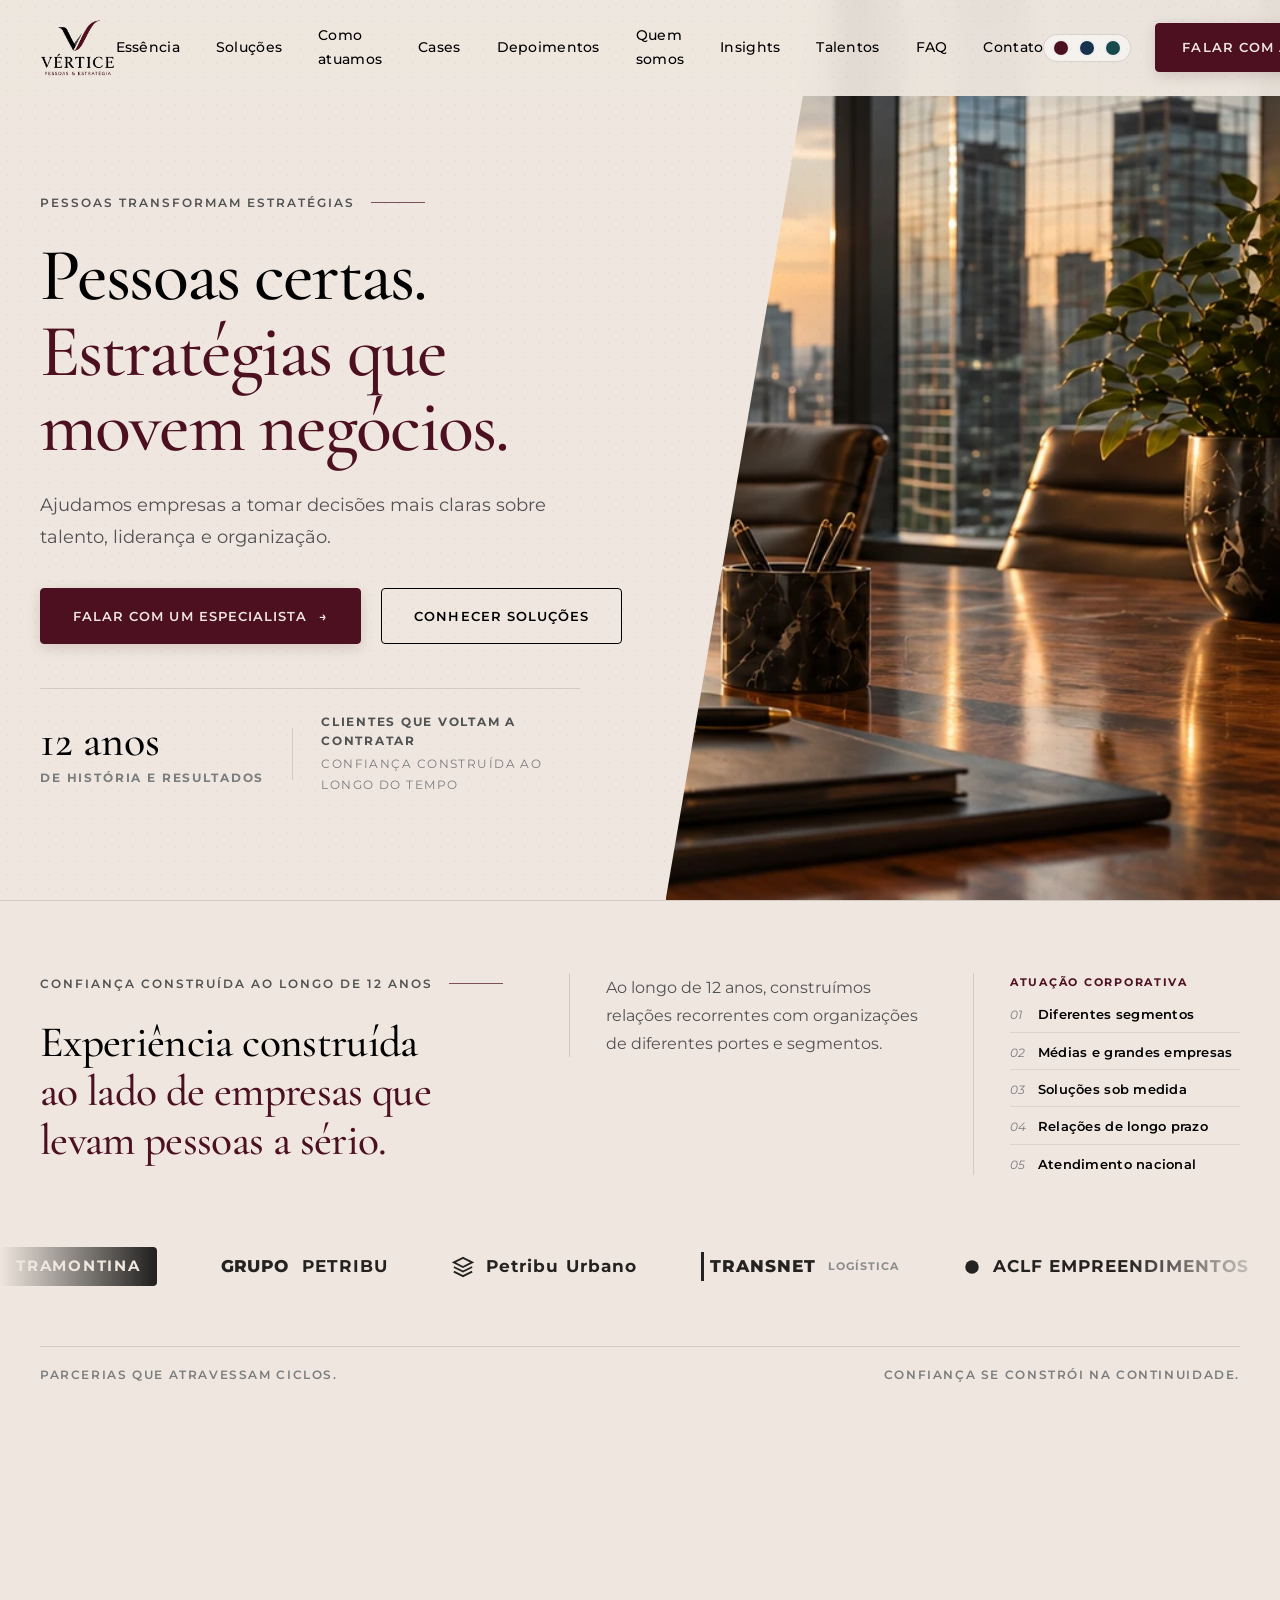
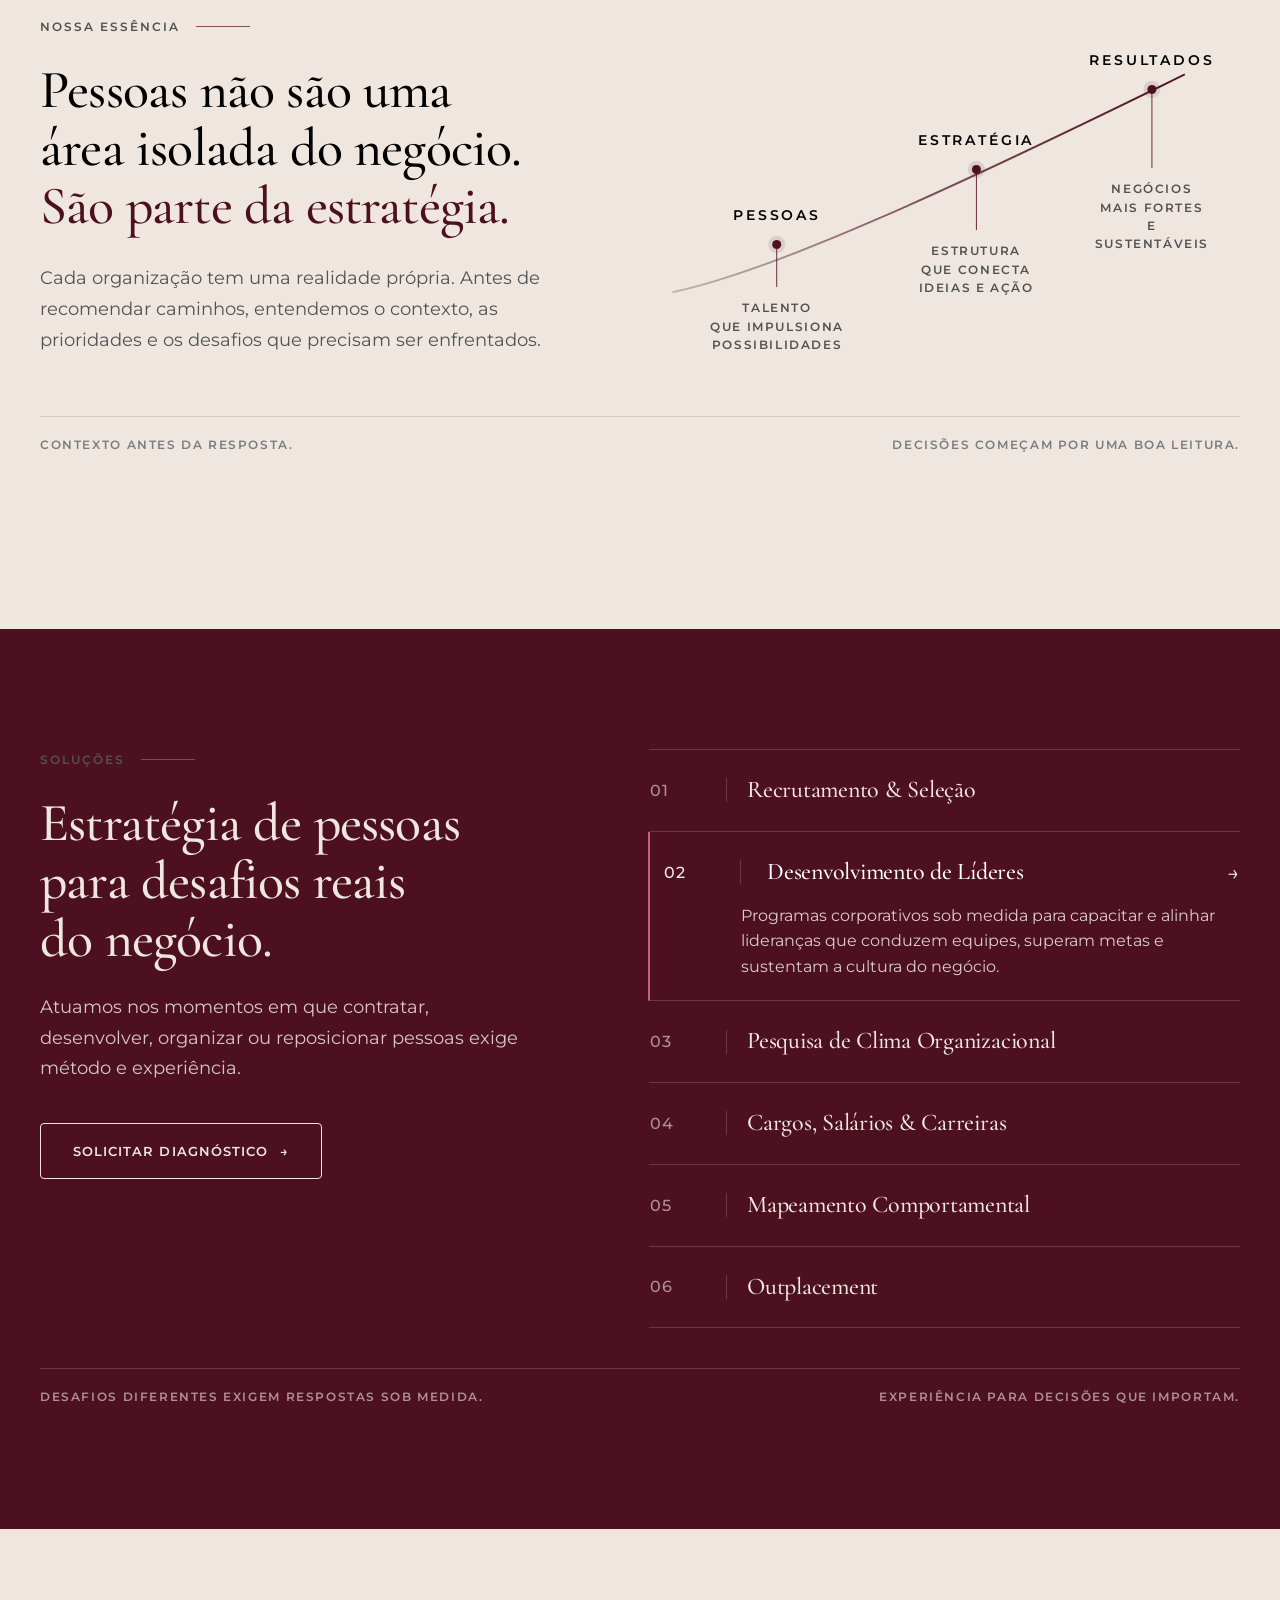
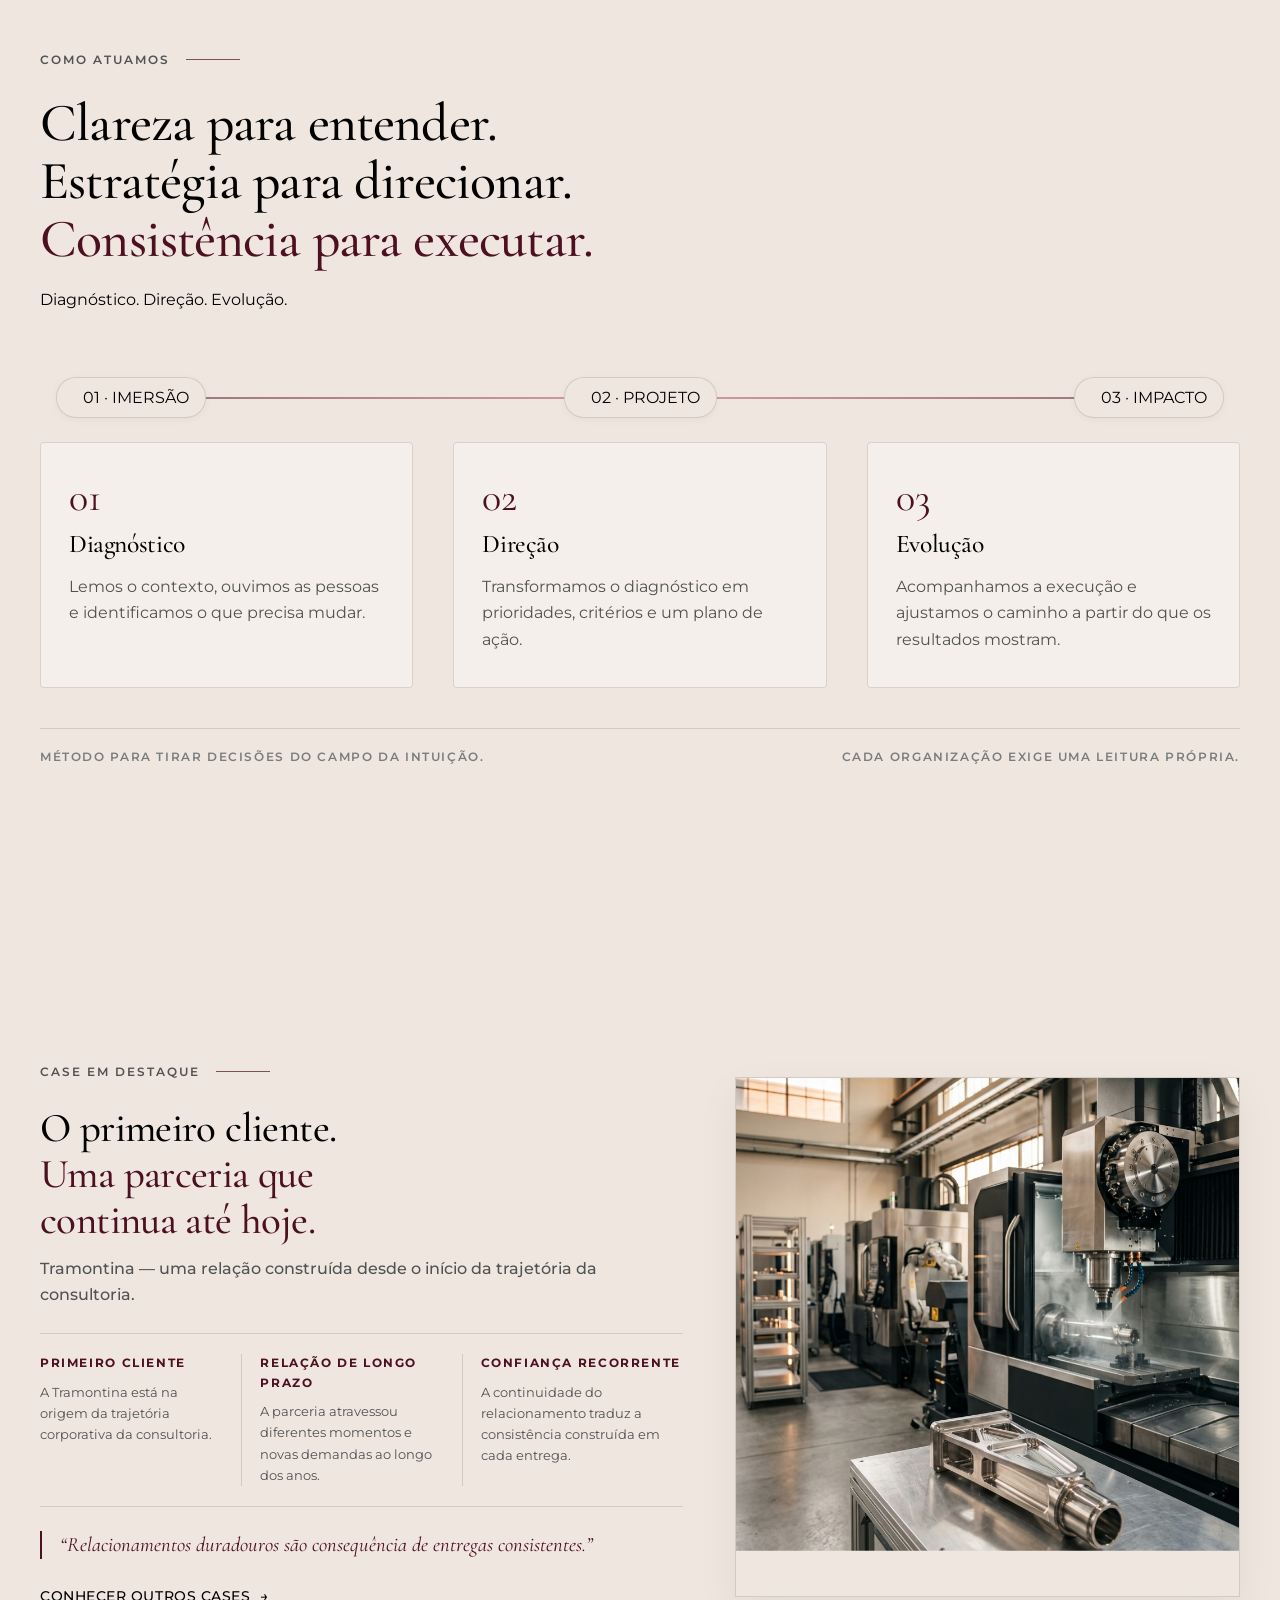
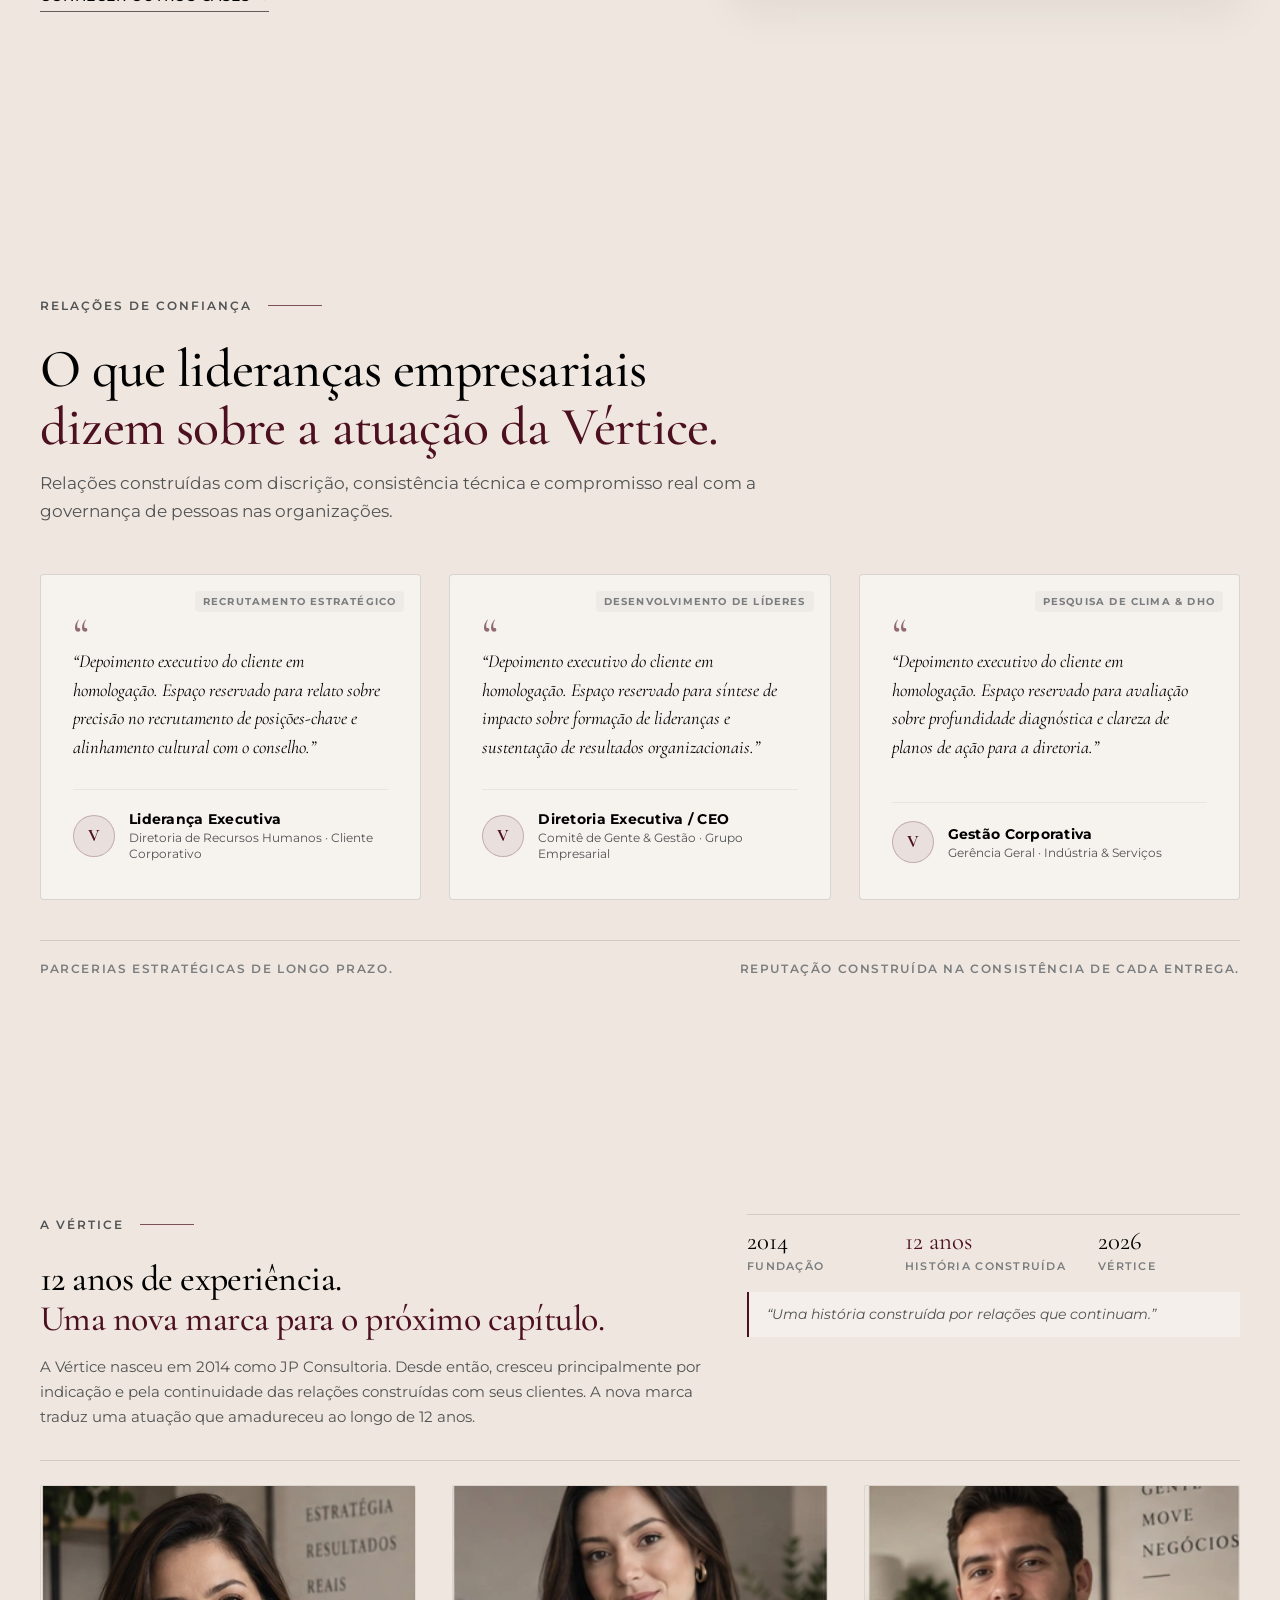
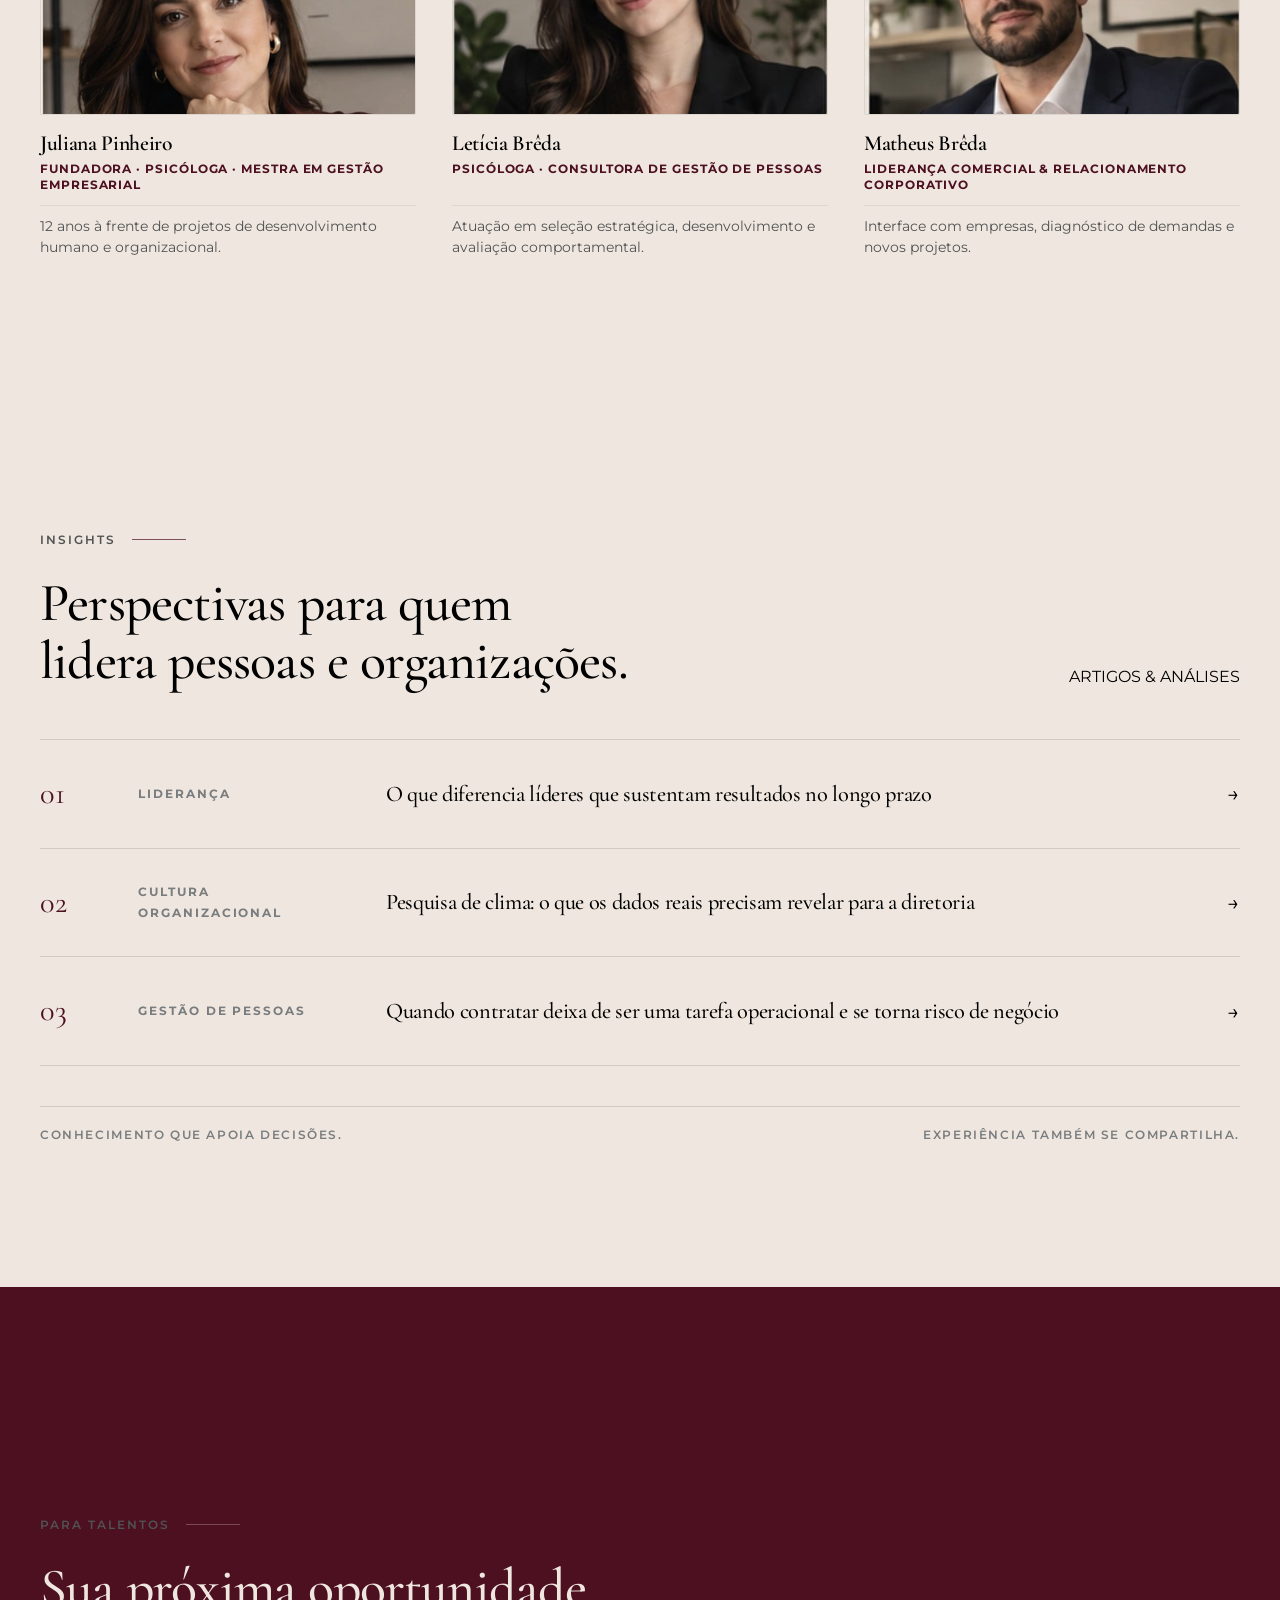
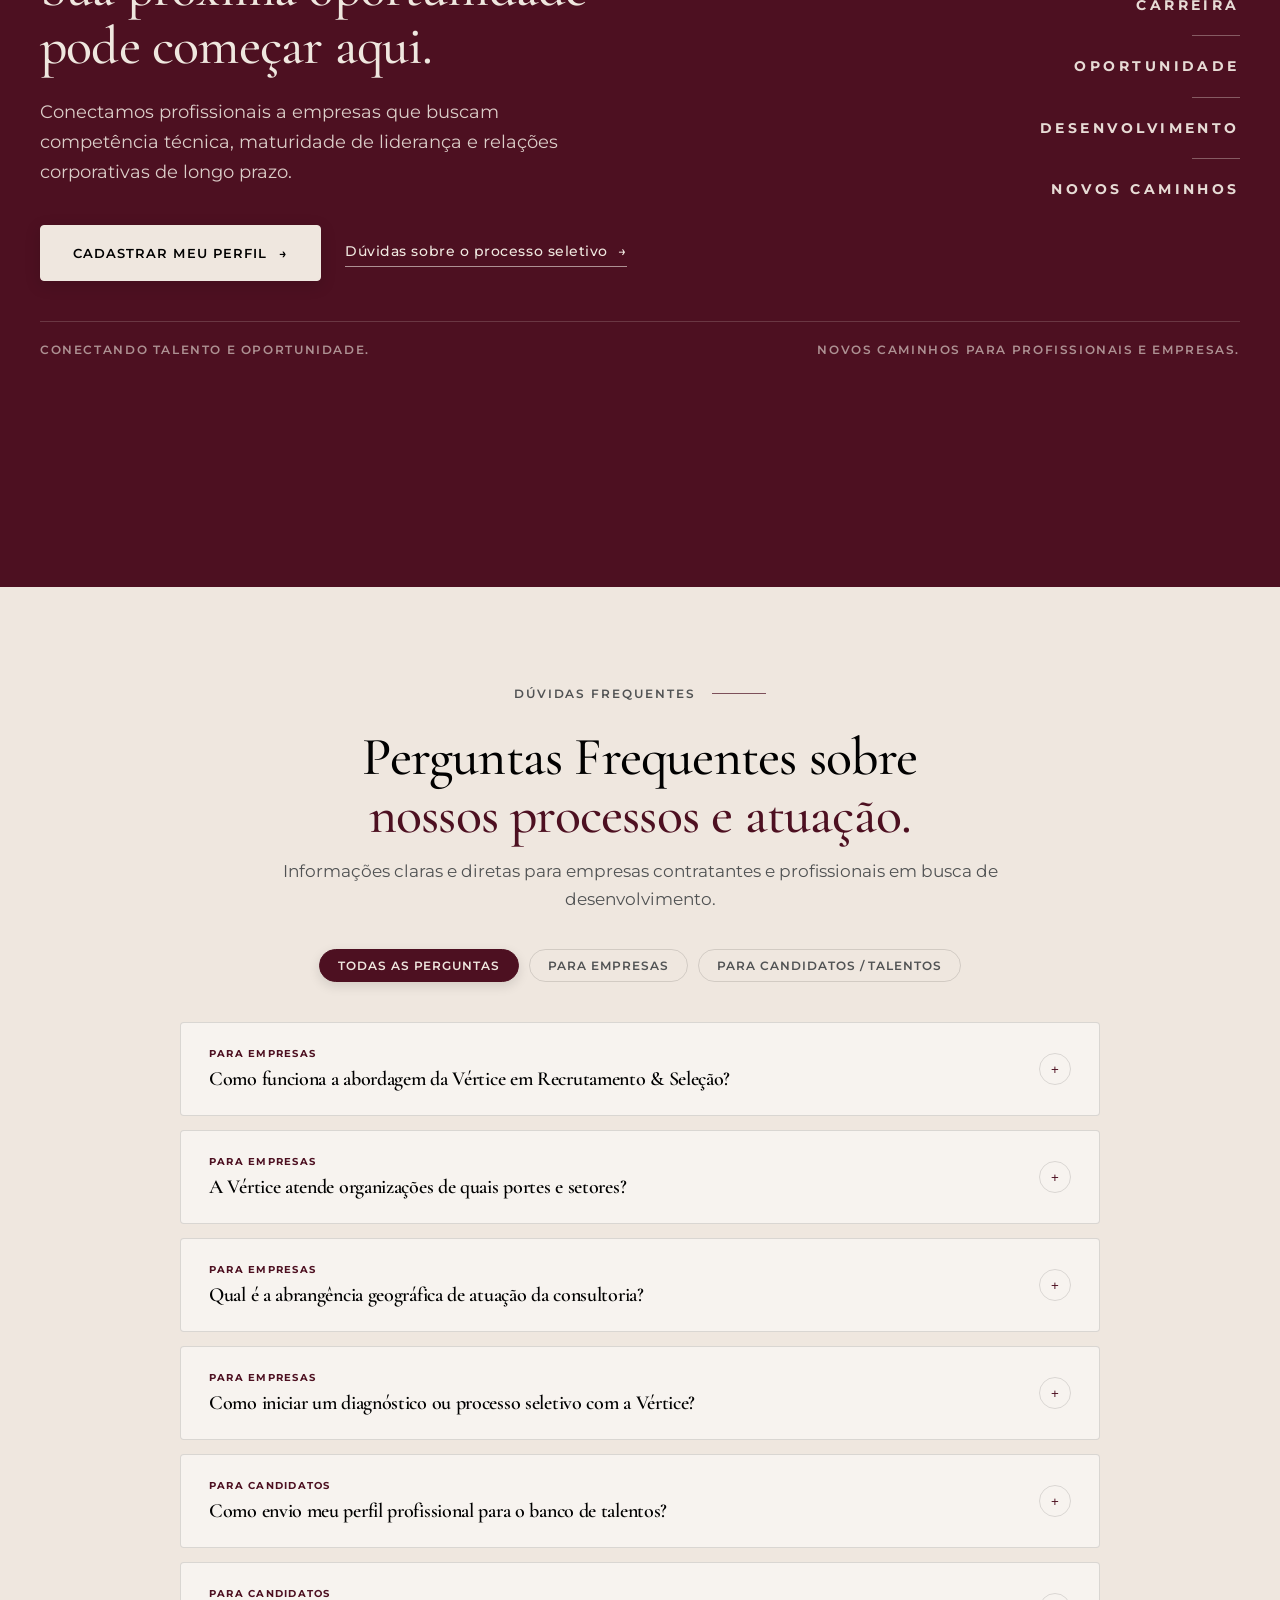
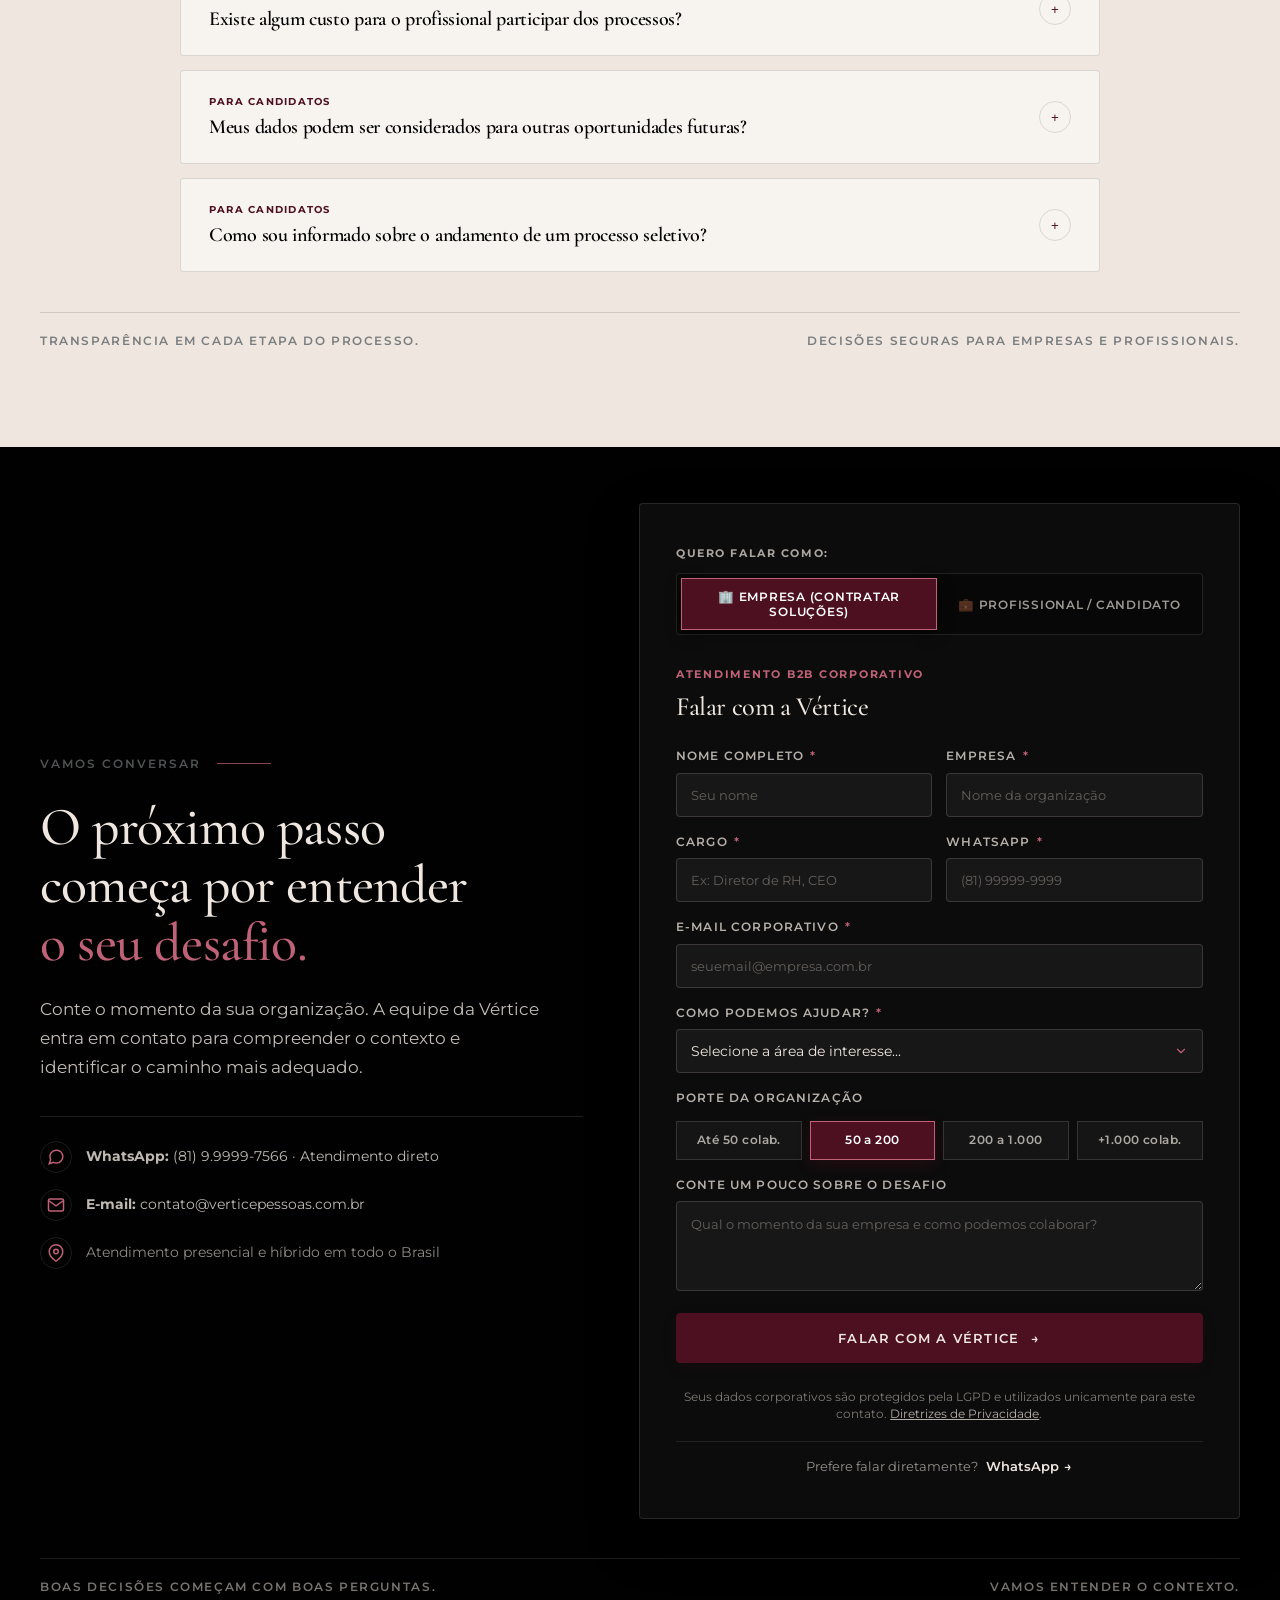
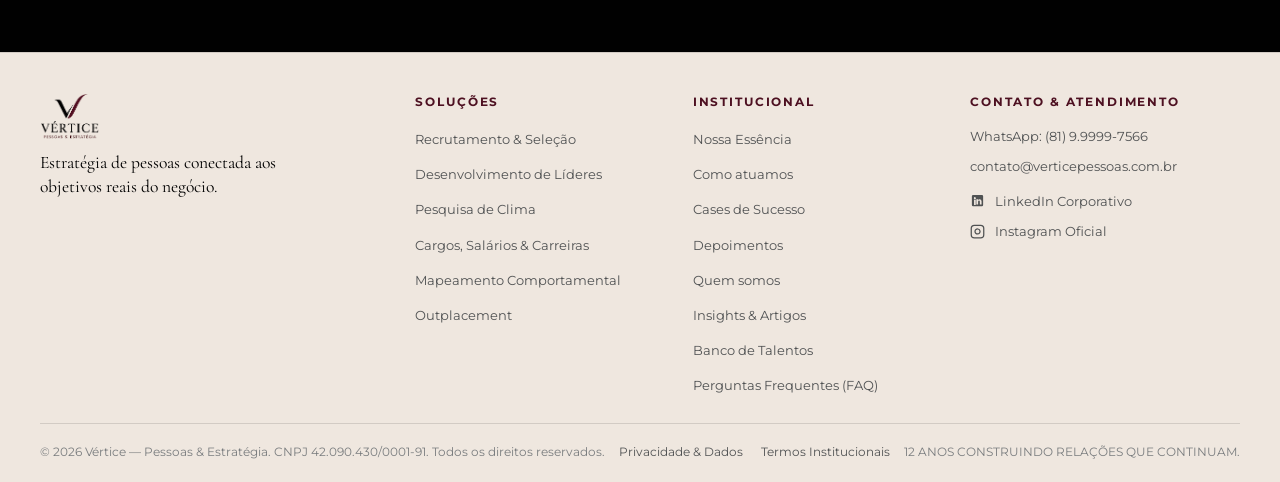
==== index.html @ d4219270 "feat(site): multitema (atual/navy/petrol), logos dinamicas, forms segmentados, faq e depoimentos" ====
<!DOCTYPE html>
<html lang="pt-BR">
<head>
  <meta charset="UTF-8">
  <meta name="viewport" content="width=device-width, initial-scale=1.0">
  
  <!-- 🔍 SEO Técnico & Metadados Oficiais -->
  <title>Vértice — Pessoas & Estratégia | Consultoria de RH Corporativo</title>
  <meta name="description" content="Consultoria boutique de pessoas e estratégia especializada em recrutamento e seleção, desenvolvimento de líderes, pesquisa de clima organizacional, cargos e salários e governança de pessoas.">
  <meta name="keywords" content="consultoria rh recife, recrutamento e seleção corporativo, pesquisa de clima organizacional, cargos e salários, desenvolvimento de líderes, dho, vertice pessoas e estrategia">
  <meta name="author" content="Vértice — Pessoas & Estratégia">
  <link rel="canonical" href="https://verticepessoas.com.br/">

  <!-- 🌐 Open Graph / Redes Sociais -->
  <meta property="og:type" content="website">
  <meta property="og:title" content="Vértice — Pessoas & Estratégia | Consultoria Corporativa">
  <meta property="og:description" content="Pessoas certas. Estratégias que movem negócios. Conectamos talento, liderança e estratégia para impulsionar resultados sustentáveis.">
  <meta property="og:url" content="https://verticepessoas.com.br/">
  <meta property="og:site_name" content="Vértice — Pessoas & Estratégia">
  <meta property="og:locale" content="pt_BR">
  <meta property="og:image" content="assets/logos/LOGO%20final%20banner.jpg">

  <!-- 🐦 Twitter Cards -->
  <meta name="twitter:card" content="summary_large_image">
  <meta name="twitter:title" content="Vértice — Pessoas & Estratégia">
  <meta name="twitter:description" content="Consultoria estratégica de pessoas e desenvolvimento organizacional para médias e grandes empresas.">
  <meta name="twitter:image" content="assets/logos/LOGO%20final%20banner.jpg">

  <!-- 📌 Favicon (Ícone Oficial V Vértice — Solo sem nome) -->
  <link rel="icon" type="image/png" sizes="32x32" href="assets/logos/favicon-32x32.png">
  <link rel="icon" type="image/png" sizes="192x192" href="assets/logos/favicon-192x192.png">
  <link rel="apple-touch-icon" sizes="180x180" href="assets/logos/apple-touch-icon.png">

  <!-- ✍️ Tipografia Oficial (Cormorant Garamond + Montserrat) & Preload -->
  <link rel="preconnect" href="https://fonts.googleapis.com">
  <link rel="preconnect" href="https://fonts.gstatic.com" crossorigin>
  <link rel="preload" as="style" href="https://fonts.googleapis.com/css2?family=Cormorant+Garamond:ital,wght@0,400;0,500;0,600;0,700;1,400;1,600&family=Montserrat:wght@300;400;500;600;700&display=swap">
  <link href="https://fonts.googleapis.com/css2?family=Cormorant+Garamond:ital,wght@0,400;0,500;0,600;0,700;1,400;1,600&family=Montserrat:wght@300;400;500;600;700&display=swap" rel="stylesheet">

  <!-- 🎨 Folhas de Estilo Modulares (V2) -->
  <link rel="stylesheet" href="css/tokens.css">
  <link rel="stylesheet" href="css/base.css">
  <link rel="stylesheet" href="css/components.css">
  <link rel="stylesheet" href="css/sections.css">
  <link rel="stylesheet" href="css/responsive.css">

  <!-- 🤖 Schema.org JSON-LD para SEO & Motores Generativos (GEO) -->
  <script type="application/ld+json">
  {
    "@context": "https://schema.org",
    "@type": "ProfessionalService",
    "name": "Vértice — Pessoas & Estratégia",
    "alternateName": "Vértice Consultoria",
    "description": "Consultoria em Desenvolvimento Humano e Organizacional (DHO), RH Estratégico Corporativo e Recrutamento & Seleção para médias e grandes empresas.",
    "url": "https://verticepessoas.com.br",
    "logo": "https://verticepessoas.com.br/assets/logos/logo-cortada.png",
    "telephone": "+55-81-99999-7566",
    "address": {
      "@type": "PostalAddress",
      "addressLocality": "Recife",
      "addressRegion": "PE",
      "addressCountry": "BR"
    },
    "geo": {
      "@type": "GeoCoordinates",
      "latitude": -8.0476,
      "longitude": -34.8770
    },
    "areaServed": "Brasil (Atendimento Nacional)",
    "knowsAbout": [
      "Recrutamento e Seleção Corporativo",
      "Pesquisa de Clima Organizacional",
      "Desenvolvimento de Líderes",
      "Plano de Cargos, Salários e Carreiras",
      "Mapeamento Comportamental DISC",
      "Outplacement"
    ]
  }
  </script>

  <!-- 🎨 Inicialização Imediata do Tema & Roteamento Visual (Zero Flash / No-FOUC) -->
  <script>
    (function() {
      try {
        var params = new URLSearchParams(window.location.search);
        var urlTheme = params.get('theme') || params.get('tema');
        var savedTheme = urlTheme || localStorage.getItem('vertice_theme') || 'current';
        if (['current', 'navy', 'petrol'].indexOf(savedTheme) !== -1) {
          document.documentElement.setAttribute('data-theme', savedTheme);
          if (urlTheme) localStorage.setItem('vertice_theme', urlTheme);
        } else {
          document.documentElement.setAttribute('data-theme', 'current');
        }

        var targetSec = params.get('section');
        if (targetSec) {
          window.addEventListener('DOMContentLoaded', function() {
            setTimeout(function() {
              var el = document.getElementById(targetSec);
              if (el) el.scrollIntoView({ behavior: 'instant', block: 'start' });
            }, 50);
          });
        }
      } catch (e) {}
    })();
  </script>
</head>
<body>

  <!-- 📊 Barra de Progresso Global de Leitura no Topo (Hairline Wine) -->
  <div id="global-reading-bar" class="global-reading-bar" aria-hidden="true"></div>

  <!-- ========================================================================
       00. HEADER INSTITUCIONAL (V2 — Fixed Sem Tranco, Logo Dinâmica Multitema)
       ======================================================================== -->
  <header class="site-header" id="site-header">
    <div class="container header-inner">
      <a href="#" class="header-brand" aria-label="Vértice — Início">
        <img src="assets/logos/logo-cortada.png" alt="Vértice — Pessoas & Estratégia" class="header-logo" width="160" height="58" data-logo-variant="light-bg">
      </a>

      <nav class="header-nav" id="header-nav" aria-label="Navegação principal">
        <a href="#essencia" class="nav-link">Essência</a>
        <a href="#solucoes" class="nav-link">Soluções</a>
        <a href="#metodologia" class="nav-link">Como atuamos</a>
        <a href="#case-tramontina" class="nav-link">Cases</a>
        <a href="#depoimentos" class="nav-link">Depoimentos</a>
        <a href="#quem-somos" class="nav-link">Quem somos</a>
        <a href="#insights" class="nav-link">Insights</a>
        <a href="#talentos" class="nav-link">Talentos</a>
        <a href="#faq" class="nav-link">FAQ</a>
        <a href="#contato" class="nav-link">Contato</a>

        <!-- Seletor de Identidade no Drawer Mobile -->
        <div class="mobile-theme-selector-wrap">
          <span class="mobile-theme-label">Identidade Visual:</span>
          <div class="theme-switcher-pill" role="radiogroup" aria-label="Seletor de Identidade Visual Mobile">
            <button type="button" class="theme-dot-btn is-active" data-theme-val="current" data-tooltip="Atual (Vinho)" aria-label="Tema Atual (Vinho)" aria-checked="true" role="radio"></button>
            <button type="button" class="theme-dot-btn" data-theme-val="navy" data-tooltip="Azul-Marinho" aria-label="Tema Azul-Marinho" aria-checked="false" role="radio"></button>
            <button type="button" class="theme-dot-btn" data-theme-val="petrol" data-tooltip="Verde-Petróleo" aria-label="Tema Verde-Petróleo" aria-checked="false" role="radio"></button>
          </div>
        </div>

        <!-- Botão CTA Mobile (Estilo Dropdown Sheet) -->
        <div class="mobile-nav-cta">
          <a href="#contato" class="btn btn-primary btn-block" data-form-profile="empresa">
            FALAR COM A VÉRTICE <span class="arrow">→</span>
          </a>
        </div>
      </nav>

      <div class="header-actions">
        <!-- 🎨 Seletor Discreto de Identidade Visual na Navbar (3 Swatches) -->
        <div class="theme-switcher-pill" role="radiogroup" aria-label="Seletor de Identidade Visual">
          <button type="button" class="theme-dot-btn is-active" data-theme-val="current" data-tooltip="Atual (Vinho)" aria-label="Tema Atual (Vinho)" aria-checked="true" role="radio"></button>
          <button type="button" class="theme-dot-btn" data-theme-val="navy" data-tooltip="Azul-Marinho" aria-label="Tema Azul-Marinho" aria-checked="false" role="radio"></button>
          <button type="button" class="theme-dot-btn" data-theme-val="petrol" data-tooltip="Verde-Petróleo" aria-label="Tema Verde-Petróleo" aria-checked="false" role="radio"></button>
        </div>

        <a href="#contato" class="btn btn-primary header-btn" data-form-profile="empresa">
          Falar com a Vértice <span class="arrow">→</span>
        </a>
        <button class="mobile-menu-toggle" aria-label="Abrir menu de navegação" aria-expanded="false" aria-controls="header-nav">
          <svg viewBox="0 0 24 24" fill="none" stroke-width="1.75" stroke-linecap="round"><line x1="3" y1="6" x2="21" y2="6"></line><line x1="3" y1="12" x2="21" y2="12"></line><line x1="3" y1="18" x2="21" y2="18"></line></svg>
        </button>
      </div>
    </div>
  </header>

  <!-- 🌫️ Backdrop Dimming do Menu Mobile Dropdown Parcial -->
  <div class="mobile-nav-backdrop" id="mobile-nav-backdrop" aria-hidden="true"></div>

  <main id="main-content">

    <!-- ========================================================================
         01. HERO SECTION (V2 — Visual Amplo com Fade Suave em Ivory e Impacto Editorial)
         ======================================================================== -->
    <section class="section-hero section-viewport" id="hero">
      <!-- Imagem Panorâmica Executiva Vértice com Dissolução Editorial em Ivory -->
      <div class="hero-backdrop-visual">
        <picture>
          <source srcset="assets/images/hero2.webp" type="image/webp">
          <img src="assets/images/hero2.webp" alt="Mesa de reuniões executiva Vértice com vista panorâmica urbana e iluminação natural dourada" width="2172" height="724" fetchpriority="high">
        </picture>
      </div>

      <div class="container hero-container-content">
        <div class="hero-content">
          <div class="eyebrow-wrapper reveal-init delay-1">
            <span class="eyebrow">PESSOAS TRANSFORMAM ESTRATÉGIAS</span>
            <span class="eyebrow-line reveal-line-h"></span>
          </div>

          <h1 class="hero-title reveal-init delay-2">
            Pessoas certas.<br>
            <span class="text-wine">Estratégias que<br>movem negócios.</span>
          </h1>

          <p class="hero-description reveal-init delay-3">
            Ajudamos empresas a tomar decisões mais claras sobre talento, liderança e organização.
          </p>

          <div class="hero-cta-group reveal-init delay-4">
            <a href="#contato" class="btn btn-primary">
              FALAR COM UM ESPECIALISTA <span class="arrow">→</span>
            </a>
            <a href="#solucoes" class="btn btn-secondary">
              CONHECER SOLUÇÕES
            </a>
          </div>

          <div class="hero-metrics-grid reveal-init delay-5">
            <div class="hero-metric-box">
              <div class="metric-number count-up" data-count="12" data-suffix=" anos">12 anos</div>
              <div class="metric-label">DE HISTÓRIA E RESULTADOS</div>
            </div>
            <div class="hero-metric-divider"></div>
            <div class="hero-metric-box">
              <div class="hero-metric-text">CLIENTES QUE VOLTAM A CONTRATAR</div>
              <div class="hero-metric-subtext">CONFIANÇA CONSTRUÍDA AO LONGO DO TEMPO</div>
            </div>
          </div>
        </div>
      </div>
    </section>

    <!-- ========================================================================
         02. AUTORIDADE & CLIENTES (V2 — Barra Rolante Marquee com Fade nas Pontas)
         ======================================================================== -->
    <section class="section-autoridade" id="autoridade">
      <div class="container">
        <div class="autoridade-header-grid reveal-init">
          <div>
            <div class="eyebrow-wrapper">
              <span class="eyebrow">CONFIANÇA CONSTRUÍDA AO LONGO DE 12 ANOS</span>
              <span class="eyebrow-line"></span>
            </div>
            <h2 class="autoridade-title">
              Experiência construída<br>
              <span class="text-wine">ao lado de empresas que<br>levam pessoas a sério.</span>
            </h2>
          </div>

          <div class="autoridade-text-col">
            <p>
              Ao longo de 12 anos, construímos relações recorrentes com organizações de diferentes portes e segmentos.
            </p>
          </div>

          <div class="autoridade-sectors-col">
            <span class="sectors-eyebrow">Atuação Corporativa</span>
            <ul class="sectors-index-list">
              <li><span class="sec-num">01</span><span class="sec-name">Diferentes segmentos</span></li>
              <li><span class="sec-num">02</span><span class="sec-name">Médias e grandes empresas</span></li>
              <li><span class="sec-num">03</span><span class="sec-name">Soluções sob medida</span></li>
              <li><span class="sec-num">04</span><span class="sec-name">Relações de longo prazo</span></li>
              <li><span class="sec-num">05</span><span class="sec-name">Atendimento nacional</span></li>
            </ul>
          </div>
        </div>
      </div>

      <!-- Marquee Infinito com Loop Perfeito e Sem Tranco (4 Grupos Espelhados) -->
      <div class="clients-marquee-wrapper reveal-init delay-2">
        <div class="clients-marquee-track">
          <!-- Grupo 1 -->
          <div class="clients-marquee-group">
            <div class="client-brand badge-tramontina">TRAMONTINA</div>
            <div class="client-brand"><span style="font-weight:800;letter-spacing:0.02em">GRUPO</span>&nbsp;PETRIBU</div>
            <div class="client-brand">
              <svg width="22" height="22" viewBox="0 0 24 24" fill="none" stroke="currentColor" stroke-width="2" style="margin-right:4px"><path d="M12 2L2 7l10 5 10-5-10-5zM2 17l10 5 10-5M2 12l10 5 10-5"></path></svg>
              Petribu Urbano
            </div>
            <div class="client-brand">
              <span style="border-left:3px solid var(--vertice-black);padding-left:6px;font-weight:800">TRANSNET</span>
              <span style="font-size:0.7rem;margin-left:4px;color:var(--text-muted)">LOGÍSTICA</span>
            </div>
            <div class="client-brand">
              <svg width="18" height="18" viewBox="0 0 24 24" fill="currentColor" style="margin-right:4px"><circle cx="12" cy="12" r="9"></circle></svg>
              ACLF EMPREENDIMENTOS
            </div>
            <div class="client-brand">
              <span style="font-weight:900;font-size:1.25rem">FK</span>
              <span style="font-size:0.68rem;letter-spacing:0.18em;margin-left:4px">ENGENHARIA</span>
            </div>
            <div class="client-brand">
              <svg width="20" height="20" viewBox="0 0 24 24" fill="none" stroke="currentColor" stroke-width="2"><path d="M4 12h16M4 6h16M4 18h16"></path></svg>
              PAULISTA NORTH WAY
            </div>
            <div class="client-brand">
              <svg width="18" height="18" viewBox="0 0 24 24" fill="currentColor"><path d="M12 2a7 7 0 0 0-7 7c0 5 7 13 7 13s7-8 7-13a7 7 0 0 0-7-7z"></path></svg>
              Red Balloon
            </div>
            <div class="client-brand client-brand-serif">Capricche</div>
          </div>

          <!-- Grupo 2 -->
          <div class="clients-marquee-group" aria-hidden="true">
            <div class="client-brand badge-tramontina">TRAMONTINA</div>
            <div class="client-brand"><span style="font-weight:800;letter-spacing:0.02em">GRUPO</span>&nbsp;PETRIBU</div>
            <div class="client-brand">
              <svg width="22" height="22" viewBox="0 0 24 24" fill="none" stroke="currentColor" stroke-width="2" style="margin-right:4px"><path d="M12 2L2 7l10 5 10-5-10-5zM2 17l10 5 10-5M2 12l10 5 10-5"></path></svg>
              Petribu Urbano
            </div>
            <div class="client-brand">
              <span style="border-left:3px solid var(--vertice-black);padding-left:6px;font-weight:800">TRANSNET</span>
              <span style="font-size:0.7rem;margin-left:4px;color:var(--text-muted)">LOGÍSTICA</span>
            </div>
            <div class="client-brand">
              <svg width="18" height="18" viewBox="0 0 24 24" fill="currentColor" style="margin-right:4px"><circle cx="12" cy="12" r="9"></circle></svg>
              ACLF EMPREENDIMENTOS
            </div>
            <div class="client-brand">
              <span style="font-weight:900;font-size:1.25rem">FK</span>
              <span style="font-size:0.68rem;letter-spacing:0.18em;margin-left:4px">ENGENHARIA</span>
            </div>
            <div class="client-brand">
              <svg width="20" height="20" viewBox="0 0 24 24" fill="none" stroke="currentColor" stroke-width="2"><path d="M4 12h16M4 6h16M4 18h16"></path></svg>
              PAULISTA NORTH WAY
            </div>
            <div class="client-brand">
              <svg width="18" height="18" viewBox="0 0 24 24" fill="currentColor"><path d="M12 2a7 7 0 0 0-7 7c0 5 7 13 7 13s7-8 7-13a7 7 0 0 0-7-7z"></path></svg>
              Red Balloon
            </div>
            <div class="client-brand client-brand-serif">Capricche</div>
          </div>

          <!-- Grupo 3 -->
          <div class="clients-marquee-group" aria-hidden="true">
            <div class="client-brand badge-tramontina">TRAMONTINA</div>
            <div class="client-brand"><span style="font-weight:800;letter-spacing:0.02em">GRUPO</span>&nbsp;PETRIBU</div>
            <div class="client-brand">
              <svg width="22" height="22" viewBox="0 0 24 24" fill="none" stroke="currentColor" stroke-width="2" style="margin-right:4px"><path d="M12 2L2 7l10 5 10-5-10-5zM2 17l10 5 10-5M2 12l10 5 10-5"></path></svg>
              Petribu Urbano
            </div>
            <div class="client-brand">
              <span style="border-left:3px solid var(--vertice-black);padding-left:6px;font-weight:800">TRANSNET</span>
              <span style="font-size:0.7rem;margin-left:4px;color:var(--text-muted)">LOGÍSTICA</span>
            </div>
            <div class="client-brand">
              <svg width="18" height="18" viewBox="0 0 24 24" fill="currentColor" style="margin-right:4px"><circle cx="12" cy="12" r="9"></circle></svg>
              ACLF EMPREENDIMENTOS
            </div>
            <div class="client-brand">
              <span style="font-weight:900;font-size:1.25rem">FK</span>
              <span style="font-size:0.68rem;letter-spacing:0.18em;margin-left:4px">ENGENHARIA</span>
            </div>
            <div class="client-brand">
              <svg width="20" height="20" viewBox="0 0 24 24" fill="none" stroke="currentColor" stroke-width="2"><path d="M4 12h16M4 6h16M4 18h16"></path></svg>
              PAULISTA NORTH WAY
            </div>
            <div class="client-brand">
              <svg width="18" height="18" viewBox="0 0 24 24" fill="currentColor"><path d="M12 2a7 7 0 0 0-7 7c0 5 7 13 7 13s7-8 7-13a7 7 0 0 0-7-7z"></path></svg>
              Red Balloon
            </div>
            <div class="client-brand client-brand-serif">Capricche</div>
          </div>

          <!-- Grupo 4 -->
          <div class="clients-marquee-group" aria-hidden="true">
            <div class="client-brand badge-tramontina">TRAMONTINA</div>
            <div class="client-brand"><span style="font-weight:800;letter-spacing:0.02em">GRUPO</span>&nbsp;PETRIBU</div>
            <div class="client-brand">
              <svg width="22" height="22" viewBox="0 0 24 24" fill="none" stroke="currentColor" stroke-width="2" style="margin-right:4px"><path d="M12 2L2 7l10 5 10-5-10-5zM2 17l10 5 10-5M2 12l10 5 10-5"></path></svg>
              Petribu Urbano
            </div>
            <div class="client-brand">
              <span style="border-left:3px solid var(--vertice-black);padding-left:6px;font-weight:800">TRANSNET</span>
              <span style="font-size:0.7rem;margin-left:4px;color:var(--text-muted)">LOGÍSTICA</span>
            </div>
            <div class="client-brand">
              <svg width="18" height="18" viewBox="0 0 24 24" fill="currentColor" style="margin-right:4px"><circle cx="12" cy="12" r="9"></circle></svg>
              ACLF EMPREENDIMENTOS
            </div>
            <div class="client-brand">
              <span style="font-weight:900;font-size:1.25rem">FK</span>
              <span style="font-size:0.68rem;letter-spacing:0.18em;margin-left:4px">ENGENHARIA</span>
            </div>
            <div class="client-brand">
              <svg width="20" height="20" viewBox="0 0 24 24" fill="none" stroke="currentColor" stroke-width="2"><path d="M4 12h16M4 6h16M4 18h16"></path></svg>
              PAULISTA NORTH WAY
            </div>
            <div class="client-brand">
              <svg width="18" height="18" viewBox="0 0 24 24" fill="currentColor"><path d="M12 2a7 7 0 0 0-7 7c0 5 7 13 7 13s7-8 7-13a7 7 0 0 0-7-7z"></path></svg>
              Red Balloon
            </div>
            <div class="client-brand client-brand-serif">Capricche</div>
          </div>
        </div>
      </div>

      <div class="container">
        <div class="bottom-bar-editorial reveal-init delay-3">
          <span>PARCERIAS QUE ATRAVESSAM CICLOS.</span>
          <span>CONFIANÇA SE CONSTRÓI NA CONTINUIDADE.</span>
        </div>
      </div>
    </section>

    <!-- ========================================================================
         03. NOSSA ESSÊNCIA (V2 — Viewport-Driven, Diagrama Editorial Ascendente)
         ======================================================================== -->
    <section class="section-essencia section-viewport" id="essencia">
      <div class="container">
        <div class="essencia-grid">
          <div class="reveal-init">
            <div class="eyebrow-wrapper">
              <span class="eyebrow">NOSSA ESSÊNCIA</span>
              <span class="eyebrow-line"></span>
            </div>

            <h2 class="essencia-title">
              Pessoas não são uma<br>
              área isolada do negócio.<br>
              <span class="text-wine">São parte da estratégia.</span>
            </h2>

            <p class="essencia-desc">
              Cada organização tem uma realidade própria. Antes de recomendar caminhos, entendemos o contexto, as prioridades e os desafios que precisam ser enfrentados.
            </p>
          </div>

          <!-- Diagrama Editorial de Ascensão (Puro Rigor Arquitetural — Fiel ao Mockup Oficial 03, Sem Marcas d'Água) -->
          <div class="essencia-diagram-container reveal-init delay-2">
            <!-- Stage do Diagrama de Ascensão -->
            <div class="essencia-stage">
              <!-- Traçado Vetorial da Curva Ascendente -->
              <svg class="essencia-svg-track" viewBox="0 0 640 320" fill="none" preserveAspectRatio="none">
                <defs>
                  <linearGradient id="ascensionGlow" x1="0%" y1="100%" x2="100%" y2="0%">
                    <stop offset="0%" stop-color="#4D1021" stop-opacity="0.25"/>
                    <stop offset="45%" stop-color="#4D1021" stop-opacity="0.7"/>
                    <stop offset="100%" stop-color="#4D1021" stop-opacity="1"/>
                  </linearGradient>
                </defs>
                <!-- Curva Base Suave e Elegante -->
                <path class="ascension-base-curve" d="M 20,260 C 130,240 320,165 580,55" stroke="url(#ascensionGlow)" stroke-width="1.8"/>
              </svg>

              <!-- 3 Vértices Arquiteturais (Tipografia Flutuante, Nós Vinho e Hastes Verticais) -->
              <div class="essencia-nodes-grid">
                <!-- Vértice 01: PESSOAS -->
                <div class="essencia-node-item node-pessoas" tabindex="0">
                  <div class="node-header">
                    <span class="node-label">PESSOAS</span>
                  </div>
                  <div class="node-anchor">
                    <span class="node-dot"></span>
                    <span class="node-vertical-line stem-pessoas"></span>
                  </div>
                  <div class="node-caption">
                    <span>TALENTO</span>
                    <span>QUE IMPULSIONA</span>
                    <span>POSSIBILIDADES</span>
                  </div>
                </div>

                <!-- Vértice 02: ESTRATÉGIA -->
                <div class="essencia-node-item node-estrategia" tabindex="0">
                  <div class="node-header">
                    <span class="node-label">ESTRATÉGIA</span>
                  </div>
                  <div class="node-anchor">
                    <span class="node-dot"></span>
                    <span class="node-vertical-line stem-estrategia"></span>
                  </div>
                  <div class="node-caption">
                    <span>ESTRUTURA</span>
                    <span>QUE CONECTA</span>
                    <span>IDEIAS E AÇÃO</span>
                  </div>
                </div>

                <!-- Vértice 03: RESULTADOS -->
                <div class="essencia-node-item node-resultados" tabindex="0">
                  <div class="node-header">
                    <span class="node-label">RESULTADOS</span>
                  </div>
                  <div class="node-anchor">
                    <span class="node-dot"></span>
                    <span class="node-vertical-line stem-resultados"></span>
                  </div>
                  <div class="node-caption">
                    <span>NEGÓCIOS</span>
                    <span>MAIS FORTES</span>
                    <span>E SUSTENTÁVEIS</span>
                  </div>
                </div>
              </div>
            </div>
          </div>
        </div>

        <div class="bottom-bar-editorial reveal-init delay-3">
          <span>CONTEXTO ANTES DA RESPOSTA.</span>
          <span>DECISÕES COMEÇAM POR UMA BOA LEITURA.</span>
        </div>
      </div>
    </section>

    <!-- ========================================================================
         04. SOLUÇÕES (V2 — Altura Estabilizada, Zero Tremor no Hover)
         ======================================================================== -->
    <section class="section-solucoes section-viewport" id="solucoes">
      <div class="container">
        <div class="solucoes-grid">
          <div class="reveal-init">
            <div class="eyebrow-wrapper eyebrow-on-wine">
              <span class="eyebrow">SOLUÇÕES</span>
              <span class="eyebrow-line"></span>
            </div>

            <h2 class="solucoes-title">
              Estratégia de pessoas<br>
              para desafios reais<br>
              do negócio.
            </h2>

            <p class="solucoes-desc">
              Atuamos nos momentos em que contratar, desenvolver, organizar ou reposicionar pessoas exige método e experiência.
            </p>

            <a href="#contato" class="btn btn-outline-ivory">
              SOLICITAR DIAGNÓSTICO <span class="arrow">→</span>
            </a>
          </div>

          <!-- Lista Editorial Numerada com Expansão Sedosa -->
          <div class="solucoes-list reveal-init delay-2">
            <div class="solucao-item">
              <div class="solucao-header">
                <span class="solucao-num">01</span>
                <span class="solucao-v-sep"></span>
                <span class="solucao-title">Recrutamento & Seleção</span>
                <span class="solucao-arrow">→</span>
              </div>
              <div class="solucao-body">
                <p>Processos estruturados com rigor metodológico, avaliações psicológicas aplicadas e hunting executivo para contratações assertivas de lideranças e posições críticas.</p>
              </div>
            </div>

            <div class="solucao-item is-active">
              <div class="solucao-header">
                <span class="solucao-num">02</span>
                <span class="solucao-v-sep"></span>
                <span class="solucao-title">Desenvolvimento de Líderes</span>
                <span class="solucao-arrow">→</span>
              </div>
              <div class="solucao-body">
                <p>Programas corporativos sob medida para capacitar e alinhar lideranças que conduzem equipes, superam metas e sustentam a cultura do negócio.</p>
              </div>
            </div>

            <div class="solucao-item">
              <div class="solucao-header">
                <span class="solucao-num">03</span>
                <span class="solucao-v-sep"></span>
                <span class="solucao-title">Pesquisa de Clima Organizacional</span>
                <span class="solucao-arrow">→</span>
              </div>
              <div class="solucao-body">
                <p>Diagnóstico estatístico aprofundado com escuta ativa, mapeamento de gargalos internos e planos de ação direcionados para elevar retenção e engajamento.</p>
              </div>
            </div>

            <div class="solucao-item">
              <div class="solucao-header">
                <span class="solucao-num">04</span>
                <span class="solucao-v-sep"></span>
                <span class="solucao-title">Cargos, Salários & Carreiras</span>
                <span class="solucao-arrow">→</span>
              </div>
              <div class="solucao-body">
                <p>Arquitetura salarial equilibrada, pesquisas de mercado, trilhas de progressão profissional e políticas justas de valorização interna de talentos.</p>
              </div>
            </div>

            <div class="solucao-item">
              <div class="solucao-header">
                <span class="solucao-num">05</span>
                <span class="solucao-v-sep"></span>
                <span class="solucao-title">Mapeamento Comportamental</span>
                <span class="solucao-arrow">→</span>
              </div>
              <div class="solucao-body">
                <p>Análise de perfil comportamental DISC e inventários psicológicos para alocação inteligente de competências e fortalecimento de sinergia entre áreas.</p>
              </div>
            </div>

            <div class="solucao-item">
              <div class="solucao-header">
                <span class="solucao-num">06</span>
                <span class="solucao-v-sep"></span>
                <span class="solucao-title">Outplacement</span>
                <span class="solucao-arrow">→</span>
              </div>
              <div class="solucao-body">
                <p>Apoio humanizado e estruturado em transição de carreira, recolocação executiva e fortalecimento da marca empregadora em momentos de reestruturação.</p>
              </div>
            </div>
          </div>
        </div>

        <div class="bottom-bar-editorial on-wine reveal-init delay-3">
          <span>DESAFIOS DIFERENTES EXIGEM RESPOSTAS SOB MEDIDA.</span>
          <span>EXPERIÊNCIA PARA DECISÕES QUE IMPORTAM.</span>
        </div>
      </div>
    </section>

    <!-- ========================================================================
         05. COMO ATUAMOS (V2 — Linha Acima dos Cards & Ritmo Viewport)
         ======================================================================== -->
    <section class="section-metodologia section-viewport" id="metodologia">
      <div class="container">
        <div class="metodologia-intro reveal-init">
          <div class="eyebrow-wrapper">
            <span class="eyebrow">COMO ATUAMOS</span>
            <span class="eyebrow-line"></span>
          </div>

          <h2 class="metodologia-title">
            Clareza para entender.<br>
            Estratégia para direcionar.<br>
            <span class="text-wine">Consistência para executar.</span>
          </h2>

          <div class="metodologia-subhead">Diagnóstico. Direção. Evolução.</div>
        </div>

        <!-- Timeline Conectora com Linha Arquitetural Acima dos Cards -->
        <div class="metodologia-timeline-block reveal-init delay-2">
          <div class="timeline-progress-track">
            <div class="timeline-line"></div>
            <div class="timeline-node-pill active">
              <span class="node-bullet"></span>
              <span class="node-text">01 · IMERSÃO</span>
            </div>
            <div class="timeline-node-pill active">
              <span class="node-bullet"></span>
              <span class="node-text">02 · PROJETO</span>
            </div>
            <div class="timeline-node-pill active">
              <span class="node-bullet"></span>
              <span class="node-text">03 · IMPACTO</span>
            </div>
          </div>

          <!-- Cards das 3 Fases da Metodologia -->
          <div class="metodologia-steps-grid">
            <div class="metodologia-step">
              <div class="step-num">01</div>
              <h3 class="step-title">Diagnóstico</h3>
              <p class="step-desc">
                Lemos o contexto, ouvimos as pessoas e identificamos o que precisa mudar.
              </p>
            </div>

            <div class="metodologia-step">
              <div class="step-num">02</div>
              <h3 class="step-title">Direção</h3>
              <p class="step-desc">
                Transformamos o diagnóstico em prioridades, critérios e um plano de ação.
              </p>
            </div>

            <div class="metodologia-step">
              <div class="step-num">03</div>
              <h3 class="step-title">Evolução</h3>
              <p class="step-desc">
                Acompanhamos a execução e ajustamos o caminho a partir do que os resultados mostram.
              </p>
            </div>
          </div>
        </div>

        <div class="bottom-bar-editorial reveal-init delay-3">
          <span>MÉTODO PARA TIRAR DECISÕES DO CAMPO DA INTUIÇÃO.</span>
          <span>CADA ORGANIZAÇÃO EXIGE UMA LEITURA PRÓPRIA.</span>
        </div>
      </div>
    </section>

    <!-- ========================================================================
         06. CASE EM DESTAQUE: TRAMONTINA (Relacionamento, Longevidade & Consistência)
         ======================================================================== -->
    <section class="section-case section-viewport" id="case-tramontina">
      <div class="container">
        <div class="case-grid">
          <div class="case-content reveal-init">
            <div class="eyebrow-wrapper">
              <span class="eyebrow">CASE EM DESTAQUE</span>
              <span class="eyebrow-line"></span>
            </div>

            <h2 class="case-title">
              O primeiro cliente.<br>
              <span class="text-wine">Uma parceria que<br>continua até hoje.</span>
            </h2>

            <div class="case-subtitle">
              Tramontina — uma relação construída desde o início da trajetória da consultoria.
            </div>

            <div class="case-pillars-grid">
              <div class="case-pillar">
                <div class="case-pillar-label">PRIMEIRO CLIENTE</div>
                <div class="case-pillar-text">
                  A Tramontina está na origem da trajetória corporativa da consultoria.
                </div>
              </div>

              <div class="case-pillar">
                <div class="case-pillar-label">RELAÇÃO DE LONGO PRAZO</div>
                <div class="case-pillar-text">
                  A parceria atravessou diferentes momentos e novas demandas ao longo dos anos.
                </div>
              </div>

              <div class="case-pillar">
                <div class="case-pillar-label">CONFIANÇA RECORRENTE</div>
                <div class="case-pillar-text">
                  A continuidade do relacionamento traduz a consistência construída em cada entrega.
                </div>
              </div>
            </div>

            <!-- Frase de Destaque Integrada Editorialmente -->
            <div class="case-quote-box">
              <div class="case-quote-text">
                “Relacionamentos duradouros são consequência de entregas consistentes.”
              </div>
            </div>

            <div class="case-actions">
              <a href="#contato" class="link-editorial">
                CONHECER OUTROS CASES <span class="arrow">→</span>
              </a>
            </div>
          </div>

          <!-- Fotografia Industrial Premium Editorial (Aço, Precisão & Manufatura) -->
          <div class="case-media-wrapper reveal-fade delay-2">
            <img src="assets/images/case-tramontina.jpg" alt="Fotografia editorial de manufatura industrial e usinagem de precisão em aço" width="768" height="1024" loading="lazy">
          </div>
        </div>
      </div>
    </section>

    <!-- ========================================================================
         06.5. DEPOIMENTOS (V2 — Prova Social Executiva Orientada a Dados)
         ======================================================================== -->
    <section class="section-testimonials section-viewport" id="depoimentos">
      <div class="container">
        <div class="reveal-init" style="max-width: 760px;">
          <div class="eyebrow-wrapper">
            <span class="eyebrow">RELAÇÕES DE CONFIANÇA</span>
            <span class="eyebrow-line"></span>
          </div>

          <h2 class="display-sm text-balance">
            O que lideranças empresariais<br>
            <span class="text-wine">dizem sobre a atuação da Vértice.</span>
          </h2>

          <p style="color: var(--text-secondary); margin-top: 14px; font-size: 1.05rem; line-height: 1.65;">
            Relações construídas com discrição, consistência técnica e compromisso real com a governança de pessoas nas organizações.
          </p>
        </div>

        <!-- Grid de Depoimentos (Alimentado pelo script central de dados testimonialsData) -->
        <div class="testimonials-grid reveal-init delay-2" id="testimonials-grid">
          <!-- Card 1 (Placeholder Editorial Oficial) -->
          <div class="testimonial-card">
            <span class="testimonial-badge-editorial">RECRUTAMENTO ESTRATÉGICO</span>
            <div class="testimonial-quote-mark">“</div>
            <p class="testimonial-quote-text">
              “Depoimento executivo do cliente em homologação. Espaço reservado para relato sobre precisão no recrutamento de posições-chave e alinhamento cultural com o conselho.”
            </p>
            <div class="testimonial-card-author">
              <div class="testimonial-avatar-placeholder">V</div>
              <div class="testimonial-author-meta">
                <span class="testimonial-author-name">Liderança Executiva</span>
                <span class="testimonial-author-role">Diretoria de Recursos Humanos · Cliente Corporativo</span>
              </div>
            </div>
          </div>

          <!-- Card 2 (Placeholder Editorial Oficial) -->
          <div class="testimonial-card">
            <span class="testimonial-badge-editorial">DESENVOLVIMENTO DE LÍDERES</span>
            <div class="testimonial-quote-mark">“</div>
            <p class="testimonial-quote-text">
              “Depoimento executivo do cliente em homologação. Espaço reservado para síntese de impacto sobre formação de lideranças e sustentação de resultados organizacionais.”
            </p>
            <div class="testimonial-card-author">
              <div class="testimonial-avatar-placeholder">V</div>
              <div class="testimonial-author-meta">
                <span class="testimonial-author-name">Diretoria Executiva / CEO</span>
                <span class="testimonial-author-role">Comitê de Gente & Gestão · Grupo Empresarial</span>
              </div>
            </div>
          </div>

          <!-- Card 3 (Placeholder Editorial Oficial) -->
          <div class="testimonial-card">
            <span class="testimonial-badge-editorial">PESQUISA DE CLIMA & DHO</span>
            <div class="testimonial-quote-mark">“</div>
            <p class="testimonial-quote-text">
              “Depoimento executivo do cliente em homologação. Espaço reservado para avaliação sobre profundidade diagnóstica e clareza de planos de ação para a diretoria.”
            </p>
            <div class="testimonial-card-author">
              <div class="testimonial-avatar-placeholder">V</div>
              <div class="testimonial-author-meta">
                <span class="testimonial-author-name">Gestão Corporativa</span>
                <span class="testimonial-author-role">Gerência Geral · Indústria & Serviços</span>
              </div>
            </div>
          </div>
        </div>

        <div class="bottom-bar-editorial reveal-init delay-3">
          <span>PARCERIAS ESTRATÉGICAS DE LONGO PRAZO.</span>
          <span>REPUTAÇÃO CONSTRUÍDA NA CONSISTÊNCIA DE CADA ENTREGA.</span>
        </div>
      </div>
    </section>

    <!-- ========================================================================
         07. A VÉRTICE / HISTÓRIA & LIDERANÇA (V2 — Editorial Showcase Fiel ao Mockup 07)
         ======================================================================== -->
    <section class="section-historia" id="quem-somos">
      <div class="container">
        <!-- Top Narrative & Timeline -->
        <div class="historia-top-grid reveal-init">
          <div class="historia-narrative-col">
            <div class="eyebrow-wrapper">
              <span class="eyebrow">A VÉRTICE</span>
              <span class="eyebrow-line"></span>
            </div>

            <h2 class="historia-title">
              12 anos de experiência.<br>
              <span class="text-wine">Uma nova marca para o próximo capítulo.</span>
            </h2>

            <p class="historia-desc">
              A Vértice nasceu em 2014 como JP Consultoria. Desde então, cresceu principalmente por indicação e pela continuidade das relações construídas com seus clientes. A nova marca traduz uma atuação que amadureceu ao longo de 12 anos.
            </p>
          </div>

          <div class="historia-aside-col">
            <div class="minimal-timeline">
              <div class="timeline-milestone">
                <div class="year count-up" data-count="2014">2014</div>
                <div class="label">FUNDAÇÃO</div>
              </div>
              <div class="timeline-milestone active">
                <div class="year count-up" data-count="12" data-suffix=" anos">12 anos</div>
                <div class="label">HISTÓRIA CONSTRUÍDA</div>
              </div>
              <div class="timeline-milestone">
                <div class="year count-up" data-count="2026">2026</div>
                <div class="label">VÉRTICE</div>
              </div>
            </div>

            <div class="historia-manifesto-box">
              “Uma história construída por relações que continuam.”
            </div>
          </div>
        </div>

        <!-- Grid Editorial de Liderança (3 Líderes com Mesma Importância, Sem Aparência de Cards) -->
        <div class="leadership-editorial-grid reveal-init delay-2">
          <!-- Líder 1: Juliana Pinheiro -->
          <div class="leader-profile">
            <div class="leader-photo-wrap">
              <img src="assets/images/team/juliana-pinheiro.webp" alt="Juliana Pinheiro — Fundadora da Vértice" width="410" height="610" loading="lazy">
            </div>
            <div class="leader-content-wrap">
              <h3 class="leader-name">Juliana Pinheiro</h3>
              <div class="leader-role">Fundadora · Psicóloga · Mestra em Gestão Empresarial</div>
              <p class="leader-bio">
                12 anos à frente de projetos de desenvolvimento humano e organizacional.
              </p>
            </div>
          </div>

          <!-- Líder 2: Letícia Brêda -->
          <div class="leader-profile">
            <div class="leader-photo-wrap">
              <img src="assets/images/team/leticia-breda.webp" alt="Letícia Brêda — Psicóloga e Consultora de Gestão de Pessoas" width="300" height="290" loading="lazy">
            </div>
            <div class="leader-content-wrap">
              <h3 class="leader-name">Letícia Brêda</h3>
              <div class="leader-role">Psicóloga · Consultora de Gestão de Pessoas</div>
              <p class="leader-bio">
                Atuação em seleção estratégica, desenvolvimento e avaliação comportamental.
              </p>
            </div>
          </div>

          <!-- Líder 3: Matheus Brêda -->
          <div class="leader-profile">
            <div class="leader-photo-wrap">
              <img src="assets/images/team/matheus-breda.webp" alt="Matheus Brêda — Liderança Comercial & Relacionamento Corporativo" width="300" height="290" loading="lazy">
            </div>
            <div class="leader-content-wrap">
              <h3 class="leader-name">Matheus Brêda</h3>
              <div class="leader-role">Liderança Comercial & Relacionamento Corporativo</div>
              <p class="leader-bio">
                Interface com empresas, diagnóstico de demandas e novos projetos.
              </p>
            </div>
          </div>
        </div>
      </div>
    </section>

    <!-- ========================================================================
         08. INSIGHTS (V2 — Links Editoriais Reais, Sem Abrir Formulário)
         ======================================================================== -->
    <section class="section-insights section-viewport" id="insights">
      <div class="container">
        <div class="insights-header-row reveal-init">
          <div>
            <div class="eyebrow-wrapper">
              <span class="eyebrow">INSIGHTS</span>
              <span class="eyebrow-line"></span>
            </div>
            <h2 class="display-sm text-balance">Perspectivas para quem<br>lidera pessoas e organizações.</h2>
          </div>
          <div class="insights-header-action">
            <span class="editorial-badge">ARTIGOS & ANÁLISES</span>
          </div>
        </div>

        <!-- Lista Editorial de Artigos (Links Editoriais Independentes) -->
        <div class="insights-articles-list reveal-init delay-2">
          <div class="insight-row" tabindex="0" role="button" aria-label="Ler artigo: O que diferencia líderes que sustentam resultados no longo prazo">
            <span class="insight-num">01</span>
            <span class="insight-category">LIDERANÇA</span>
            <h3 class="insight-article-title">O que diferencia líderes que sustentam resultados no longo prazo</h3>
            <span class="insight-arrow">→</span>
          </div>

          <div class="insight-row" tabindex="0" role="button" aria-label="Ler artigo: Pesquisa de clima: o que os dados reais precisam revelar para a diretoria">
            <span class="insight-num">02</span>
            <span class="insight-category">CULTURA ORGANIZACIONAL</span>
            <h3 class="insight-article-title">Pesquisa de clima: o que os dados reais precisam revelar para a diretoria</h3>
            <span class="insight-arrow">→</span>
          </div>

          <div class="insight-row" tabindex="0" role="button" aria-label="Ler artigo: Quando contratar deixa de ser uma tarefa operacional e se torna risco de negócio">
            <span class="insight-num">03</span>
            <span class="insight-category">GESTÃO DE PESSOAS</span>
            <h3 class="insight-article-title">Quando contratar deixa de ser uma tarefa operacional e se torna risco de negócio</h3>
            <span class="insight-arrow">→</span>
          </div>
        </div>

        <div class="bottom-bar-editorial reveal-init delay-3">
          <span>CONHECIMENTO QUE APOIA DECISÕES.</span>
          <span>EXPERIÊNCIA TAMBÉM SE COMPARTILHA.</span>
        </div>
      </div>
    </section>

    <!-- ========================================================================
         09. TALENTOS (V2 — Viewport-Driven & Ruptura Cromática Vinho)
         ======================================================================== -->
    <section class="section-talentos section-viewport" id="talentos">
      <div class="container">
        <div class="talentos-grid">
          <div class="reveal-init">
            <div class="eyebrow-wrapper eyebrow-on-wine">
              <span class="eyebrow">PARA TALENTOS</span>
              <span class="eyebrow-line"></span>
            </div>

            <h2 class="talentos-title">
              Sua próxima oportunidade<br>
              pode começar aqui.
            </h2>

            <p class="talentos-desc">
              Conectamos profissionais a empresas que buscam competência técnica, maturidade de liderança e relações corporativas de longo prazo.
            </p>

            <div class="talentos-cta-row">
              <a href="#contato" class="btn btn-solid-ivory" data-form-profile="candidato" id="cta-talentos-banco">
                CADASTRAR MEU PERFIL <span class="arrow">→</span>
              </a>
              <a href="#faq" class="link-editorial text-ivory">
                Dúvidas sobre o processo seletivo <span class="arrow">→</span>
              </a>
            </div>
          </div>

          <div class="talentos-keywords-col reveal-init delay-2">
            <div class="talento-word">CARREIRA</div>
            <div class="talento-dash"></div>
            <div class="talento-word">OPORTUNIDADE</div>
            <div class="talento-dash"></div>
            <div class="talento-word">DESENVOLVIMENTO</div>
            <div class="talento-dash"></div>
            <div class="talento-word">NOVOS CAMINHOS</div>
          </div>
        </div>

        <div class="bottom-bar-editorial on-wine reveal-init delay-3">
          <span>CONECTANDO TALENTO E OPORTUNIDADE.</span>
          <span>NOVOS CAMINHOS PARA PROFISSIONAIS E EMPRESAS.</span>
        </div>
      </div>
    </section>

    <!-- ========================================================================
         09.5. PERGUNTAS FREQUENTES (FAQ — Esclarecimentos Objetivos e Sem Promessas Falsas)
         ======================================================================== -->
    <section class="section-faq section-viewport" id="faq">
      <div class="container">
        <div class="reveal-init" style="text-align: center; max-width: 760px; margin: 0 auto 36px auto;">
          <div class="eyebrow-wrapper" style="justify-content: center;">
            <span class="eyebrow">DÚVIDAS FREQUENTES</span>
            <span class="eyebrow-line"></span>
          </div>

          <h2 class="display-sm">
            Perguntas Frequentes sobre<br>
            <span class="text-wine">nossos processos e atuação.</span>
          </h2>

          <p style="color: var(--text-secondary); margin-top: 14px; font-size: 1.05rem; line-height: 1.65;">
            Informações claras e diretas para empresas contratantes e profissionais em busca de desenvolvimento.
          </p>
        </div>

        <!-- Filtro Rápido de FAQ -->
        <div class="faq-filter-bar reveal-init delay-1">
          <button type="button" class="faq-filter-btn is-active" data-faq-filter="all">Todas as Perguntas</button>
          <button type="button" class="faq-filter-btn" data-faq-filter="empresa">Para Empresas</button>
          <button type="button" class="faq-filter-btn" data-faq-filter="candidato">Para Candidatos / Talentos</button>
        </div>

        <!-- Lista Accordion com 8 Perguntas Criteriosas -->
        <div class="faq-list reveal-init delay-2" id="faq-accordion-list">
          
          <!-- Q1: Empresas -->
          <div class="faq-item" data-faq-category="empresa">
            <button type="button" class="faq-question-btn" aria-expanded="false">
              <div>
                <span class="faq-category-badge">Para Empresas</span>
                <h3 class="faq-question-title">Como funciona a abordagem da Vértice em Recrutamento & Seleção?</h3>
              </div>
              <div class="faq-icon-wrap" aria-hidden="true">+</div>
            </button>
            <div class="faq-answer-pane">
              <p>
                Atuamos com diagnóstico aprofundado do perfil da vaga, alinhando competências técnicas, maturidade comportamental e cultura organizacional. Conduzimos entrevistas estruturadas, checagem referencial e mapeamento detalhado para entregar finalistas altamente aderentes ao desafio do negócio.
              </p>
            </div>
          </div>

          <!-- Q2: Empresas -->
          <div class="faq-item" data-faq-category="empresa">
            <button type="button" class="faq-question-btn" aria-expanded="false">
              <div>
                <span class="faq-category-badge">Para Empresas</span>
                <h3 class="faq-question-title">A Vértice atende organizações de quais portes e setores?</h3>
              </div>
              <div class="faq-icon-wrap" aria-hidden="true">+</div>
            </button>
            <div class="faq-answer-pane">
              <p>
                Atendemos desde médias empresas em fase de estruturação e governança até grandes grupos corporativos nos setores industrial, agronegócio, serviços, comércio e tecnologia.
              </p>
            </div>
          </div>

          <!-- Q3: Empresas -->
          <div class="faq-item" data-faq-category="empresa">
            <button type="button" class="faq-question-btn" aria-expanded="false">
              <div>
                <span class="faq-category-badge">Para Empresas</span>
                <h3 class="faq-question-title">Qual é a abrangência geográfica de atuação da consultoria?</h3>
              </div>
              <div class="faq-icon-wrap" aria-hidden="true">+</div>
            </button>
            <div class="faq-answer-pane">
              <p>
                A Vértice possui sede em Recife/PE e realiza projetos em formato híbrido e presencial em todo o Brasil, com processos seletivos e diagnósticos organizacionais conduzidos com padrão nacional.
              </p>
            </div>
          </div>

          <!-- Q4: Empresas -->
          <div class="faq-item" data-faq-category="empresa">
            <button type="button" class="faq-question-btn" aria-expanded="false">
              <div>
                <span class="faq-category-badge">Para Empresas</span>
                <h3 class="faq-question-title">Como iniciar um diagnóstico ou processo seletivo com a Vértice?</h3>
              </div>
              <div class="faq-icon-wrap" aria-hidden="true">+</div>
            </button>
            <div class="faq-answer-pane">
              <p>
                O primeiro passo é solicitar um contato através do nosso formulário institucional ou WhatsApp corporativo. Um de nossos consultores executivos agendará uma conversa diagnóstica para compreender o momento e a demanda da organização.
              </p>
            </div>
          </div>

          <!-- Q5: Candidatos -->
          <div class="faq-item" data-faq-category="candidato">
            <button type="button" class="faq-question-btn" aria-expanded="false">
              <div>
                <span class="faq-category-badge">Para Candidatos</span>
                <h3 class="faq-question-title">Como envio meu perfil profissional para o banco de talentos?</h3>
              </div>
              <div class="faq-icon-wrap" aria-hidden="true">+</div>
            </button>
            <div class="faq-answer-pane">
              <p>
                Basta selecionar a opção "Profissional / Candidato" no formulário abaixo, preencher suas informações de contato, área de atuação e link do LinkedIn. Seu cadastro é integrado à nossa base de triagem para posições compatíveis.
              </p>
            </div>
          </div>

          <!-- Q6: Candidatos -->
          <div class="faq-item" data-faq-category="candidato">
            <button type="button" class="faq-question-btn" aria-expanded="false">
              <div>
                <span class="faq-category-badge">Para Candidatos</span>
                <h3 class="faq-question-title">Existe algum custo para o profissional participar dos processos?</h3>
              </div>
              <div class="faq-icon-wrap" aria-hidden="true">+</div>
            </button>
            <div class="faq-answer-pane">
              <p>
                Não. A participação em qualquer processo seletivo conduzido pela Vértice é 100% gratuita para os candidatos. Nossos serviços são contratados e remunerados exclusivamente pelas empresas clientes.
              </p>
            </div>
          </div>

          <!-- Q7: Candidatos -->
          <div class="faq-item" data-faq-category="candidato">
            <button type="button" class="faq-question-btn" aria-expanded="false">
              <div>
                <span class="faq-category-badge">Para Candidatos</span>
                <h3 class="faq-question-title">Meus dados podem ser considerados para outras oportunidades futuras?</h3>
              </div>
              <div class="faq-icon-wrap" aria-hidden="true">+</div>
            </button>
            <div class="faq-answer-pane">
              <p>
                Sim. Suas informações e histórico permanecem ativos em nossa base de talentos, permitindo que nossa equipe de consultores entre em contato quando surgirem novas oportunidades alinhadas ao seu perfil.
              </p>
            </div>
          </div>

          <!-- Q8: Candidatos -->
          <div class="faq-item" data-faq-category="candidato">
            <button type="button" class="faq-question-btn" aria-expanded="false">
              <div>
                <span class="faq-category-badge">Para Candidatos</span>
                <h3 class="faq-question-title">Como sou informado sobre o andamento de um processo seletivo?</h3>
              </div>
              <div class="faq-icon-wrap" aria-hidden="true">+</div>
            </button>
            <div class="faq-answer-pane">
              <p>
                Nossos consultores entram em contato diretamente via WhatsApp ou e-mail com os profissionais selecionados para as fases de entrevista e alinhamento de perfil conforme o andamento de cada projeto.
              </p>
            </div>
          </div>

        </div>

        <div class="bottom-bar-editorial reveal-init delay-3">
          <span>TRANSPARÊNCIA EM CADA ETAPA DO PROCESSO.</span>
          <span>DECISÕES SEGURAS PARA EMPRESAS E PROFISSIONAIS.</span>
        </div>
      </div>
    </section>

    <!-- ========================================================================
         10. CTA FINAL B2B COM FORMULÁRIO DE ALTA CONVERSÃO (V2 — Fundo Preto)
         ======================================================================== -->
    <section class="section-cta-final section-viewport" id="contato">
      <div class="container">
        <div class="cta-final-grid">
          <!-- Coluna Esquerda: Copy Institucional & Contatos Diretos -->
          <div class="reveal-init">
            <div class="eyebrow-wrapper eyebrow-on-dark">
              <span class="eyebrow">VAMOS CONVERSAR</span>
              <span class="eyebrow-line"></span>
            </div>

            <h2 class="cta-final-title">
              O próximo passo<br>
              começa por entender<br>
              <span class="text-wine-light">o seu desafio.</span>
            </h2>

            <p class="cta-final-desc">
              Conte o momento da sua organização. A equipe da Vértice entra em contato para compreender o contexto e identificar o caminho mais adequado.
            </p>

            <div class="cta-direct-contacts">
              <a href="https://wa.me/5581999997566?text=Ol%C3%A1!%20Gostaria%20de%20conversar%20sobre%20as%20solu%C3%A7%C3%B5es%20estrat%C3%A9gicas%20da%20V%C3%A9rtice." target="_blank" rel="noopener noreferrer" class="direct-contact-item">
                <div class="direct-contact-icon">
                  <svg width="18" height="18" viewBox="0 0 24 24" fill="none" stroke="currentColor" stroke-width="2" stroke-linecap="round"><path d="M21 11.5a8.38 8.38 0 0 1-.9 3.8 8.5 8.5 0 0 1-7.6 4.7 8.38 8.38 0 0 1-3.8-.9L3 21l1.9-5.7a8.38 8.38 0 0 1-.9-3.8 8.5 8.5 0 0 1 4.7-7.6 8.38 8.38 0 0 1 3.8-.9h.5a8.48 8.48 0 0 1 8 8v.5z"></path></svg>
                </div>
                <span><strong>WhatsApp:</strong> (81) 9.9999-7566 · Atendimento direto</span>
              </a>

              <a href="mailto:contato@verticepessoas.com.br" class="direct-contact-item">
                <div class="direct-contact-icon">
                  <svg width="18" height="18" viewBox="0 0 24 24" fill="none" stroke="currentColor" stroke-width="2" stroke-linecap="round"><path d="M4 4h16c1.1 0 2 .9 2 2v12c0 1.1-.9 2-2 2H4c-1.1 0-2-.9-2-2V6c0-1.1.9-2 2-2z"></path><polyline points="22,6 12,13 2,6"></polyline></svg>
                </div>
                <span><strong>E-mail:</strong> contato@verticepessoas.com.br</span>
              </a>

              <div class="direct-contact-item" style="color:rgba(239,231,223,0.6)">
                <div class="direct-contact-icon">
                  <svg width="18" height="18" viewBox="0 0 24 24" fill="none" stroke="currentColor" stroke-width="2" stroke-linecap="round"><path d="M21 10c0 7-9 13-9 13s-9-6-9-13a9 9 0 0 1 18 0z"></path><circle cx="12" cy="10" r="3"></circle></svg>
                </div>
                <span>Atendimento presencial e híbrido em todo o Brasil</span>
              </div>
            </div>
          </div>

          <!-- Coluna Direita: FORMULÁRIO SEGMENTADO (Empresa × Candidato) -->
          <div class="b2b-form-card reveal-init delay-2">
            
            <!-- 🏷️ Seletor de Perfil Executivo (Segmented Control Premium) -->
            <div class="form-profile-selector">
              <span class="profile-selector-label">QUERO FALAR COMO:</span>
              <div class="form-profile-tabs" role="tablist" aria-label="Perfil de Atendimento">
                <button type="button" class="form-profile-tab is-active" id="tab-btn-empresa" role="tab" aria-selected="true" aria-controls="panel-empresa" data-form-tab="empresa">
                  <span>🏢 Empresa (Contratar Soluções)</span>
                </button>
                <button type="button" class="form-profile-tab" id="tab-btn-candidato" role="tab" aria-selected="false" aria-controls="panel-candidato" data-form-tab="candidato">
                  <span>💼 Profissional / Candidato</span>
                </button>
              </div>
            </div>

            <!-- PAINEL 1: EMPRESA (Preservação Integral de Campos & Integração CRM) -->
            <div class="form-tab-panel is-active" id="panel-empresa" role="tabpanel" aria-labelledby="tab-btn-empresa">
              <div class="b2b-form-header">
                <span class="b2b-form-badge">ATENDIMENTO B2B CORPORATIVO</span>
                <h3 class="b2b-form-title">Falar com a Vértice</h3>
              </div>

              <form class="b2b-form" id="b2b-lead-form" method="POST" action="#">
                <!-- 🛡️ Proteção Anti-Spam Honeypot -->
                <div style="position: absolute; left: -9999px; top: -9999px; opacity: 0; pointer-events: none;" aria-hidden="true">
                  <input type="text" name="website_url_hp" tabindex="-1" autocomplete="off" value="">
                </div>

                <!-- 🛡️ Metadados Ocultos para Ingestão em CRM / Frappe / Webhook -->
                <input type="hidden" name="source" value="site_home_v2">
                <input type="hidden" name="tipo" value="empresa">
                <input type="hidden" name="page_url" id="form-field-url" value="">
                <input type="hidden" name="utm_source" id="form-field-utm-source" value="">
                <input type="hidden" name="utm_medium" id="form-field-utm-medium" value="">
                <input type="hidden" name="utm_campaign" id="form-field-utm-campaign" value="">
                <input type="hidden" name="utm_content" id="form-field-utm-content" value="">
                <input type="hidden" name="timestamp" id="form-field-timestamp" value="">

                <div class="b2b-form-fields">
                  <div class="b2b-row-2col">
                    <div class="b2b-field">
                      <label class="b2b-label" for="lead-nome">Nome Completo <span class="req">*</span></label>
                      <input type="text" id="lead-nome" name="nome" class="b2b-input" required placeholder="Seu nome">
                    </div>
                    <div class="b2b-field">
                      <label class="b2b-label" for="lead-empresa">Empresa <span class="req">*</span></label>
                      <input type="text" id="lead-empresa" name="empresa" class="b2b-input" required placeholder="Nome da organização">
                    </div>
                  </div>

                  <div class="b2b-row-2col">
                    <div class="b2b-field">
                      <label class="b2b-label" for="lead-cargo">Cargo <span class="req">*</span></label>
                      <input type="text" id="lead-cargo" name="cargo" class="b2b-input" required placeholder="Ex: Diretor de RH, CEO">
                    </div>
                    <div class="b2b-field">
                      <label class="b2b-label" for="lead-whatsapp">WhatsApp <span class="req">*</span></label>
                      <input type="tel" id="lead-whatsapp" name="whatsapp" class="b2b-input" required placeholder="(81) 99999-9999">
                    </div>
                  </div>

                  <div class="b2b-field">
                    <label class="b2b-label" for="lead-email">E-mail Corporativo <span class="req">*</span></label>
                    <input type="email" id="lead-email" name="email" class="b2b-input" required placeholder="seuemail@empresa.com.br">
                  </div>

                  <div class="b2b-field">
                    <label class="b2b-label" for="lead-servico">Como podemos ajudar? <span class="req">*</span></label>
                    <select id="lead-servico" name="servico" class="b2b-select" required>
                      <option value="" disabled selected>Selecione a área de interesse...</option>
                      <option value="Recrutamento & Seleção">Recrutamento & Seleção</option>
                      <option value="Desenvolvimento de Líderes">Desenvolvimento de Líderes</option>
                      <option value="Pesquisa de Clima Organizacional">Pesquisa de Clima Organizacional</option>
                      <option value="Cargos, Salários & Carreiras">Cargos, Salários & Carreiras</option>
                      <option value="Mapeamento Comportamental">Mapeamento Comportamental</option>
                      <option value="Outplacement">Outplacement</option>
                      <option value="Outro">Outro desafio estratégico</option>
                    </select>
                  </div>

                  <!-- 🏢 Qualificação Rápida: Porte da Organização -->
                  <div class="b2b-field">
                    <label class="b2b-label">Porte da Organização</label>
                    <div class="company-size-pills">
                      <label class="size-pill">
                        <input type="radio" name="porte" value="Até 50 colaboradores">
                        <span>Até 50 colab.</span>
                      </label>
                      <label class="size-pill">
                        <input type="radio" name="porte" value="50 a 200 colaboradores" checked>
                        <span>50 a 200</span>
                      </label>
                      <label class="size-pill">
                        <input type="radio" name="porte" value="200 a 1.000 colaboradores">
                        <span>200 a 1.000</span>
                      </label>
                      <label class="size-pill">
                        <input type="radio" name="porte" value="+1.000 colaboradores">
                        <span>+1.000 colab.</span>
                      </label>
                    </div>
                  </div>

                  <div class="b2b-field">
                    <label class="b2b-label" for="lead-desafio">Conte um pouco sobre o desafio</label>
                    <textarea id="lead-desafio" name="desafio" class="b2b-textarea" rows="3" placeholder="Qual o momento da sua empresa e como podemos colaborar?"></textarea>
                  </div>

                  <button type="submit" class="btn btn-primary b2b-submit-btn" id="b2b-submit-btn">
                    <span class="btn-text">FALAR COM A VÉRTICE</span>
                    <span class="arrow">→</span>
                  </button>

                  <!-- 🔒 Aviso de Governança & LGPD -->
                  <p class="b2b-privacy-note">
                    Seus dados corporativos são protegidos pela LGPD e utilizados unicamente para este contato.
                    <button type="button" class="b2b-privacy-link" id="form-link-privacy">Diretrizes de Privacidade</button>.
                  </p>
                </div>

                <!-- Fallback Direct WhatsApp -->
                <div class="b2b-fallback-wrapper">
                  <span>Prefere falar diretamente?</span>
                  <a href="https://wa.me/5581999997566?text=Ol%C3%A1!%20Vim%20pelo%20site%20da%20V%C3%A9rtice%20e%20gostaria%20de%20conversar%20sobre%20as%20solu%C3%A7%C3%B5es." target="_blank" rel="noopener noreferrer" class="b2b-fallback-link">
                    WhatsApp <span class="arrow">→</span>
                  </a>
                </div>
              </form>

              <!-- Estado de Erro Amigável Dinâmico Empresa -->
              <div class="b2b-form-error" id="b2b-form-error" style="display: none;" role="alert">
                <div class="b2b-error-icon">
                  <svg width="20" height="20" viewBox="0 0 24 24" fill="none" stroke="currentColor" stroke-width="2" stroke-linecap="round"><circle cx="12" cy="12" r="10"></circle><line x1="12" y1="8" x2="12" y2="12"></line><line x1="12" y1="16" x2="12.01" y2="16"></line></svg>
                </div>
                <div class="b2b-error-content">
                  <p class="b2b-error-msg">Não foi possível enviar sua solicitação agora. Tente novamente em instantes ou fale conosco pelo WhatsApp.</p>
                  <a href="https://wa.me/5581999997566?text=Ol%C3%A1!%20Tentei%20enviar%20o%20formul%C3%A1rio%20no%20site%20da%20V%C3%A9rtice%20e%20gostaria%20de%20conversar." target="_blank" rel="noopener noreferrer" class="b2b-error-whatsapp-btn">
                    Falar no WhatsApp agora <span class="arrow">→</span>
                  </a>
                </div>
              </div>

              <!-- Estado de Sucesso Dinâmico Empresa -->
              <div class="b2b-form-success" id="b2b-form-success">
                <div class="b2b-success-icon">
                  <svg width="24" height="24" viewBox="0 0 24 24" fill="none" stroke="currentColor" stroke-width="2.5" stroke-linecap="round"><polyline points="20 6 9 17 4 12"></polyline></svg>
                </div>
                <h4 class="b2b-success-title">Mensagem Recebida com Sucesso</h4>
                <p class="b2b-success-desc">
                  Obrigado pelo contato. Um dos consultores executivos da Vértice entrará em contato em breve para compreender seu desafio e agendar uma reunião estratégica.
                </p>
              </div>
            </div>

            <!-- PAINEL 2: CANDIDATO (Nova Experiência Dedicada para Talentos) -->
            <div class="form-tab-panel" id="panel-candidato" role="tabpanel" aria-labelledby="tab-btn-candidato">
              <div class="b2b-form-header">
                <span class="b2b-form-badge">BANCO DE TALENTOS & OPORTUNIDADES</span>
                <h3 class="b2b-form-title">Cadastrar Perfil Profissional</h3>
              </div>

              <form class="b2b-form" id="candidate-lead-form" method="POST" action="#">
                <!-- 🛡️ Proteção Anti-Spam Honeypot -->
                <div style="position: absolute; left: -9999px; top: -9999px; opacity: 0; pointer-events: none;" aria-hidden="true">
                  <input type="text" name="website_url_hp" tabindex="-1" autocomplete="off" value="">
                </div>

                <!-- 🛡️ Metadados Ocultos -->
                <input type="hidden" name="source" value="site_talentos_v2">
                <input type="hidden" name="tipo" value="candidato">
                <input type="hidden" name="page_url" id="candidate-field-url" value="">
                <input type="hidden" name="utm_source" id="candidate-field-utm-source" value="">
                <input type="hidden" name="utm_medium" id="candidate-field-utm-medium" value="">
                <input type="hidden" name="utm_campaign" id="candidate-field-utm-campaign" value="">
                <input type="hidden" name="timestamp" id="candidate-field-timestamp" value="">

                <div class="b2b-form-fields">
                  <div class="b2b-row-2col">
                    <div class="b2b-field">
                      <label class="b2b-label" for="candidate-nome">Nome Completo <span class="req">*</span></label>
                      <input type="text" id="candidate-nome" name="nome" class="b2b-input" required placeholder="Seu nome completo">
                    </div>
                    <div class="b2b-field">
                      <label class="b2b-label" for="candidate-whatsapp">WhatsApp <span class="req">*</span></label>
                      <input type="tel" id="candidate-whatsapp" name="whatsapp" class="b2b-input" required placeholder="(81) 99999-9999">
                    </div>
                  </div>

                  <div class="b2b-row-2col">
                    <div class="b2b-field">
                      <label class="b2b-label" for="candidate-email">E-mail Pessoal / Profissional <span class="req">*</span></label>
                      <input type="email" id="candidate-email" name="email" class="b2b-input" required placeholder="seuemail@exemplo.com">
                    </div>
                    <div class="b2b-field">
                      <label class="b2b-label" for="candidate-cidade">Cidade / UF</label>
                      <input type="text" id="candidate-cidade" name="cidade" class="b2b-input" placeholder="Ex: Recife / PE">
                    </div>
                  </div>

                  <div class="b2b-row-2col">
                    <div class="b2b-field">
                      <label class="b2b-label" for="candidate-area">Área Principal de Atuação <span class="req">*</span></label>
                      <select id="candidate-area" name="area_atuacao" class="b2b-select" required>
                        <option value="" disabled selected>Selecione sua área...</option>
                        <option value="Recrutamento & Seleção / RH">Recursos Humanos / DHO / R&S</option>
                        <option value="Comercial & Vendas">Comercial, Vendas & Novos Negócios</option>
                        <option value="Financeiro & Controladoria">Financeiro, Controladoria & Fiscal</option>
                        <option value="Operações & Logística">Operações, Suprimentos & Logística</option>
                        <option value="Tecnologia & Dados">Tecnologia, Produto & Dados</option>
                        <option value="Engenharia & Projetos">Engenharia, Qualidade & Projetos</option>
                        <option value="Gestão Executiva / C-Level">Diretoria & Liderança Executiva</option>
                        <option value="Outra Área">Outra especialidade corporativa</option>
                      </select>
                    </div>
                    <div class="b2b-field">
                      <label class="b2b-label" for="candidate-cargo">Cargo Atual / Objetivo</label>
                      <input type="text" id="candidate-cargo" name="cargo" class="b2b-input" placeholder="Ex: Gerente Comercial, Analista Sênior">
                    </div>
                  </div>

                  <div class="b2b-field">
                    <label class="b2b-label" for="candidate-linkedin">Perfil no LinkedIn ou Link do Portfólio</label>
                    <input type="url" id="candidate-linkedin" name="linkedin" class="b2b-input" placeholder="https://www.linkedin.com/in/seu-perfil">
                  </div>

                  <div class="b2b-field">
                    <label class="b2b-label" for="candidate-apresentacao">Resumo das Suas Competências & Interesses</label>
                    <textarea id="candidate-apresentacao" name="mensagem" class="b2b-textarea" rows="3" placeholder="Conte brevemente sobre sua formação, diferenciais e o momento da sua trajetória profissional."></textarea>
                  </div>

                  <!-- ℹ️ Aviso Transparente sobre Upload de Currículo -->
                  <div class="form-notice-box">
                    <strong>Informação sobre Anexos:</strong> A submissão direta de arquivos em anexo (.pdf/.doc) será integrada à nova plataforma digital de R&S em breve. Por enquanto, utilize o campo de LinkedIn e o resumo acima para triagem imediata pela nossa equipe.
                  </div>

                  <button type="submit" class="btn btn-primary b2b-submit-btn" id="candidate-submit-btn">
                    <span class="btn-text">CADASTRAR MEU PERFIL</span>
                    <span class="arrow">→</span>
                  </button>

                  <p class="b2b-privacy-note">
                    Seus dados profissionais são tratados com total sigilo nos termos da LGPD.
                  </p>
                </div>

                <!-- Fallback Direct WhatsApp R&S -->
                <div class="b2b-fallback-wrapper">
                  <span>Dúvidas sobre o banco de talentos?</span>
                  <a href="https://wa.me/5581999997566?text=Ol%C3%A1!%20Sou%20candidato%20e%20gostaria%20de%20informa%C3%A7%C3%B5es%20sobre%20o%20banco%20de%20talentos%20da%20V%C3%A9rtice." target="_blank" rel="noopener noreferrer" class="b2b-fallback-link">
                    WhatsApp R&S <span class="arrow">→</span>
                  </a>
                </div>
              </form>

              <!-- Estado de Erro Candidato -->
              <div class="b2b-form-error" id="candidate-form-error" style="display: none;" role="alert">
                <div class="b2b-error-icon">
                  <svg width="20" height="20" viewBox="0 0 24 24" fill="none" stroke="currentColor" stroke-width="2" stroke-linecap="round"><circle cx="12" cy="12" r="10"></circle><line x1="12" y1="8" x2="12" y2="12"></line><line x1="12" y1="16" x2="12.01" y2="16"></line></svg>
                </div>
                <div class="b2b-error-content">
                  <p class="b2b-error-msg">Não foi possível processar o cadastro neste instante. Fale diretamente com nossa equipe de R&S pelo WhatsApp.</p>
                  <a href="https://wa.me/5581999997566?text=Ol%C3%A1!%20Tentei%20cadastrar%20meu%20perfil%20no%20site%20da%20V%C3%A9rtice%20e%20gostaria%20de%20enviar%20minhas%20informa%C3%A7%C3%B5es." target="_blank" rel="noopener noreferrer" class="b2b-error-whatsapp-btn">
                    Falar com R&S no WhatsApp <span class="arrow">→</span>
                  </a>
                </div>
              </div>

              <!-- Estado de Sucesso Candidato -->
              <div class="b2b-form-success" id="candidate-form-success">
                <div class="b2b-success-icon">
                  <svg width="24" height="24" viewBox="0 0 24 24" fill="none" stroke="currentColor" stroke-width="2.5" stroke-linecap="round"><polyline points="20 6 9 17 4 12"></polyline></svg>
                </div>
                <h4 class="b2b-success-title">Perfil Cadastrado com Sucesso</h4>
                <p class="b2b-success-desc">
                  Recebemos suas informações profissionais em nosso banco de talentos. Havendo oportunidades compatíveis com a sua trajetória e competências, nossos consultores entrarão em contato.
                </p>
              </div>
            </div>

          </div>
        </div>

        <div class="bottom-bar-editorial on-dark reveal-init delay-3">
          <span>BOAS DECISÕES COMEÇAM COM BOAS PERGUNTAS.</span>
          <span>VAMOS ENTENDER O CONTEXTO.</span>
        </div>
      </div>
    </section>

  </main>

  <!-- ========================================================================
       11. FOOTER INSTITUCIONAL (V2 — Compacto & Sem "Recife PE")
       ======================================================================== -->
  <footer class="site-footer">
    <div class="container">
      <div class="footer-main-grid">
        <div class="footer-brand-col">
          <img src="assets/logos/logo-cortada.png" alt="Vértice — Pessoas & Estratégia" class="footer-logo" width="160" height="54" data-logo-variant="light-bg">
          <p class="footer-tagline">
            Estratégia de pessoas conectada aos objetivos reais do negócio.
          </p>
        </div>

        <div>
          <div class="footer-col-title">SOLUÇÕES</div>
          <ul class="footer-links-list">
            <li><a href="#solucoes" class="footer-link">Recrutamento & Seleção</a></li>
            <li><a href="#solucoes" class="footer-link">Desenvolvimento de Líderes</a></li>
            <li><a href="#solucoes" class="footer-link">Pesquisa de Clima</a></li>
            <li><a href="#solucoes" class="footer-link">Cargos, Salários & Carreiras</a></li>
            <li><a href="#solucoes" class="footer-link">Mapeamento Comportamental</a></li>
            <li><a href="#solucoes" class="footer-link">Outplacement</a></li>
          </ul>
        </div>

        <div>
          <div class="footer-col-title">INSTITUCIONAL</div>
          <ul class="footer-links-list">
            <li><a href="#essencia" class="footer-link">Nossa Essência</a></li>
            <li><a href="#metodologia" class="footer-link">Como atuamos</a></li>
            <li><a href="#case-tramontina" class="footer-link">Cases de Sucesso</a></li>
            <li><a href="#depoimentos" class="footer-link">Depoimentos</a></li>
            <li><a href="#quem-somos" class="footer-link">Quem somos</a></li>
            <li><a href="#insights" class="footer-link">Insights & Artigos</a></li>
            <li><a href="#talentos" class="footer-link">Banco de Talentos</a></li>
            <li><a href="#faq" class="footer-link">Perguntas Frequentes (FAQ)</a></li>
          </ul>
        </div>

        <div>
          <div class="footer-col-title">CONTATO & ATENDIMENTO</div>
          <ul class="footer-links-list">
            <li>
              <a href="https://wa.me/5581999997566" target="_blank" rel="noopener noreferrer" class="footer-link footer-social-link">
                <span>WhatsApp: (81) 9.9999-7566</span>
              </a>
            </li>
            <li>
              <a href="mailto:contato@verticepessoas.com.br" class="footer-link footer-social-link">
                <span>contato@verticepessoas.com.br</span>
              </a>
            </li>
            <li style="margin-top:4px">
              <a href="https://linkedin.com" target="_blank" rel="noopener noreferrer" class="footer-link footer-social-link">
                <svg width="15" height="15" viewBox="0 0 24 24" fill="currentColor"><path d="M19 3a2 2 0 0 1 2 2v14a2 2 0 0 1-2 2H5a2 2 0 0 1-2-2V5a2 2 0 0 1 2-2h14m-.5 15.5v-5.3a3.26 3.26 0 0 0-3.26-3.26c-.85 0-1.84.52-2.28 1.3v-1.11h-2.79v8.37h2.79v-4.93c0-.77.62-1.4 1.39-1.4a1.4 1.4 0 0 1 1.4 1.4v4.93h2.75M6.46 10.9v8.37H9.2V10.9H6.46M7.83 6.6a1.64 1.64 0 0 0-1.66 1.63 1.64 1.64 0 0 0 1.66 1.64c.9 0 1.63-.73 1.63-1.64 0-.9-.73-1.63-1.63-1.63Z"></path></svg>
                <span>LinkedIn Corporativo</span>
              </a>
            </li>
            <li>
              <a href="https://instagram.com/consultoria.jp" target="_blank" rel="noopener noreferrer" class="footer-link footer-social-link">
                <svg width="15" height="15" viewBox="0 0 24 24" fill="none" stroke="currentColor" stroke-width="2"><rect x="2" y="2" width="20" height="20" rx="5" ry="5"></rect><path d="M16 11.37A4 4 0 1 1 12.63 8 4 4 0 0 1 16 11.37z"></path><line x1="17.5" y1="6.5" x2="17.51" y2="6.5"></line></svg>
                <span>Instagram Oficial</span>
              </a>
            </li>
          </ul>
        </div>
      </div>

      <div class="footer-bottom-row">
        <span>© 2026 Vértice — Pessoas & Estratégia. CNPJ 42.090.430/0001-91. Todos os direitos reservados.</span>
        <div class="footer-legal-links">
          <button type="button" id="btn-legal-privacy" class="footer-legal-btn">Privacidade & Dados</button>
          <button type="button" id="btn-legal-terms" class="footer-legal-btn">Termos Institucionais</button>
        </div>
        <span>12 ANOS CONSTRUINDO RELAÇÕES QUE CONTINUAM.</span>
      </div>
    </div>
  </footer>

  <!-- ========================================================================
       MODAL DE LEITURA EDITORIAL DE INSIGHTS (V2 — Modern Glassmorphism & Hairline Progress)
       ======================================================================== -->
  <div class="editorial-reader-modal" id="editorial-reader-modal" role="dialog" aria-modal="true" aria-hidden="true">
    <div class="editorial-reader-card">
      <!-- Barra de Progresso de Leitura Superior -->
      <div class="editorial-reader-progress-track">
        <div class="editorial-reader-progress" id="reader-progress-bar"></div>
      </div>

      <!-- Topbar com Categoria e Botão Fechar Moderno -->
      <div class="editorial-reader-topbar">
        <div class="editorial-reader-badge" id="reader-category">LIDERANÇA</div>
        <button class="editorial-reader-close" id="editorial-reader-close" aria-label="Fechar artigo">
          <span class="close-txt">FECHAR</span>
          <svg width="14" height="14" viewBox="0 0 24 24" fill="none" stroke="currentColor" stroke-width="2.5"><line x1="18" y1="6" x2="6" y2="18"></line><line x1="6" y1="6" x2="18" y2="18"></line></svg>
        </button>
      </div>

      <!-- Conteúdo com Scroll Personalizado Sleek -->
      <div class="editorial-reader-content" id="reader-scroll-container">
        <h2 class="editorial-reader-title" id="reader-title">Título do Artigo</h2>

        <div class="editorial-reader-meta">
          <div class="meta-author-box">
            <div class="meta-author-icon">V</div>
            <div>
              <div class="meta-author-name" id="reader-author">Juliana Pinheiro</div>
              <div class="meta-author-sub">VÉRTICE INSIGHTS · ENSAIO EXECUTIVO</div>
            </div>
          </div>
        </div>

        <div class="editorial-reader-body" id="reader-body">
          <p>Carregando conteúdo do artigo...</p>
        </div>

        <div class="editorial-reader-footer">
          <button class="btn btn-secondary" id="reader-close-btn" style="padding: 10px 22px; font-size: 0.8rem; letter-spacing: 0.1em;">
            ← VOLTAR AOS INSIGHTS
          </button>

          <!-- 🔗 Compartilhamento Editorial do Artigo -->
          <div class="reader-share-group">
            <span class="share-label">Compartilhar:</span>
            <button type="button" class="btn-share-item" id="share-linkedin" aria-label="Compartilhar no LinkedIn" title="LinkedIn">
              <svg width="14" height="14" viewBox="0 0 24 24" fill="currentColor"><path d="M19 3a2 2 0 0 1 2 2v14a2 2 0 0 1-2 2H5a2 2 0 0 1-2-2V5a2 2 0 0 1 2-2h14m-.5 15.5v-5.3a3.26 3.26 0 0 0-3.26-3.26c-.85 0-1.84.52-2.28 1.3v-1.11h-2.79v8.37h2.79v-4.93c0-.77.62-1.4 1.39-1.4a1.4 1.4 0 0 1 1.4 1.4v4.93h2.75M6.46 10.9v8.37H9.2V10.9H6.46M7.83 6.45a1.65 1.65 0 0 0-1.66 1.66 1.66 1.66 0 0 0 1.66 1.66 1.65 1.65 0 0 0 1.65-1.66 1.65 1.65 0 0 0-1.65-1.66Z"/></svg>
            </button>
            <button type="button" class="btn-share-item" id="share-whatsapp" aria-label="Compartilhar no WhatsApp" title="WhatsApp">
              <svg width="14" height="14" viewBox="0 0 24 24" fill="currentColor"><path d="M12.04 2c-5.46 0-9.91 4.45-9.91 9.91 0 1.75.46 3.45 1.32 4.95L2.05 22l5.25-1.38c1.45.79 3.08 1.21 4.74 1.21 5.46 0 9.91-4.45 9.91-9.91 0-2.65-1.03-5.14-2.9-7.01A9.816 9.816 0 0 0 12.04 2m.01 1.67c2.2 0 4.26.86 5.82 2.42a8.225 8.225 0 0 1 2.41 5.83c0 4.54-3.7 8.24-8.24 8.24-1.48 0-2.93-.4-4.2-1.15l-.3-.18-3.12.82.83-3.04-.2-.31a8.196 8.196 0 0 1-1.26-4.38c0-4.54 3.7-8.24 8.24-8.24m4.52 11.66c-.25-.13-1.47-.72-1.7-.81-.23-.08-.39-.13-.56.13-.17.25-.64.81-.79.97-.14.17-.29.19-.54.06-.25-.13-1.06-.39-2.02-1.25-.75-.67-1.26-1.5-1.41-1.75-.15-.25-.02-.39.11-.51.11-.11.25-.29.37-.44.13-.15.17-.25.25-.42.08-.17.04-.31-.02-.44-.06-.13-.56-1.34-.76-1.84-.2-.49-.4-.42-.56-.43h-.47c-.17 0-.44.06-.67.31-.23.25-.88.86-.88 2.1 0 1.24.9 2.44 1.03 2.61.13.17 1.77 2.71 4.3 3.8 2.52 1.09 2.52.73 2.98.69.45-.04 1.47-.6 1.68-1.18.21-.58.21-1.08.15-1.18-.06-.1-.23-.17-.48-.29Z"/></svg>
            </button>
            <button type="button" class="btn-share-item" id="share-copy-link" aria-label="Copiar link do artigo" title="Copiar link">
              <svg width="14" height="14" viewBox="0 0 24 24" fill="none" stroke="currentColor" stroke-width="2" stroke-linecap="round"><rect x="9" y="9" width="13" height="13" rx="2" ry="2"></rect><path d="M5 15H4a2 2 0 0 1-2-2V4a2 2 0 0 1 2-2h9a2 2 0 0 1 2 2v1"></path></svg>
            </button>
          </div>

          <div class="footer-seal">
            <span class="seal-brand">VÉRTICE</span>
            <span class="seal-sub">PESSOAS & ESTRATÉGIA</span>
          </div>
        </div>
      </div>
    </div>
  </div>

  <!-- ========================================================================
       MODAL INSTITUCIONAL: PRIVACIDADE & DADOS (LGPD) / TERMOS INSTITUCIONAIS
       ======================================================================== -->
  <div class="editorial-reader-modal" id="editorial-legal-modal" role="dialog" aria-modal="true" aria-hidden="true">
    <div class="editorial-reader-card">
      <div class="editorial-reader-topbar">
        <div class="editorial-reader-badge" id="legal-modal-badge">COMPLIANCE & GOVERNANÇA</div>
        <button class="editorial-reader-close" id="editorial-legal-close" aria-label="Fechar janela institucional">
          <span class="close-txt">FECHAR</span>
          <svg width="14" height="14" viewBox="0 0 24 24" fill="none" stroke="currentColor" stroke-width="2.5"><line x1="18" y1="6" x2="6" y2="18"></line><line x1="6" y1="6" x2="18" y2="18"></line></svg>
        </button>
      </div>

      <div class="editorial-reader-content">
        <h2 class="editorial-reader-title" id="legal-modal-title">Política de Privacidade & LGPD</h2>

        <div class="editorial-reader-meta">
          <div class="meta-author-box">
            <div class="meta-author-icon">V</div>
            <div>
              <div class="meta-author-name">Governança Institucional</div>
              <div class="meta-author-sub">VÉRTICE PESSOAS & ESTRATÉGIA · DIRETRIZES CORPORATIVAS</div>
            </div>
          </div>
        </div>

        <div class="editorial-reader-body" id="legal-modal-body">
          <!-- Injetado dinamicamente via initLegalModal() -->
        </div>

        <div class="editorial-reader-footer">
          <button class="btn btn-secondary" id="legal-modal-close-btn" style="padding: 10px 22px; font-size: 0.8rem; letter-spacing: 0.1em;">
            ← FECHAR JANELA
          </button>
          <div class="footer-seal">
            <span class="seal-brand">VÉRTICE</span>
            <span class="seal-sub">PESSOAS & ESTRATÉGIA</span>
          </div>
        </div>
      </div>
    </div>
  </div>

  <!-- 🍞 Toast de Notificação Editorial -->
  <div id="editorial-toast" class="editorial-toast" role="status" aria-live="polite"></div>

  <!-- 🟢 WhatsApp Concierge Flutuante Executivo -->
  <a href="https://wa.me/5581999997566?text=Ol%C3%A1!%20Gostaria%20de%20conversar%20sobre%20as%20solu%C3%A7%C3%B5es%20da%20V%C3%A9rtice." target="_blank" rel="noopener noreferrer" class="whatsapp-concierge-pill" id="whatsapp-concierge" aria-label="Falar com consultor via WhatsApp">
    <span class="whatsapp-pulse"></span>
    <svg width="18" height="18" viewBox="0 0 24 24" fill="currentColor"><path d="M12.04 2c-5.46 0-9.91 4.45-9.91 9.91 0 1.75.46 3.45 1.32 4.95L2.05 22l5.25-1.38c1.45.79 3.08 1.21 4.74 1.21 5.46 0 9.91-4.45 9.91-9.91 0-2.65-1.03-5.14-2.9-7.01A9.816 9.816 0 0 0 12.04 2m.01 1.67c2.2 0 4.26.86 5.82 2.42a8.225 8.225 0 0 1 2.41 5.83c0 4.54-3.7 8.24-8.24 8.24-1.48 0-2.93-.4-4.2-1.15l-.3-.18-3.12.82.83-3.04-.2-.31a8.196 8.196 0 0 1-1.26-4.38c0-4.54 3.7-8.24 8.24-8.24m4.52 11.66c-.25-.13-1.47-.72-1.7-.81-.23-.08-.39-.13-.56.13-.17.25-.64.81-.79.97-.14.17-.29.19-.54.06-.25-.13-1.06-.39-2.02-1.25-.75-.67-1.26-1.5-1.41-1.75-.15-.25-.02-.39.11-.51.11-.11.25-.29.37-.44.13-.15.17-.25.25-.42.08-.17.04-.31-.02-.44-.06-.13-.56-1.34-.76-1.84-.2-.49-.4-.42-.56-.43h-.47c-.17 0-.44.06-.67.31-.23.25-.88.86-.88 2.1 0 1.24.9 2.44 1.03 2.61.13.17 1.77 2.71 4.3 3.8 2.52 1.09 2.52.73 2.98.69.45-.04 1.47-.6 1.68-1.18.21-.58.21-1.08.15-1.18-.06-.1-.23-.17-.48-.29Z"/></svg>
    <span class="concierge-text">Falar com Consultor</span>
  </a>

  <!-- ⬆️ Botão Voltar ao Topo (Aparece especificamente após a seção do Formulário) -->
  <button id="btn-back-to-top" class="btn-back-to-top" aria-label="Voltar ao início da página">
    <svg width="18" height="18" viewBox="0 0 24 24" fill="none" stroke="currentColor" stroke-width="2.5" stroke-linecap="round" stroke-linejoin="round"><line x1="12" y1="19" x2="12" y2="5"></line><polyline points="5 12 12 5 19 12"></polyline></svg>
  </button>

  <!-- ⚡ Script Principal (V2 com Defer para Performance Máxima) -->
  <script src="js/main.js" defer></script>
</body>
</html>
---- css/tokens.css ----
/* ==========================================================================
   VÉRTICE — DESIGN TOKENS (tokens.css)
   Pessoas & Estratégia — Sistema Oficial de Tokens
   ========================================================================== */

:root {
  /* 🎨 Cores Oficiais da Marca */
  --vertice-ivory: #EFE7DF;
  --vertice-ivory-light: #F7F3EE;
  --vertice-black: #010101;
  --vertice-graphite: #505253;
  --vertice-graphite-light: #7A7D7F;
  --vertice-wine: #4D1021;
  --vertice-wine-dark: #380B17;
  --vertice-wine-light: #C06277;
  --vertice-wine-accent: #8E233E;

  /* 🏷️ Papéis Semânticos */
  --bg-primary: var(--vertice-ivory);
  --bg-dark: var(--vertice-black);
  --bg-wine: var(--vertice-wine);
  --text-primary: var(--vertice-black);
  --text-secondary: var(--vertice-graphite);
  --text-muted: var(--vertice-graphite-light);
  --text-on-dark: var(--vertice-ivory);
  --text-on-wine: var(--vertice-ivory);
  --accent-primary: var(--vertice-wine);

  /* 📐 Variações de Borda e Linhas */
  --border-ultra-soft: rgba(1, 1, 1, 0.06);
  --border-soft: rgba(1, 1, 1, 0.12);
  --border-medium: rgba(1, 1, 1, 0.22);
  --border-wine: rgba(77, 16, 33, 0.25);
  --border-on-wine: rgba(239, 231, 223, 0.18);
  --border-on-dark: rgba(239, 231, 223, 0.12);

  /* 💧 Transparências / Overlays */
  --wine-soft: rgba(77, 16, 33, 0.08);
  --graphite-soft: rgba(80, 82, 83, 0.08);
  --watermark-opacity: 0.035;

  /* ✍️ Tipografia */
  --font-display: "Cormorant Garamond", Georgia, serif;
  --font-body: "Montserrat", -apple-system, BlinkMacSystemFont, "Segoe UI", Roboto, sans-serif;

  /* 📏 Layout & Grid */
  --container-max: 1320px;
  --container-padding: 40px;
  --grid-columns: 12;
  --grid-gap: 32px;

  /* 📐 Espaçamento Vertical de Seções (Viewport-Driven) */
  --section-min-h: 100vh;
  --section-py-xl: 140px;
  --section-py-lg: 120px;
  --section-py-md: 96px;
  --section-py-sm: 64px;

  /* 📐 Header & Superfícies */
  --header-bg: rgba(239, 231, 223, 0.94);
  --header-bg-sticky: rgba(239, 231, 223, 0.98);
  --card-bg-light: #FFFFFF;
  --surface-alt: #E8E0D7;

  /* 🔘 Arredondamentos (Sóbrio / Reto) */
  --radius-sm: 4px;
  --radius-md: 8px;
  --radius-none: 0px;

  /* ⚡ Motion & Timing */
  --ease-editorial: cubic-bezier(0.16, 1, 0.3, 1);
  --ease-out-soft: cubic-bezier(0.25, 1, 0.5, 1);
  --duration-instant: 120ms;
  --duration-fast: 220ms;
  --duration-normal: 400ms;
  --duration-slow: 750ms;
}

/* ==========================================================================
   TEMA 1: IDENTIDADE ATUAL (data-theme="current")
   Conceito: Nobreza, Sobriedade, Corte Editorial, Elegância
   ========================================================================== */
[data-theme="current"] {
  --vertice-ivory: #EFE7DF;
  --vertice-ivory-light: #F7F3EE;
  --vertice-black: #010101;
  --vertice-graphite: #505253;
  --vertice-graphite-light: #7A7D7F;
  --vertice-wine: #4D1021;
  --vertice-wine-dark: #380B17;
  --vertice-wine-light: #C06277;
  --vertice-wine-accent: #8E233E;

  --bg-primary: var(--vertice-ivory);
  --bg-dark: var(--vertice-black);
  --bg-wine: var(--vertice-wine);
  --text-primary: var(--vertice-black);
  --text-secondary: var(--vertice-graphite);
  --text-muted: var(--vertice-graphite-light);
  --text-on-dark: var(--vertice-ivory);
  --text-on-wine: var(--vertice-ivory);
  --accent-primary: var(--vertice-wine);

  --border-ultra-soft: rgba(1, 1, 1, 0.06);
  --border-soft: rgba(1, 1, 1, 0.12);
  --border-medium: rgba(1, 1, 1, 0.22);
  --border-wine: rgba(77, 16, 33, 0.25);
  --border-on-wine: rgba(239, 231, 223, 0.18);
  --border-on-dark: rgba(239, 231, 223, 0.12);

  --wine-soft: rgba(77, 16, 33, 0.08);
  --graphite-soft: rgba(80, 82, 83, 0.08);

  --header-bg: rgba(239, 231, 223, 0.94);
  --header-bg-sticky: rgba(239, 231, 223, 0.98);
  --card-bg-light: #FFFFFF;
  --surface-alt: #E8E0D7;
}

/* ==========================================================================
   TEMA 2: AZUL-MARINHO (data-theme="navy")
   Conceito: Confiança, Profissionalismo, Competência, Credibilidade
   Cores Oficiais:
   #17324D (navy-900), #3978A8 (navy-600), #DCECF5 (navy-100),
   #F7F8F6 (navy-50), #5B6570 (navy-gray)
   ========================================================================== */
[data-theme="navy"] {
  --navy-900: #17324D;
  --navy-600: #3978A8;
  --navy-100: #DCECF5;
  --navy-50:  #F7F8F6;
  --navy-gray: #5B6570;

  /* Mapeamento Semântico */
  --vertice-ivory: var(--navy-50);
  --vertice-ivory-light: #FFFFFF;
  --vertice-black: #0F2235;
  --vertice-graphite: var(--navy-gray);
  --vertice-graphite-light: #7E8C9B;
  --vertice-wine: var(--navy-900);
  --vertice-wine-dark: #0F2235;
  --vertice-wine-light: var(--navy-600);
  --vertice-wine-accent: var(--navy-600);

  --bg-primary: var(--navy-50);
  --bg-dark: #0B1927;
  --bg-wine: var(--navy-900);
  --text-primary: #0F2235;
  --text-secondary: var(--navy-gray);
  --text-muted: #7E8C9B;
  --text-on-dark: var(--navy-50);
  --text-on-wine: var(--navy-50);
  --accent-primary: var(--navy-600);

  --border-ultra-soft: rgba(23, 50, 77, 0.06);
  --border-soft: rgba(23, 50, 77, 0.12);
  --border-medium: rgba(23, 50, 77, 0.22);
  --border-wine: rgba(57, 120, 168, 0.35);
  --border-on-wine: rgba(220, 236, 245, 0.22);
  --border-on-dark: rgba(220, 236, 245, 0.14);

  --wine-soft: rgba(57, 120, 168, 0.08);
  --graphite-soft: rgba(91, 101, 112, 0.08);

  --header-bg: rgba(247, 248, 246, 0.94);
  --header-bg-sticky: rgba(247, 248, 246, 0.98);
  --card-bg-light: #FFFFFF;
  --surface-alt: #EBF3F8;
}

/* ==========================================================================
   TEMA 3: VERDE-PETRÓLEO (data-theme="petrol")
   Conceito: Equilíbrio, Desenvolvimento, Acolhimento, Maturidade
   Cores Oficiais:
   #174A4A (petrol-900), #4F8A78 (petrol-600), #DDEBE4 (petrol-100),
   #E9E1D2 (petrol-50), #293333 (petrol-dark)
   ========================================================================== */
[data-theme="petrol"] {
  --petrol-900: #174A4A;
  --petrol-600: #4F8A78;
  --petrol-100: #DDEBE4;
  --petrol-50:  #E9E1D2;
  --petrol-dark: #293333;

  /* Mapeamento Semântico */
  --vertice-ivory: var(--petrol-50);
  --vertice-ivory-light: #F4EFE6;
  --vertice-black: var(--petrol-dark);
  --vertice-graphite: #4A5656;
  --vertice-graphite-light: #6E7E7B;
  --vertice-wine: var(--petrol-900);
  --vertice-wine-dark: #0E3535;
  --vertice-wine-light: var(--petrol-600);
  --vertice-wine-accent: var(--petrol-600);

  --bg-primary: var(--petrol-50);
  --bg-dark: #121A1A;
  --bg-wine: var(--petrol-900);
  --text-primary: var(--petrol-dark);
  --text-secondary: #4A5656;
  --text-muted: #6E7E7B;
  --text-on-dark: var(--petrol-50);
  --text-on-wine: var(--petrol-50);
  --accent-primary: var(--petrol-600);

  --border-ultra-soft: rgba(41, 51, 51, 0.06);
  --border-soft: rgba(41, 51, 51, 0.12);
  --border-medium: rgba(41, 51, 51, 0.22);
  --border-wine: rgba(79, 138, 120, 0.35);
  --border-on-wine: rgba(221, 235, 228, 0.22);
  --border-on-dark: rgba(221, 235, 228, 0.14);

  --wine-soft: rgba(79, 138, 120, 0.08);
  --graphite-soft: rgba(41, 51, 51, 0.08);

  --header-bg: rgba(233, 225, 210, 0.94);
  --header-bg-sticky: rgba(233, 225, 210, 0.98);
  --card-bg-light: #F4EFE6;
  --surface-alt: #DEE9E3;
}
---- css/base.css ----
/* ==========================================================================
   VÉRTICE — BASE & TYPOGRAPHY (base.css)
   ========================================================================== */

*, *::before, *::after {
  box-sizing: border-box;
  margin: 0;
  padding: 0;
}

html {
  font-size: 16px;
  scroll-behavior: smooth;
  -webkit-text-size-adjust: 100%;
  text-rendering: optimizeLegibility;
  -webkit-font-smoothing: antialiased;
  -moz-osx-font-smoothing: grayscale;
}

body {
  font-family: var(--font-body);
  font-size: 1rem;
  line-height: 1.7;
  color: var(--text-primary);
  background-color: var(--bg-primary);
  overflow-x: hidden;
  position: relative;
}

/* 🎯 Âncora com Compensação do Header Fixo */
section[id] {
  scroll-margin-top: 84px;
}

/* 📄 Textura de Papel Sutil (Editorial) */
body::before {
  content: "";
  position: fixed;
  top: 0;
  left: 0;
  width: 100vw;
  height: 100vh;
  pointer-events: none;
  opacity: 0.025;
  z-index: 99999;
  background-image: radial-gradient(#010101 0.75px, transparent 0.75px);
  background-size: 14px 14px;
}

/* 🖋️ Seleção de Texto */
::selection {
  background-color: var(--vertice-wine);
  color: var(--vertice-ivory);
}

/* 🔗 Links Básicos */
a {
  color: inherit;
  text-decoration: none;
  transition: color var(--duration-fast) var(--ease-editorial), opacity var(--duration-fast) var(--ease-editorial);
}

/* 📐 Container Padrão */
.container {
  width: 100%;
  max-width: var(--container-max);
  margin-left: auto;
  margin-right: auto;
  padding-left: var(--container-padding);
  padding-right: var(--container-padding);
  position: relative;
}

/* ✍️ Tipografia Global */
h1, h2, h3, .font-display {
  font-family: var(--font-display);
  font-weight: 500;
  color: var(--text-primary);
  letter-spacing: -0.015em;
}

h1 {
  font-size: clamp(3rem, 5.8vw, 5.25rem);
  line-height: 1.02;
  letter-spacing: -0.02em;
}

h2 {
  font-size: clamp(2.35rem, 4.2vw, 3.6rem);
  line-height: 1.08;
  letter-spacing: -0.015em;
}

h3 {
  font-size: clamp(1.65rem, 2.5vw, 2.35rem);
  line-height: 1.2;
}

h4 {
  font-family: var(--font-body);
  font-weight: 600;
  font-size: clamp(1.15rem, 1.4vw, 1.35rem);
  line-height: 1.35;
}

p {
  color: var(--text-secondary);
  font-weight: 400;
  font-size: 1.02rem;
  line-height: 1.72;
}

.body-large {
  font-size: clamp(1.1rem, 1.3vw, 1.25rem);
  line-height: 1.68;
}


/* 🎨 Utilitários de Cor de Texto */
.text-wine {
  color: var(--vertice-wine) !important;
}

.text-wine-light {
  color: var(--vertice-wine-light) !important;
}

.text-ivory {
  color: var(--vertice-ivory) !important;
}

.text-black {
  color: var(--vertice-black) !important;
}

.text-graphite {
  color: var(--vertice-graphite) !important;
}

/* 🏷️ Eyebrow Editorial */
.eyebrow-wrapper {
  display: flex;
  align-items: center;
  gap: 16px;
  margin-bottom: 24px;
}

.eyebrow {
  font-family: var(--font-body);
  font-size: 0.78rem;
  font-weight: 600;
  letter-spacing: 0.16em;
  text-transform: uppercase;
  color: var(--text-secondary);
}

.eyebrow-line {
  display: inline-block;
  height: 1px;
  width: 54px;
  background-color: var(--vertice-wine);
  opacity: 0.7;
}

.eyebrow-on-wine {
  color: rgba(239, 231, 223, 0.75);
}

.eyebrow-on-wine .eyebrow-line {
  background-color: rgba(239, 231, 223, 0.4);
}

.eyebrow-on-dark {
  color: rgba(239, 231, 223, 0.75);
}

.eyebrow-on-dark .eyebrow-line {
  background-color: var(--vertice-wine-light);
}

/* 🔘 Acessibilidade & Foco */
:focus-visible {
  outline: 2px solid var(--vertice-wine);
  outline-offset: 3px;
}

/* 📐 VIEWPORT-DRIVEN SECTION ARCHITECTURE (V2) */
.section-viewport {
  min-height: 100vh;
  display: flex;
  flex-direction: column;
  justify-content: center;
  position: relative;
  padding-top: var(--section-py-md);
  padding-bottom: var(--section-py-md);
  box-sizing: border-box;
}

/* ⚡ EDITORIAL MOTION SYSTEM (Sutil, Sedoso & Sem Bounce) */
.reveal-init {
  opacity: 0;
  transform: translateY(24px);
  transition: opacity var(--duration-normal) var(--ease-editorial),
              transform var(--duration-normal) var(--ease-editorial);
  will-change: opacity, transform;
}

.reveal-init.is-revealed {
  opacity: 1;
  transform: translateY(0);
}

.reveal-fade {
  opacity: 0;
  transition: opacity var(--duration-slow) var(--ease-editorial);
}

.reveal-fade.is-revealed {
  opacity: 1;
}

.reveal-line-h {
  transform: scaleX(0);
  transform-origin: left center;
  transition: transform var(--duration-normal) var(--ease-editorial);
}

.reveal-line-h.is-revealed {
  transform: scaleX(1);
}

/* Delays escalonados para leitura editorial */
.delay-1 { transition-delay: 80ms; }
.delay-2 { transition-delay: 160ms; }
.delay-3 { transition-delay: 240ms; }
.delay-4 { transition-delay: 320ms; }
.delay-5 { transition-delay: 400ms; }

@media (prefers-reduced-motion: reduce) {
  *, *::before, *::after {
    animation-duration: 0.01ms !important;
    animation-iteration-count: 1 !important;
    transition-duration: 0.01ms !important;
    scroll-behavior: auto !important;
  }
  .reveal-init {
    opacity: 1 !important;
    transform: none !important;
  }
  .reveal-line-h {
    transform: none !important;
  }
}
---- css/components.css ----
/* ==========================================================================
   VÉRTICE — REUSABLE COMPONENTS (components.css)
   ========================================================================== */

/* 🔘 BOTÕES */
.btn {
  display: inline-flex;
  align-items: center;
  justify-content: center;
  gap: 12px;
  font-family: var(--font-body);
  font-size: 0.82rem;
  font-weight: 600;
  letter-spacing: 0.08em;
  text-transform: uppercase;
  padding: 16px 32px;
  border-radius: var(--radius-sm);
  border: 1px solid transparent;
  cursor: pointer;
  text-decoration: none;
  transition: all var(--duration-fast) var(--ease-editorial);
  white-space: nowrap;
}

.btn:active {
  transform: scale(0.985);
}

/* Botão Primário (Vinho com texto Ivory) */
.btn-primary {
  background-color: var(--vertice-wine);
  color: var(--vertice-ivory);
  border-color: var(--vertice-wine);
  box-shadow: 0 4px 14px rgba(77, 16, 33, 0.15);
}

.btn-primary:hover {
  background-color: var(--vertice-wine-dark);
  border-color: var(--vertice-wine-dark);
  box-shadow: 0 6px 20px rgba(77, 16, 33, 0.25);
  transform: translateY(-1px);
}

/* Botão Secundário (Transparente com borda preta) */
.btn-secondary {
  background-color: transparent;
  color: var(--vertice-black);
  border-color: var(--vertice-black);
}

.btn-secondary:hover {
  background-color: var(--vertice-black);
  color: var(--vertice-ivory);
  transform: translateY(-1px);
}

/* Botão Outline Claro (para seções em Vinho ou Preto) */
.btn-outline-ivory {
  background-color: transparent;
  color: var(--vertice-ivory);
  border-color: var(--vertice-ivory);
}

.btn-outline-ivory:hover {
  background-color: var(--vertice-ivory);
  color: var(--vertice-wine);
  transform: translateY(-1px);
}

/* Botão Sólido Ivory (para seção Talentos) */
.btn-solid-ivory {
  background-color: var(--vertice-ivory);
  color: var(--vertice-black);
  border-color: var(--vertice-ivory);
  box-shadow: 0 4px 16px rgba(0, 0, 0, 0.15);
}

.btn-solid-ivory:hover {
  background-color: #ffffff;
  border-color: #ffffff;
  transform: translateY(-1px);
}

/* Link Editorial Sublinhado */
.link-editorial {
  display: inline-flex;
  align-items: center;
  gap: 10px;
  font-family: var(--font-body);
  font-size: 0.85rem;
  font-weight: 500;
  letter-spacing: 0.04em;
  color: inherit;
  position: relative;
  padding-bottom: 4px;
}

.link-editorial::after {
  content: "";
  position: absolute;
  bottom: 0;
  left: 0;
  width: 100%;
  height: 1px;
  background-color: currentColor;
  opacity: 0.6;
  transition: transform var(--duration-fast) var(--ease-editorial), opacity var(--duration-fast);
}

.link-editorial:hover::after {
  opacity: 1;
  transform: translateY(-1px);
}

.link-editorial .arrow {
  display: inline-block;
  transition: transform var(--duration-fast) var(--ease-editorial);
}

.link-editorial:hover .arrow {
  transform: translateX(4px);
}

/* 🏷️ DIVISORES EDITORIAIS & RODAPÉS DE SEÇÃO */
.editorial-divider {
  width: 100%;
  height: 1px;
  background-color: var(--border-soft);
  margin: 48px 0 24px 0;
}

.editorial-divider.on-wine {
  background-color: var(--border-on-wine);
}

.editorial-divider.on-dark {
  background-color: var(--border-on-dark);
}

.bottom-bar-editorial {
  display: flex;
  justify-content: space-between;
  align-items: flex-start;
  gap: 32px;
  font-family: var(--font-body);
  font-size: 0.72rem;
  font-weight: 600;
  letter-spacing: 0.14em;
  line-height: 1.5;
  text-transform: uppercase;
  color: var(--text-muted);
  padding-top: 20px;
  border-top: 1px solid var(--border-soft);
  margin-top: 40px;
}

.bottom-bar-editorial span:first-child {
  text-align: left;
  flex: 1 1 0;
  min-width: 0;
}

.bottom-bar-editorial span:last-child {
  text-align: right;
  flex: 1 1 0;
  min-width: 0;
  margin-left: auto;
}

.bottom-bar-editorial.on-wine {
  color: rgba(239, 231, 223, 0.6);
  border-top-color: var(--border-on-wine);
}

.bottom-bar-editorial.on-dark {
  color: rgba(239, 231, 223, 0.5);
  border-top-color: var(--border-on-dark);
}

/* 🏛️ WATERMARK V (Desativado conforme protocolo de refinamento premium) */
.watermark-v,
.watermark-text {
  display: none !important;
}

/* 📋 CARDS EDITORIAIS */
.editorial-card {
  background: transparent;
  border: 1px solid var(--border-soft);
  border-radius: var(--radius-sm);
  padding: 40px;
  position: relative;
  transition: border-color var(--duration-fast) var(--ease-editorial), transform var(--duration-fast) var(--ease-editorial);
}

.editorial-card:hover {
  border-color: var(--vertice-wine);
  transform: translateY(-2px);
}

.card-num {
  font-family: var(--font-display);
  font-size: 2rem;
  color: var(--vertice-wine);
  margin-bottom: 20px;
  display: block;
}

/* 🔄 CLIENTS MARQUEE (Barra Rolante Contínua com Fade nas Pontas) */
.clients-marquee-wrapper {
  position: relative;
  width: 100%;
  overflow: hidden;
  padding: 24px 0;
  -webkit-mask-image: linear-gradient(to right, transparent 0%, black 12%, black 88%, transparent 100%);
  mask-image: linear-gradient(to right, transparent 0%, black 12%, black 88%, transparent 100%);
}

.clients-marquee-track {
  display: flex;
  width: max-content;
  align-items: center;
  animation: marqueeScroll 45s linear infinite;
  will-change: transform;
}

.clients-marquee-track:hover {
  animation-play-state: paused;
}

.clients-marquee-group {
  display: flex;
  align-items: center;
  gap: 64px;
  padding-right: 64px;
}

@keyframes marqueeScroll {
  0% {
    transform: translate3d(0, 0, 0);
  }
  100% {
    transform: translate3d(-50%, 0, 0);
  }
}

/* 📝 FORMULÁRIO B2B DE ALTA CONVERSÃO (Seção 10 CTA Final) */

.b2b-form-card {
  background: rgba(18, 18, 18, 0.7);
  border: 1px solid var(--border-on-dark);
  border-radius: var(--radius-sm);
  padding: 40px 36px;
  backdrop-filter: blur(12px);
  -webkit-backdrop-filter: blur(12px);
  box-shadow: 0 20px 50px rgba(0, 0, 0, 0.4);
  position: relative;
  z-index: 5;
}

.b2b-form-header {
  margin-bottom: 24px;
}

.b2b-form-badge {
  display: inline-block;
  font-family: var(--font-body);
  font-size: 0.68rem;
  font-weight: 700;
  letter-spacing: 0.16em;
  text-transform: uppercase;
  color: var(--vertice-wine-light);
  margin-bottom: 8px;
}

.b2b-form-title {
  font-family: var(--font-display);
  font-size: 1.65rem;
  font-weight: 500;
  color: var(--vertice-ivory);
  line-height: 1.2;
}

.b2b-form-fields {
  display: flex;
  flex-direction: column;
  gap: 16px;
}

.b2b-row-2col {
  display: grid;
  grid-template-columns: 1fr 1fr;
  gap: 14px;
}

.b2b-field {
  display: flex;
  flex-direction: column;
  gap: 6px;
}

.b2b-label {
  font-family: var(--font-body);
  font-size: 0.72rem;
  font-weight: 600;
  letter-spacing: 0.1em;
  text-transform: uppercase;
  color: rgba(239, 231, 223, 0.75);
}

.b2b-label .req {
  color: var(--vertice-wine-light);
  margin-left: 2px;
}

.b2b-input,
.b2b-select,
.b2b-textarea {
  width: 100%;
  padding: 12px 14px;
  background: rgba(239, 231, 223, 0.05);
  border: 1px solid rgba(239, 231, 223, 0.16);
  border-radius: var(--radius-sm);
  font-family: var(--font-body);
  font-size: 0.88rem;
  color: var(--vertice-ivory);
  transition: all var(--duration-fast) var(--ease-editorial);
  outline: none;
}

.b2b-input::placeholder,
.b2b-textarea::placeholder {
  color: rgba(239, 231, 223, 0.35);
  font-size: 0.84rem;
}

.b2b-input:focus,
.b2b-select:focus,
.b2b-textarea:focus {
  border-color: var(--vertice-wine-light);
  background: rgba(239, 231, 223, 0.08);
  box-shadow: 0 0 0 3px rgba(192, 98, 119, 0.18);
}

.b2b-select {
  appearance: none;
  background-image: url("data:image/svg+xml,%3Csvg xmlns='http://www.w3.org/2000/svg' width='14' height='14' viewBox='0 0 24 24' fill='none' stroke='%23C06277' stroke-width='2' stroke-linecap='round' stroke-linejoin='round'%3E%3Cpolyline points='6 9 12 15 18 9'%3E%3C/polyline%3E%3C/svg%3E");
  background-repeat: no-repeat;
  background-position: right 14px center;
  padding-right: 36px;
  cursor: pointer;
}

.b2b-select option {
  background-color: #121212;
  color: var(--vertice-ivory);
}

.b2b-textarea {
  resize: vertical;
  min-height: 72px;
  line-height: 1.5;
}

.b2b-submit-btn {
  width: 100%;
  margin-top: 6px;
  padding: 16px 28px;
  font-size: 0.84rem;
  letter-spacing: 0.09em;
}

.b2b-fallback-wrapper {
  margin-top: 18px;
  display: flex;
  align-items: center;
  justify-content: center;
  gap: 8px;
  font-size: 0.8rem;
  color: rgba(239, 231, 223, 0.6);
  border-top: 1px solid rgba(239, 231, 223, 0.1);
  padding-top: 14px;
}

.b2b-fallback-link {
  color: var(--vertice-ivory);
  font-weight: 600;
  display: inline-flex;
  align-items: center;
  gap: 5px;
  text-decoration: none;
  transition: color var(--duration-fast);
}

.b2b-fallback-link:hover {
  color: var(--vertice-wine-light);
}

.b2b-form-success {
  display: none;
  padding: 32px 20px;
  text-align: center;
  animation: fadeIn var(--duration-normal) var(--ease-editorial);
}

.b2b-form-success.is-visible {
  display: block;
}

.b2b-success-icon {
  width: 48px;
  height: 48px;
  border-radius: 50%;
  background-color: var(--vertice-wine);
  color: var(--vertice-ivory);
  display: inline-flex;
  align-items: center;
  justify-content: center;
  margin-bottom: 16px;
}

.b2b-success-title {
  font-family: var(--font-display);
  font-size: 1.5rem;
  color: var(--vertice-ivory);
  margin-bottom: 8px;
}

.b2b-success-desc {
  font-size: 0.88rem;
  color: rgba(239, 231, 223, 0.75);
  line-height: 1.6;
}

/* --------------------------------------------------------------------------
   ESTADO DE ERRO DO FORMULÁRIO B2B & NOTA LGPD
   -------------------------------------------------------------------------- */
.b2b-form-error {
  display: flex;
  align-items: flex-start;
  gap: 14px;
  background: rgba(180, 40, 40, 0.12);
  border: 1px solid rgba(230, 80, 80, 0.35);
  border-radius: var(--radius-sm);
  padding: 16px 18px;
  margin-top: 20px;
  animation: fadeIn var(--duration-fast) var(--ease-editorial);
}

.b2b-error-icon {
  color: #ff6b6b;
  flex-shrink: 0;
  margin-top: 2px;
}

.b2b-error-content {
  flex: 1;
}

.b2b-error-msg {
  font-size: 0.86rem;
  line-height: 1.5;
  color: rgba(239, 231, 223, 0.9);
  margin-bottom: 8px;
}

.b2b-error-whatsapp-btn {
  display: inline-flex;
  align-items: center;
  gap: 6px;
  color: #25d366;
  font-size: 0.82rem;
  font-weight: 600;
  text-decoration: none;
  transition: opacity var(--duration-fast);
}

.b2b-error-whatsapp-btn:hover {
  opacity: 0.85;
}

.b2b-privacy-note {
  font-size: 0.74rem;
  color: rgba(239, 231, 223, 0.5);
  line-height: 1.45;
  margin-top: 10px;
  text-align: center;
}

.b2b-privacy-link {
  background: none;
  border: none;
  padding: 0;
  color: rgba(239, 231, 223, 0.75);
  text-decoration: underline;
  cursor: pointer;
  font-family: inherit;
  font-size: inherit;
  transition: color var(--duration-fast);
}

.b2b-privacy-link:hover {
  color: var(--vertice-ivory);
}

/* Estado de Loading no Botão B2B */
.b2b-submit-btn.is-loading {
  opacity: 0.75;
  pointer-events: none;
  cursor: wait;
}

.b2b-submit-btn.is-loading .arrow {
  display: none;
}

/* --------------------------------------------------------------------------
   BARRA DE PROGRESSO GLOBAL (Global Reading Hairline)
   -------------------------------------------------------------------------- */
.global-reading-bar {
  position: fixed;
  top: 0;
  left: 0;
  height: 2.5px;
  background: linear-gradient(90deg, var(--vertice-wine), var(--vertice-wine-light));
  width: 0%;
  z-index: 9999;
  transition: width 0.08s linear;
  pointer-events: none;
}

/* --------------------------------------------------------------------------
   SHIMMER SUAVE NO BOTÃO CTA PRINCIPAL
   -------------------------------------------------------------------------- */
.header-btn {
  position: relative;
  overflow: hidden;
}

.header-btn::after {
  content: "";
  position: absolute;
  top: -50%;
  left: -60%;
  width: 40%;
  height: 200%;
  background: linear-gradient(
    60deg,
    rgba(255, 255, 255, 0) 20%,
    rgba(255, 255, 255, 0.28) 50%,
    rgba(255, 255, 255, 0) 80%
  );
  transform: rotate(25deg);
  pointer-events: none;
  animation: buttonShimmer 6.5s ease-in-out infinite;
}

@keyframes buttonShimmer {
  0%, 80% {
    left: -60%;
  }
  100% {
    left: 140%;
  }
}

/* --------------------------------------------------------------------------
   SELETOR DE PORTE DA ORGANIZAÇÃO (Company Size Pills)
   -------------------------------------------------------------------------- */
.company-size-pills {
  display: grid;
  grid-template-columns: repeat(4, 1fr);
  gap: 8px;
  margin-top: 6px;
}

.size-pill {
  position: relative;
  cursor: pointer;
}

.size-pill input {
  position: absolute;
  opacity: 0;
  pointer-events: none;
}

.size-pill span {
  display: flex;
  align-items: center;
  justify-content: center;
  padding: 8px 6px;
  font-size: 0.76rem;
  font-weight: 600;
  letter-spacing: 0.04em;
  color: rgba(239, 231, 223, 0.7);
  background: rgba(255, 255, 255, 0.04);
  border: 1px solid rgba(239, 231, 223, 0.15);
  border-radius: var(--radius-xs);
  transition: all var(--duration-fast) var(--ease-editorial);
  text-align: center;
  white-space: nowrap;
}

.size-pill:hover span {
  border-color: rgba(239, 231, 223, 0.4);
  color: #ffffff;
}

.size-pill input:checked + span {
  background: var(--vertice-wine);
  border-color: var(--vertice-wine-light);
  color: #ffffff;
  box-shadow: 0 4px 14px rgba(77, 16, 33, 0.4);
}

/* --------------------------------------------------------------------------
   FEEDBACK VISUAL TÁTIL NOS INPUTS
   -------------------------------------------------------------------------- */
.b2b-input.is-valid,
.b2b-select.is-valid,
.b2b-textarea.is-valid {
  border-color: rgba(77, 16, 33, 0.9);
  background: rgba(77, 16, 33, 0.06);
}

.b2b-input.is-invalid {
  border-color: #d32f2f;
  background: rgba(211, 47, 47, 0.06);
}

/* --------------------------------------------------------------------------
   WHATSAPP CONCIERGE FLUTUANTE EXECUTIVO
   -------------------------------------------------------------------------- */
.whatsapp-concierge-pill {
  position: fixed;
  bottom: 28px;
  right: 28px;
  display: inline-flex;
  align-items: center;
  gap: 10px;
  background: rgba(18, 18, 18, 0.88);
  border: 1px solid rgba(239, 231, 223, 0.2);
  border-radius: 999px;
  padding: 10px 18px 10px 14px;
  color: #ffffff;
  text-decoration: none;
  font-family: var(--font-body);
  font-size: 0.82rem;
  font-weight: 600;
  letter-spacing: 0.04em;
  backdrop-filter: blur(14px);
  -webkit-backdrop-filter: blur(14px);
  box-shadow: 0 10px 30px rgba(0, 0, 0, 0.35);
  z-index: 990;
  opacity: 0;
  visibility: hidden;
  transform: translateY(16px);
  transition: all var(--duration-normal) var(--ease-editorial);
}

.whatsapp-concierge-pill.is-visible {
  opacity: 1;
  visibility: visible;
  transform: translateY(0);
}

.whatsapp-concierge-pill:hover {
  background: var(--vertice-black);
  border-color: var(--vertice-wine-light);
  color: var(--vertice-ivory);
  box-shadow: 0 14px 36px rgba(77, 16, 33, 0.3);
  transform: translateY(-2px);
}

.whatsapp-pulse {
  width: 8px;
  height: 8px;
  border-radius: 50%;
  background-color: #25d366;
  display: inline-block;
  box-shadow: 0 0 0 0 rgba(37, 211, 102, 0.7);
  animation: pulseGreen 2.2s infinite;
}

@keyframes pulseGreen {
  0% {
    transform: scale(0.95);
    box-shadow: 0 0 0 0 rgba(37, 211, 102, 0.7);
  }
  70% {
    transform: scale(1);
    box-shadow: 0 0 0 8px rgba(37, 211, 102, 0);
  }
  100% {
    transform: scale(0.95);
    box-shadow: 0 0 0 0 rgba(37, 211, 102, 0);
  }
}

/* --------------------------------------------------------------------------
   BOTÃO VOLTAR AO TOPO (Aparece ao entrar na Seção Formulário)
   -------------------------------------------------------------------------- */
.btn-back-to-top {
  position: fixed;
  bottom: 28px;
  left: 28px;
  width: 44px;
  height: 44px;
  border-radius: 50%;
  background: rgba(18, 18, 18, 0.82);
  border: 1px solid rgba(239, 231, 223, 0.2);
  color: var(--vertice-ivory);
  display: flex;
  align-items: center;
  justify-content: center;
  cursor: pointer;
  backdrop-filter: blur(12px);
  -webkit-backdrop-filter: blur(12px);
  box-shadow: 0 8px 24px rgba(0, 0, 0, 0.25);
  z-index: 990;
  opacity: 0;
  visibility: hidden;
  transform: translateY(16px);
  transition: all var(--duration-normal) var(--ease-editorial);
}

.btn-back-to-top.is-visible {
  opacity: 1;
  visibility: visible;
  transform: translateY(0);
}

.btn-back-to-top:hover {
  background: var(--vertice-wine);
  border-color: var(--vertice-wine-light);
  transform: translateY(-3px);
  box-shadow: 0 12px 28px rgba(77, 16, 33, 0.4);
}

/* --------------------------------------------------------------------------
   COMPARTILHAMENTO DE INSIGHTS & TOAST EDITORIAL
   -------------------------------------------------------------------------- */
.reader-share-group {
  display: flex;
  align-items: center;
  gap: 8px;
}

.share-label {
  font-size: 0.72rem;
  font-weight: 600;
  letter-spacing: 0.08em;
  text-transform: uppercase;
  color: var(--text-muted);
  margin-right: 4px;
}

.btn-share-item {
  width: 32px;
  height: 32px;
  border-radius: 50%;
  background: rgba(80, 82, 83, 0.08);
  border: 1px solid var(--border-soft);
  color: var(--vertice-black);
  display: inline-flex;
  align-items: center;
  justify-content: center;
  cursor: pointer;
  transition: all var(--duration-fast) var(--ease-editorial);
}

.btn-share-item:hover {
  background: var(--vertice-wine);
  border-color: var(--vertice-wine);
  color: #ffffff;
  transform: translateY(-2px);
}

.editorial-toast {
  position: fixed;
  bottom: 32px;
  left: 50%;
  transform: translateX(-50%) translateY(40px);
  background: rgba(1, 1, 1, 0.9);
  color: var(--vertice-ivory);
  padding: 12px 24px;
  border-radius: 999px;
  font-family: var(--font-body);
  font-size: 0.82rem;
  font-weight: 500;
  letter-spacing: 0.02em;
  border: 1px solid rgba(239, 231, 223, 0.2);
  backdrop-filter: blur(12px);
  -webkit-backdrop-filter: blur(12px);
  box-shadow: 0 16px 36px rgba(0, 0, 0, 0.35);
  z-index: 10005;
  opacity: 0;
  visibility: hidden;
  transition: all var(--duration-normal) var(--ease-editorial);
  pointer-events: none;
}

.editorial-toast.is-visible {
  opacity: 1;
  visibility: visible;
  transform: translateX(-50%) translateY(0);
}

/* --------------------------------------------------------------------------
   SELETOR DE IDENTIDADE NA NAVBAR (Theme Switcher Micro-Pill)
   -------------------------------------------------------------------------- */
.theme-switcher-pill {
  display: inline-flex;
  align-items: center;
  gap: 8px;
  background: rgba(var(--vertice-black), 0.04);
  background-color: rgba(255, 255, 255, 0.45);
  border: 1px solid var(--border-soft);
  padding: 4px 8px;
  border-radius: 999px;
  backdrop-filter: blur(8px);
  -webkit-backdrop-filter: blur(8px);
  transition: all var(--duration-fast) var(--ease-editorial);
}

.mobile-theme-selector-wrap {
  display: none;
}

@media screen and (max-width: 1080px) {
  .mobile-theme-selector-wrap {
    display: flex;
    align-items: center;
    justify-content: space-between;
    padding: 12px 4px;
    border-top: 1px solid var(--border-soft);
    border-bottom: 1px solid var(--border-soft);
    margin: 10px 0;
  }
  .mobile-theme-label {
    font-family: var(--font-body);
    font-size: 0.74rem;
    font-weight: 600;
    letter-spacing: 0.08em;
    text-transform: uppercase;
    color: var(--text-secondary);
  }
}

.theme-switcher-pill:hover {
  border-color: var(--border-medium);
}

.theme-dot-btn {
  position: relative;
  width: 18px;
  height: 18px;
  border-radius: 50%;
  border: 2px solid transparent;
  padding: 0;
  cursor: pointer;
  display: inline-flex;
  align-items: center;
  justify-content: center;
  transition: transform var(--duration-fast) var(--ease-editorial),
              box-shadow var(--duration-fast) var(--ease-editorial),
              border-color var(--duration-fast) var(--ease-editorial);
  outline: none;
}

.theme-dot-btn::before {
  content: "";
  display: block;
  width: 100%;
  height: 100%;
  border-radius: 50%;
  transition: transform var(--duration-fast) var(--ease-editorial);
}

.theme-dot-btn[data-theme-val="current"]::before {
  background: #4D1021; /* Vinho Oficial */
}

.theme-dot-btn[data-theme-val="navy"]::before {
  background: #17324D; /* Azul-Marinho Oficial */
}

.theme-dot-btn[data-theme-val="petrol"]::before {
  background: #174A4A; /* Verde-Petróleo Oficial */
}

.theme-dot-btn:hover {
  transform: scale(1.22);
}

.theme-dot-btn.is-active {
  transform: scale(1.18);
  border-color: var(--vertice-black);
  box-shadow: 0 0 0 2px rgba(255, 255, 255, 0.9), 0 2px 8px rgba(0, 0, 0, 0.2);
}

/* Tooltip sofisticada no hover do swatch */
.theme-dot-btn::after {
  content: attr(data-tooltip);
  position: absolute;
  bottom: -28px;
  left: 50%;
  transform: translateX(-50%) translateY(4px);
  background: var(--vertice-black);
  color: var(--vertice-ivory);
  font-family: var(--font-body);
  font-size: 0.65rem;
  font-weight: 600;
  letter-spacing: 0.06em;
  text-transform: uppercase;
  padding: 3px 8px;
  border-radius: 4px;
  white-space: nowrap;
  pointer-events: none;
  opacity: 0;
  visibility: hidden;
  transition: all var(--duration-fast) var(--ease-editorial);
  z-index: 1010;
  box-shadow: 0 4px 12px rgba(0, 0, 0, 0.2);
}

.theme-dot-btn:hover::after,
.theme-dot-btn:focus-visible::after {
  opacity: 1;
  visibility: visible;
  transform: translateX(-50%) translateY(0);
}

/* --------------------------------------------------------------------------
   SEGMENTED CONTROL DE PERFIL (Candidato vs Empresa no Formulário)
   -------------------------------------------------------------------------- */
.form-profile-selector {
  margin-bottom: 24px;
}

.profile-selector-label {
  display: block;
  font-family: var(--font-body);
  font-size: 0.7rem;
  font-weight: 700;
  letter-spacing: 0.14em;
  text-transform: uppercase;
  color: rgba(239, 231, 223, 0.7);
  margin-bottom: 10px;
}

.form-profile-tabs {
  display: grid;
  grid-template-columns: 1fr 1fr;
  background: rgba(0, 0, 0, 0.35);
  padding: 4px;
  border-radius: var(--radius-sm);
  border: 1px solid var(--border-on-dark);
  gap: 4px;
}

.form-profile-tab {
  background: transparent;
  border: 1px solid transparent;
  color: rgba(239, 231, 223, 0.65);
  font-family: var(--font-body);
  font-size: 0.78rem;
  font-weight: 600;
  letter-spacing: 0.06em;
  text-transform: uppercase;
  padding: 10px 14px;
  border-radius: var(--radius-xs);
  cursor: pointer;
  display: flex;
  align-items: center;
  justify-content: center;
  gap: 8px;
  transition: all var(--duration-fast) var(--ease-editorial);
  text-align: center;
}

.form-profile-tab:hover {
  color: #ffffff;
  background: rgba(255, 255, 255, 0.05);
}

.form-profile-tab.is-active {
  background: var(--vertice-wine);
  color: #ffffff;
  border-color: var(--vertice-wine-light);
  box-shadow: 0 4px 14px rgba(0, 0, 0, 0.35);
}

.form-tab-panel {
  display: none;
}

.form-tab-panel.is-active {
  display: block;
  animation: tabFadeIn 0.3s var(--ease-editorial) forwards;
}

@keyframes tabFadeIn {
  from {
    opacity: 0;
    transform: translateY(6px);
  }
  to {
    opacity: 1;
    transform: translateY(0);
  }
}

.form-notice-box {
  background: rgba(255, 255, 255, 0.04);
  border-left: 3px solid var(--vertice-wine-light);
  padding: 12px 14px;
  border-radius: 0 var(--radius-xs) var(--radius-xs) 0;
  font-size: 0.74rem;
  line-height: 1.5;
  color: rgba(239, 231, 223, 0.75);
  margin-top: 4px;
}

/* --------------------------------------------------------------------------
   ACCORDION DE FAQ (Perguntas Frequentes)
   -------------------------------------------------------------------------- */
.faq-filter-bar {
  display: flex;
  align-items: center;
  justify-content: center;
  gap: 10px;
  margin-bottom: 40px;
  flex-wrap: wrap;
}

.faq-filter-btn {
  background: transparent;
  border: 1px solid var(--border-soft);
  color: var(--text-secondary);
  font-family: var(--font-body);
  font-size: 0.76rem;
  font-weight: 600;
  letter-spacing: 0.08em;
  text-transform: uppercase;
  padding: 8px 18px;
  border-radius: 999px;
  cursor: pointer;
  transition: all var(--duration-fast) var(--ease-editorial);
}

.faq-filter-btn:hover {
  border-color: var(--vertice-wine);
  color: var(--vertice-black);
}

.faq-filter-btn.is-active {
  background: var(--vertice-wine);
  border-color: var(--vertice-wine);
  color: var(--vertice-ivory);
  box-shadow: 0 4px 12px rgba(0, 0, 0, 0.12);
}

.faq-list {
  max-width: 920px;
  margin: 0 auto;
  display: flex;
  flex-direction: column;
  gap: 14px;
}

.faq-item {
  border: 1px solid var(--border-soft);
  border-radius: var(--radius-sm);
  background: rgba(255, 255, 255, 0.5);
  transition: border-color var(--duration-fast) var(--ease-editorial),
              box-shadow var(--duration-fast) var(--ease-editorial),
              background var(--duration-fast);
  overflow: hidden;
}

.faq-item:hover {
  border-color: var(--vertice-wine-light);
}

.faq-item.is-open {
  border-color: var(--vertice-wine);
  box-shadow: 0 8px 24px rgba(0, 0, 0, 0.05);
  background: rgba(255, 255, 255, 0.85);
}

.faq-question-btn {
  width: 100%;
  padding: 22px 28px;
  background: transparent;
  border: none;
  cursor: pointer;
  display: flex;
  align-items: center;
  justify-content: space-between;
  gap: 20px;
  text-align: left;
  color: var(--vertice-black);
  transition: color var(--duration-fast);
}

.faq-question-btn:focus-visible {
  outline: 2px solid var(--vertice-wine);
  outline-offset: -2px;
}

.faq-category-badge {
  display: inline-block;
  font-family: var(--font-body);
  font-size: 0.65rem;
  font-weight: 700;
  letter-spacing: 0.12em;
  text-transform: uppercase;
  color: var(--vertice-wine);
  margin-bottom: 6px;
}

.faq-question-title {
  font-family: var(--font-display);
  font-size: 1.25rem;
  font-weight: 600;
  line-height: 1.35;
  color: inherit;
}

.faq-icon-wrap {
  width: 32px;
  height: 32px;
  border-radius: 50%;
  border: 1px solid var(--border-soft);
  display: flex;
  align-items: center;
  justify-content: center;
  flex-shrink: 0;
  color: var(--vertice-wine);
  transition: transform var(--duration-fast) var(--ease-editorial),
              background var(--duration-fast),
              color var(--duration-fast);
}

.faq-item.is-open .faq-icon-wrap {
  transform: rotate(45deg);
  background: var(--vertice-wine);
  color: var(--vertice-ivory);
  border-color: var(--vertice-wine);
}

.faq-answer-pane {
  max-height: 0;
  overflow: hidden;
  transition: max-height 0.35s var(--ease-editorial), padding 0.3s;
  padding: 0 28px;
}

.faq-item.is-open .faq-answer-pane {
  padding: 0 28px 24px 28px;
}

.faq-answer-pane p {
  font-family: var(--font-body);
  font-size: 0.92rem;
  line-height: 1.7;
  color: var(--text-secondary);
}

/* --------------------------------------------------------------------------
   SEÇÃO DE DEPOIMENTOS (Testimonials — Editorial & Estruturada a Dados)
   -------------------------------------------------------------------------- */
.testimonials-grid {
  display: grid;
  grid-template-columns: repeat(3, 1fr);
  gap: 28px;
  margin-top: 48px;
}

.testimonial-card {
  border: 1px solid var(--border-soft);
  border-radius: var(--radius-sm);
  background: rgba(255, 255, 255, 0.45);
  padding: 36px 32px;
  display: flex;
  flex-direction: column;
  justify-content: space-between;
  position: relative;
  transition: border-color var(--duration-fast) var(--ease-editorial),
              transform var(--duration-fast) var(--ease-editorial),
              box-shadow var(--duration-fast);
}

.testimonial-card:hover {
  border-color: var(--vertice-wine);
  transform: translateY(-3px);
  box-shadow: 0 14px 32px rgba(0, 0, 0, 0.06);
}

.testimonial-quote-mark {
  font-family: var(--font-display);
  font-size: 3rem;
  line-height: 1;
  color: var(--vertice-wine);
  opacity: 0.6;
  margin-bottom: -12px;
}

.testimonial-quote-text {
  font-family: var(--font-display);
  font-size: 1.15rem;
  font-style: italic;
  line-height: 1.55;
  color: var(--vertice-black);
  margin-bottom: 28px;
  flex: 1;
}

.testimonial-card-author {
  display: flex;
  align-items: center;
  gap: 14px;
  padding-top: 18px;
  border-top: 1px solid var(--border-ultra-soft);
}

.testimonial-avatar-placeholder {
  width: 42px;
  height: 42px;
  border-radius: 50%;
  background: var(--wine-soft);
  border: 1px solid var(--border-wine);
  display: flex;
  align-items: center;
  justify-content: center;
  font-family: var(--font-display);
  font-size: 1.1rem;
  font-weight: 700;
  color: var(--vertice-wine);
  flex-shrink: 0;
}

.testimonial-author-meta {
  display: flex;
  flex-direction: column;
}

.testimonial-author-name {
  font-family: var(--font-body);
  font-size: 0.85rem;
  font-weight: 700;
  color: var(--vertice-black);
  letter-spacing: 0.02em;
}

.testimonial-author-role {
  font-family: var(--font-body);
  font-size: 0.74rem;
  color: var(--text-secondary);
  line-height: 1.35;
}

.testimonial-badge-editorial {
  position: absolute;
  top: 16px;
  right: 16px;
  font-size: 0.62rem;
  font-weight: 700;
  letter-spacing: 0.12em;
  text-transform: uppercase;
  color: var(--text-muted);
  background: rgba(0, 0, 0, 0.03);
  padding: 2px 8px;
  border-radius: 4px;
}
---- css/sections.css ----
/* ==========================================================================
   VÉRTICE — SECTIONS STYLES (sections.css) — RODADA V2 REFINADA
   Fidelidade visual, layout viewport-driven, tipografia nobre e motion editorial
   ========================================================================== */

/* --------------------------------------------------------------------------
   00. HEADER INSTITUCIONAL (V2 — Fixed Sem Tranco, Logo Proeminente)
   -------------------------------------------------------------------------- */
.site-header {
  position: fixed;
  top: 0;
  left: 0;
  width: 100%;
  height: 96px;
  background-color: var(--header-bg);
  backdrop-filter: blur(12px);
  -webkit-backdrop-filter: blur(12px);
  display: flex;
  align-items: center;
  z-index: 1005;
  transition: height var(--duration-fast) var(--ease-editorial),
              background-color var(--duration-fast) var(--ease-editorial),
              box-shadow var(--duration-fast) var(--ease-editorial),
              border-color var(--duration-fast) var(--ease-editorial);
  border-bottom: 1px solid transparent;
}

.site-header.is-sticky {
  height: 76px;
  background-color: var(--header-bg-sticky);
  backdrop-filter: blur(16px);
  -webkit-backdrop-filter: blur(16px);
  border-bottom: 1px solid var(--border-soft);
  box-shadow: 0 6px 20px rgba(1, 1, 1, 0.05);
}

.header-inner {
  display: flex;
  align-items: center;
  justify-content: space-between;
  width: 100%;
}

.header-brand {
  display: flex;
  align-items: center;
  text-decoration: none;
}

.header-logo {
  height: 58px;
  width: auto;
  display: block;
  transition: transform var(--duration-fast) var(--ease-editorial),
              height var(--duration-fast) var(--ease-editorial);
  object-fit: contain;
}

.site-header.is-sticky .header-logo {
  height: 48px;
}

.header-logo:hover {
  transform: scale(1.02);
}

.header-nav {
  display: flex;
  align-items: center;
  gap: 36px;
}

.nav-link {
  font-family: var(--font-body);
  font-size: 0.88rem;
  font-weight: 500;
  color: var(--text-primary);
  position: relative;
  padding: 8px 0;
  letter-spacing: 0.02em;
  transition: color var(--duration-fast) var(--ease-editorial), font-weight var(--duration-fast);
}

.nav-link::after {
  content: "";
  position: absolute;
  bottom: 0;
  left: 0;
  width: 0;
  height: 2px;
  background-color: var(--vertice-wine);
  transition: width var(--duration-fast) var(--ease-editorial);
}

.nav-link:hover,
.nav-link.is-active {
  color: var(--vertice-wine);
  font-weight: 600;
}

.nav-link:hover::after,
.nav-link.is-active::after {
  width: 100%;
}

.header-actions {
  display: flex;
  align-items: center;
  gap: 24px;
}

.header-btn {
  padding: 13px 26px;
  font-size: 0.8rem;
  letter-spacing: 0.08em;
}

.mobile-menu-toggle {
  display: none;
  background: none;
  border: none;
  cursor: pointer;
  padding: 8px;
  color: var(--vertice-black);
}

.mobile-menu-toggle svg {
  width: 28px;
  height: 28px;
  stroke: currentColor;
}

.mobile-nav-cta {
  display: none;
}

.mobile-nav-backdrop {
  display: none;
}

/* --------------------------------------------------------------------------
   01. HERO (V2 — Full-Bleed Panoramic Executive Boardroom com Fade Suave em Ivory)
   -------------------------------------------------------------------------- */
.section-hero {
  position: relative;
  min-height: 100vh;
  display: flex;
  align-items: center;
  padding: 0;
  padding-top: 96px;
  overflow: hidden;
  background-color: var(--bg-primary);
  box-sizing: border-box;
}

/* --------------------------------------------------------------------------
   01. HERO — Imagem com Animação Deslizante Diagonal Estilo 21st.dev
   (Clip-path: polygon(100% 0, 100% 0, 100% 100%, 100% 100%) ->
               polygon(25% 0, 100% 0, 100% 100%, 0% 100%) em 1.2s circOut)
   -------------------------------------------------------------------------- */
.hero-backdrop-visual {
  position: absolute;
  top: 0;
  right: 0;
  width: 48%;
  height: 100%;
  pointer-events: none;
  z-index: 1;
  overflow: hidden;
  clip-path: polygon(100% 0, 100% 0, 100% 100%, 100% 100%);
  animation: hero21stClipSlide 1.2s cubic-bezier(0, 0.55, 0.45, 1) 0.2s forwards;
  will-change: clip-path;
}

@keyframes hero21stClipSlide {
  0% {
    clip-path: polygon(100% 0, 100% 0, 100% 100%, 100% 100%);
  }
  100% {
    clip-path: polygon(25% 0, 100% 0, 100% 100%, 0% 100%);
  }
}

.hero-backdrop-visual picture {
  display: block;
  width: 100%;
  height: 100%;
}

.hero-backdrop-visual img {
  width: 100%;
  height: 100%;
  object-fit: cover;
  object-position: right center;
  display: block;
}

.hero-container-content {
  position: relative;
  z-index: 3;
  width: 100%;
  padding-top: 36px;
  padding-bottom: 44px;
}

.hero-content {
  max-width: 620px;
}

.hero-title {
  margin-bottom: 24px;
  letter-spacing: -0.025em;
}

.hero-description {
  max-width: 520px;
  font-size: 1.15rem;
  line-height: 1.72;
  color: var(--text-secondary);
  margin-bottom: 36px;
}

.hero-cta-group {
  display: flex;
  align-items: center;
  gap: 20px;
  margin-bottom: 44px;
  flex-wrap: wrap;
}

.hero-metrics-grid {
  display: grid;
  grid-template-columns: auto 1px 1fr;
  gap: 28px;
  align-items: center;
  padding-top: 24px;
  border-top: 1px solid var(--border-soft);
  max-width: 540px;
}

.hero-metric-box:first-child .metric-number {
  font-family: var(--font-display);
  font-size: 2.75rem;
  font-weight: 500;
  line-height: 1;
  color: var(--vertice-black);
}

.hero-metric-box:first-child .metric-label {
  font-size: 0.72rem;
  font-weight: 700;
  letter-spacing: 0.16em;
  text-transform: uppercase;
  color: var(--text-muted);
  margin-top: 6px;
}

.hero-metric-divider {
  width: 1px;
  height: 52px;
  background-color: var(--border-soft);
}

.hero-metric-text {
  font-family: var(--font-body);
  font-size: 0.78rem;
  font-weight: 700;
  letter-spacing: 0.14em;
  text-transform: uppercase;
  color: var(--text-secondary);
  line-height: 1.5;
}

.hero-metric-subtext {
  font-size: 0.75rem;
  color: var(--text-muted);
  letter-spacing: 0.12em;
  text-transform: uppercase;
  margin-top: 4px;
}

/* --------------------------------------------------------------------------
   02. AUTORIDADE & CLIENTES ATENDIDOS (V2 — Marquee Infinito com Fade)
   -------------------------------------------------------------------------- */
.section-autoridade {
  background-color: var(--bg-primary);
  border-top: 1px solid var(--border-soft);
  padding: 72px 0 44px 0;
  position: relative;
  overflow: hidden;
  box-sizing: border-box;
}

.section-autoridade .bottom-bar-editorial {
  margin-top: 36px;
  margin-bottom: 0;
}

.autoridade-header-grid {
  display: grid;
  grid-template-columns: 1.35fr 1fr 0.75fr;
  gap: 48px;
  align-items: flex-start;
  margin-bottom: 48px;
}

.autoridade-title {
  font-size: clamp(2.1rem, 3.4vw, 2.9rem);
  line-height: 1.12;
}

.autoridade-text-col {
  border-left: 1px solid var(--border-soft);
  padding-left: 36px;
  font-size: 1.05rem;
  line-height: 1.7;
  color: var(--text-secondary);
}

.autoridade-sectors-col {
  border-left: 1px solid var(--border-soft);
  padding-left: 36px;
}

.sectors-eyebrow {
  display: block;
  font-size: 0.68rem;
  font-weight: 700;
  letter-spacing: 0.16em;
  text-transform: uppercase;
  color: var(--vertice-wine);
  margin-bottom: 12px;
}

.sectors-index-list {
  list-style: none;
  padding: 0;
  margin: 0;
  display: flex;
  flex-direction: column;
  gap: 8px;
}

.sectors-index-list li {
  display: flex;
  align-items: baseline;
  gap: 10px;
  font-size: 0.82rem;
  color: var(--vertice-black);
  padding-bottom: 6px;
  border-bottom: 1px solid rgba(80, 82, 83, 0.12);
  transition: color var(--transition-fast), border-color var(--transition-fast);
}

.sectors-index-list li:last-child {
  border-bottom: none;
  padding-bottom: 0;
}

.sectors-index-list li:hover {
  color: var(--vertice-wine);
  border-bottom-color: var(--vertice-wine);
}

.sectors-index-list .sec-num {
  font-family: var(--font-serif);
  font-size: 0.78rem;
  font-style: italic;
  color: var(--text-muted);
  min-width: 18px;
}

.sectors-index-list .sec-name {
  font-weight: 600;
  letter-spacing: 0.02em;
}

/* Marcas Monocromáticas dentro do Marquee */
.client-brand {
  font-family: var(--font-body);
  font-size: 1.05rem;
  font-weight: 700;
  letter-spacing: 0.06em;
  color: var(--vertice-black);
  opacity: 0.85;
  display: inline-flex;
  align-items: center;
  gap: 8px;
  white-space: nowrap;
  transition: opacity var(--duration-fast), transform var(--duration-fast);
}

.client-brand:hover {
  opacity: 1;
  transform: translateY(-2px);
}

.badge-tramontina {
  background-color: var(--vertice-black);
  color: var(--vertice-ivory);
  padding: 7px 16px;
  border-radius: 4px;
  letter-spacing: 0.12em;
  font-size: 0.92rem;
}

.client-brand-serif {
  font-family: var(--font-display);
  font-size: 1.45rem;
  font-weight: 600;
  letter-spacing: 0;
}

/* --------------------------------------------------------------------------
   03. NOSSA ESSÊNCIA (V2 — Viewport-Driven, Curva Vetorial Corrigida)
   -------------------------------------------------------------------------- */
.section-essencia {
  background-color: var(--bg-primary);
  min-height: calc(100vh - 100px);
  display: flex;
  flex-direction: column;
  justify-content: center;
  padding: 64px 0 72px 0;
  position: relative;
  overflow: hidden;
  box-sizing: border-box;
}

.essencia-grid {
  display: grid;
  grid-template-columns: 1fr 1.08fr;
  gap: 72px;
  align-items: center;
  position: relative;
  z-index: 2;
}

.essencia-title {
  margin-bottom: 28px;
}

.essencia-desc {
  max-width: 520px;
  font-size: 1.12rem;
  line-height: 1.72;
}

/* --------------------------------------------------------------------------
   03. NOSSA ESSÊNCIA (V2 — Diagrama Arquitetural Flutuante Fiel ao Mockup 03)
   -------------------------------------------------------------------------- */
.essencia-diagram-container {
  position: relative;
  width: 100%;
  min-height: 380px;
  display: flex;
  align-items: center;
  justify-content: center;
  box-sizing: border-box;
}

/* Sem fundo decorativo / Sem V atrás da curva */
.essencia-bg-monogram {
  display: none !important;
}

.essencia-stage {
  position: relative;
  width: 100%;
  height: 340px;
  z-index: 2;
}

/* Linha da Curva Ascendente em SVG */
.essencia-svg-track {
  position: absolute;
  top: 0;
  left: 0;
  width: 100%;
  height: 100%;
  pointer-events: none;
  z-index: 1;
}

.ascension-base-curve {
  transition: stroke 0.3s ease;
}

/* Grid com os 3 Vértices Arquiteturais */
.essencia-nodes-grid {
  position: absolute;
  top: 0;
  left: 0;
  width: 100%;
  height: 100%;
  z-index: 2;
  pointer-events: none;
}

/* Cada Ponto Arquitetural (Sem cards, tipografia nobre flutuante) */
.essencia-node-item {
  position: absolute;
  display: flex;
  flex-direction: column;
  align-items: center;
  text-align: center;
  transform: translateX(-50%);
  pointer-events: auto;
  cursor: default;
  transition: transform var(--duration-fast) var(--ease-editorial);
}

.essencia-node-item:hover {
  transform: translateX(-50%) translateY(-3px);
}

/* Posições Matemáticas Exatas ao Longo da Curva Ascendente */
.node-pessoas {
  left: 21%;
  top: 185px;
}

.node-estrategia {
  left: 55%;
  top: 110px;
}

.node-resultados {
  left: 85%;
  top: 30px;
}

/* Título Acima da Curva */
.node-header {
  margin-bottom: 12px;
}

.node-label {
  font-family: var(--font-body);
  font-size: 0.88rem;
  font-weight: 600;
  letter-spacing: 0.2em;
  text-transform: uppercase;
  color: var(--vertice-black);
  transition: color var(--duration-fast) var(--ease-editorial);
}

.essencia-node-item:hover .node-label {
  color: var(--vertice-wine);
}

/* Âncora: Ponto Vinho sobre a Curva e Haste Descendente */
.node-anchor {
  display: flex;
  flex-direction: column;
  align-items: center;
  margin-bottom: 12px;
}

.node-dot {
  width: 9px;
  height: 9px;
  border-radius: 50%;
  background-color: var(--vertice-wine);
  box-shadow: 0 0 0 4px rgba(77, 16, 33, 0.12);
  transition: all var(--duration-fast) var(--ease-editorial);
  display: block;
}

.essencia-node-item:hover .node-dot {
  transform: scale(1.3);
  background-color: var(--vertice-wine);
  box-shadow: 0 0 0 6px rgba(77, 16, 33, 0.22),
              0 0 16px rgba(77, 16, 33, 0.35);
}

.node-vertical-line {
  display: block;
  width: 1.2px;
  background-color: var(--vertice-wine);
  margin: 0 auto;
  opacity: 0.85;
  transition: all var(--duration-fast) var(--ease-editorial);
}

.stem-pessoas {
  height: 38px;
}

.stem-estrategia {
  height: 56px;
}

.stem-resultados {
  height: 74px;
}

.essencia-node-item:hover .node-vertical-line {
  opacity: 1;
  background-color: var(--vertice-wine);
  width: 1.6px;
}

/* Legenda Inferior em Tipografia Editorial Limpa */
.node-caption {
  font-family: var(--font-body);
  font-size: 0.72rem;
  font-weight: 600;
  letter-spacing: 0.14em;
  line-height: 1.6;
  color: var(--text-secondary);
  text-transform: uppercase;
  display: flex;
  flex-direction: column;
  align-items: center;
  transition: color var(--duration-fast) var(--ease-editorial);
}

.essencia-node-item:hover .node-caption {
  color: var(--vertice-black);
}

/* --------------------------------------------------------------------------
   04. SOLUÇÕES (V2 — Topo Ancorado, Zero Oscilação e Zero Tremor no Hover)
   -------------------------------------------------------------------------- */
.section-solucoes {
  background-color: var(--vertice-wine);
  color: var(--vertice-ivory);
  min-height: 100vh;
  display: flex;
  flex-direction: column;
  justify-content: flex-start; /* Ancorado no topo: evita re-centralização que causa tremores */
  padding: 120px 0 96px 0;
  position: relative;
  overflow: hidden;
  box-sizing: border-box;
  overflow-anchor: none; /* Desativa ajuste brusco do scroll pelo navegador */
}

.solucoes-grid {
  display: grid;
  grid-template-columns: 0.95fr 1.05fr;
  gap: 72px;
  align-items: start; /* Ancorado no topo: coluna da esquerda nunca salta quando acordeão expande */
  position: relative;
  z-index: 2;
}

.solucoes-title {
  color: var(--vertice-ivory);
  margin-bottom: 24px;
}

.solucoes-desc {
  color: rgba(239, 231, 223, 0.85);
  font-size: 1.1rem;
  line-height: 1.72;
  margin-bottom: 40px;
  max-width: 480px;
}

.solucoes-list {
  display: flex;
  flex-direction: column;
  width: 100%;
  min-height: 560px; /* Altura estável calibrada para não alterar o fluxo do documento */
  box-sizing: border-box;
}

.solucao-item {
  display: flex;
  flex-direction: column;
  padding: 20px 0;
  border-bottom: 1px solid var(--border-on-wine);
  cursor: pointer;
  transition: padding var(--duration-fast) var(--ease-editorial),
              border-color var(--duration-fast) var(--ease-editorial);
  position: relative;
  border-left: 2px solid transparent;
}

.solucao-item:first-child {
  border-top: 1px solid var(--border-on-wine);
}

.solucao-header {
  display: grid;
  grid-template-columns: 56px 1px 1fr auto;
  align-items: center;
  gap: 20px;
  width: 100%;
}

.solucao-num {
  font-family: var(--font-body);
  font-size: 1rem;
  font-weight: 500;
  color: rgba(239, 231, 223, 0.6);
  letter-spacing: 0.04em;
  transition: color var(--duration-fast);
}

.solucao-v-sep {
  height: 24px;
  width: 1px;
  background-color: var(--border-on-wine);
}

.solucao-title {
  font-family: var(--font-display);
  font-size: 1.5rem;
  font-weight: 500;
  color: var(--vertice-ivory);
  letter-spacing: -0.01em;
  transition: transform var(--duration-fast) var(--ease-editorial), color var(--duration-fast);
}

.solucao-arrow {
  font-size: 1.3rem;
  color: var(--vertice-ivory);
  opacity: 0;
  transform: translateX(-10px);
  transition: all var(--duration-fast) var(--ease-editorial);
}

.solucao-body {
  max-height: 0;
  overflow: hidden;
  transition: max-height 200ms cubic-bezier(0.16, 1, 0.3, 1),
              opacity 160ms ease;
  opacity: 0;
  padding-left: 77px;
}

.solucao-body p {
  color: rgba(239, 231, 223, 0.88);
  font-size: 0.98rem;
  line-height: 1.65;
  padding-top: 10px;
}

.solucao-item:hover,
.solucao-item.is-active {
  border-left-color: var(--vertice-wine-light);
  padding-left: 14px;
}

.solucao-item:hover .solucao-num,
.solucao-item.is-active .solucao-num {
  color: var(--vertice-ivory);
}

.solucao-item:hover .solucao-title,
.solucao-item.is-active .solucao-title {
  color: #ffffff;
  transform: translateX(6px);
}

.solucao-item:hover .solucao-arrow,
.solucao-item.is-active .solucao-arrow {
  opacity: 1;
  transform: translateX(0);
}

.solucao-item.is-active .solucao-body {
  max-height: 90px;
  opacity: 1;
}

/* --------------------------------------------------------------------------
   05. COMO ATUAMOS / METODOLOGIA (V2 — Linha Acima dos Cards)
   -------------------------------------------------------------------------- */
.section-metodologia {
  background-color: var(--bg-primary);
  min-height: 100vh;
  display: flex;
  flex-direction: column;
  justify-content: center;
  padding: var(--section-py-lg) 0;
  position: relative;
  overflow: hidden;
  box-sizing: border-box;
}

.metodologia-intro {
  margin-bottom: 64px;
}

.metodologia-title {
  margin-bottom: 18px;
}

.metodologia-sub {
  font-family: var(--font-body);
  font-size: 1.05rem;
  font-weight: 600;
  letter-spacing: 0.06em;
  color: var(--vertice-wine);
}

.metodologia-timeline {
  position: relative;
  width: 100%;
  margin-bottom: 48px;
}

/* Linha conectora posicionada estritamente ACIMA dos cards */
.timeline-progress-track {
  position: relative;
  display: flex;
  align-items: center;
  justify-content: space-between;
  margin-bottom: 24px;
  padding: 0 16px;
}

.timeline-line {
  position: absolute;
  top: 50%;
  left: 6%;
  width: 88%;
  height: 2px;
  background: linear-gradient(90deg, var(--vertice-wine) 0%, var(--vertice-wine-light) 50%, var(--vertice-wine) 100%);
  opacity: 0.55;
  transform: translateY(-50%);
  z-index: 1;
}

.timeline-node-pill {
  position: relative;
  z-index: 2;
  display: flex;
  align-items: center;
  gap: 10px;
  background: var(--vertice-ivory);
  padding: 6px 16px;
  border: 1px solid var(--border-soft);
  border-radius: 20px;
  box-shadow: 0 2px 8px rgba(0, 0, 0, 0.04);
}

.timeline-node-dot {
  width: 12px;
  height: 12px;
  border-radius: 50%;
  background-color: var(--vertice-wine);
  box-shadow: 0 0 0 4px rgba(77, 16, 33, 0.15);
}

.timeline-node-step {
  font-family: var(--font-body);
  font-size: 0.72rem;
  font-weight: 700;
  letter-spacing: 0.12em;
  text-transform: uppercase;
  color: var(--vertice-wine);
}

.metodologia-steps-grid {
  display: grid;
  grid-template-columns: repeat(3, 1fr);
  gap: 40px;
  position: relative;
  z-index: 2;
}

.metodologia-step {
  display: flex;
  flex-direction: column;
  background: rgba(247, 243, 238, 0.7);
  border: 1px solid var(--border-soft);
  border-radius: var(--radius-sm);
  padding: 34px 28px;
  transition: all var(--duration-fast) var(--ease-editorial);
}

.metodologia-step:hover {
  background: #ffffff;
  border-color: var(--vertice-wine);
  transform: translateY(-4px);
  box-shadow: 0 12px 30px rgba(1, 1, 1, 0.06);
}

.step-num {
  font-family: var(--font-display);
  font-size: 2.5rem;
  color: var(--vertice-wine);
  line-height: 1;
  margin-bottom: 12px;
}

.step-title {
  font-family: var(--font-display);
  font-size: 1.6rem;
  color: var(--vertice-black);
  margin-bottom: 14px;
}

.step-desc {
  font-size: 0.98rem;
  line-height: 1.68;
  color: var(--text-secondary);
}

/* --------------------------------------------------------------------------
   06. CASE EM DESTAQUE: TRAMONTINA (Relacionamento, Longevidade & Consistência)
   -------------------------------------------------------------------------- */
.section-case {
  background-color: var(--bg-primary);
  min-height: 100vh;
  display: flex;
  flex-direction: column;
  justify-content: center;
  padding: 48px 0;
  position: relative;
  overflow: hidden;
  box-sizing: border-box;
}

.case-grid {
  display: grid;
  grid-template-columns: 1.12fr 0.88fr;
  gap: 52px;
  align-items: center;
}

.case-content {
  position: relative;
  z-index: 2;
}

.case-title {
  font-size: clamp(2.1rem, 3.2vw, 2.8rem);
  line-height: 1.12;
  margin-bottom: 12px;
}

.case-subtitle {
  font-size: 0.98rem;
  font-weight: 500;
  color: var(--text-secondary);
  margin-bottom: 24px;
}

.case-pillars-grid {
  display: grid;
  grid-template-columns: repeat(3, 1fr);
  gap: 18px;
  margin-bottom: 24px;
  border-top: 1px solid var(--border-soft);
  border-bottom: 1px solid var(--border-soft);
  padding: 20px 0;
}

.case-pillar {
  border-right: 1px solid var(--border-soft);
  padding-right: 16px;
}

.case-pillar:last-child {
  border-right: none;
  padding-right: 0;
}

.case-pillar-label {
  font-family: var(--font-body);
  font-size: 0.72rem;
  font-weight: 700;
  letter-spacing: 0.14em;
  text-transform: uppercase;
  color: var(--vertice-wine);
  margin-bottom: 8px;
}

.case-pillar-text {
  font-size: 0.84rem;
  line-height: 1.58;
  color: var(--text-secondary);
}

.case-quote-box {
  margin-bottom: 26px;
  position: relative;
  padding-left: 18px;
  border-left: 2px solid var(--vertice-wine);
}

.case-quote-text {
  font-family: var(--font-display);
  font-size: clamp(1.25rem, 1.6vw, 1.55rem);
  font-style: italic;
  line-height: 1.35;
  color: var(--vertice-wine);
}

.case-actions {
  display: flex;
  align-items: center;
}

/* Foto Industrial Editorial Nobre */
.case-media-wrapper {
  position: relative;
  width: 100%;
  height: 520px;
  overflow: hidden;
  border-radius: var(--radius-xs);
  border: 1px solid var(--border-soft);
  box-shadow: 0 16px 40px rgba(1, 1, 1, 0.06);
}

.case-media-wrapper img {
  width: 100%;
  height: 100%;
  object-fit: cover;
  display: block;
}

/* --------------------------------------------------------------------------
   07. A VÉRTICE / HISTÓRIA & LIDERANÇA (V2 — Grid Editorial de Liderança)
   -------------------------------------------------------------------------- */
.section-historia {
  background-color: var(--bg-primary);
  min-height: 100vh;
  display: flex;
  flex-direction: column;
  justify-content: center;
  padding: 48px 0;
  position: relative;
  overflow: hidden;
  box-sizing: border-box;
}

.historia-top-grid {
  display: grid;
  grid-template-columns: 1.15fr 0.85fr;
  gap: 40px;
  align-items: flex-start;
  margin-bottom: 32px;
}

.historia-narrative-col {
  position: relative;
}

.historia-title {
  margin-bottom: 14px;
  font-size: clamp(1.9rem, 2.8vw, 2.5rem);
  line-height: 1.12;
}

.historia-desc {
  font-size: 0.95rem;
  line-height: 1.65;
  color: var(--text-secondary);
}

.historia-aside-col {
  display: flex;
  flex-direction: column;
  gap: 16px;
}

.minimal-timeline {
  display: grid;
  grid-template-columns: 1fr 1.25fr 1fr;
  gap: 16px;
  position: relative;
  padding-top: 14px;
  border-top: 1px solid var(--border-soft);
}

.timeline-milestone .year {
  font-family: var(--font-display);
  font-size: 1.55rem;
  color: var(--vertice-black);
  line-height: 1;
}

.timeline-milestone .label {
  font-size: 0.66rem;
  font-weight: 600;
  letter-spacing: 0.12em;
  text-transform: uppercase;
  color: var(--text-muted);
  margin-top: 4px;
}

.timeline-milestone.active .year {
  color: var(--vertice-wine);
}

.historia-manifesto-box {
  background: rgba(247, 243, 238, 0.7);
  border-left: 2px solid var(--vertice-wine);
  padding: 12px 18px;
  font-size: 0.86rem;
  line-height: 1.55;
  color: var(--text-secondary);
  font-style: italic;
  border-radius: 0 var(--radius-xs) var(--radius-xs) 0;
}

/* Grid Editorial de Liderança (Três Líderes, Sem Caixas Brancas, Sem Cards) */
.leadership-editorial-grid,
.leadership-equal-grid {
  display: grid;
  grid-template-columns: repeat(3, 1fr);
  gap: 36px;
  align-items: flex-start;
  padding-top: 24px;
  border-top: 1px solid var(--border-soft);
}

.leader-profile {
  display: flex;
  flex-direction: column;
  transition: transform var(--duration-fast) var(--ease-editorial);
}

.leader-photo-wrap {
  width: 100%;
  height: 230px;
  overflow: hidden;
  border-radius: 2px;
  background-color: var(--vertice-ivory);
  margin-bottom: 16px;
  border: 1px solid rgba(80, 82, 83, 0.12);
  position: relative;
}

.leader-photo-wrap img {
  width: 100%;
  height: 100%;
  object-fit: cover;
  object-position: center top;
  display: block;
  filter: grayscale(12%) contrast(102%);
  transition: all var(--duration-normal) var(--ease-editorial);
}

.leader-profile:hover .leader-photo-wrap img {
  filter: grayscale(0%) contrast(105%);
  transform: scale(1.02);
}

.leader-content-wrap {
  display: flex;
  flex-direction: column;
}

.leader-name {
  font-family: var(--font-display);
  font-size: 1.35rem;
  font-weight: 600;
  color: var(--vertice-black);
  margin-bottom: 4px;
  line-height: 1.2;
}

.leader-role {
  font-family: var(--font-body);
  font-size: 0.72rem;
  font-weight: 700;
  letter-spacing: 0.08em;
  text-transform: uppercase;
  color: var(--vertice-wine);
  margin-bottom: 10px;
  line-height: 1.4;
  min-height: 34px;
}

.leader-bio {
  font-size: 0.85rem;
  line-height: 1.58;
  color: var(--text-secondary);
  border-top: 1px solid rgba(80, 82, 83, 0.1);
  padding-top: 10px;
  margin: 0;
}

/* --------------------------------------------------------------------------
   08. INSIGHTS (V2 — Viewport-Driven & Links Editoriais Reais)
   -------------------------------------------------------------------------- */
.section-insights {
  background-color: var(--bg-primary);
  min-height: 100vh;
  display: flex;
  flex-direction: column;
  justify-content: center;
  padding: 56px 0;
  position: relative;
  overflow: hidden;
  box-sizing: border-box;
}

.insights-header-row {
  display: flex;
  justify-content: space-between;
  align-items: flex-end;
  margin-bottom: 48px;
}

.insights-articles-list {
  display: flex;
  flex-direction: column;
  width: 100%;
}

.insight-row {
  display: grid;
  grid-template-columns: 70px 220px 1fr 40px;
  align-items: center;
  gap: 28px;
  padding: 28px 0;
  border-bottom: 1px solid var(--border-soft);
  text-decoration: none;
  color: inherit;
  cursor: pointer;
  transition: all var(--duration-fast) var(--ease-editorial);
}

.insight-row:first-child {
  border-top: 1px solid var(--border-soft);
}

.insight-num {
  font-family: var(--font-display);
  font-size: 1.9rem;
  color: var(--vertice-wine);
}

.insight-category {
  font-size: 0.76rem;
  font-weight: 700;
  letter-spacing: 0.16em;
  text-transform: uppercase;
  color: var(--text-muted);
}

.insight-article-title {
  font-family: var(--font-display);
  font-size: 1.4rem;
  font-weight: 500;
  color: var(--vertice-black);
  line-height: 1.35;
  transition: color var(--duration-fast);
}

.insight-arrow {
  font-size: 1.3rem;
  color: var(--vertice-black);
  text-align: right;
  transition: transform var(--duration-fast) var(--ease-editorial), color var(--duration-fast);
}

.insight-row:hover {
  background-color: rgba(77, 16, 33, 0.03);
  padding-left: 16px;
  padding-right: 16px;
}

.insight-row:hover .insight-article-title {
  color: var(--vertice-wine);
}

.insight-row:hover .insight-arrow {
  transform: translateX(6px);
  color: var(--vertice-wine);
}

/* --------------------------------------------------------------------------
   09. TALENTOS (V2 — Viewport-Driven & Ruptura Cromática Vinho)
   -------------------------------------------------------------------------- */
.section-talentos {
  background-color: var(--vertice-wine);
  color: var(--vertice-ivory);
  min-height: 100vh;
  display: flex;
  flex-direction: column;
  justify-content: center;
  padding: 56px 0;
  position: relative;
  overflow: hidden;
  box-sizing: border-box;
}

.talentos-grid {
  display: grid;
  grid-template-columns: 1.15fr 0.85fr;
  gap: 64px;
  align-items: center;
  position: relative;
  z-index: 2;
}

.talentos-title {
  color: var(--vertice-ivory);
  margin-bottom: 22px;
}

.talentos-desc {
  color: rgba(239, 231, 223, 0.88);
  font-size: 1.1rem;
  line-height: 1.7;
  max-width: 520px;
  margin-bottom: 38px;
}

.talentos-cta-row {
  display: flex;
  align-items: center;
  gap: 24px;
  flex-wrap: wrap;
}

.talentos-keywords-col {
  display: flex;
  flex-direction: column;
  align-items: flex-end;
  text-align: right;
  gap: 18px;
}

.talento-word {
  font-family: var(--font-body);
  font-size: 0.9rem;
  font-weight: 700;
  letter-spacing: 0.24em;
  text-transform: uppercase;
  color: rgba(239, 231, 223, 0.95);
}

.talento-dash {
  width: 48px;
  height: 1px;
  background-color: rgba(239, 231, 223, 0.35);
}

/* --------------------------------------------------------------------------
   10. CTA FINAL B2B (V2 — Formulário de Conversão & Viewport-Driven)
   -------------------------------------------------------------------------- */
.section-cta-final {
  background-color: var(--vertice-black);
  color: var(--vertice-ivory);
  min-height: 100vh;
  display: flex;
  flex-direction: column;
  justify-content: center;
  padding: 56px 0;
  position: relative;
  overflow: hidden;
  box-sizing: border-box;
}

.cta-final-grid {
  display: grid;
  grid-template-columns: 0.95fr 1.05fr;
  gap: 56px;
  align-items: center;
  position: relative;
  z-index: 2;
}

.cta-final-title {
  color: var(--vertice-ivory);
  margin-bottom: 22px;
}

.cta-final-desc {
  color: rgba(239, 231, 223, 0.82);
  font-size: 1.08rem;
  line-height: 1.68;
  max-width: 500px;
  margin-bottom: 34px;
}

.cta-direct-contacts {
  display: flex;
  flex-direction: column;
  gap: 16px;
  border-top: 1px solid var(--border-on-dark);
  padding-top: 24px;
  margin-top: 10px;
}

.direct-contact-item {
  display: flex;
  align-items: center;
  gap: 14px;
  font-size: 0.88rem;
  color: rgba(239, 231, 223, 0.8);
  text-decoration: none;
  transition: color var(--duration-fast);
}

.direct-contact-item:hover {
  color: var(--vertice-wine-light);
}

.direct-contact-icon {
  width: 32px;
  height: 32px;
  border-radius: 50%;
  border: 1px solid var(--border-on-dark);
  display: flex;
  align-items: center;
  justify-content: center;
  color: var(--vertice-wine-light);
  flex-shrink: 0;
}

/* --------------------------------------------------------------------------
   11. FOOTER INSTITUCIONAL (V2 — Compacto, Elegante & Proporcional)
   -------------------------------------------------------------------------- */
.site-footer {
  background-color: var(--bg-primary);
  padding: 40px 0 20px 0;
  position: relative;
  overflow: hidden;
  border-top: 1px solid var(--border-soft);
}

.footer-main-grid {
  display: grid;
  grid-template-columns: 1.4fr 1fr 1fr 1.1fr;
  gap: 32px;
  margin-bottom: 24px;
  position: relative;
  z-index: 2;
}

.footer-brand-col {
  display: flex;
  flex-direction: column;
  gap: 12px;
}

.footer-logo {
  height: 46px;
  width: auto;
  align-self: flex-start;
  object-fit: contain;
}

.footer-tagline {
  font-family: var(--font-display);
  font-size: 1.1rem;
  color: var(--vertice-black);
  line-height: 1.35;
  max-width: 300px;
}

.footer-col-title {
  font-family: var(--font-body);
  font-size: 0.72rem;
  font-weight: 700;
  letter-spacing: 0.16em;
  text-transform: uppercase;
  color: var(--vertice-wine);
  margin-bottom: 12px;
}

.footer-links-list {
  list-style: none;
  display: flex;
  flex-direction: column;
  gap: 8px;
}

.footer-link {
  font-size: 0.82rem;
  color: var(--text-secondary);
  transition: color var(--duration-fast);
}

.footer-link:hover {
  color: var(--vertice-wine);
}

.footer-social-link {
  display: flex;
  align-items: center;
  gap: 10px;
}

.footer-bottom-row {
  display: flex;
  justify-content: space-between;
  align-items: center;
  padding-top: 18px;
  border-top: 1px solid var(--border-soft);
  font-size: 0.74rem;
  color: var(--text-muted);
  flex-wrap: wrap;
  gap: 14px;
}

.footer-legal-links {
  display: flex;
  align-items: center;
  gap: 18px;
}

.footer-legal-btn {
  background: none;
  border: none;
  padding: 0;
  cursor: pointer;
  font-family: inherit;
  font-size: 0.75rem;
  color: var(--text-secondary);
  transition: color var(--duration-fast);
  text-decoration: underline;
  text-decoration-color: transparent;
  text-underline-offset: 3px;
}

.footer-legal-btn:hover {
  color: var(--vertice-wine);
  text-decoration-color: var(--vertice-wine);
}

/* --------------------------------------------------------------------------
   12. MODAL EDITORIAL DE LEITURA (Insights Reader Modal V2 — Modern Glassmorphism)
   -------------------------------------------------------------------------- */
.editorial-reader-modal {
  position: fixed;
  inset: 0;
  background-color: rgba(8, 8, 8, 0.65);
  backdrop-filter: blur(16px) saturate(180%);
  -webkit-backdrop-filter: blur(16px) saturate(180%);
  z-index: 2000;
  display: flex;
  align-items: center;
  justify-content: center;
  opacity: 0;
  pointer-events: none;
  transition: opacity 0.28s var(--ease-editorial);
  padding: 24px;
}

.editorial-reader-modal.is-active {
  opacity: 1;
  pointer-events: auto;
}

.editorial-reader-card {
  background-color: #FAF7F2;
  max-width: 760px;
  width: 100%;
  max-height: 88vh;
  display: flex;
  flex-direction: column;
  border-radius: 16px;
  border: 1px solid rgba(1, 1, 1, 0.08);
  box-shadow: 0 32px 80px -16px rgba(0, 0, 0, 0.38), 0 0 0 1px rgba(255, 255, 255, 0.7) inset;
  position: relative;
  overflow: hidden;
  transform: translateY(24px) scale(0.98);
  transition: transform 0.32s var(--ease-editorial);
}

.editorial-reader-modal.is-active .editorial-reader-card {
  transform: translateY(0) scale(1);
}

/* Hairline Progress Bar */
.editorial-reader-progress-track {
  position: absolute;
  top: 0;
  left: 0;
  width: 100%;
  height: 3px;
  background: rgba(1, 1, 1, 0.04);
  z-index: 20;
}

.editorial-reader-progress {
  height: 100%;
  width: 0%;
  background: linear-gradient(to right, var(--vertice-wine), #8a203f);
  transition: width 0.08s linear;
}

/* Topbar Sleek */
.editorial-reader-topbar {
  display: flex;
  align-items: center;
  justify-content: space-between;
  padding: 22px 32px 18px 32px;
  border-bottom: 1px solid var(--border-soft);
  background: rgba(250, 247, 242, 0.94);
  backdrop-filter: blur(8px);
  z-index: 10;
  flex-shrink: 0;
}

.editorial-reader-badge {
  display: inline-flex;
  align-items: center;
  font-family: var(--font-body);
  font-size: 0.7rem;
  font-weight: 700;
  letter-spacing: 0.14em;
  text-transform: uppercase;
  color: var(--vertice-wine);
  background: rgba(77, 16, 33, 0.07);
  border: 1px solid rgba(77, 16, 33, 0.18);
  padding: 5px 14px;
  border-radius: 999px;
}

.editorial-reader-close {
  background: rgba(1, 1, 1, 0.05);
  border: 1px solid rgba(1, 1, 1, 0.08);
  cursor: pointer;
  padding: 7px 16px;
  color: var(--vertice-black);
  display: inline-flex;
  align-items: center;
  gap: 8px;
  border-radius: 999px;
  font-family: var(--font-body);
  font-size: 0.72rem;
  font-weight: 700;
  letter-spacing: 0.1em;
  transition: all 0.22s var(--ease-editorial);
}

.editorial-reader-close:hover {
  background: var(--vertice-wine);
  border-color: var(--vertice-wine);
  color: #ffffff;
  transform: scale(1.04);
}

/* Scrollable Container with Custom Slim Scrollbar */
.editorial-reader-content {
  padding: 36px 40px 40px 40px;
  overflow-y: auto;
  flex: 1;
  scrollbar-width: thin;
  scrollbar-color: rgba(1, 1, 1, 0.18) transparent;
}

.editorial-reader-content::-webkit-scrollbar {
  width: 6px;
}

.editorial-reader-content::-webkit-scrollbar-track {
  background: transparent;
}

.editorial-reader-content::-webkit-scrollbar-thumb {
  background: rgba(1, 1, 1, 0.18);
  border-radius: 10px;
}

.editorial-reader-content::-webkit-scrollbar-thumb:hover {
  background: var(--vertice-wine);
}

.editorial-reader-title {
  font-family: var(--font-display);
  font-size: clamp(1.9rem, 3vw, 2.5rem);
  line-height: 1.18;
  letter-spacing: -0.02em;
  color: var(--vertice-black);
  margin-bottom: 20px;
}

.editorial-reader-meta {
  padding-bottom: 24px;
  border-bottom: 1px solid var(--border-soft);
  margin-bottom: 28px;
}

.meta-author-box {
  display: flex;
  align-items: center;
  gap: 14px;
}

.meta-author-icon {
  width: 40px;
  height: 40px;
  border-radius: 50%;
  background: var(--vertice-black);
  color: var(--vertice-ivory);
  display: flex;
  align-items: center;
  justify-content: center;
  font-family: var(--font-display);
  font-weight: 700;
  font-size: 1.1rem;
  letter-spacing: 0;
  flex-shrink: 0;
}

.meta-author-name {
  font-family: var(--font-body);
  font-size: 0.92rem;
  font-weight: 700;
  color: var(--vertice-black);
  line-height: 1.2;
}

.meta-author-sub {
  font-size: 0.72rem;
  font-weight: 600;
  letter-spacing: 0.1em;
  text-transform: uppercase;
  color: var(--text-muted);
  margin-top: 3px;
}

.editorial-reader-body {
  font-size: 1.05rem;
  line-height: 1.82;
  color: #2c2b29;
}

.editorial-reader-body p {
  margin-bottom: 20px;
}

.editorial-reader-body strong {
  color: var(--vertice-black);
  font-weight: 700;
}

.editorial-reader-body blockquote {
  border-left: 3px solid var(--vertice-wine);
  background: rgba(77, 16, 33, 0.04);
  padding: 20px 24px;
  margin: 32px 0;
  border-radius: 0 var(--radius-sm) var(--radius-sm) 0;
  font-family: var(--font-display);
  font-size: 1.35rem;
  line-height: 1.45;
  font-style: italic;
  color: var(--vertice-black);
}

.editorial-reader-footer {
  margin-top: 36px;
  padding-top: 24px;
  border-top: 1px solid var(--border-soft);
  display: flex;
  justify-content: space-between;
  align-items: center;
  flex-wrap: wrap;
  gap: 16px;
}

.footer-seal {
  display: flex;
  flex-direction: column;
  align-items: flex-end;
}

.seal-brand {
  font-family: var(--font-display);
  font-size: 0.95rem;
  font-weight: 700;
  letter-spacing: 0.12em;
  color: var(--vertice-black);
}

.seal-sub {
  font-size: 0.65rem;
  font-weight: 600;
  letter-spacing: 0.14em;
  text-transform: uppercase;
  color: var(--text-muted);
}
---- css/responsive.css ----
/* ==========================================================================
   VÉRTICE — RESPONSIVE DESIGN (responsive.css) — RODADA V2 REFINADA
   Adaptações rigorosas para Tablet (1080px, 768px) e Mobile (480px, 360px)
   ========================================================================== */

/* 💻 TABLET & TELAS INTERMEDIÁRIAS (max-width: 1080px) */
@media screen and (max-width: 1080px) {
  :root {
    --container-padding: 32px;
    --section-py-lg: 84px;
    --section-py-md: 64px;
  }

  /* 🎯 Compensação do Header Compacto em Telas Menores */
  section[id] {
    scroll-margin-top: 72px;
  }

  /* Em telas menores, liberar altura forçada de viewport para evitar cortes */
  .section-hero,
  .section-essencia,
  .section-solucoes,
  .section-metodologia,
  .section-case,
  .section-historia,
  .section-insights,
  .section-talentos,
  .section-cta-final {
    min-height: auto;
    padding-top: var(--section-py-lg);
    padding-bottom: var(--section-py-lg);
  }

  .header-nav {
    gap: 20px;
  }

  .nav-link {
    font-size: 0.82rem;
  }

  /* Hero Tablet */
  .section-hero {
    padding-top: 110px;
    padding-bottom: 40px;
  }

  .hero-backdrop-visual {
    width: 44%;
    opacity: 0.75;
  }

  .autoridade-header-grid {
    grid-template-columns: 1.2fr 1fr;
    gap: 32px;
  }

  .autoridade-sectors-col {
    display: none;
  }

  .essencia-grid {
    grid-template-columns: 1fr;
    gap: 56px;
  }

  .solucoes-grid {
    grid-template-columns: 1fr;
    gap: 48px;
  }

  .solucoes-list {
    min-height: auto;
  }

  .case-grid {
    grid-template-columns: 1fr;
    gap: 48px;
  }

  .case-media-wrapper {
    height: 480px;
  }

  .historia-top-grid {
    grid-template-columns: 1fr;
    gap: 36px;
  }

  .leadership-editorial-grid,
  .leadership-equal-grid {
    grid-template-columns: 1fr 1fr;
    gap: 24px;
  }

  .talentos-grid {
    grid-template-columns: 1fr;
    gap: 48px;
  }

  .talentos-keywords-col {
    align-items: flex-start;
    text-align: left;
  }

  .cta-final-grid {
    grid-template-columns: 1fr;
    gap: 56px;
  }

  .footer-main-grid {
    grid-template-columns: 1fr 1fr;
    gap: 36px;
  }
}

/* 📱 TABLET PEQUENO & MOBILE (max-width: 768px) */
@media screen and (max-width: 768px) {
  :root {
    --container-padding: 20px;
    --section-py-lg: 64px;
    --section-py-md: 48px;
  }

  /* 00. Header & Gaveta Mobile */
  .site-header {
    height: 72px;
    z-index: 1005;
  }

  .site-header.is-sticky {
    height: 68px;
  }

  .header-logo {
    height: 44px;
  }

  /* Dropdown Sheet Parcial (Nítido, 100% legível, estilo Lovable/FNB) */
  .header-nav {
    position: fixed;
    top: 72px;
    left: 0;
    width: 100%;
    height: auto;
    max-height: calc(85vh - 72px);
    background-color: var(--vertice-ivory);
    flex-direction: column;
    align-items: stretch;
    justify-content: flex-start;
    padding: 20px 24px 24px;
    gap: 2px;
    transform: translateY(-16px);
    opacity: 0;
    visibility: hidden;
    pointer-events: none;
    transition: transform 0.32s cubic-bezier(0.16, 1, 0.3, 1),
                opacity 0.28s ease,
                visibility 0.28s ease;
    border-top: 1px solid var(--border-soft);
    border-bottom: 1px solid var(--border-soft);
    box-shadow: 0 24px 48px -10px rgba(1, 1, 1, 0.28);
    z-index: 1006;
    overflow-y: auto;
    -webkit-overflow-scrolling: touch;
  }

  .site-header.is-sticky .header-nav {
    top: 68px;
    max-height: calc(85vh - 68px);
  }

  .header-nav.is-open {
    transform: translateY(0);
    opacity: 1;
    visibility: visible;
    pointer-events: auto;
  }

  .header-nav .nav-link {
    font-size: 1.05rem;
    font-family: var(--font-body);
    font-weight: 500;
    color: var(--text-primary);
    text-align: left;
    display: flex;
    align-items: center;
    justify-content: flex-start;
    padding: 10px 4px;
    border-bottom: 1px solid rgba(1, 1, 1, 0.05);
    letter-spacing: 0.01em;
    transition: color var(--duration-fast), padding-left var(--duration-fast);
  }

  .header-nav .nav-link:last-of-type {
    border-bottom: none;
  }

  .header-nav .nav-link:hover,
  .header-nav .nav-link.is-active {
    color: var(--vertice-wine);
    font-weight: 600;
    padding-left: 8px;
  }

  .header-nav .nav-link::after {
    display: none;
  }

  /* Botão CTA Integrado na Sheet */
  .mobile-nav-cta {
    display: block;
    margin-top: 16px;
    width: 100%;
    padding-top: 4px;
  }

  .mobile-nav-cta .btn {
    width: 100%;
    display: flex;
    justify-content: center;
    align-items: center;
    gap: 8px;
    padding: 15px 20px;
    font-size: 0.82rem;
    font-weight: 600;
    letter-spacing: 0.08em;
    text-transform: uppercase;
    box-shadow: 0 4px 16px rgba(77, 16, 33, 0.2);
  }

  /* Backdrop Escurecido de Fundo (Atrás do Header, desfocando APENAS o restante da página) */
  .mobile-nav-backdrop {
    display: block;
    position: fixed;
    top: 0;
    left: 0;
    width: 100%;
    height: 100vh;
    background: rgba(1, 1, 1, 0.52);
    backdrop-filter: blur(6px);
    -webkit-backdrop-filter: blur(6px);
    z-index: 998;
    opacity: 0;
    visibility: hidden;
    pointer-events: none;
    transition: opacity 0.32s ease, visibility 0.32s ease;
  }

  .mobile-nav-backdrop.is-open {
    opacity: 1;
    visibility: visible;
    pointer-events: auto;
  }

  .header-actions .header-btn {
    display: none;
  }

  .mobile-menu-toggle {
    display: flex;
    align-items: center;
    justify-content: center;
    width: 44px;
    height: 44px;
    padding: 8px;
    position: relative;
    z-index: 1002;
  }

  /* Animação suave do Hambúrguer transformando em "X" */
  .mobile-menu-toggle svg line {
    transition: transform 0.3s cubic-bezier(0.16, 1, 0.3, 1),
                opacity 0.22s ease;
    transform-box: view-box;
    transform-origin: 12px 12px;
  }

  .mobile-menu-toggle[aria-expanded="true"] svg line:nth-child(1) {
    transform: translateY(6px) rotate(45deg);
  }

  .mobile-menu-toggle[aria-expanded="true"] svg line:nth-child(2) {
    opacity: 0;
  }

  .mobile-menu-toggle[aria-expanded="true"] svg line:nth-child(3) {
    transform: translateY(-6px) rotate(-45deg);
  }

  /* 01. Hero Mobile */
  .section-hero {
    padding-top: 88px;
    padding-bottom: 36px;
    min-height: auto;
  }

  .hero-backdrop-visual {
    position: absolute;
    top: 0;
    right: 0;
    width: 100%;
    height: 100%;
    opacity: 0.20;
    clip-path: none !important;
    animation: none !important;
    filter: none !important;
    -webkit-mask-image: linear-gradient(to bottom, rgba(0,0,0,0.5) 0%, transparent 90%);
    mask-image: linear-gradient(to bottom, rgba(0,0,0,0.5) 0%, transparent 90%);
  }

  .hero-backdrop-visual img {
    object-position: 75% center;
  }

  .hero-container-content {
    padding-top: 20px;
    padding-bottom: 20px;
  }

  .hero-metrics-grid {
    grid-template-columns: 1fr;
    gap: 18px;
  }

  .hero-metric-divider {
    display: none;
  }

  /* 02. Autoridade Mobile */
  .section-autoridade {
    padding: 56px 0;
  }

  .autoridade-header-grid {
    grid-template-columns: 1fr;
    gap: 20px;
    margin-bottom: 32px;
  }

  .autoridade-text-col {
    border-left: none;
    padding-left: 0;
    border-top: 1px solid var(--border-soft);
    padding-top: 18px;
  }

  .clients-marquee-group {
    gap: 36px;
    padding-right: 36px;
  }

  /* 03. Essência Mobile */
  .essencia-diagram-container {
    min-height: auto;
    padding: 20px 0;
  }

  .essencia-bg-monogram {
    width: 260px;
    height: 220px;
    opacity: 0.5;
  }

  .essencia-stage {
    height: auto;
  }

  .essencia-svg-track {
    display: none;
  }

  .essencia-nodes-grid {
    position: static;
    display: flex;
    flex-direction: column;
    gap: 32px;
    padding-left: 24px;
    border-left: 1.5px solid var(--vertice-wine);
    position: relative;
  }

  .essencia-node-item {
    position: static;
    transform: none;
    align-items: flex-start;
    text-align: left;
  }

  .essencia-node-item:hover {
    transform: none;
  }

  .node-pessoas,
  .node-estrategia,
  .node-resultados {
    left: auto;
    top: auto;
  }

  .node-header {
    margin-bottom: 6px;
  }

  .node-anchor {
    position: absolute;
    left: -5.5px;
    margin-bottom: 0;
  }

  .node-vertical-line {
    display: none;
  }

  .node-caption {
    align-items: flex-start;
    text-align: left;
  }

  /* 04. Soluções Mobile */
  .solucoes-list {
    min-height: auto;
  }

  .solucao-header {
    grid-template-columns: 36px 1fr auto;
    gap: 12px;
  }

  .solucao-v-sep {
    display: none;
  }

  .solucao-title {
    font-size: 1.22rem;
  }

  .solucao-body {
    padding-left: 36px;
  }

  /* 05. Metodologia Mobile */
  .metodologia-intro {
    margin-bottom: 36px;
  }

  .timeline-line {
    display: none;
  }

  .timeline-progress-track {
    flex-direction: column;
    align-items: flex-start;
    gap: 12px;
    display: none;
  }

  .metodologia-steps-grid {
    grid-template-columns: 1fr;
    gap: 20px;
  }

  .metodologia-step {
    padding: 24px 20px;
    border-left: 3px solid var(--vertice-wine);
  }

  /* 06. Case Petribu Mobile */
  .case-pillars-grid {
    grid-template-columns: 1fr;
    gap: 18px;
  }

  .case-pillar {
    border-right: none;
    border-bottom: 1px solid var(--border-soft);
    padding-bottom: 16px;
    padding-right: 0;
  }

  .case-pillar:last-child {
    border-bottom: none;
    padding-bottom: 0;
  }

  .case-media-wrapper {
    height: 320px;
    border-radius: var(--radius-sm);
  }

  .case-overlay-tag {
    bottom: 16px;
    right: 16px;
    font-size: 0.62rem;
    padding: 6px 12px;
  }

  /* 07. História & Equipe Mobile */
  .minimal-timeline {
    grid-template-columns: 1fr;
    gap: 14px;
  }

  .leadership-editorial-grid,
  .leadership-equal-grid {
    grid-template-columns: 1fr;
    gap: 28px;
  }

  .leader-photo-wrap {
    height: 220px;
  }

  /* 08. Insights Mobile & Modal */
  .insights-header-row {
    flex-direction: column;
    align-items: flex-start;
    gap: 16px;
    margin-bottom: 32px;
  }

  .insight-row {
    grid-template-columns: 32px 1fr 24px;
    gap: 14px;
    padding: 20px 0;
  }

  .insight-category {
    display: none;
  }

  .insight-article-title {
    font-size: 1.1rem;
  }

  .editorial-reader-modal {
    padding: 12px 12px calc(12px + env(safe-area-inset-bottom, 0px)) 12px;
  }

  .editorial-reader-card {
    max-height: 92vh;
    border-radius: 12px;
  }

  .editorial-reader-topbar {
    padding: 16px 20px;
  }

  .editorial-reader-content {
    padding: 24px 20px calc(36px + env(safe-area-inset-bottom, 0px)) 20px;
  }

  .editorial-reader-title {
    font-size: 1.65rem;
  }

  /* 09. Talentos Mobile */
  .talentos-keywords-col {
    align-items: flex-start;
    text-align: left;
    gap: 12px;
  }

  /* 10. CTA Final & Formulário B2B Mobile */
  .b2b-form-card {
    padding: 24px 16px;
  }

  .b2b-row-2col {
    grid-template-columns: 1fr;
    gap: 14px;
  }

  .b2b-input,
  .b2b-select,
  .b2b-textarea {
    font-size: 0.92rem;
    padding: 12px 14px;
  }

  /* 11. Footer Mobile */
  .footer-main-grid {
    grid-template-columns: 1fr;
    gap: 28px;
    margin-bottom: 28px;
  }

  .footer-bottom-row {
    flex-direction: column;
    align-items: flex-start;
    gap: 12px;
  }

  /* 12. Floating Actions & Safe-Area iOS */
  .whatsapp-concierge-pill {
    bottom: calc(18px + env(safe-area-inset-bottom, 0px));
    right: 18px;
    padding: 8px 14px;
    font-size: 0.75rem;
    overflow: hidden;
    transition: width 0.35s cubic-bezier(0.16, 1, 0.3, 1),
                height 0.35s cubic-bezier(0.16, 1, 0.3, 1),
                padding 0.35s cubic-bezier(0.16, 1, 0.3, 1),
                border-radius 0.35s cubic-bezier(0.16, 1, 0.3, 1),
                transform var(--duration-normal) var(--ease-editorial),
                opacity var(--duration-normal) var(--ease-editorial),
                background var(--duration-fast);
  }

  /* Oculta o ponto verde do WhatsApp no mobile conforme solicitado */
  .whatsapp-concierge-pill .whatsapp-pulse {
    display: none !important;
  }

  .whatsapp-concierge-pill.is-compact {
    width: 42px;
    height: 42px;
    padding: 0;
    border-radius: 50%;
    justify-content: center;
    box-shadow: 0 8px 24px rgba(0, 0, 0, 0.4);
  }

  .whatsapp-concierge-pill.is-compact .concierge-text {
    display: none;
  }

  .whatsapp-concierge-pill.is-compact svg {
    width: 20px;
    height: 20px;
  }

  /* Botão voltar ao topo posicionado ao lado esquerdo do botão de WhatsApp */
  .btn-back-to-top {
    bottom: calc(18px + env(safe-area-inset-bottom, 0px));
    left: auto;
    right: 68px;
    width: 42px;
    height: 42px;
  }

  .company-size-pills {
    grid-template-columns: repeat(2, 1fr);
    gap: 6px;
  }

  .header-nav .nav-link:active {
    transform: scale(0.96);
    color: var(--vertice-wine);
  }

  /* 13. Padronização das Frases Editoriais de Rodapé (Extremidades e Vão Central) */
  .bottom-bar-editorial {
    display: flex;
    justify-content: space-between;
    align-items: flex-start;
    gap: 20px;
    font-size: 0.65rem;
    letter-spacing: 0.11em;
    line-height: 1.45;
    padding-top: 16px;
    margin-top: 28px;
  }

  .bottom-bar-editorial span:first-child {
    text-align: left;
    flex: 1 1 0;
    min-width: 0;
  }

  .bottom-bar-editorial span:last-child {
    text-align: right;
    flex: 1 1 0;
    min-width: 0;
    margin-left: auto;
  }

  .site-footer {
    padding-bottom: calc(28px + env(safe-area-inset-bottom, 0px));
  }

  /* Depoimentos, FAQ & Formulário Segmentado Mobile */
  .testimonials-grid {
    grid-template-columns: 1fr;
    gap: 20px;
  }

  .testimonial-card {
    padding: 28px 24px;
  }

  .testimonial-quote-text {
    font-size: 1.05rem;
  }

  .faq-question-btn {
    padding: 18px 20px;
  }

  .faq-question-title {
    font-size: 1.1rem;
  }

  .faq-answer-pane {
    padding: 0 20px;
  }

  .faq-item.is-open .faq-answer-pane {
    padding: 0 20px 20px 20px;
  }

  .form-profile-tabs {
    grid-template-columns: 1fr;
    gap: 6px;
  }

  .form-profile-tab {
    padding: 12px 10px;
    font-size: 0.74rem;
  }

  .theme-switcher-pill {
    padding: 3px 6px;
    gap: 6px;
  }

  .theme-dot-btn {
    width: 16px;
    height: 16px;
  }
}

/* Tablet adjustments */
@media screen and (max-width: 1080px) and (min-width: 769px) {
  .testimonials-grid {
    grid-template-columns: repeat(2, 1fr);
  }
}
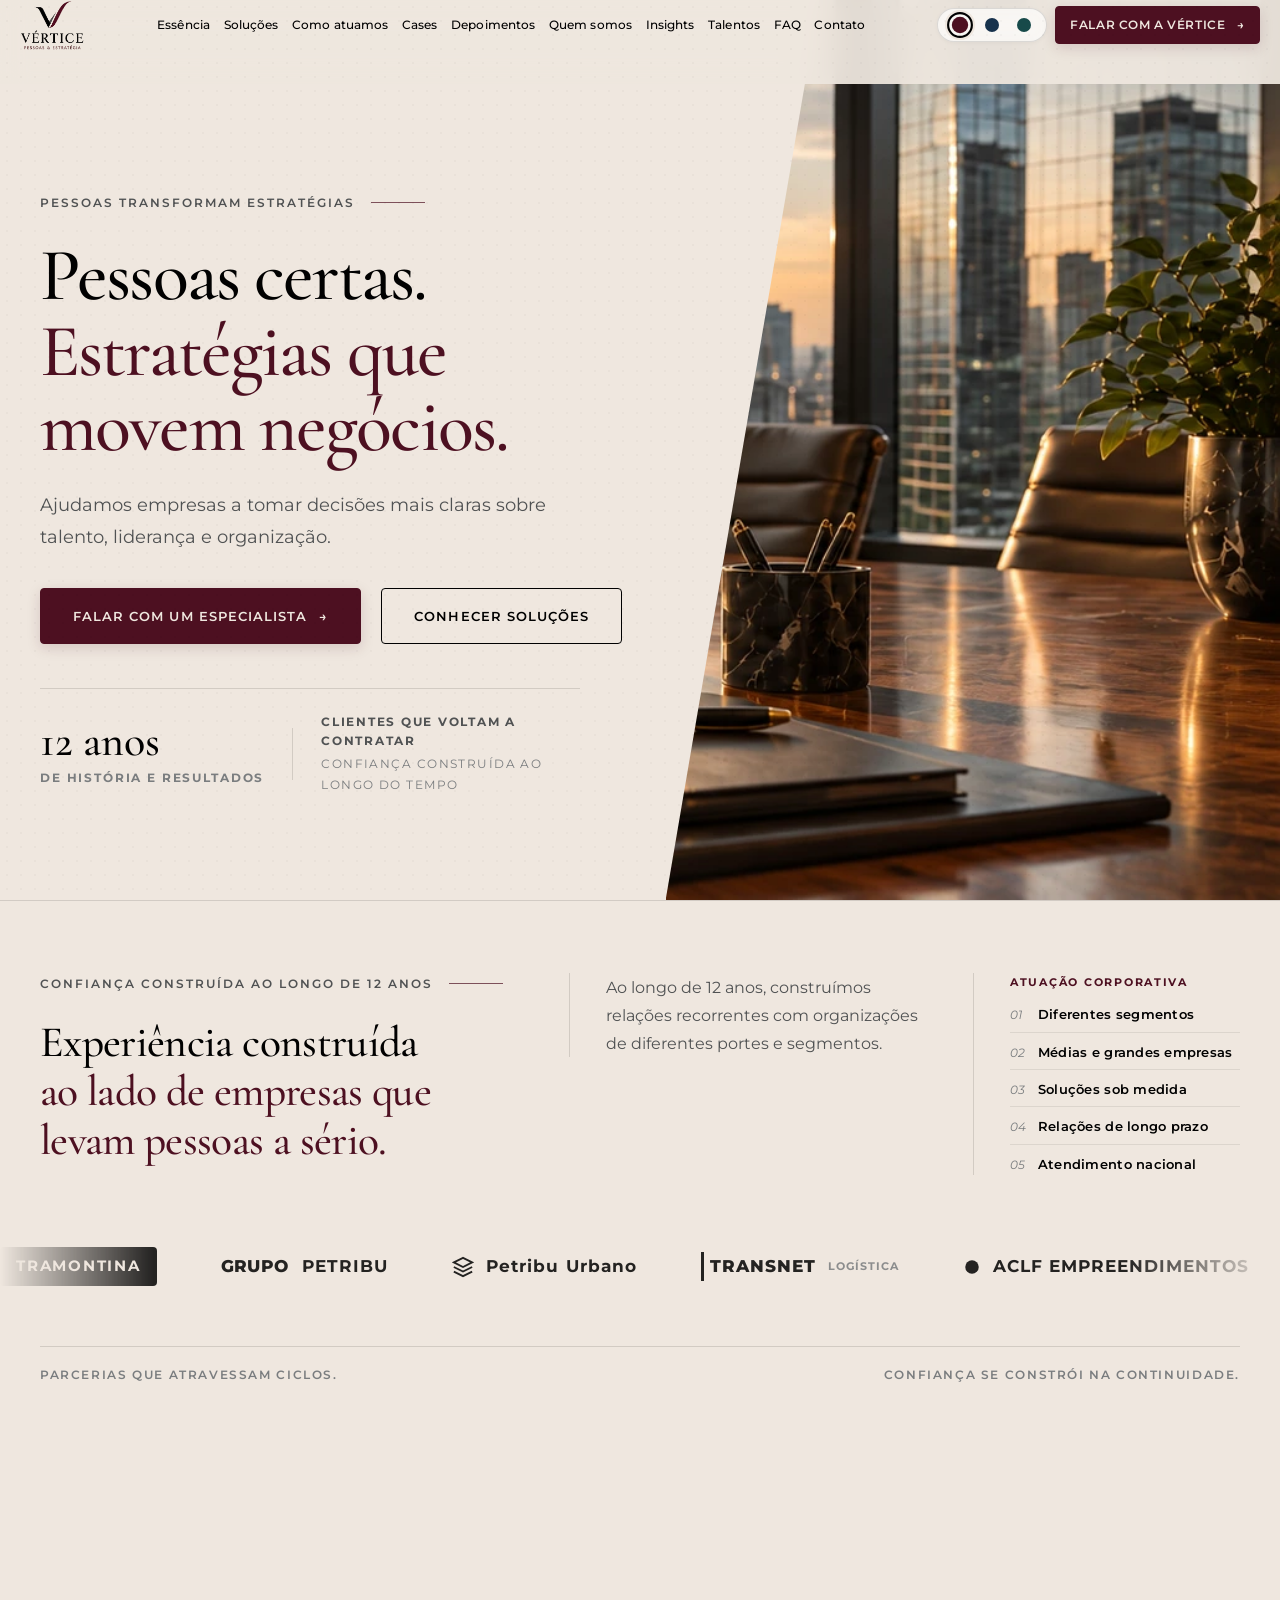
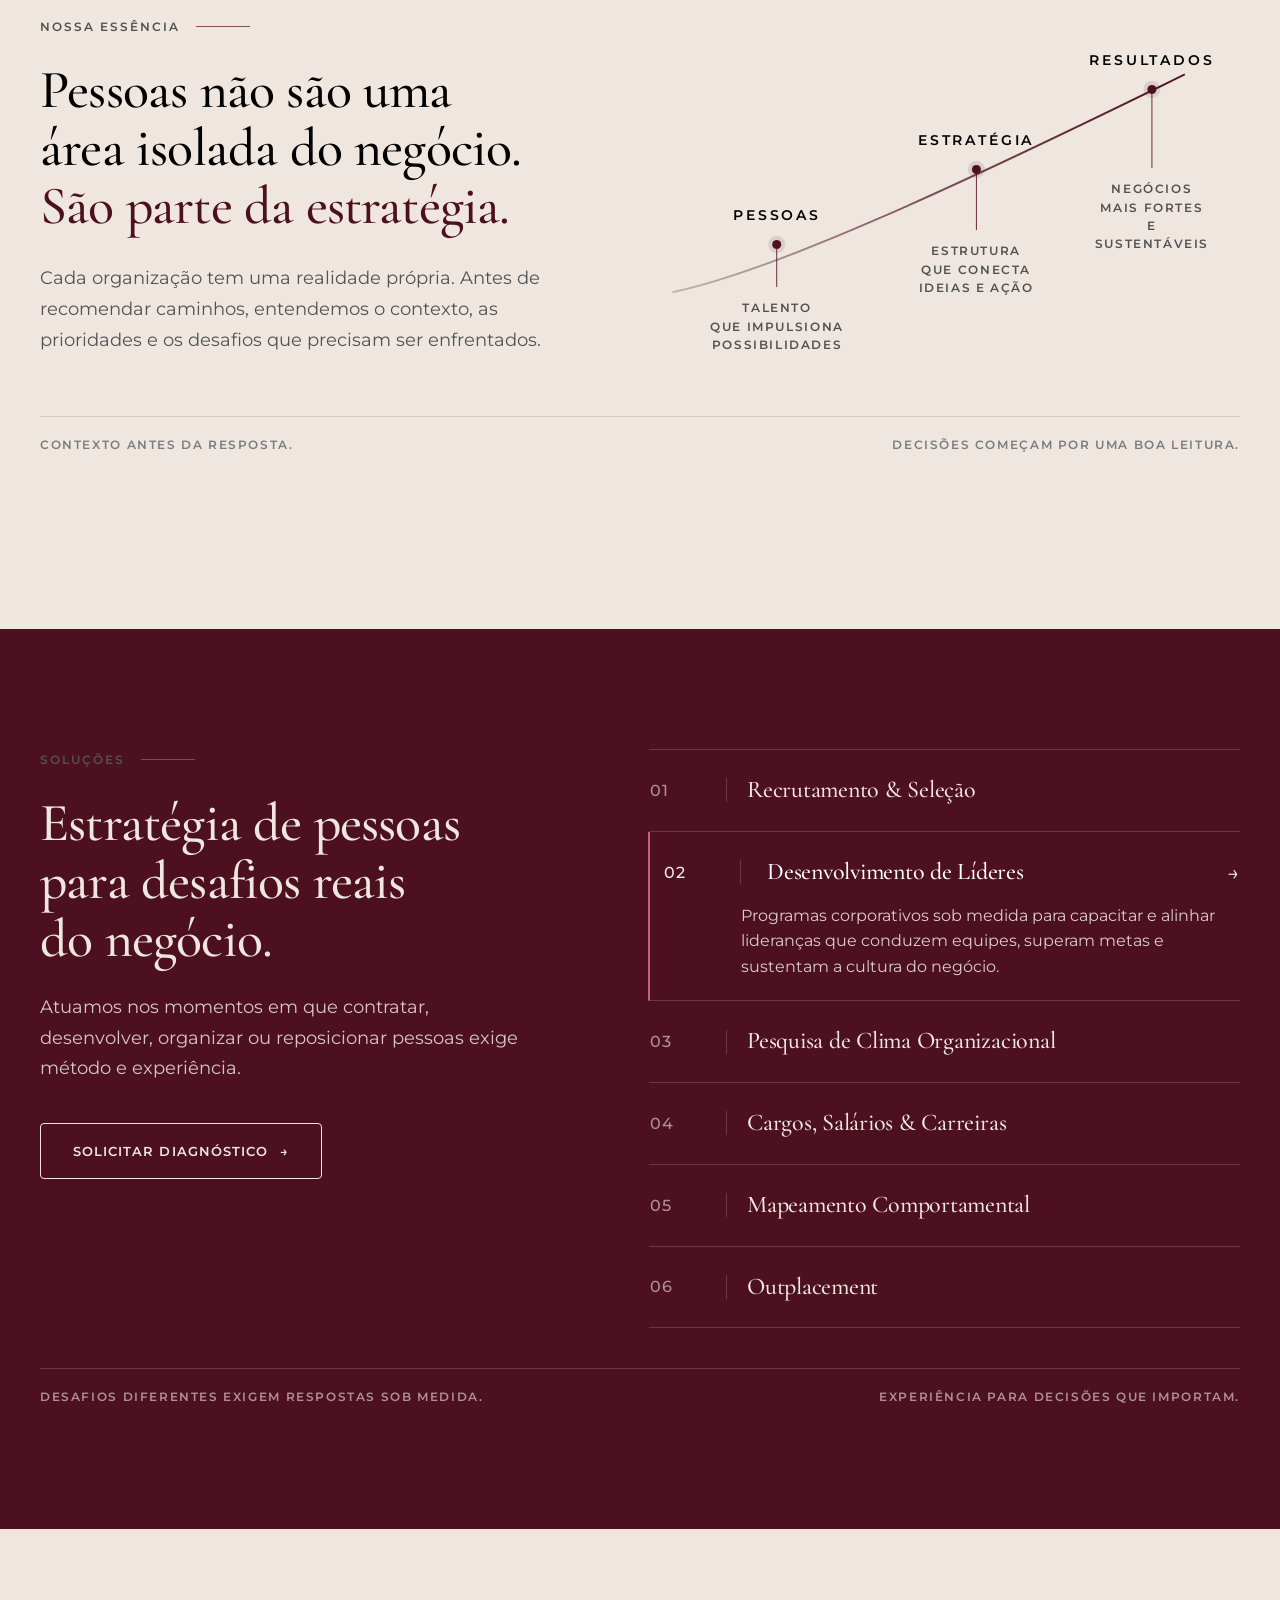
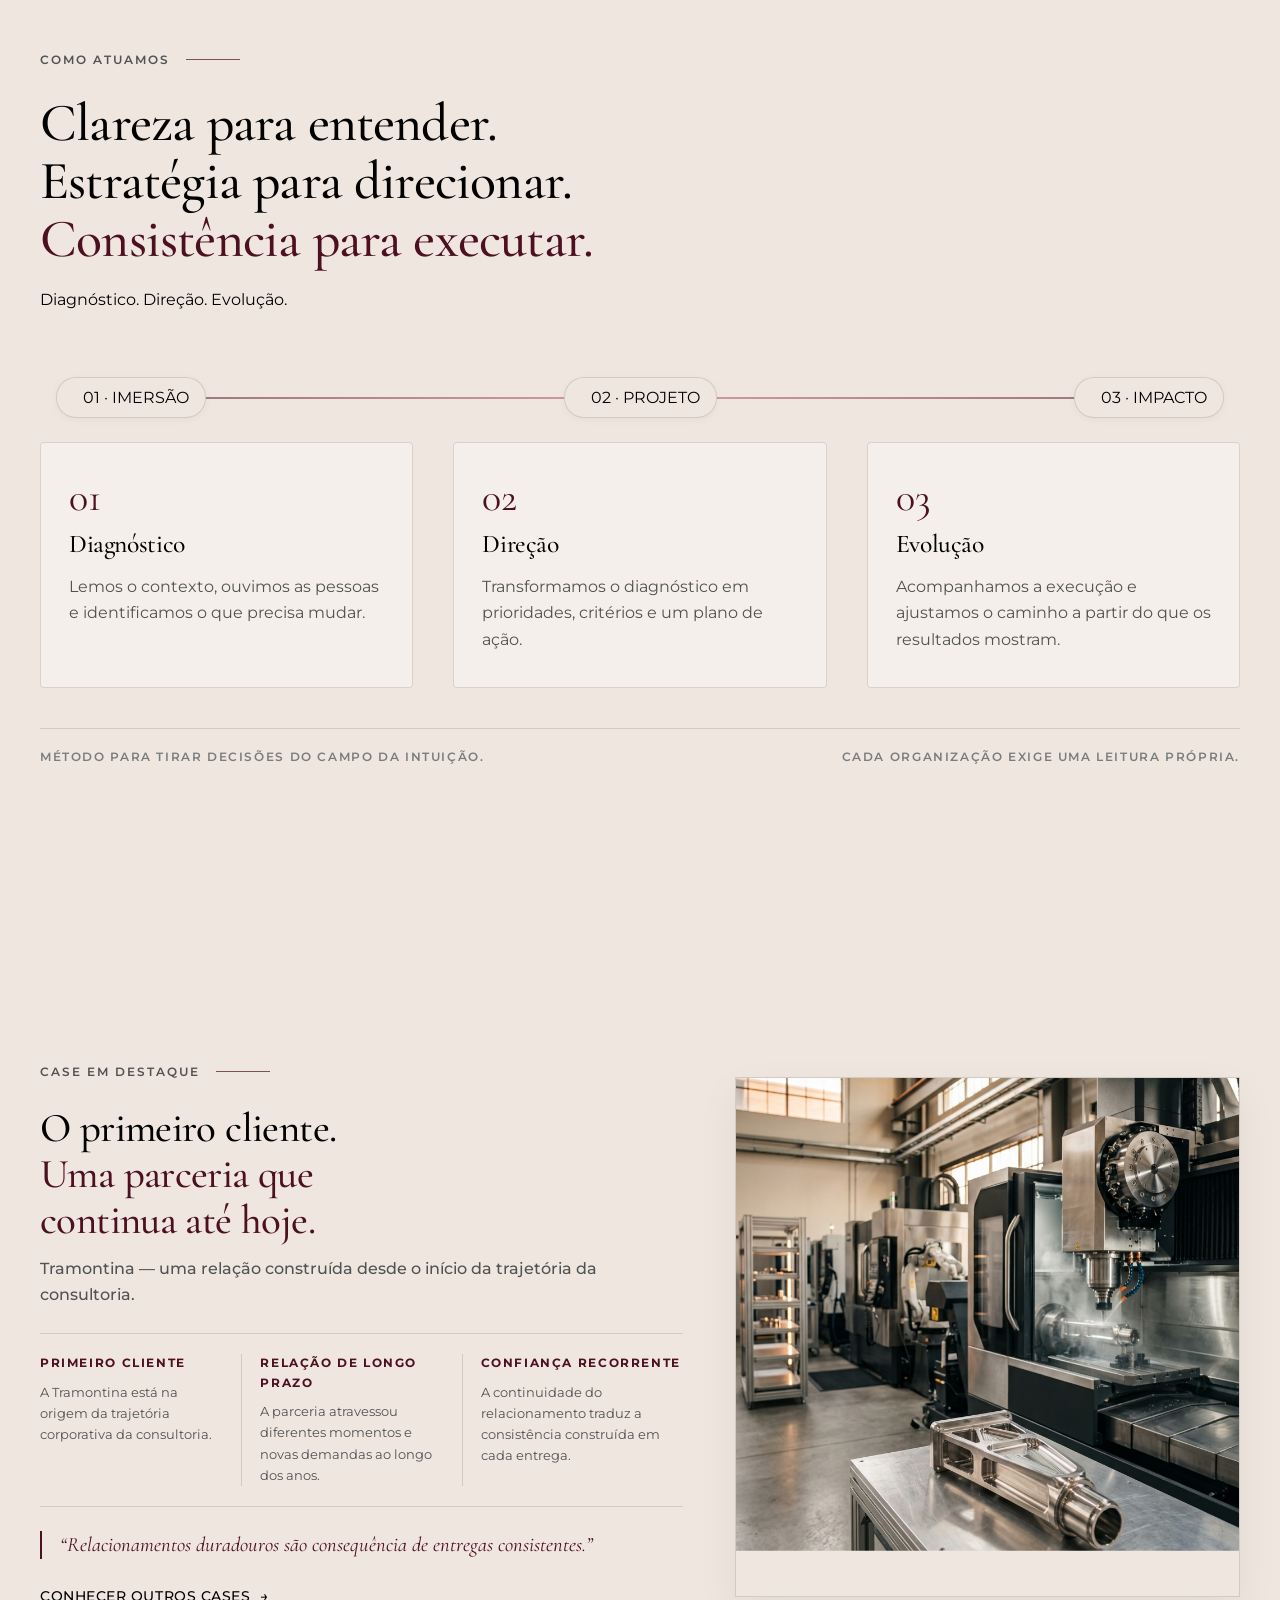
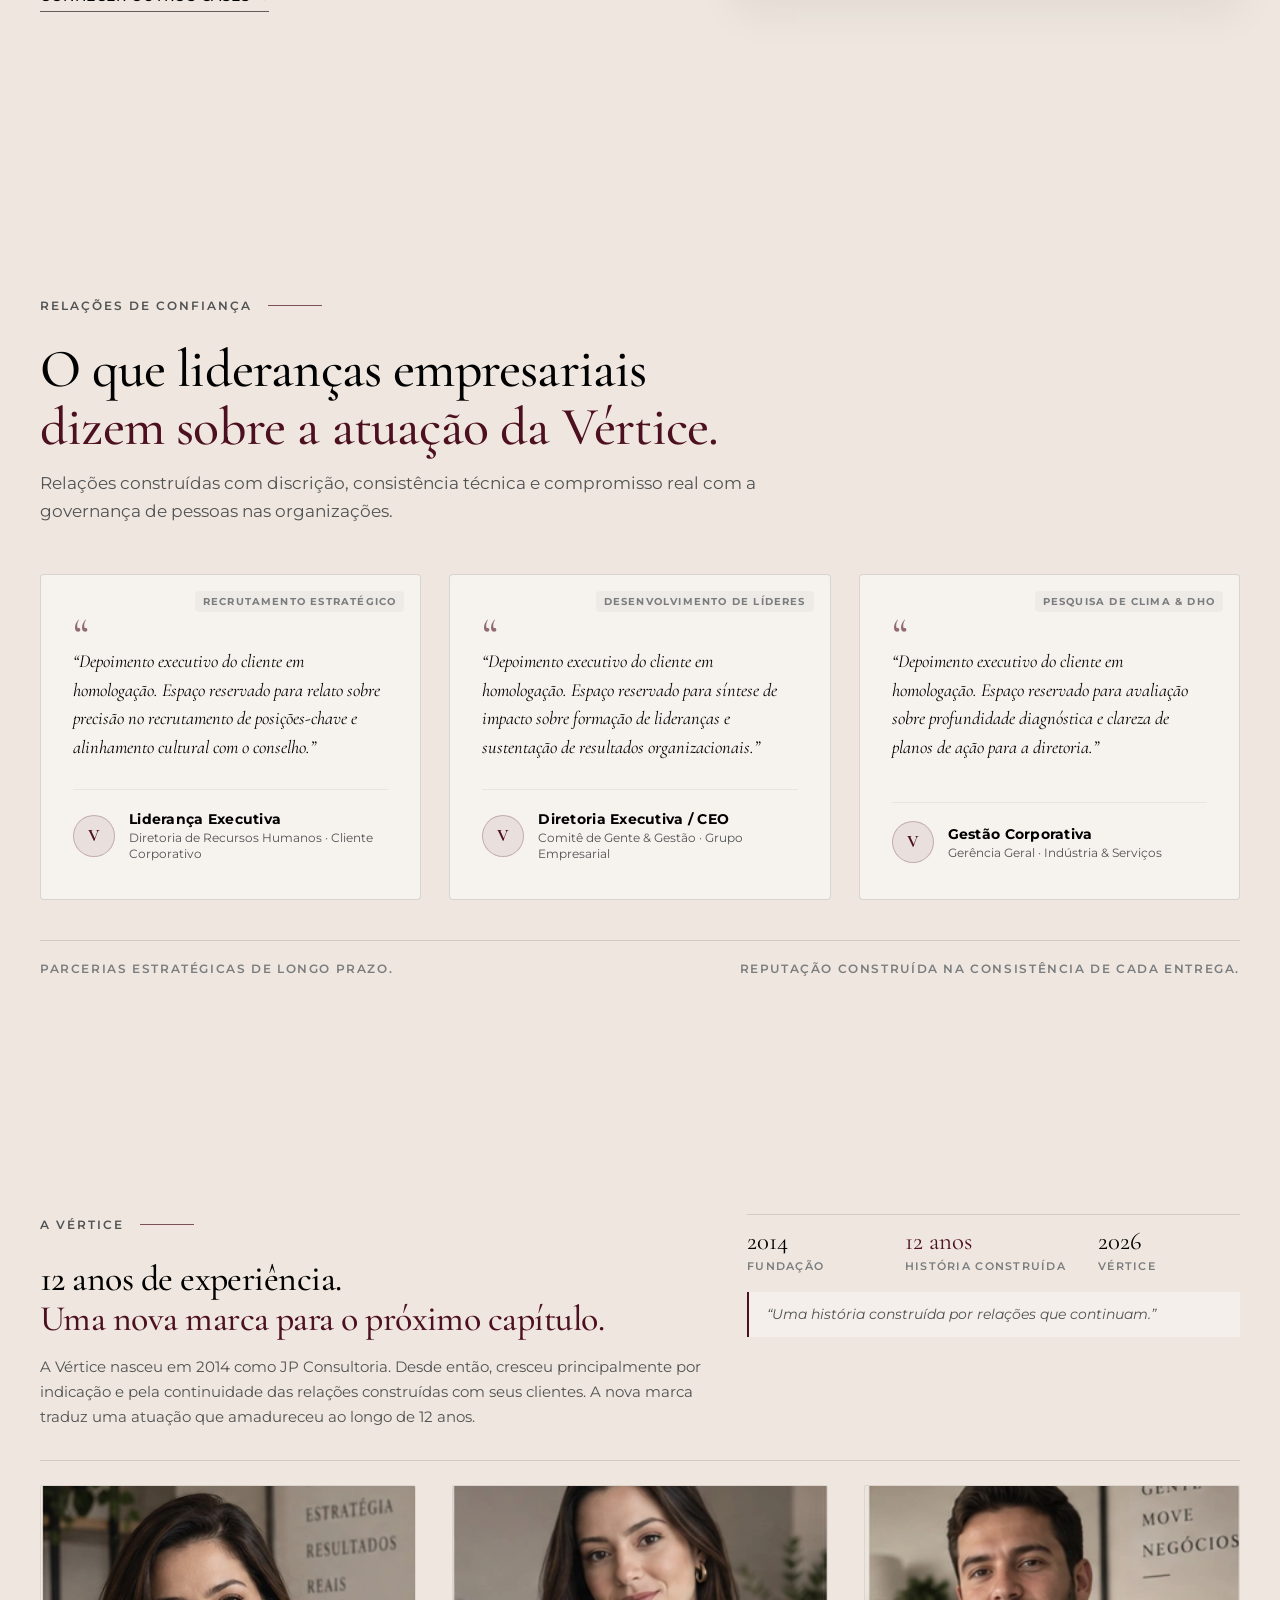
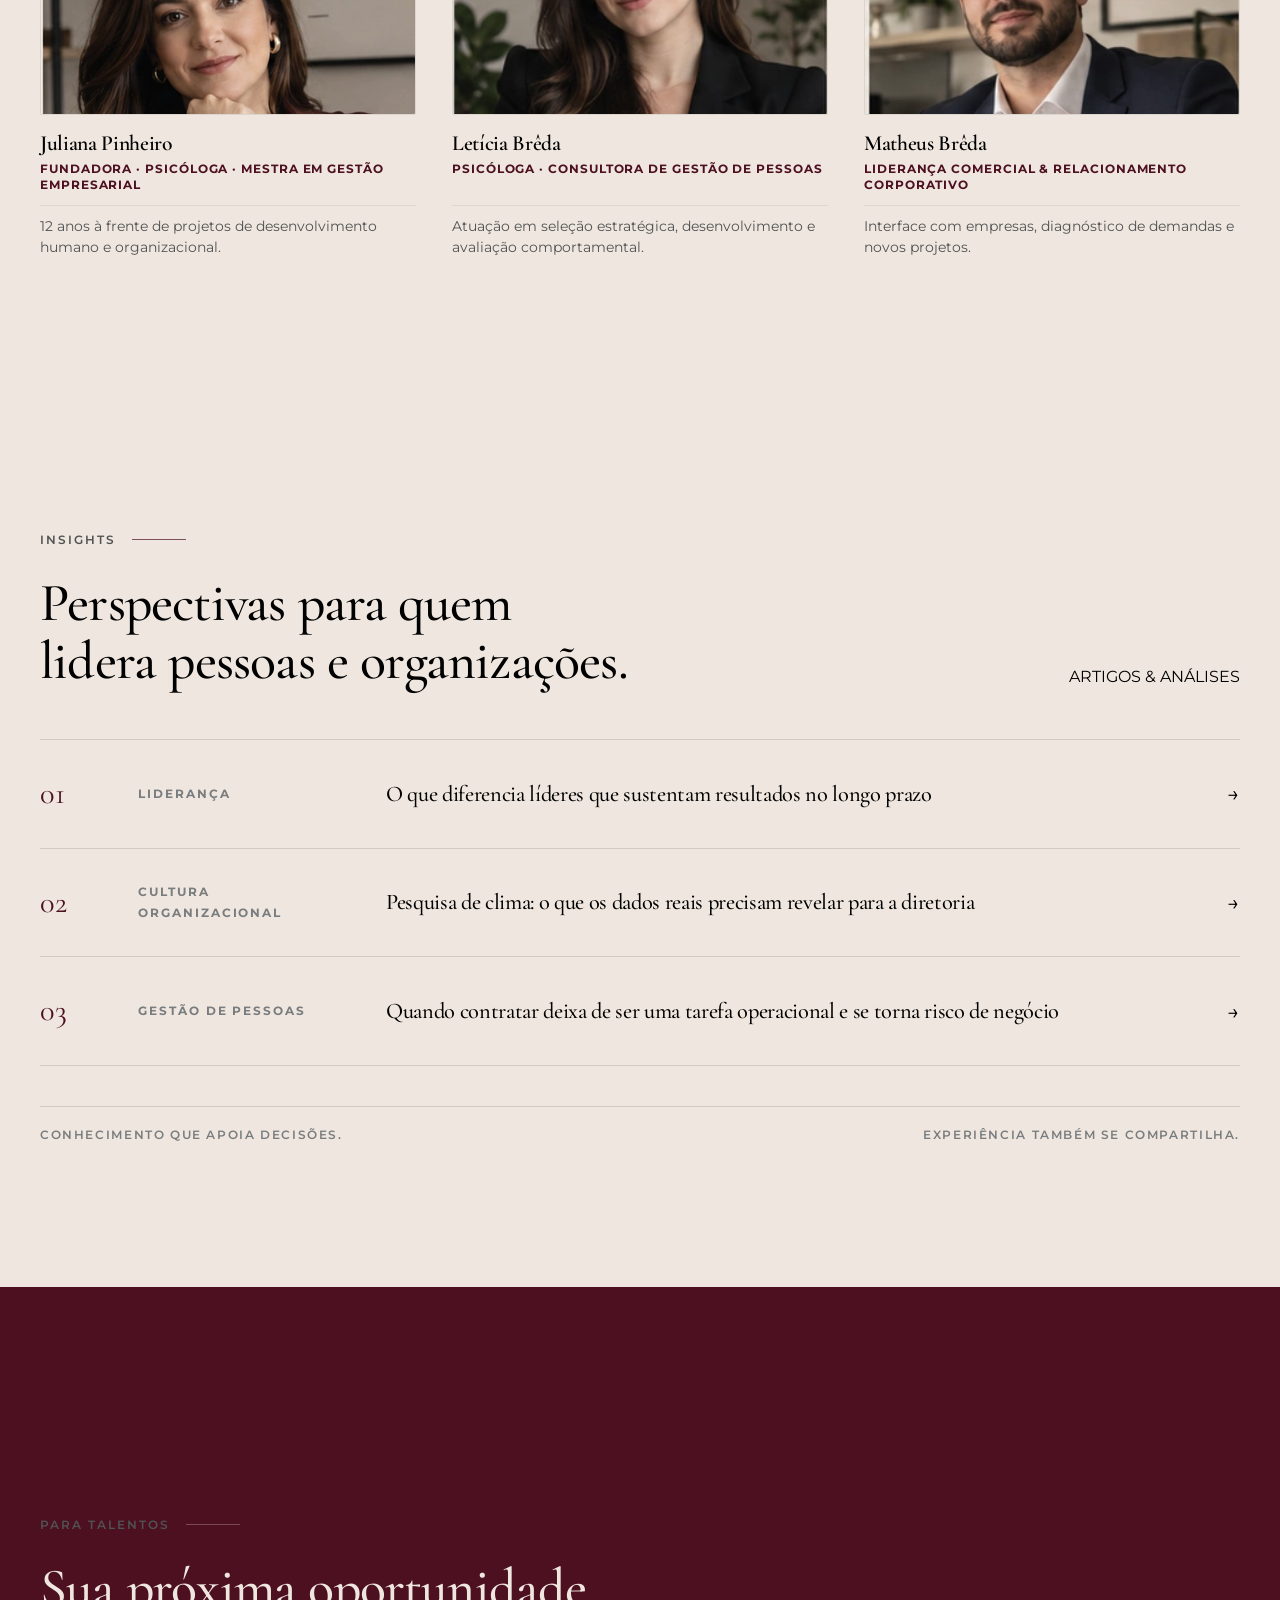
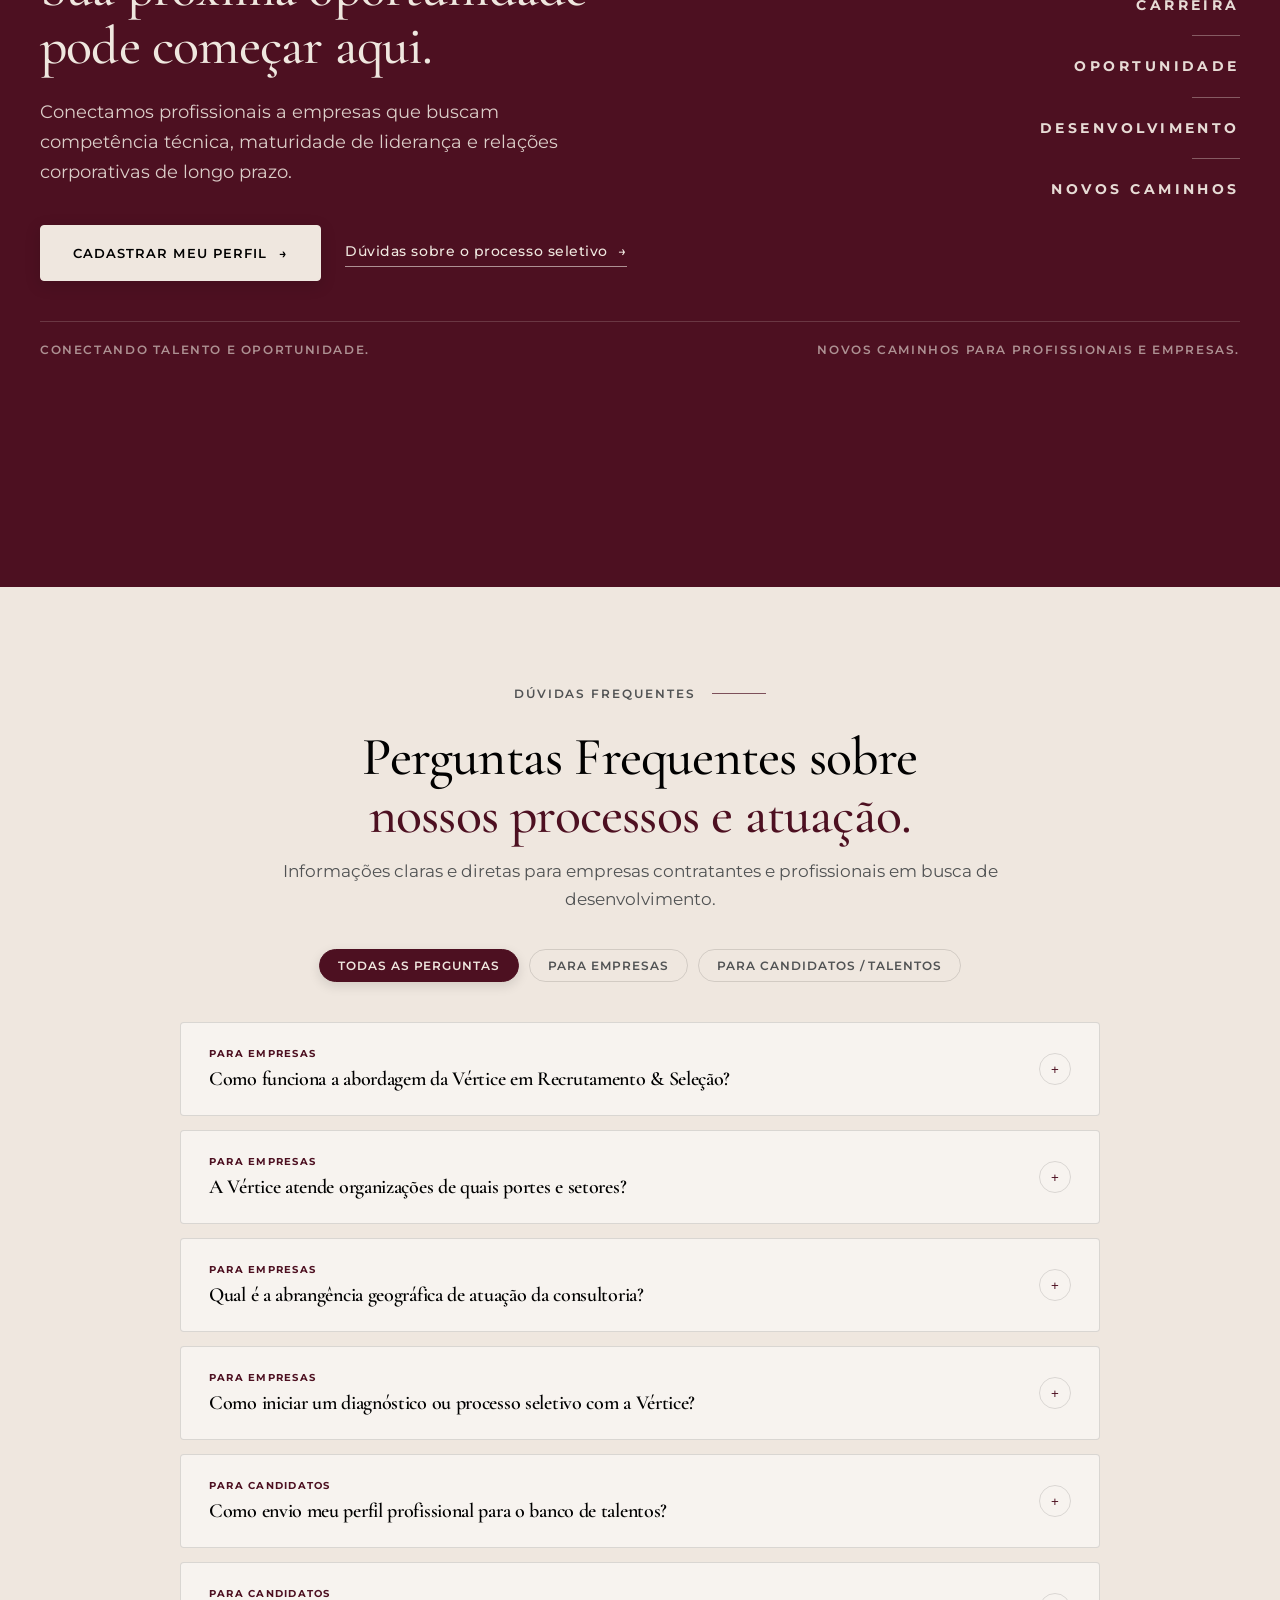
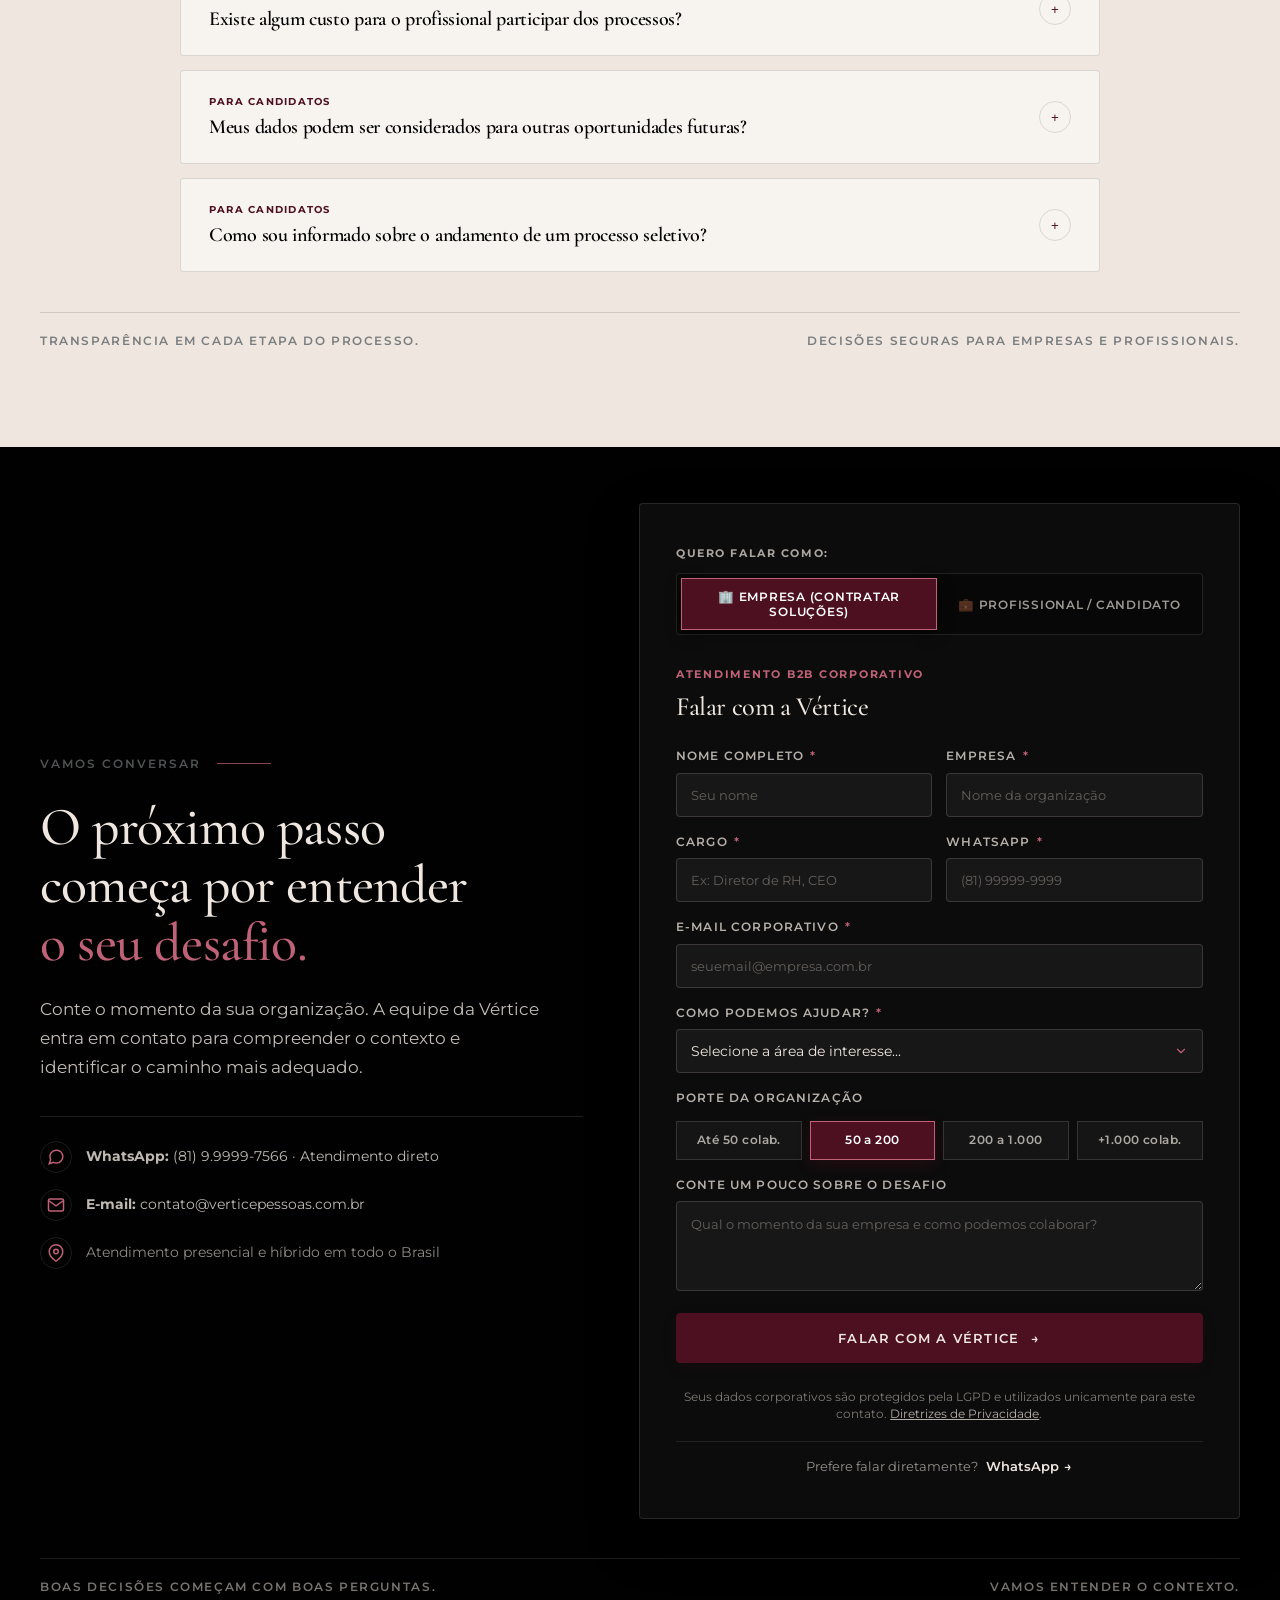
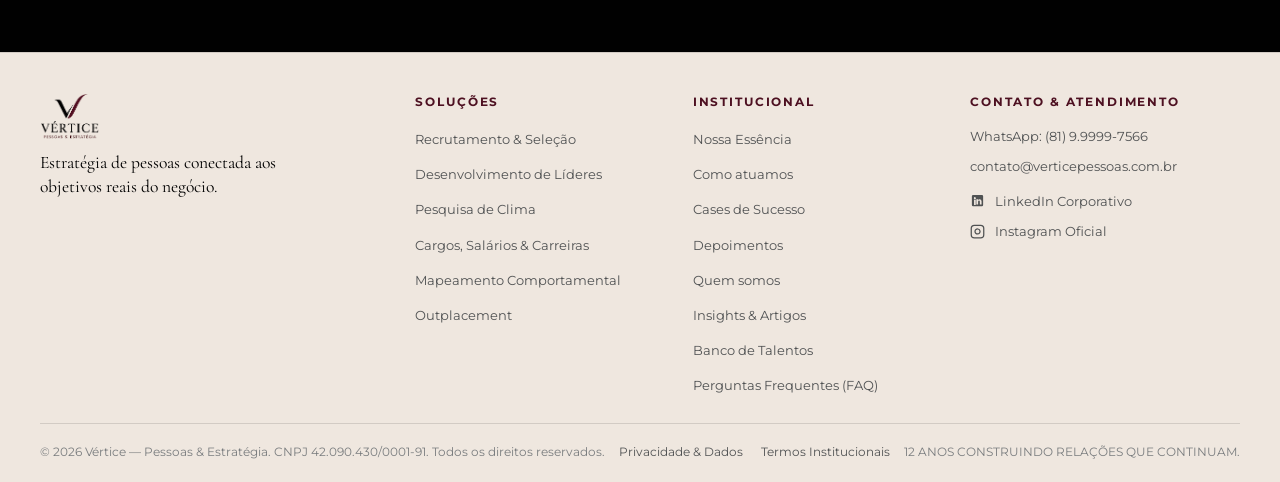
==== commit b8037866: "fix(site): repair theme switcher and navbar layout" ====
--- a/index.html
+++ b/index.html
@@ -78,27 +78,26 @@
   }
   </script>
 
-  <!-- 🎨 Inicialização Imediata do Tema & Roteamento Visual (Zero Flash / No-FOUC) -->
+  <!-- 🎨 Inicialização Imediata do Tema (Zero Flash / No-FOUC) -->
   <script>
     (function() {
       try {
         var params = new URLSearchParams(window.location.search);
         var urlTheme = params.get('theme') || params.get('tema');
-        var savedTheme = urlTheme || localStorage.getItem('vertice_theme') || 'current';
-        if (['current', 'navy', 'petrol'].indexOf(savedTheme) !== -1) {
-          document.documentElement.setAttribute('data-theme', savedTheme);
-          if (urlTheme) localStorage.setItem('vertice_theme', urlTheme);
-        } else {
-          document.documentElement.setAttribute('data-theme', 'current');
+        var storedTheme = localStorage.getItem('vertice_theme');
+        var themeToApply = 'current';
+        if (urlTheme && ['current', 'navy', 'petrol'].indexOf(urlTheme) !== -1) {
+          themeToApply = urlTheme;
+        } else if (storedTheme && ['current', 'navy', 'petrol'].indexOf(storedTheme) !== -1) {
+          themeToApply = storedTheme;
         }
+        document.documentElement.setAttribute('data-theme', themeToApply);
 
         var targetSec = params.get('section');
         if (targetSec) {
           window.addEventListener('DOMContentLoaded', function() {
-            setTimeout(function() {
-              var el = document.getElementById(targetSec);
-              if (el) el.scrollIntoView({ behavior: 'instant', block: 'start' });
-            }, 50);
+            var el = document.getElementById(targetSec);
+            if (el) el.scrollIntoView({ behavior: 'instant', block: 'start' });
           });
         }
       } catch (e) {}
@@ -116,7 +115,7 @@
   <header class="site-header" id="site-header">
     <div class="container header-inner">
       <a href="#" class="header-brand" aria-label="Vértice — Início">
-        <img src="assets/logos/logo-cortada.png" alt="Vértice — Pessoas & Estratégia" class="header-logo" width="160" height="58" data-logo-variant="light-bg">
+        <img src="assets/logos/logo-cortada.png" alt="Vértice — Pessoas & Estratégia" class="header-logo" width="140" height="52" data-logo-variant="light-bg">
       </a>
 
       <nav class="header-nav" id="header-nav" aria-label="Navegação principal">
@@ -135,9 +134,9 @@
         <div class="mobile-theme-selector-wrap">
           <span class="mobile-theme-label">Identidade Visual:</span>
           <div class="theme-switcher-pill" role="radiogroup" aria-label="Seletor de Identidade Visual Mobile">
-            <button type="button" class="theme-dot-btn is-active" data-theme-val="current" data-tooltip="Atual (Vinho)" aria-label="Tema Atual (Vinho)" aria-checked="true" role="radio"></button>
-            <button type="button" class="theme-dot-btn" data-theme-val="navy" data-tooltip="Azul-Marinho" aria-label="Tema Azul-Marinho" aria-checked="false" role="radio"></button>
-            <button type="button" class="theme-dot-btn" data-theme-val="petrol" data-tooltip="Verde-Petróleo" aria-label="Tema Verde-Petróleo" aria-checked="false" role="radio"></button>
+            <button type="button" class="theme-dot-btn is-active" data-theme-val="current" data-theme-value="current" data-tooltip="Atual (Vinho)" title="Identidade Atual (Vinho)" aria-label="Tema Atual (Vinho)" aria-checked="true" aria-pressed="true" role="radio"></button>
+            <button type="button" class="theme-dot-btn" data-theme-val="navy" data-theme-value="navy" data-tooltip="Azul-Marinho" title="Tema Azul-Marinho" aria-label="Tema Azul-Marinho" aria-checked="false" aria-pressed="false" role="radio"></button>
+            <button type="button" class="theme-dot-btn" data-theme-val="petrol" data-theme-value="petrol" data-tooltip="Verde-Petróleo" title="Tema Verde-Petróleo" aria-label="Tema Verde-Petróleo" aria-checked="false" aria-pressed="false" role="radio"></button>
           </div>
         </div>
 
@@ -152,9 +151,9 @@
       <div class="header-actions">
         <!-- 🎨 Seletor Discreto de Identidade Visual na Navbar (3 Swatches) -->
         <div class="theme-switcher-pill" role="radiogroup" aria-label="Seletor de Identidade Visual">
-          <button type="button" class="theme-dot-btn is-active" data-theme-val="current" data-tooltip="Atual (Vinho)" aria-label="Tema Atual (Vinho)" aria-checked="true" role="radio"></button>
-          <button type="button" class="theme-dot-btn" data-theme-val="navy" data-tooltip="Azul-Marinho" aria-label="Tema Azul-Marinho" aria-checked="false" role="radio"></button>
-          <button type="button" class="theme-dot-btn" data-theme-val="petrol" data-tooltip="Verde-Petróleo" aria-label="Tema Verde-Petróleo" aria-checked="false" role="radio"></button>
+          <button type="button" class="theme-dot-btn is-active" data-theme-val="current" data-theme-value="current" data-tooltip="Atual (Vinho)" title="Identidade Atual (Vinho)" aria-label="Tema Atual (Vinho)" aria-checked="true" aria-pressed="true" role="radio"></button>
+          <button type="button" class="theme-dot-btn" data-theme-val="navy" data-theme-value="navy" data-tooltip="Azul-Marinho" title="Tema Azul-Marinho" aria-label="Tema Azul-Marinho" aria-checked="false" aria-pressed="false" role="radio"></button>
+          <button type="button" class="theme-dot-btn" data-theme-val="petrol" data-theme-value="petrol" data-tooltip="Verde-Petróleo" title="Tema Verde-Petróleo" aria-label="Tema Verde-Petróleo" aria-checked="false" aria-pressed="false" role="radio"></button>
         </div>
 
         <a href="#contato" class="btn btn-primary header-btn" data-form-profile="empresa">
--- a/css/components.css
+++ b/css/components.css
@@ -814,14 +814,26 @@
   display: inline-flex;
   align-items: center;
   gap: 8px;
-  background: rgba(var(--vertice-black), 0.04);
-  background-color: rgba(255, 255, 255, 0.45);
+  background-color: rgba(255, 255, 255, 0.65);
   border: 1px solid var(--border-soft);
-  padding: 4px 8px;
+  padding: 4px 10px;
   border-radius: 999px;
   backdrop-filter: blur(8px);
   -webkit-backdrop-filter: blur(8px);
-  transition: all var(--duration-fast) var(--ease-editorial);
+  flex-shrink: 0;
+  box-shadow: 0 1px 4px rgba(0, 0, 0, 0.04);
+  transition: border-color var(--duration-fast) var(--ease-editorial),
+              background-color var(--duration-fast) var(--ease-editorial);
+}
+
+.theme-switcher-pill:hover {
+  border-color: var(--border-medium);
+  background-color: rgba(255, 255, 255, 0.9);
+}
+
+[data-theme="navy"] .theme-switcher-pill,
+[data-theme="petrol"] .theme-switcher-pill {
+  background-color: rgba(255, 255, 255, 0.75);
 }
 
 .mobile-theme-selector-wrap {
@@ -833,14 +845,14 @@
     display: flex;
     align-items: center;
     justify-content: space-between;
-    padding: 12px 4px;
+    padding: 14px 4px;
     border-top: 1px solid var(--border-soft);
     border-bottom: 1px solid var(--border-soft);
-    margin: 10px 0;
+    margin: 12px 0;
   }
   .mobile-theme-label {
     font-family: var(--font-body);
-    font-size: 0.74rem;
+    font-size: 0.76rem;
     font-weight: 600;
     letter-spacing: 0.08em;
     text-transform: uppercase;
@@ -848,14 +860,10 @@
   }
 }
 
-.theme-switcher-pill:hover {
-  border-color: var(--border-medium);
-}
-
 .theme-dot-btn {
   position: relative;
-  width: 18px;
-  height: 18px;
+  width: 24px;
+  height: 24px;
   border-radius: 50%;
   border: 2px solid transparent;
   padding: 0;
@@ -863,6 +871,8 @@
   display: inline-flex;
   align-items: center;
   justify-content: center;
+  flex-shrink: 0;
+  background: transparent;
   transition: transform var(--duration-fast) var(--ease-editorial),
               box-shadow var(--duration-fast) var(--ease-editorial),
               border-color var(--duration-fast) var(--ease-editorial);
@@ -872,39 +882,46 @@
 .theme-dot-btn::before {
   content: "";
   display: block;
-  width: 100%;
-  height: 100%;
+  width: 14px;
+  height: 14px;
   border-radius: 50%;
   transition: transform var(--duration-fast) var(--ease-editorial);
 }
 
-.theme-dot-btn[data-theme-val="current"]::before {
+.theme-dot-btn[data-theme-val="current"]::before,
+.theme-dot-btn[data-theme-value="current"]::before {
   background: #4D1021; /* Vinho Oficial */
 }
 
-.theme-dot-btn[data-theme-val="navy"]::before {
+.theme-dot-btn[data-theme-val="navy"]::before,
+.theme-dot-btn[data-theme-value="navy"]::before {
   background: #17324D; /* Azul-Marinho Oficial */
 }
 
-.theme-dot-btn[data-theme-val="petrol"]::before {
+.theme-dot-btn[data-theme-val="petrol"]::before,
+.theme-dot-btn[data-theme-value="petrol"]::before {
   background: #174A4A; /* Verde-Petróleo Oficial */
 }
 
 .theme-dot-btn:hover {
-  transform: scale(1.22);
+  transform: scale(1.15);
 }
 
 .theme-dot-btn.is-active {
-  transform: scale(1.18);
-  border-color: var(--vertice-black);
-  box-shadow: 0 0 0 2px rgba(255, 255, 255, 0.9), 0 2px 8px rgba(0, 0, 0, 0.2);
+  border-color: var(--text-primary);
+  box-shadow: 0 0 0 2px var(--bg-primary);
+  transform: scale(1.08);
+}
+
+.theme-dot-btn.is-active::before {
+  transform: scale(1.08);
 }
 
 /* Tooltip sofisticada no hover do swatch */
 .theme-dot-btn::after {
   content: attr(data-tooltip);
   position: absolute;
-  bottom: -28px;
+  bottom: -32px;
   left: 50%;
   transform: translateX(-50%) translateY(4px);
   background: var(--vertice-black);
@@ -914,15 +931,16 @@
   font-weight: 600;
   letter-spacing: 0.06em;
   text-transform: uppercase;
-  padding: 3px 8px;
+  padding: 4px 8px;
   border-radius: 4px;
   white-space: nowrap;
   pointer-events: none;
   opacity: 0;
   visibility: hidden;
-  transition: all var(--duration-fast) var(--ease-editorial);
+  transition: opacity var(--duration-fast) var(--ease-editorial),
+              transform var(--duration-fast) var(--ease-editorial);
   z-index: 1010;
-  box-shadow: 0 4px 12px rgba(0, 0, 0, 0.2);
+  box-shadow: 0 4px 12px rgba(0, 0, 0, 0.15);
 }
 
 .theme-dot-btn:hover::after,
--- a/css/sections.css
+++ b/css/sections.css
@@ -11,12 +11,10 @@
   top: 0;
   left: 0;
   width: 100%;
-  height: 96px;
+  height: 84px;
   background-color: var(--header-bg);
-  backdrop-filter: blur(12px);
-  -webkit-backdrop-filter: blur(12px);
-  display: flex;
-  align-items: center;
+  backdrop-filter: blur(14px);
+  -webkit-backdrop-filter: blur(14px);
   z-index: 1005;
   transition: height var(--duration-fast) var(--ease-editorial),
               background-color var(--duration-fast) var(--ease-editorial),
@@ -26,7 +24,7 @@
 }
 
 .site-header.is-sticky {
-  height: 76px;
+  height: 72px;
   background-color: var(--header-bg-sticky);
   backdrop-filter: blur(16px);
   -webkit-backdrop-filter: blur(16px);
@@ -34,22 +32,31 @@
   box-shadow: 0 6px 20px rgba(1, 1, 1, 0.05);
 }
 
+.site-header .container {
+  max-width: 1560px;
+  width: 100%;
+  padding: 0 clamp(16px, 2.5vw, 40px);
+}
+
 .header-inner {
   display: flex;
   align-items: center;
   justify-content: space-between;
   width: 100%;
+  gap: clamp(12px, 1.8vw, 28px);
 }
 
 .header-brand {
   display: flex;
   align-items: center;
   text-decoration: none;
+  flex-shrink: 0;
 }
 
 .header-logo {
-  height: 58px;
+  height: 50px;
   width: auto;
+  max-width: 145px;
   display: block;
   transition: transform var(--duration-fast) var(--ease-editorial),
               height var(--duration-fast) var(--ease-editorial);
@@ -57,7 +64,8 @@
 }
 
 .site-header.is-sticky .header-logo {
-  height: 48px;
+  height: 42px;
+  max-width: 125px;
 }
 
 .header-logo:hover {
@@ -67,17 +75,22 @@
 .header-nav {
   display: flex;
   align-items: center;
-  gap: 36px;
+  justify-content: center;
+  gap: clamp(8px, 1.2vw, 22px);
+  flex: 1 1 auto;
+  margin: 0;
 }
 
 .nav-link {
   font-family: var(--font-body);
-  font-size: 0.88rem;
+  font-size: clamp(0.76rem, 0.82vw, 0.86rem);
   font-weight: 500;
   color: var(--text-primary);
   position: relative;
-  padding: 8px 0;
-  letter-spacing: 0.02em;
+  padding: 6px 2px;
+  letter-spacing: 0.01em;
+  white-space: nowrap !important;
+  flex-shrink: 0;
   transition: color var(--duration-fast) var(--ease-editorial), font-weight var(--duration-fast);
 }
 
@@ -106,13 +119,16 @@
 .header-actions {
   display: flex;
   align-items: center;
-  gap: 24px;
+  gap: clamp(10px, 1.2vw, 18px);
+  flex-shrink: 0;
 }
 
 .header-btn {
-  padding: 13px 26px;
-  font-size: 0.8rem;
-  letter-spacing: 0.08em;
+  padding: 10px 18px;
+  font-size: 0.78rem;
+  letter-spacing: 0.05em;
+  white-space: nowrap !important;
+  flex-shrink: 0;
 }
 
 .mobile-menu-toggle {
--- a/css/responsive.css
+++ b/css/responsive.css
@@ -2,6 +2,32 @@
    VÉRTICE — RESPONSIVE DESIGN (responsive.css) — RODADA V2 REFINADA
    Adaptações rigorosas para Tablet (1080px, 768px) e Mobile (480px, 360px)
    ========================================================================== */
+
+/* 🖥️ DESKTOP COMPACTO (1081px a 1380px — Garantia Absoluta Zero-Wrap) */
+@media screen and (min-width: 1081px) and (max-width: 1380px) {
+  .site-header .container {
+    padding: 0 20px;
+  }
+  .header-inner {
+    gap: clamp(8px, 1.2vw, 16px);
+  }
+  .header-nav {
+    gap: clamp(6px, 0.9vw, 14px);
+  }
+  .nav-link {
+    font-size: clamp(0.74rem, 0.78vw, 0.82rem);
+    padding: 6px 1px;
+    white-space: nowrap !important;
+  }
+  .header-actions {
+    gap: 8px;
+  }
+  .header-btn {
+    padding: 8px 14px;
+    font-size: 0.74rem;
+    white-space: nowrap !important;
+  }
+}
 
 /* 💻 TABLET & TELAS INTERMEDIÁRIAS (max-width: 1080px) */
 @media screen and (max-width: 1080px) {
@@ -253,7 +279,8 @@
     pointer-events: auto;
   }
 
-  .header-actions .header-btn {
+  .header-actions .header-btn,
+  .header-actions .theme-switcher-pill {
     display: none;
   }
 
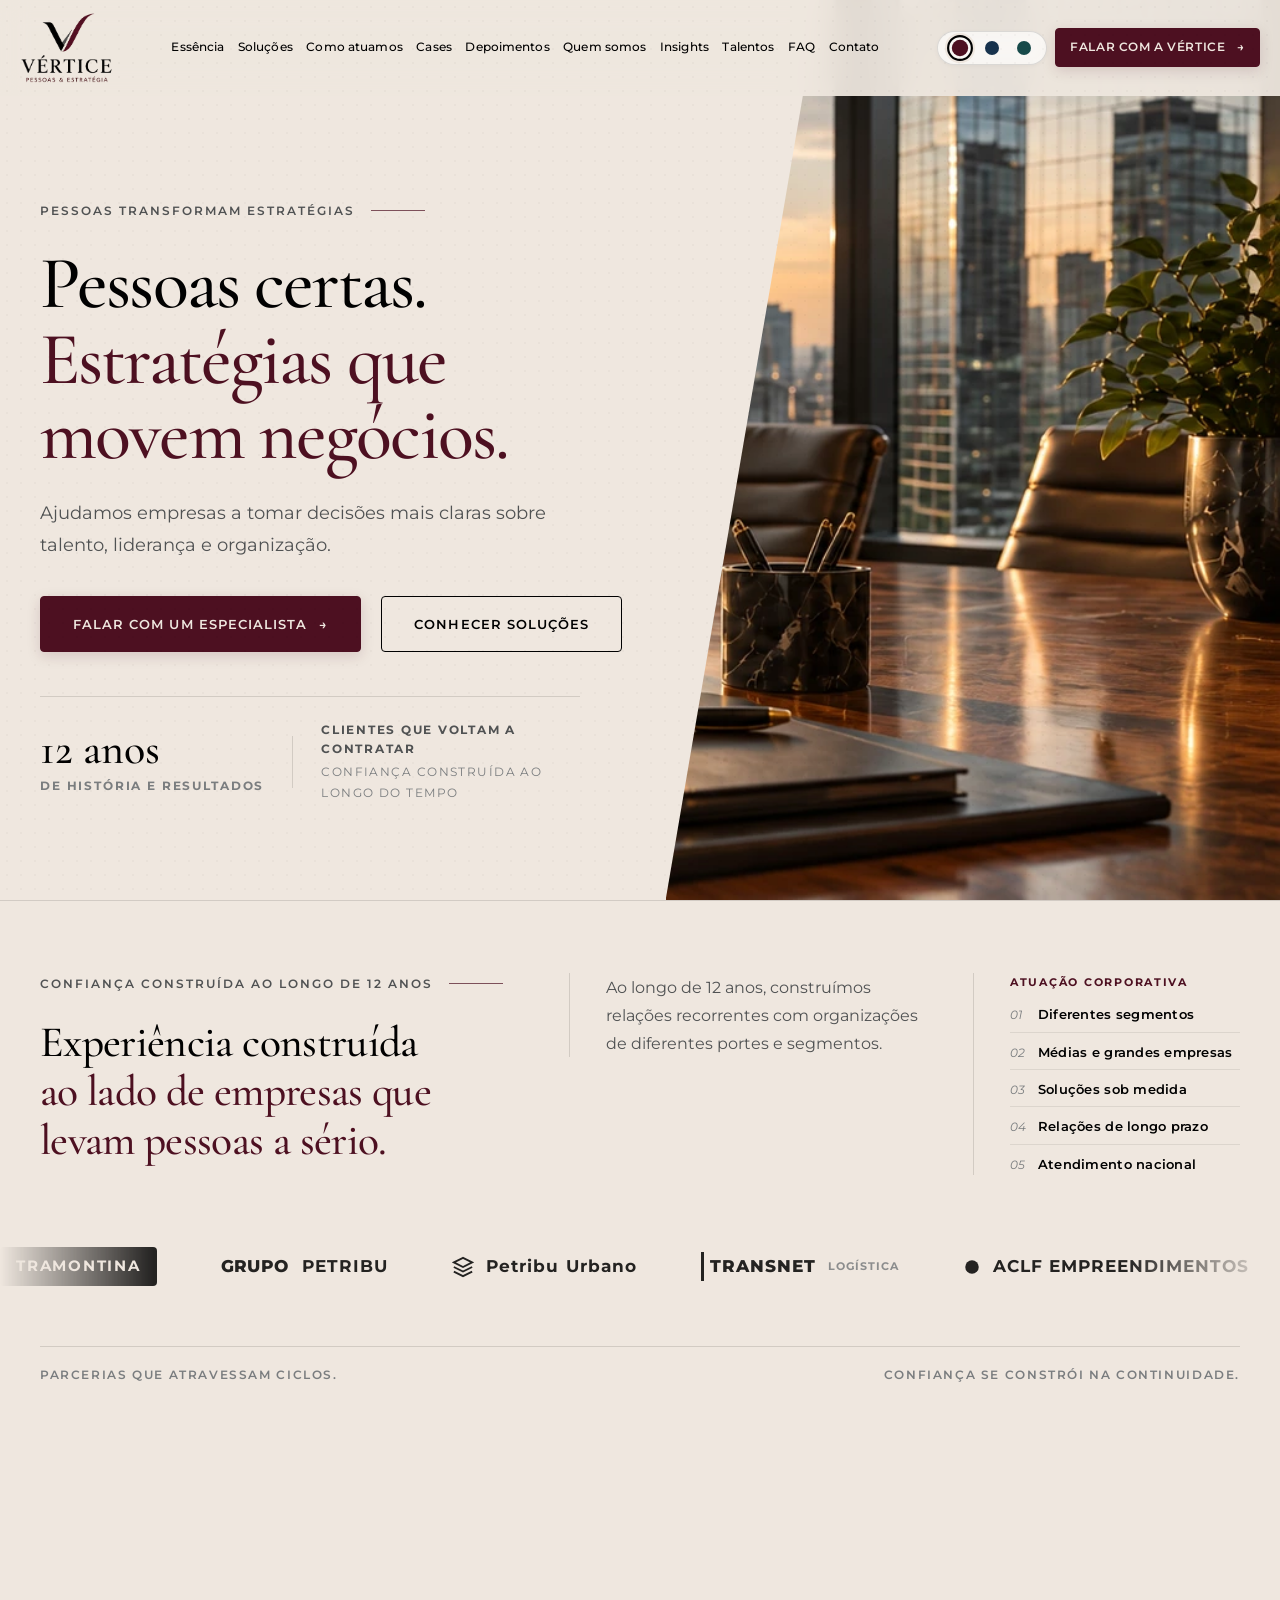
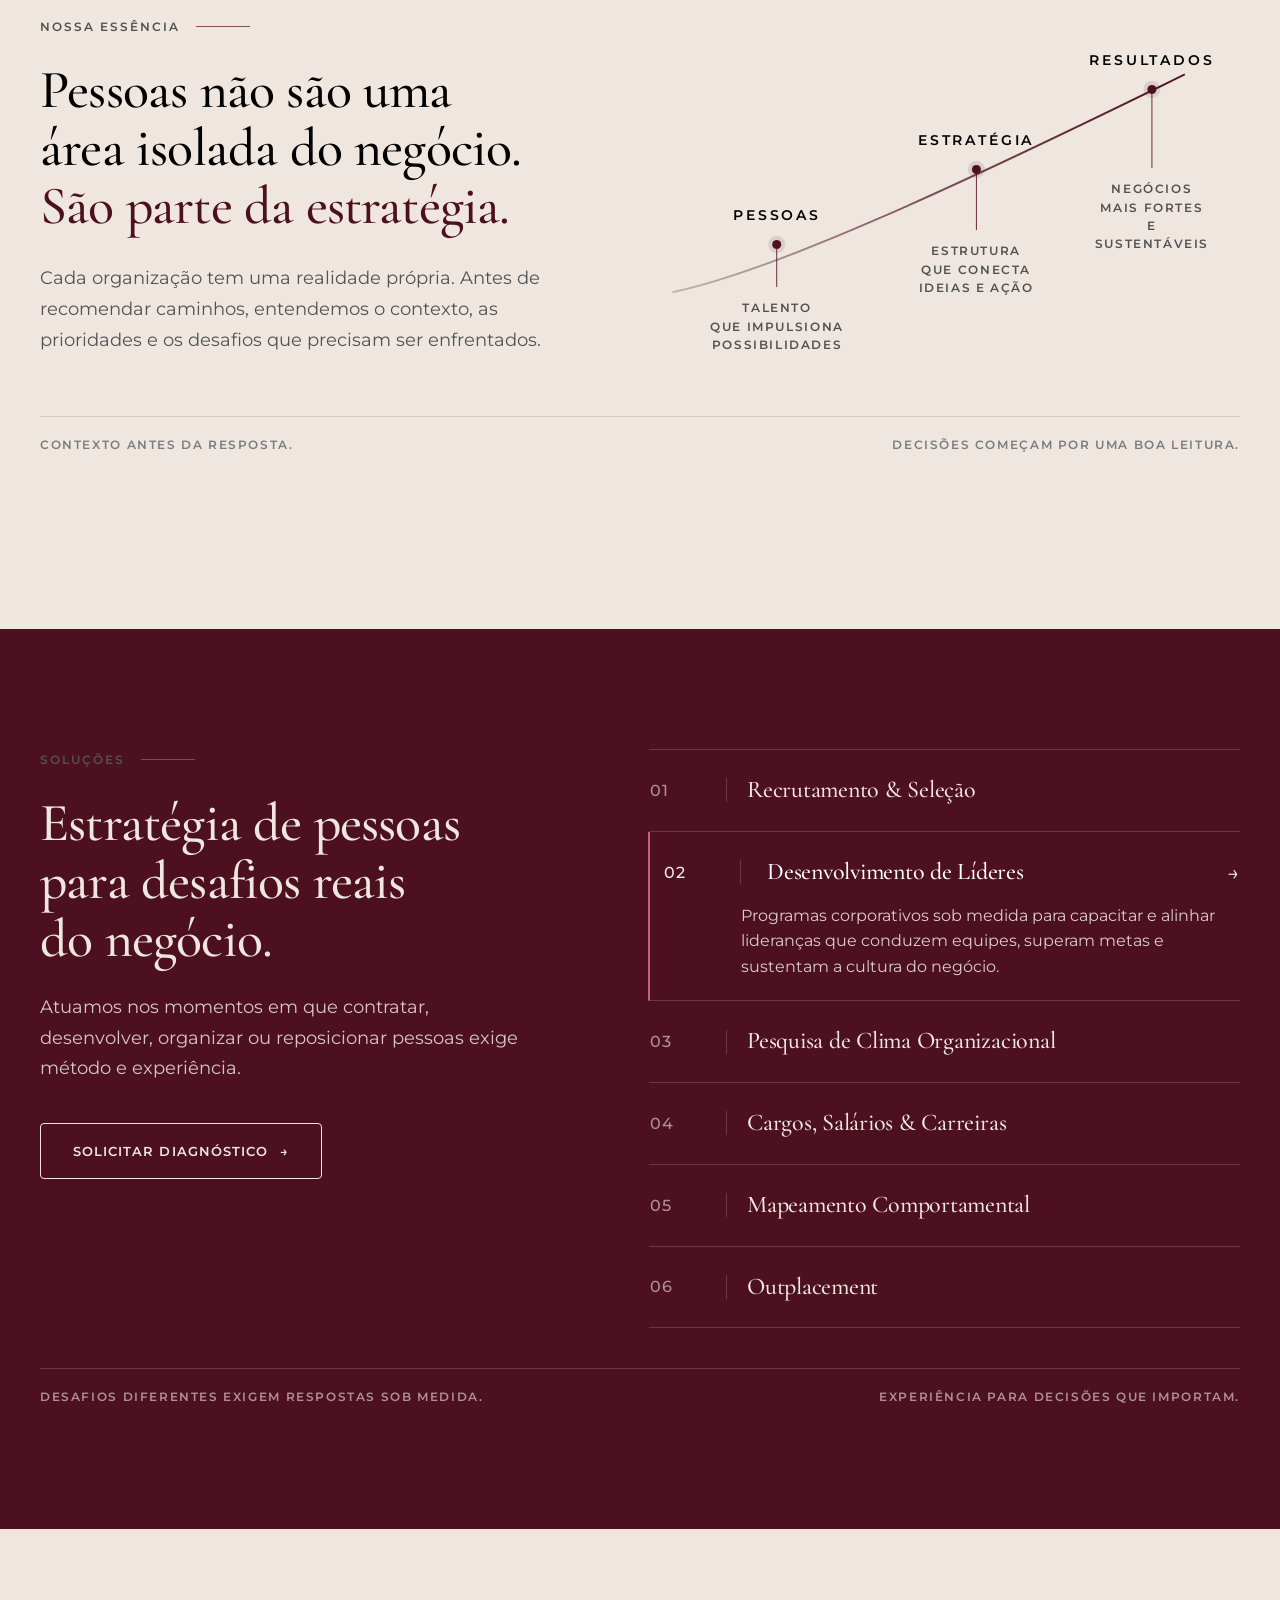
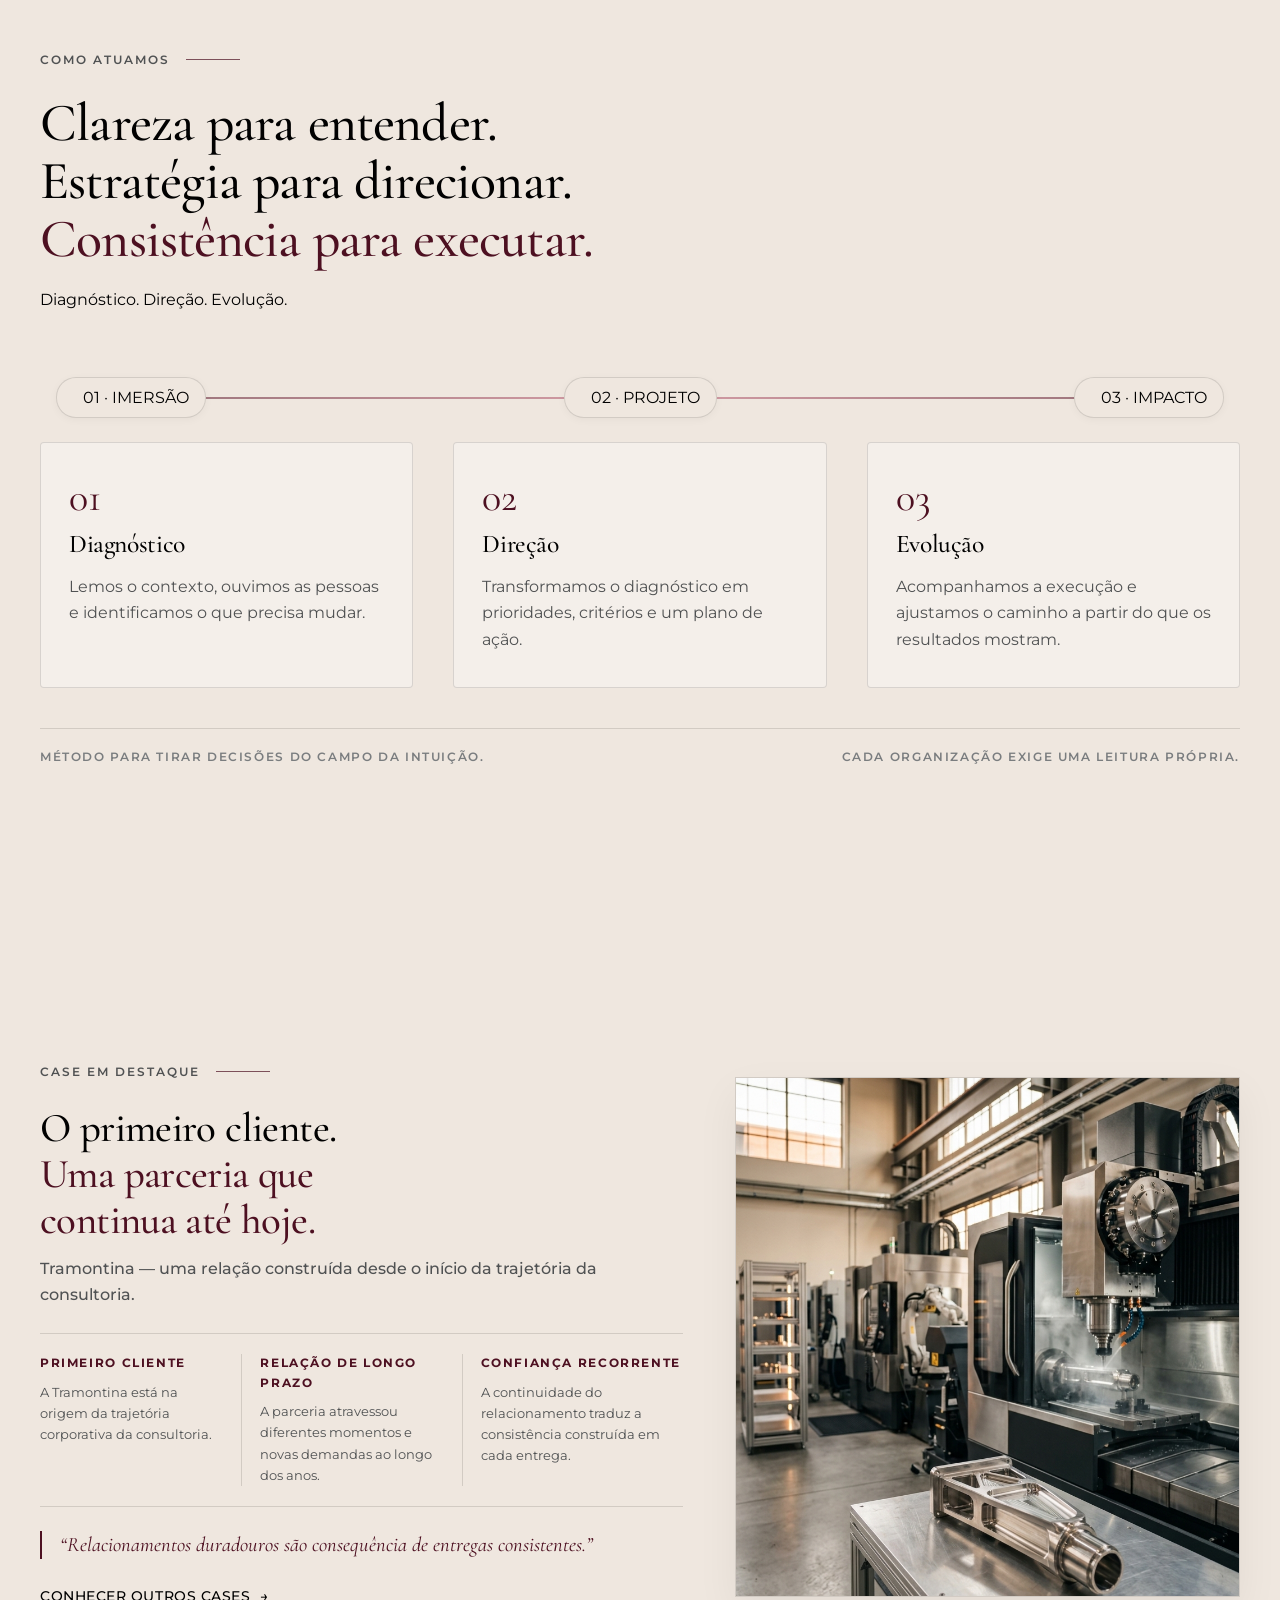
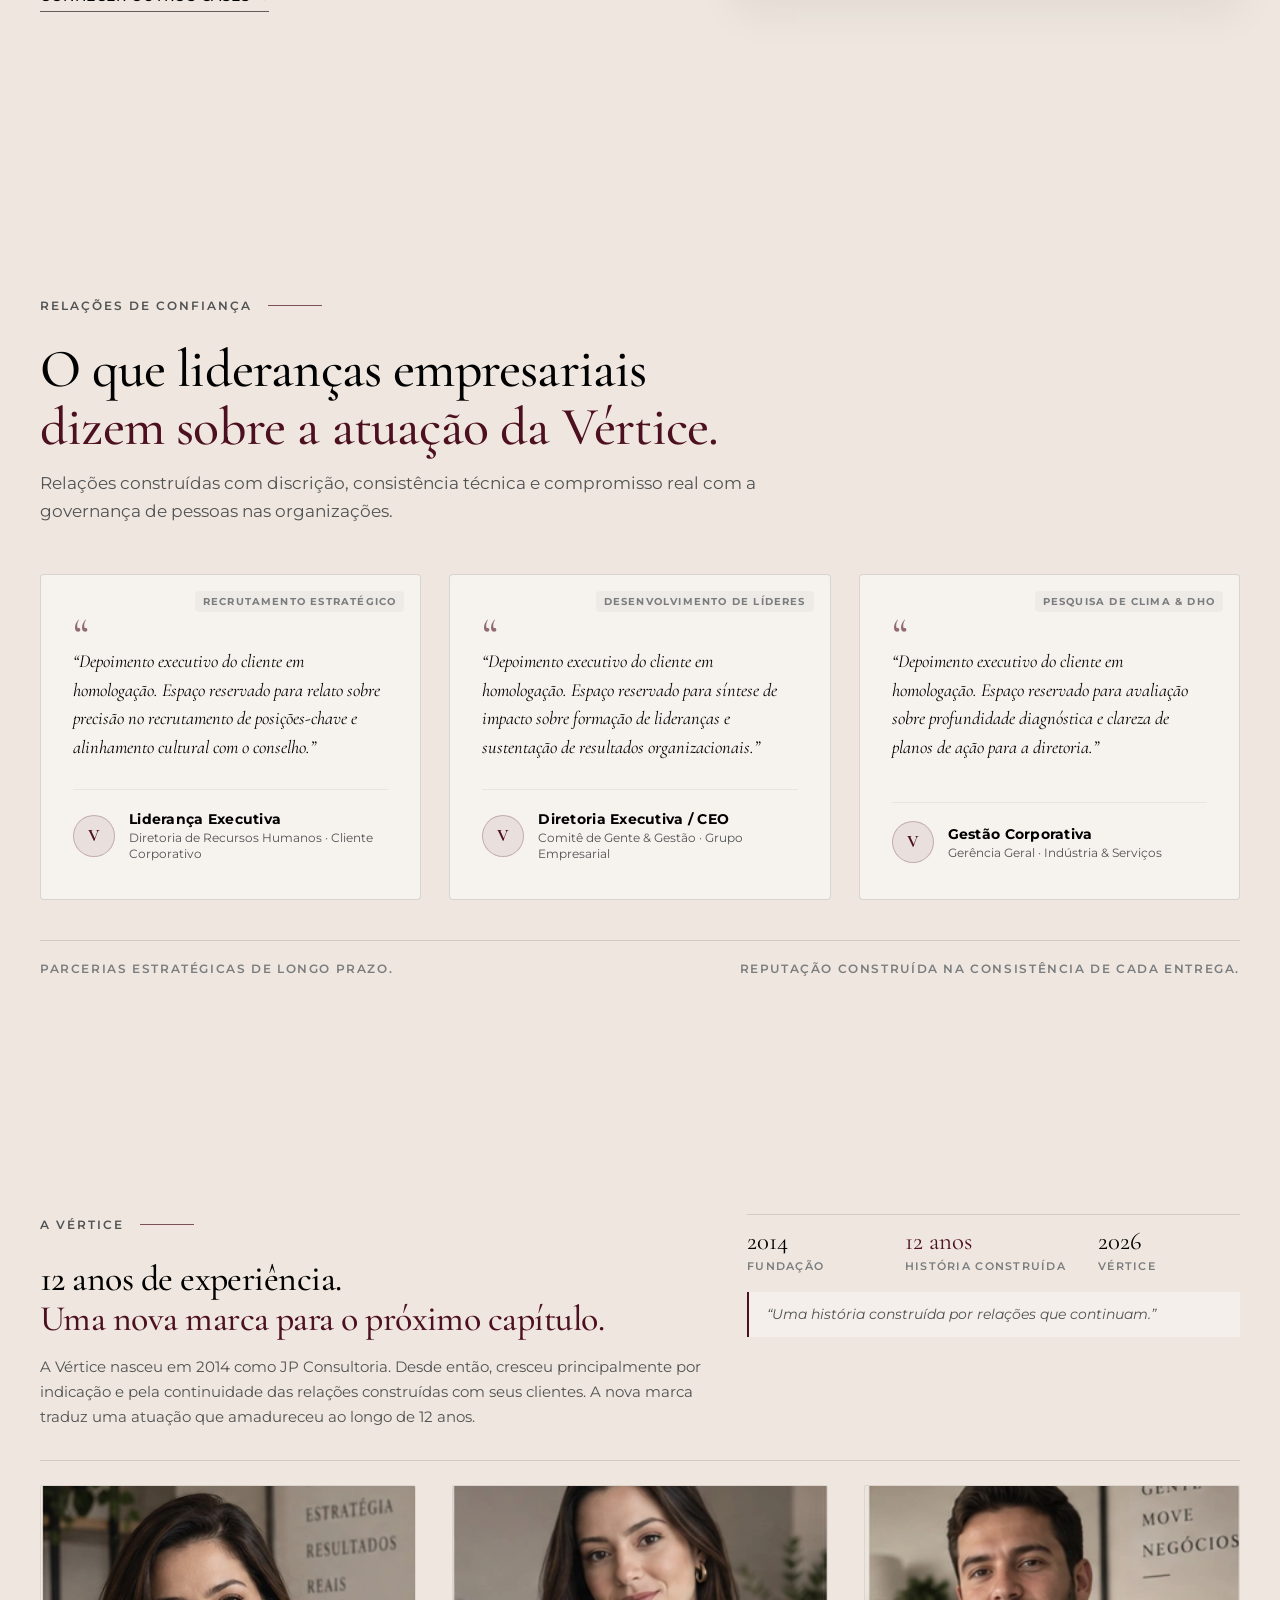
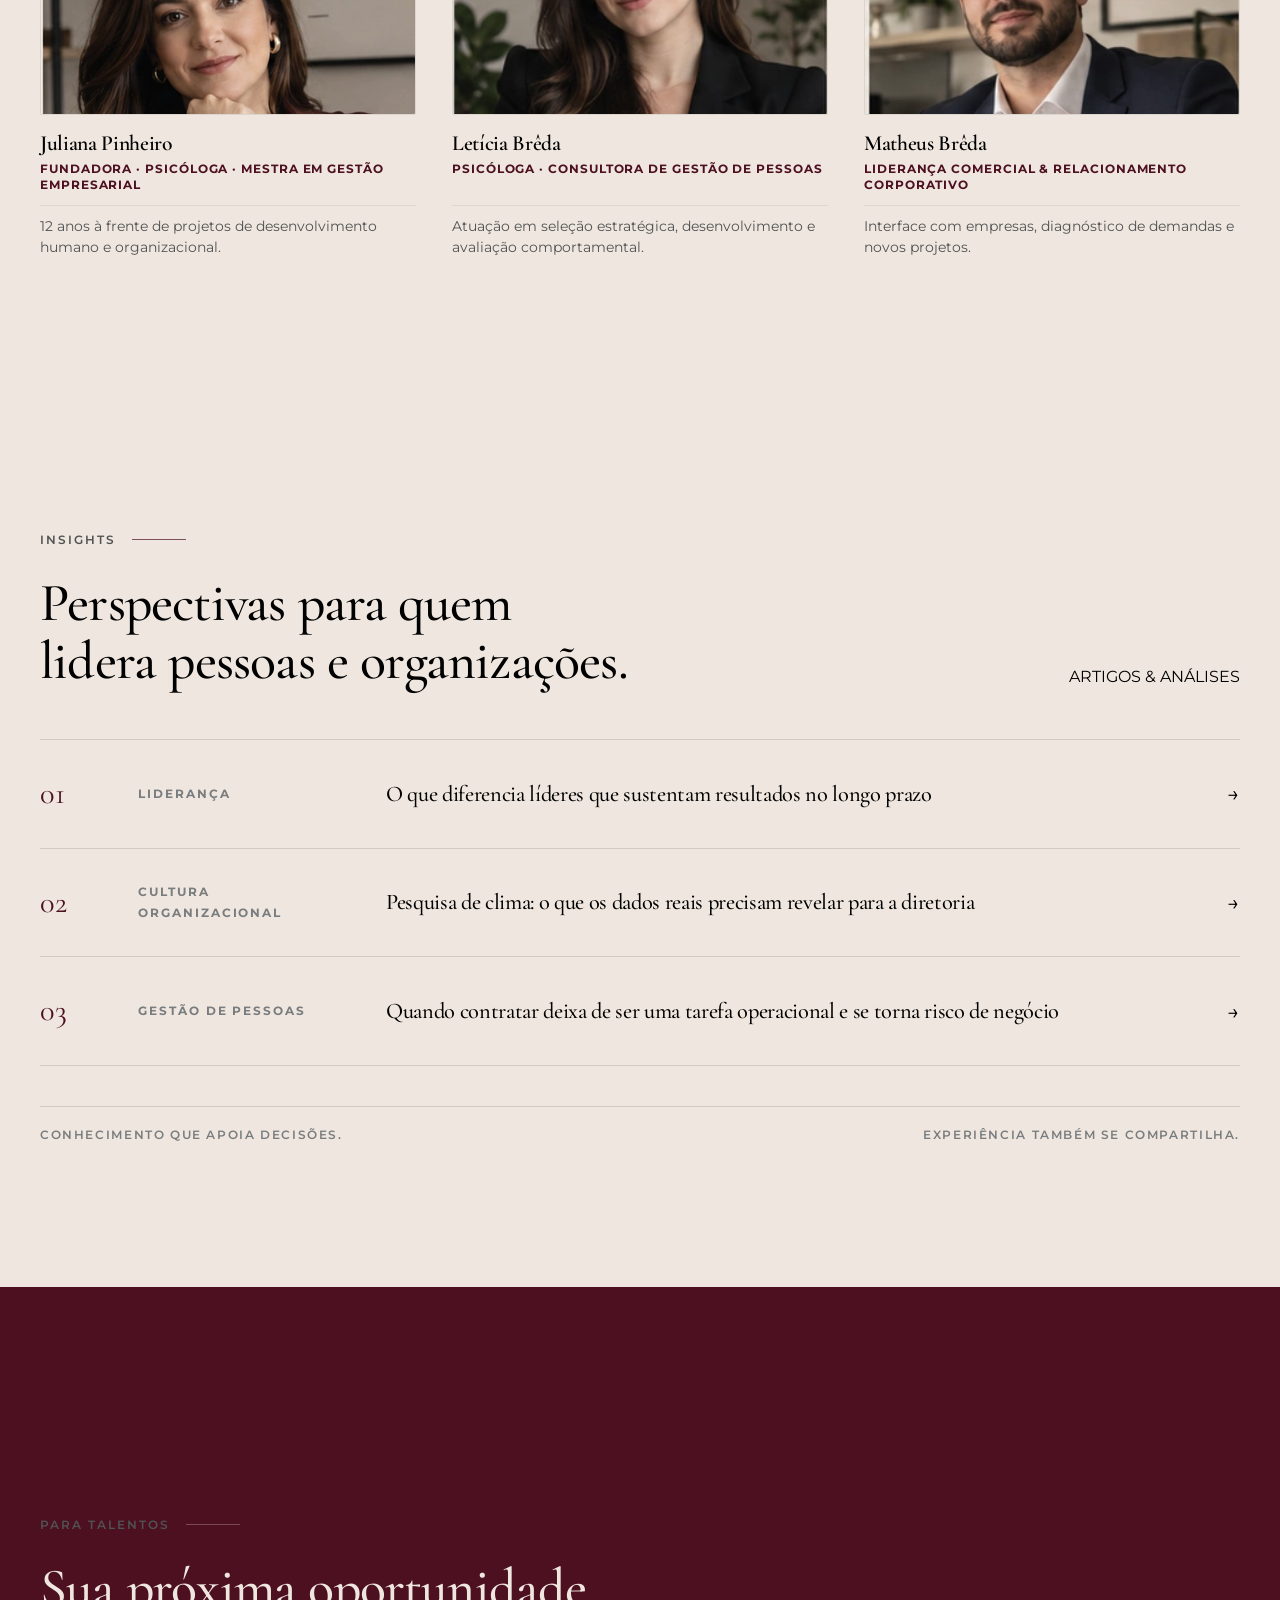
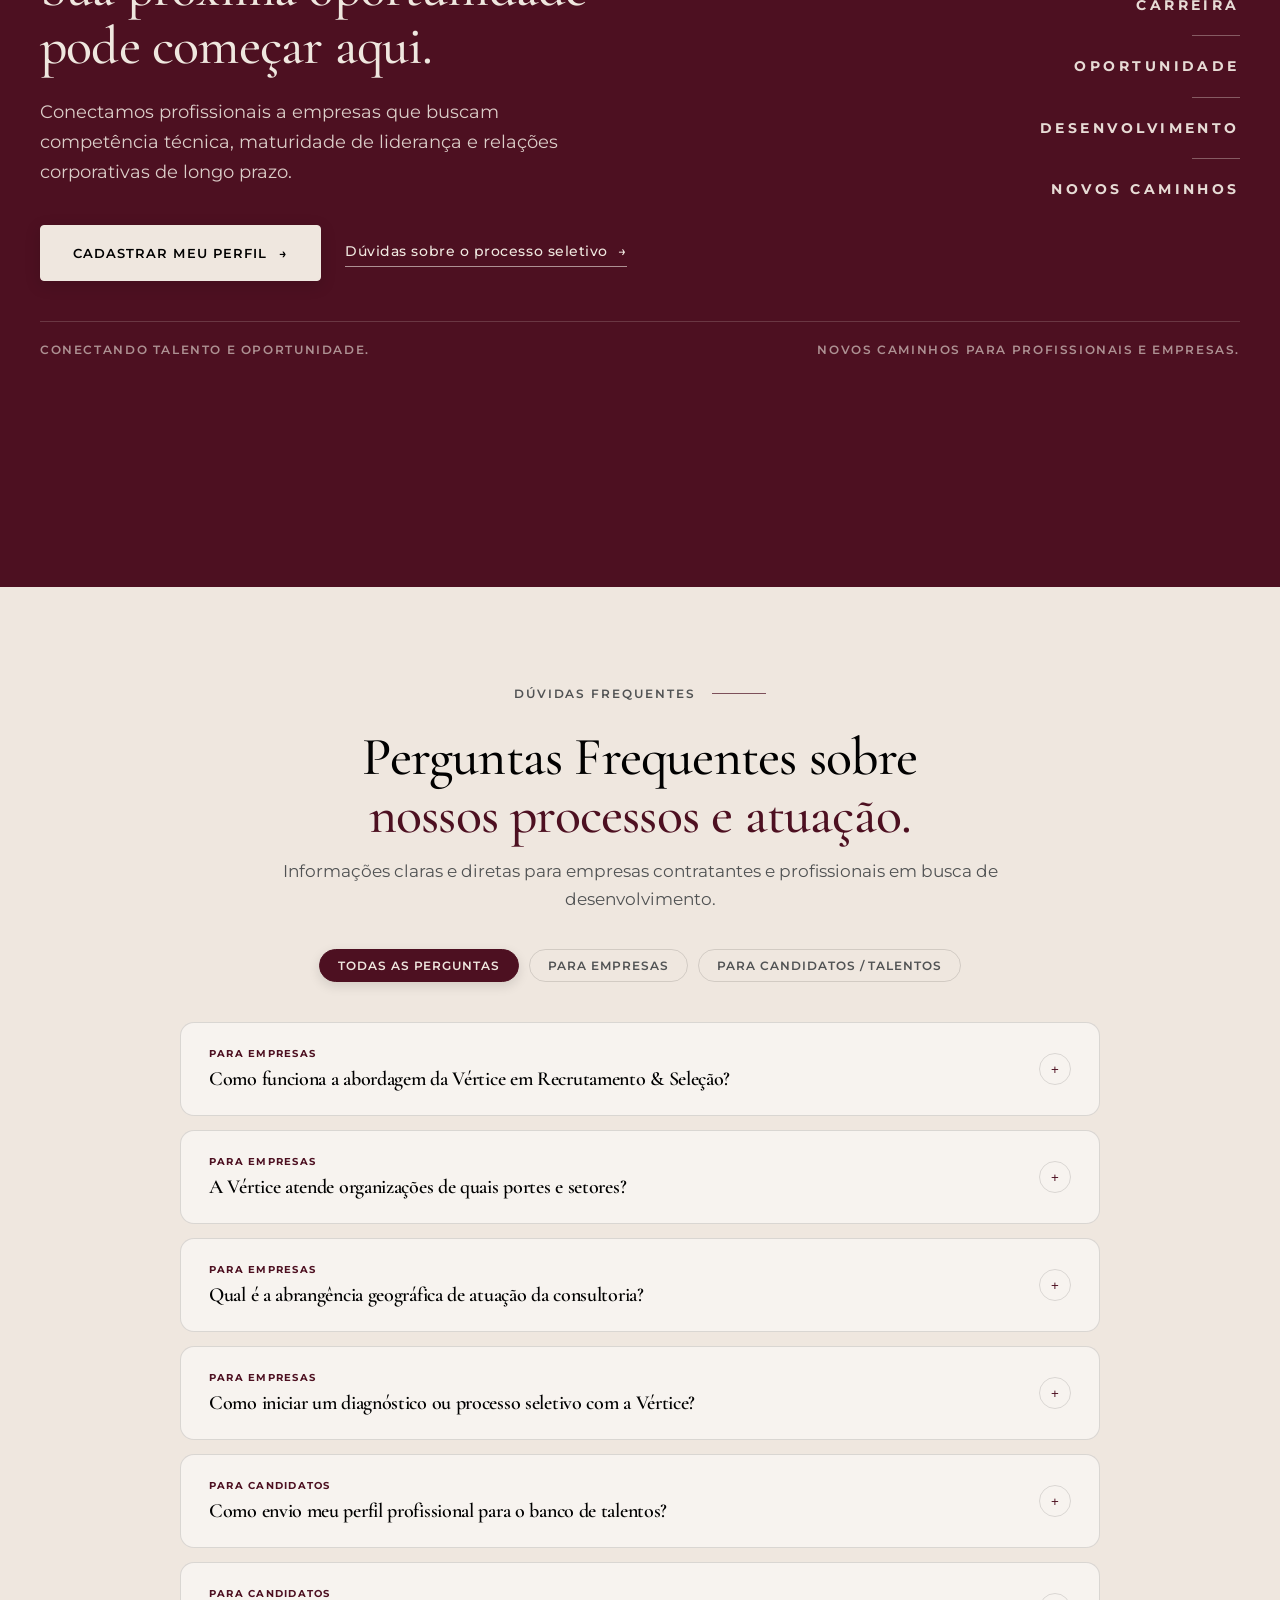
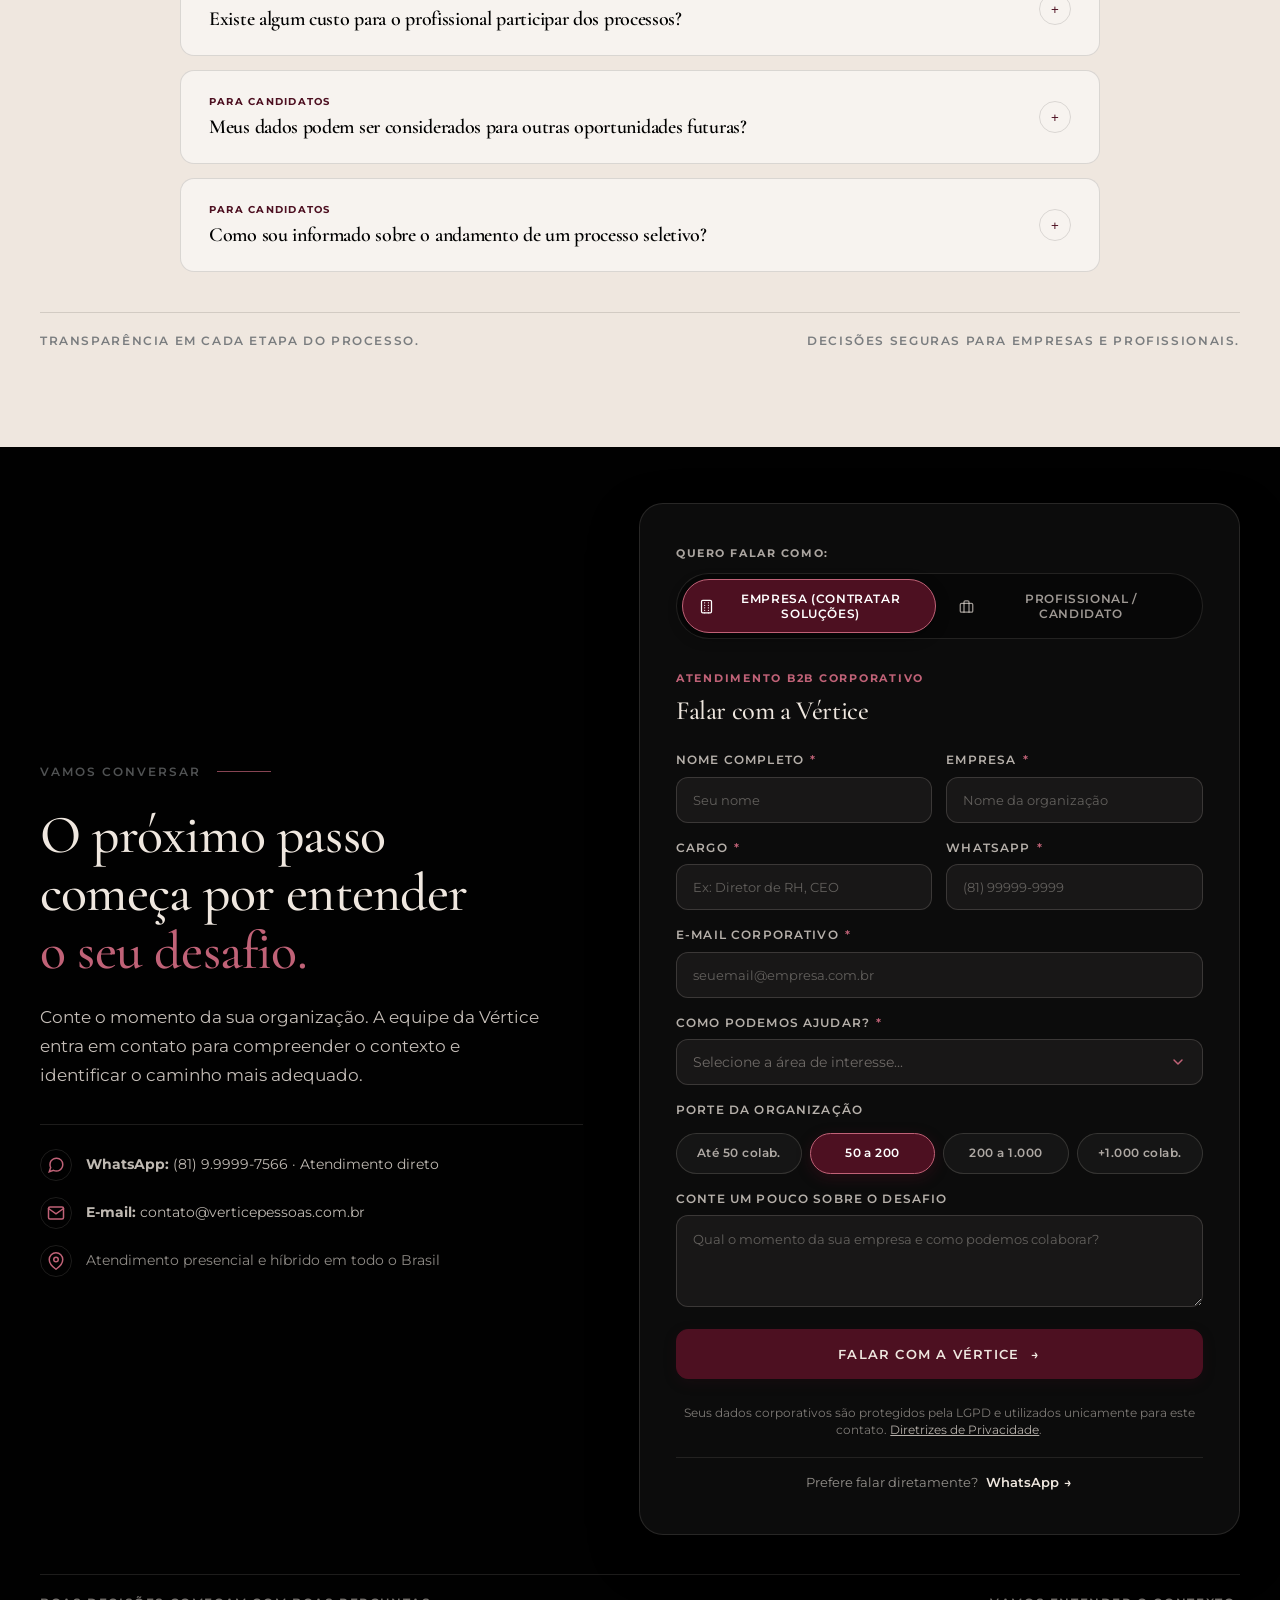
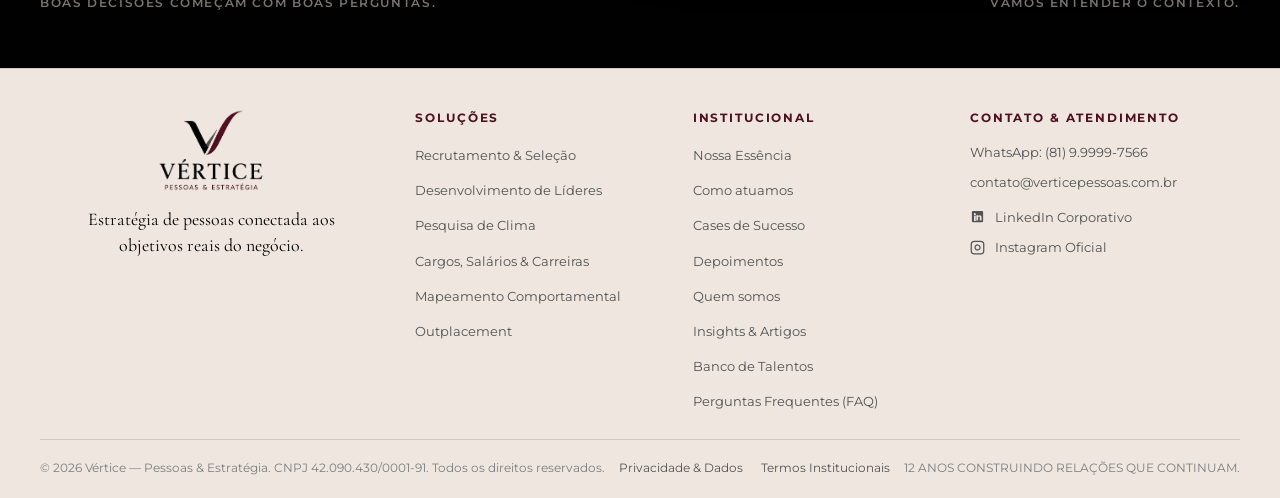
==== commit 1a05e174: "fix(site): refine FAQ answer spacing, rounded form select popover, and centered enlarged footer logo" ====
--- a/index.html
+++ b/index.html
@@ -93,6 +93,34 @@
         }
         document.documentElement.setAttribute('data-theme', themeToApply);
 
+        // Pré-aplicar logos oficiais assim que o DOM estiver pronto para evitar qualquer FOUC de imagem
+        var earlyLogos = {
+          current: {
+            'light-bg': 'assets/logos/logo-cortada.png',
+            'dark-bg': 'assets/logos/logo-negativa-branca.png'
+          },
+          navy: {
+            'light-bg': 'assets/logos/logo-navy-transparent-official.png',
+            'dark-bg': 'assets/logos/logo-navy-dark-official.png'
+          },
+          petrol: {
+            'light-bg': 'assets/logos/logo-petrol-transparent-official.png',
+            'dark-bg': 'assets/logos/logo-petrol-dark-official.png'
+          }
+        };
+
+        if (themeToApply !== 'current') {
+          window.addEventListener('DOMContentLoaded', function() {
+            var imgs = document.querySelectorAll('img[data-logo-variant]');
+            imgs.forEach(function(img) {
+              var v = img.getAttribute('data-logo-variant') || 'light-bg';
+              if (earlyLogos[themeToApply] && earlyLogos[themeToApply][v]) {
+                img.src = earlyLogos[themeToApply][v];
+              }
+            });
+          });
+        }
+
         var targetSec = params.get('section');
         if (targetSec) {
           window.addEventListener('DOMContentLoaded', function() {
@@ -1238,10 +1266,27 @@
               <span class="profile-selector-label">QUERO FALAR COMO:</span>
               <div class="form-profile-tabs" role="tablist" aria-label="Perfil de Atendimento">
                 <button type="button" class="form-profile-tab is-active" id="tab-btn-empresa" role="tab" aria-selected="true" aria-controls="panel-empresa" data-form-tab="empresa">
-                  <span>🏢 Empresa (Contratar Soluções)</span>
+                  <svg class="tab-btn-icon" width="16" height="16" viewBox="0 0 24 24" fill="none" stroke="currentColor" stroke-width="2" stroke-linecap="round" stroke-linejoin="round" aria-hidden="true">
+                    <rect x="4" y="2" width="16" height="20" rx="2" ry="2"></rect>
+                    <line x1="9" y1="22" x2="9" y2="22.01"></line>
+                    <line x1="15" y1="22" x2="15" y2="22.01"></line>
+                    <line x1="9" y1="18" x2="9" y2="18.01"></line>
+                    <line x1="15" y1="18" x2="15" y2="18.01"></line>
+                    <line x1="9" y1="14" x2="9" y2="14.01"></line>
+                    <line x1="15" y1="14" x2="15" y2="14.01"></line>
+                    <line x1="9" y1="10" x2="9" y2="10.01"></line>
+                    <line x1="15" y1="10" x2="15" y2="10.01"></line>
+                    <line x1="9" y1="6" x2="9" y2="6.01"></line>
+                    <line x1="15" y1="6" x2="15" y2="6.01"></line>
+                  </svg>
+                  <span>Empresa (Contratar Soluções)</span>
                 </button>
                 <button type="button" class="form-profile-tab" id="tab-btn-candidato" role="tab" aria-selected="false" aria-controls="panel-candidato" data-form-tab="candidato">
-                  <span>💼 Profissional / Candidato</span>
+                  <svg class="tab-btn-icon" width="16" height="16" viewBox="0 0 24 24" fill="none" stroke="currentColor" stroke-width="2" stroke-linecap="round" stroke-linejoin="round" aria-hidden="true">
+                    <rect x="2" y="7" width="20" height="14" rx="2" ry="2"></rect>
+                    <path d="M16 21V5a2 2 0 0 0-2-2h-4a2 2 0 0 0-2 2v16"></path>
+                  </svg>
+                  <span>Profissional / Candidato</span>
                 </button>
               </div>
             </div>
@@ -1529,7 +1574,7 @@
     <div class="container">
       <div class="footer-main-grid">
         <div class="footer-brand-col">
-          <img src="assets/logos/logo-cortada.png" alt="Vértice — Pessoas & Estratégia" class="footer-logo" width="160" height="54" data-logo-variant="light-bg">
+          <img src="assets/logos/logo-cortada.png" alt="Vértice — Pessoas & Estratégia" class="footer-logo" width="240" height="84" data-logo-variant="light-bg">
           <p class="footer-tagline">
             Estratégia de pessoas conectada aos objetivos reais do negócio.
           </p>
--- a/css/components.css
+++ b/css/components.css
@@ -249,7 +249,7 @@
 .b2b-form-card {
   background: rgba(18, 18, 18, 0.7);
   border: 1px solid var(--border-on-dark);
-  border-radius: var(--radius-sm);
+  border-radius: 24px;
   padding: 40px 36px;
   backdrop-filter: blur(12px);
   -webkit-backdrop-filter: blur(12px);
@@ -297,6 +297,7 @@
   display: flex;
   flex-direction: column;
   gap: 6px;
+  position: relative;
 }
 
 .b2b-label {
@@ -317,10 +318,10 @@
 .b2b-select,
 .b2b-textarea {
   width: 100%;
-  padding: 12px 14px;
+  padding: 13px 16px;
   background: rgba(239, 231, 223, 0.05);
   border: 1px solid rgba(239, 231, 223, 0.16);
-  border-radius: var(--radius-sm);
+  border-radius: 12px;
   font-family: var(--font-body);
   font-size: 0.88rem;
   color: var(--vertice-ivory);
@@ -368,6 +369,7 @@
   padding: 16px 28px;
   font-size: 0.84rem;
   letter-spacing: 0.09em;
+  border-radius: 12px;
 }
 
 .b2b-fallback-wrapper {
@@ -589,14 +591,14 @@
   display: flex;
   align-items: center;
   justify-content: center;
-  padding: 8px 6px;
+  padding: 9px 10px;
   font-size: 0.76rem;
   font-weight: 600;
   letter-spacing: 0.04em;
   color: rgba(239, 231, 223, 0.7);
   background: rgba(255, 255, 255, 0.04);
   border: 1px solid rgba(239, 231, 223, 0.15);
-  border-radius: var(--radius-xs);
+  border-radius: 999px;
   transition: all var(--duration-fast) var(--ease-editorial);
   text-align: center;
   white-space: nowrap;
@@ -972,10 +974,10 @@
   display: grid;
   grid-template-columns: 1fr 1fr;
   background: rgba(0, 0, 0, 0.35);
-  padding: 4px;
-  border-radius: var(--radius-sm);
+  padding: 5px;
+  border-radius: 999px;
   border: 1px solid var(--border-on-dark);
-  gap: 4px;
+  gap: 6px;
 }
 
 .form-profile-tab {
@@ -985,10 +987,10 @@
   font-family: var(--font-body);
   font-size: 0.78rem;
   font-weight: 600;
-  letter-spacing: 0.06em;
+  letter-spacing: 0.05em;
   text-transform: uppercase;
-  padding: 10px 14px;
-  border-radius: var(--radius-xs);
+  padding: 11px 16px;
+  border-radius: 999px;
   cursor: pointer;
   display: flex;
   align-items: center;
@@ -998,9 +1000,17 @@
   text-align: center;
 }
 
+.tab-btn-icon {
+  width: 15px;
+  height: 15px;
+  flex-shrink: 0;
+  display: inline-block;
+  vertical-align: middle;
+}
+
 .form-profile-tab:hover {
   color: #ffffff;
-  background: rgba(255, 255, 255, 0.05);
+  background: rgba(255, 255, 255, 0.06);
 }
 
 .form-profile-tab.is-active {
@@ -1090,7 +1100,7 @@
 
 .faq-item {
   border: 1px solid var(--border-soft);
-  border-radius: var(--radius-sm);
+  border-radius: 14px;
   background: rgba(255, 255, 255, 0.5);
   transition: border-color var(--duration-fast) var(--ease-editorial),
               box-shadow var(--duration-fast) var(--ease-editorial),
@@ -1172,19 +1182,22 @@
 .faq-answer-pane {
   max-height: 0;
   overflow: hidden;
-  transition: max-height 0.35s var(--ease-editorial), padding 0.3s;
+  transition: max-height 0.4s var(--ease-editorial), padding 0.3s;
   padding: 0 28px;
 }
 
 .faq-item.is-open .faq-answer-pane {
-  padding: 0 28px 24px 28px;
+  max-height: 600px;
+  padding: 6px 28px 32px 28px;
 }
 
 .faq-answer-pane p {
   font-family: var(--font-body);
-  font-size: 0.92rem;
-  line-height: 1.7;
+  font-size: 0.95rem;
+  line-height: 1.75;
   color: var(--text-secondary);
+  margin: 0;
+  padding-bottom: 4px;
 }
 
 /* --------------------------------------------------------------------------
@@ -1294,4 +1307,164 @@
   border-radius: 4px;
 }
 
-
+/* --------------------------------------------------------------------------
+   CUSTOM ROUNDED SELECT DROPDOWN (Design Redondo & Popover Moderno)
+   Gatilho arredondado + menu flutuante em pílula idêntico à referência visual
+   -------------------------------------------------------------------------- */
+
+.custom-select-wrapper {
+  position: relative;
+  width: 100%;
+}
+
+.b2b-field:has(.custom-select-wrapper.is-open),
+.b2b-field.select-is-open {
+  z-index: 990 !important;
+}
+
+.custom-select-wrapper.is-open {
+  z-index: 995 !important;
+}
+
+/* Oculta visualmente o select nativo mantendo acessibilidade e validação do form */
+.custom-select-wrapper select.b2b-select {
+  position: absolute !important;
+  opacity: 0 !important;
+  pointer-events: none !important;
+  width: 1px !important;
+  height: 1px !important;
+  margin: 0 !important;
+  padding: 0 !important;
+  border: none !important;
+}
+
+.custom-select-trigger {
+  width: 100%;
+  padding: 13px 16px;
+  background: rgba(239, 231, 223, 0.05);
+  border: 1px solid rgba(239, 231, 223, 0.16);
+  border-radius: 12px;
+  font-family: var(--font-body);
+  font-size: 0.88rem;
+  color: var(--vertice-ivory);
+  cursor: pointer;
+  display: flex;
+  align-items: center;
+  justify-content: space-between;
+  gap: 12px;
+  user-select: none;
+  transition: all var(--duration-fast) var(--ease-editorial);
+  outline: none;
+}
+
+.custom-select-trigger:hover {
+  border-color: rgba(239, 231, 223, 0.32);
+  background: rgba(239, 231, 223, 0.08);
+}
+
+.custom-select-wrapper.is-open .custom-select-trigger,
+.custom-select-trigger:focus-visible {
+  border-color: var(--vertice-wine-light);
+  background: rgba(239, 231, 223, 0.09);
+  box-shadow: 0 0 0 3px rgba(192, 98, 119, 0.22);
+}
+
+.custom-select-text {
+  white-space: nowrap;
+  overflow: hidden;
+  text-overflow: ellipsis;
+  flex: 1;
+  text-align: left;
+}
+
+.custom-select-placeholder {
+  color: rgba(239, 231, 223, 0.4);
+}
+
+.custom-select-chevron {
+  width: 16px;
+  height: 16px;
+  flex-shrink: 0;
+  color: var(--vertice-wine-light);
+  transition: transform 0.25s cubic-bezier(0.16, 1, 0.3, 1);
+}
+
+.custom-select-wrapper.is-open .custom-select-chevron {
+  transform: rotate(180deg);
+}
+
+/* Menu Dropdown Flutuante Arredondado com Estilo Popover */
+.custom-select-dropdown {
+  position: absolute;
+  top: calc(100% + 6px);
+  left: 0;
+  right: 0;
+  background: #161616;
+  border: 1px solid rgba(255, 255, 255, 0.16);
+  border-radius: 16px;
+  padding: 8px;
+  box-shadow: 0 20px 48px rgba(0, 0, 0, 0.85), 0 4px 14px rgba(0, 0, 0, 0.5);
+  backdrop-filter: blur(20px);
+  -webkit-backdrop-filter: blur(20px);
+  z-index: 100;
+  max-height: 210px;
+  overflow-y: auto;
+  opacity: 0;
+  visibility: hidden;
+  transform: translateY(-6px) scale(0.98);
+  transform-origin: top center;
+  transition: opacity 0.2s var(--ease-editorial),
+              transform 0.2s var(--ease-editorial),
+              visibility 0.2s;
+  scrollbar-width: thin;
+  scrollbar-color: rgba(255, 255, 255, 0.2) transparent;
+}
+
+.custom-select-dropdown::-webkit-scrollbar {
+  width: 6px;
+}
+
+.custom-select-dropdown::-webkit-scrollbar-thumb {
+  background: rgba(255, 255, 255, 0.2);
+  border-radius: 999px;
+}
+
+.custom-select-wrapper.is-open .custom-select-dropdown {
+  opacity: 1;
+  visibility: visible;
+  transform: translateY(0) scale(1);
+}
+
+.custom-select-option {
+  padding: 10px 14px;
+  border-radius: 10px;
+  font-family: var(--font-body);
+  font-size: 0.88rem;
+  color: rgba(239, 231, 223, 0.85);
+  cursor: pointer;
+  display: flex;
+  align-items: center;
+  justify-content: space-between;
+  transition: background 0.15s ease, color 0.15s ease;
+  user-select: none;
+}
+
+.custom-select-option:hover {
+  background: rgba(255, 255, 255, 0.08);
+  color: #ffffff;
+}
+
+/* Opção ativa/selecionada — efeito suave idêntico à referência do usuário */
+.custom-select-option.is-selected {
+  background: rgba(255, 255, 255, 0.14);
+  color: #ffffff;
+  font-weight: 600;
+}
+
+.custom-select-option.is-disabled {
+  opacity: 0.35;
+  cursor: default;
+  pointer-events: none;
+}
+
+
--- a/css/sections.css
+++ b/css/sections.css
@@ -11,7 +11,9 @@
   top: 0;
   left: 0;
   width: 100%;
-  height: 84px;
+  height: 96px;
+  display: flex;
+  align-items: center;
   background-color: var(--header-bg);
   backdrop-filter: blur(14px);
   -webkit-backdrop-filter: blur(14px);
@@ -24,7 +26,7 @@
 }
 
 .site-header.is-sticky {
-  height: 72px;
+  height: 76px;
   background-color: var(--header-bg-sticky);
   backdrop-filter: blur(16px);
   -webkit-backdrop-filter: blur(16px);
@@ -35,6 +37,7 @@
 .site-header .container {
   max-width: 1560px;
   width: 100%;
+  height: 100%;
   padding: 0 clamp(16px, 2.5vw, 40px);
 }
 
@@ -43,6 +46,7 @@
   align-items: center;
   justify-content: space-between;
   width: 100%;
+  height: 100%;
   gap: clamp(12px, 1.8vw, 28px);
 }
 
@@ -51,12 +55,13 @@
   align-items: center;
   text-decoration: none;
   flex-shrink: 0;
+  height: 100%;
 }
 
 .header-logo {
-  height: 50px;
+  height: 72px;
   width: auto;
-  max-width: 145px;
+  max-width: 180px;
   display: block;
   transition: transform var(--duration-fast) var(--ease-editorial),
               height var(--duration-fast) var(--ease-editorial);
@@ -64,8 +69,8 @@
 }
 
 .site-header.is-sticky .header-logo {
-  height: 42px;
-  max-width: 125px;
+  height: 56px;
+  max-width: 150px;
 }
 
 .header-logo:hover {
@@ -79,6 +84,7 @@
   gap: clamp(8px, 1.2vw, 22px);
   flex: 1 1 auto;
   margin: 0;
+  height: 100%;
 }
 
 .nav-link {
@@ -87,7 +93,7 @@
   font-weight: 500;
   color: var(--text-primary);
   position: relative;
-  padding: 6px 2px;
+  padding: 8px 2px;
   letter-spacing: 0.01em;
   white-space: nowrap !important;
   flex-shrink: 0;
@@ -121,6 +127,7 @@
   align-items: center;
   gap: clamp(10px, 1.2vw, 18px);
   flex-shrink: 0;
+  height: 100%;
 }
 
 .header-btn {
@@ -163,7 +170,7 @@
   display: flex;
   align-items: center;
   padding: 0;
-  padding-top: 96px;
+  padding-top: 112px;
   overflow: hidden;
   background-color: var(--bg-primary);
   box-sizing: border-box;
@@ -1448,22 +1455,27 @@
 .footer-brand-col {
   display: flex;
   flex-direction: column;
-  gap: 12px;
+  align-items: center;
+  text-align: center;
+  gap: 16px;
 }
 
 .footer-logo {
-  height: 46px;
+  height: 82px;
   width: auto;
-  align-self: flex-start;
+  max-width: 260px;
+  align-self: center;
   object-fit: contain;
 }
 
 .footer-tagline {
   font-family: var(--font-display);
-  font-size: 1.1rem;
+  font-size: 1.12rem;
   color: var(--vertice-black);
-  line-height: 1.35;
-  max-width: 300px;
+  line-height: 1.4;
+  text-align: center;
+  max-width: 290px;
+  margin: 0 auto;
 }
 
 .footer-col-title {
--- a/css/responsive.css
+++ b/css/responsive.css
@@ -150,22 +150,22 @@
 
   /* 00. Header & Gaveta Mobile */
   .site-header {
-    height: 72px;
+    height: 76px;
     z-index: 1005;
   }
 
   .site-header.is-sticky {
-    height: 68px;
+    height: 70px;
   }
 
   .header-logo {
-    height: 44px;
+    height: 52px;
   }
 
   /* Dropdown Sheet Parcial (Nítido, 100% legível, estilo Lovable/FNB) */
   .header-nav {
     position: fixed;
-    top: 72px;
+    top: 76px;
     left: 0;
     width: 100%;
     height: auto;
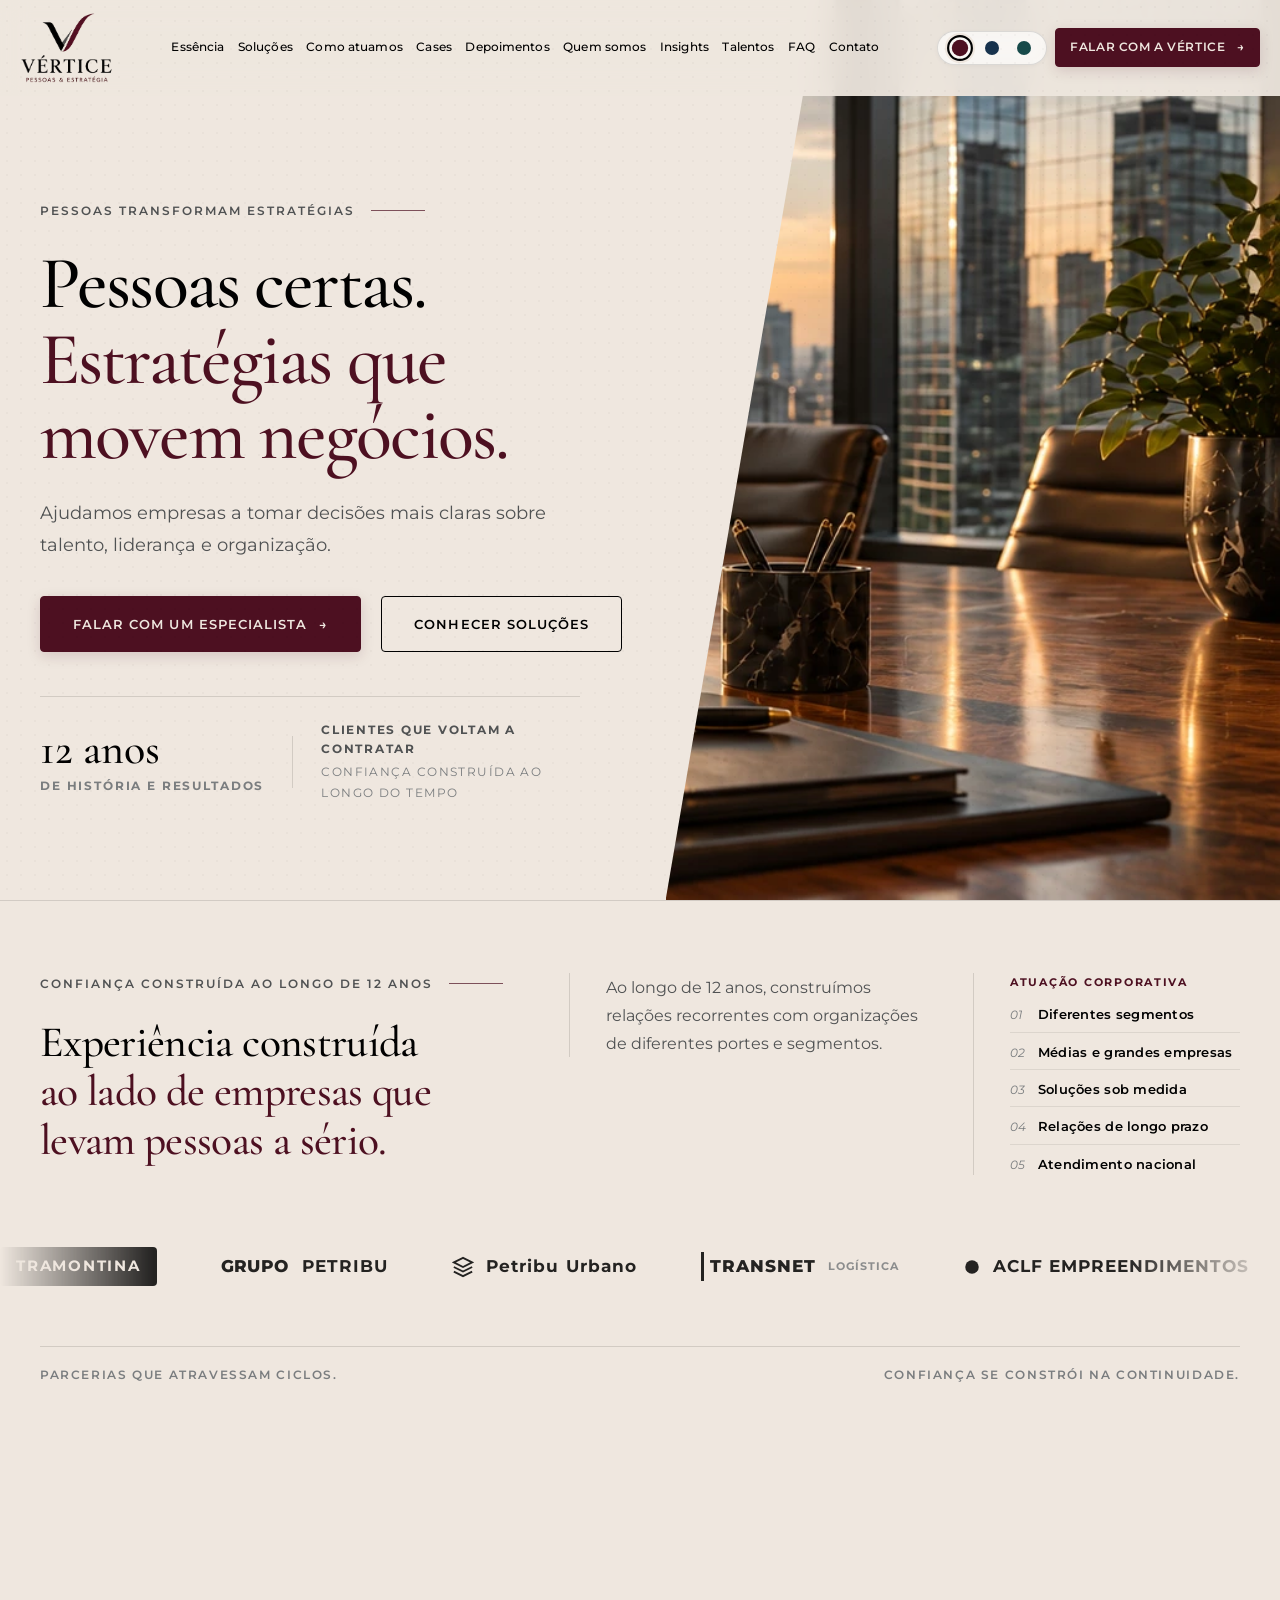
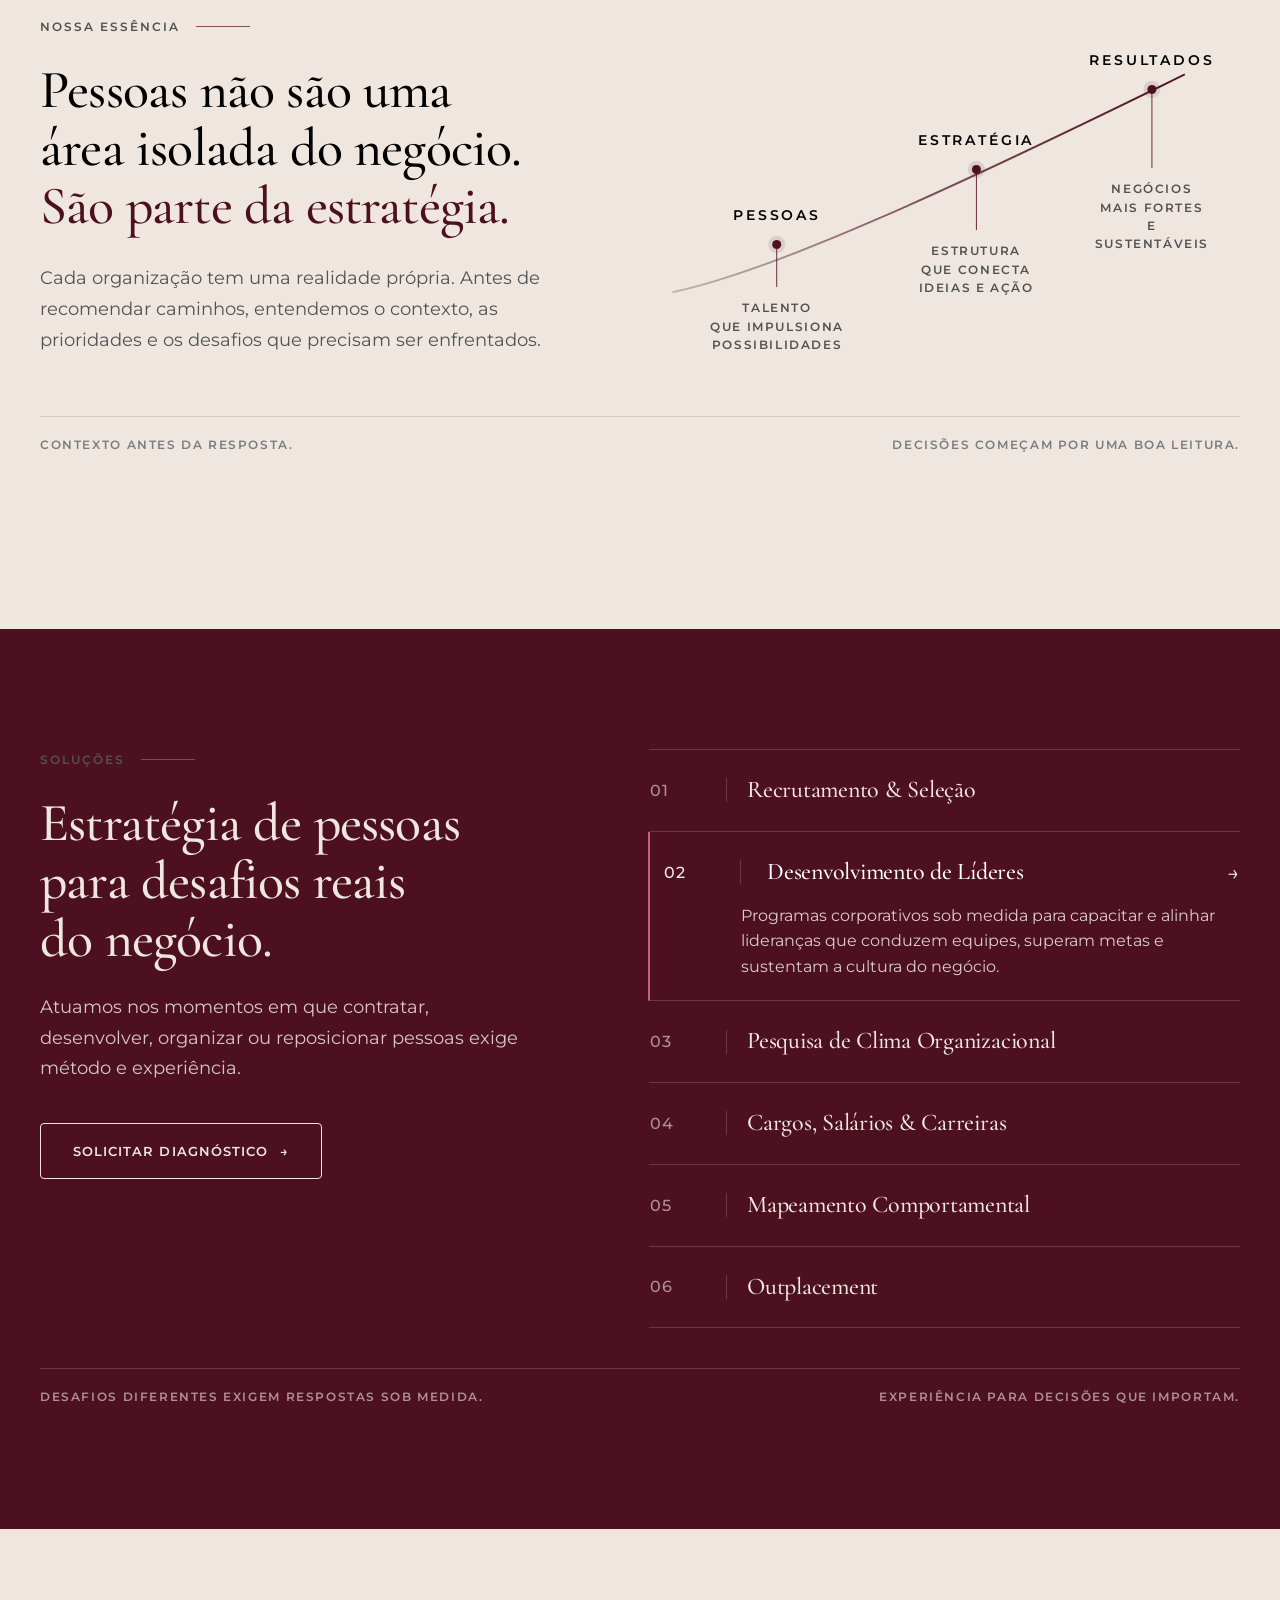
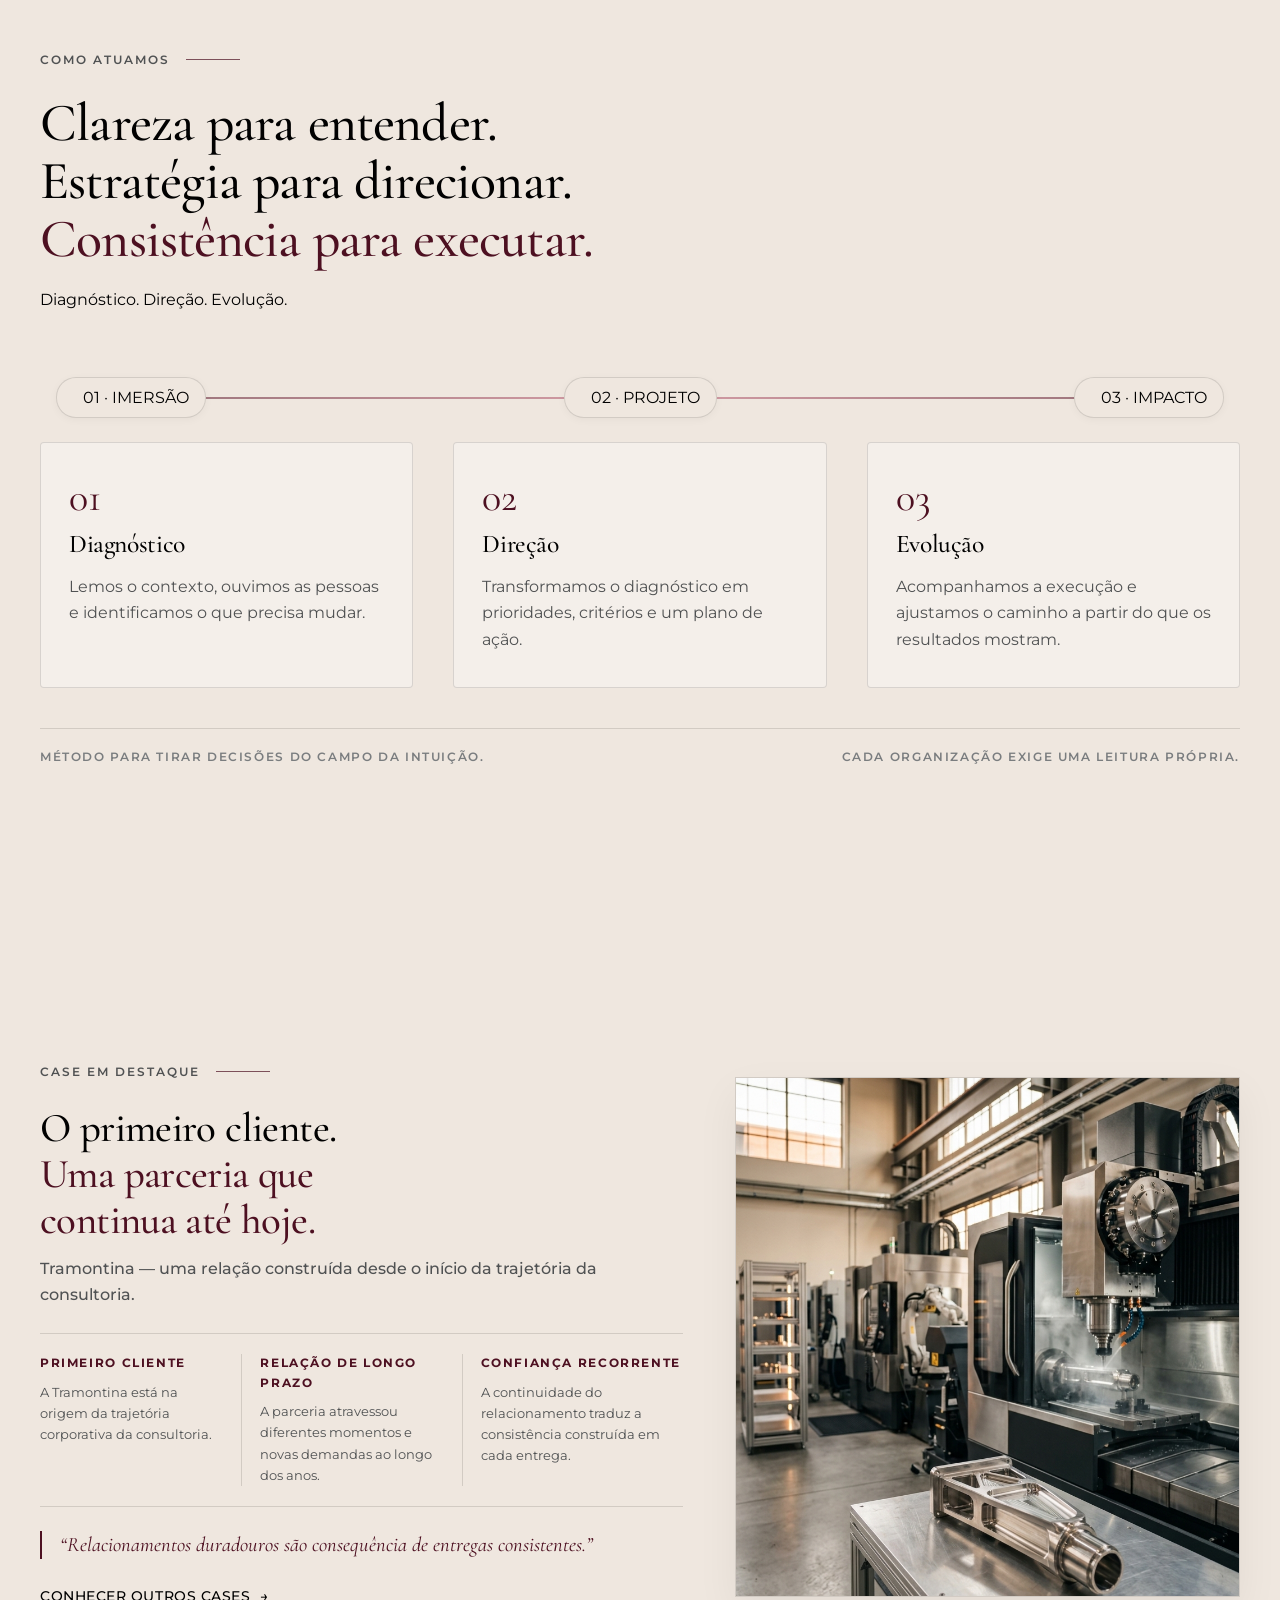
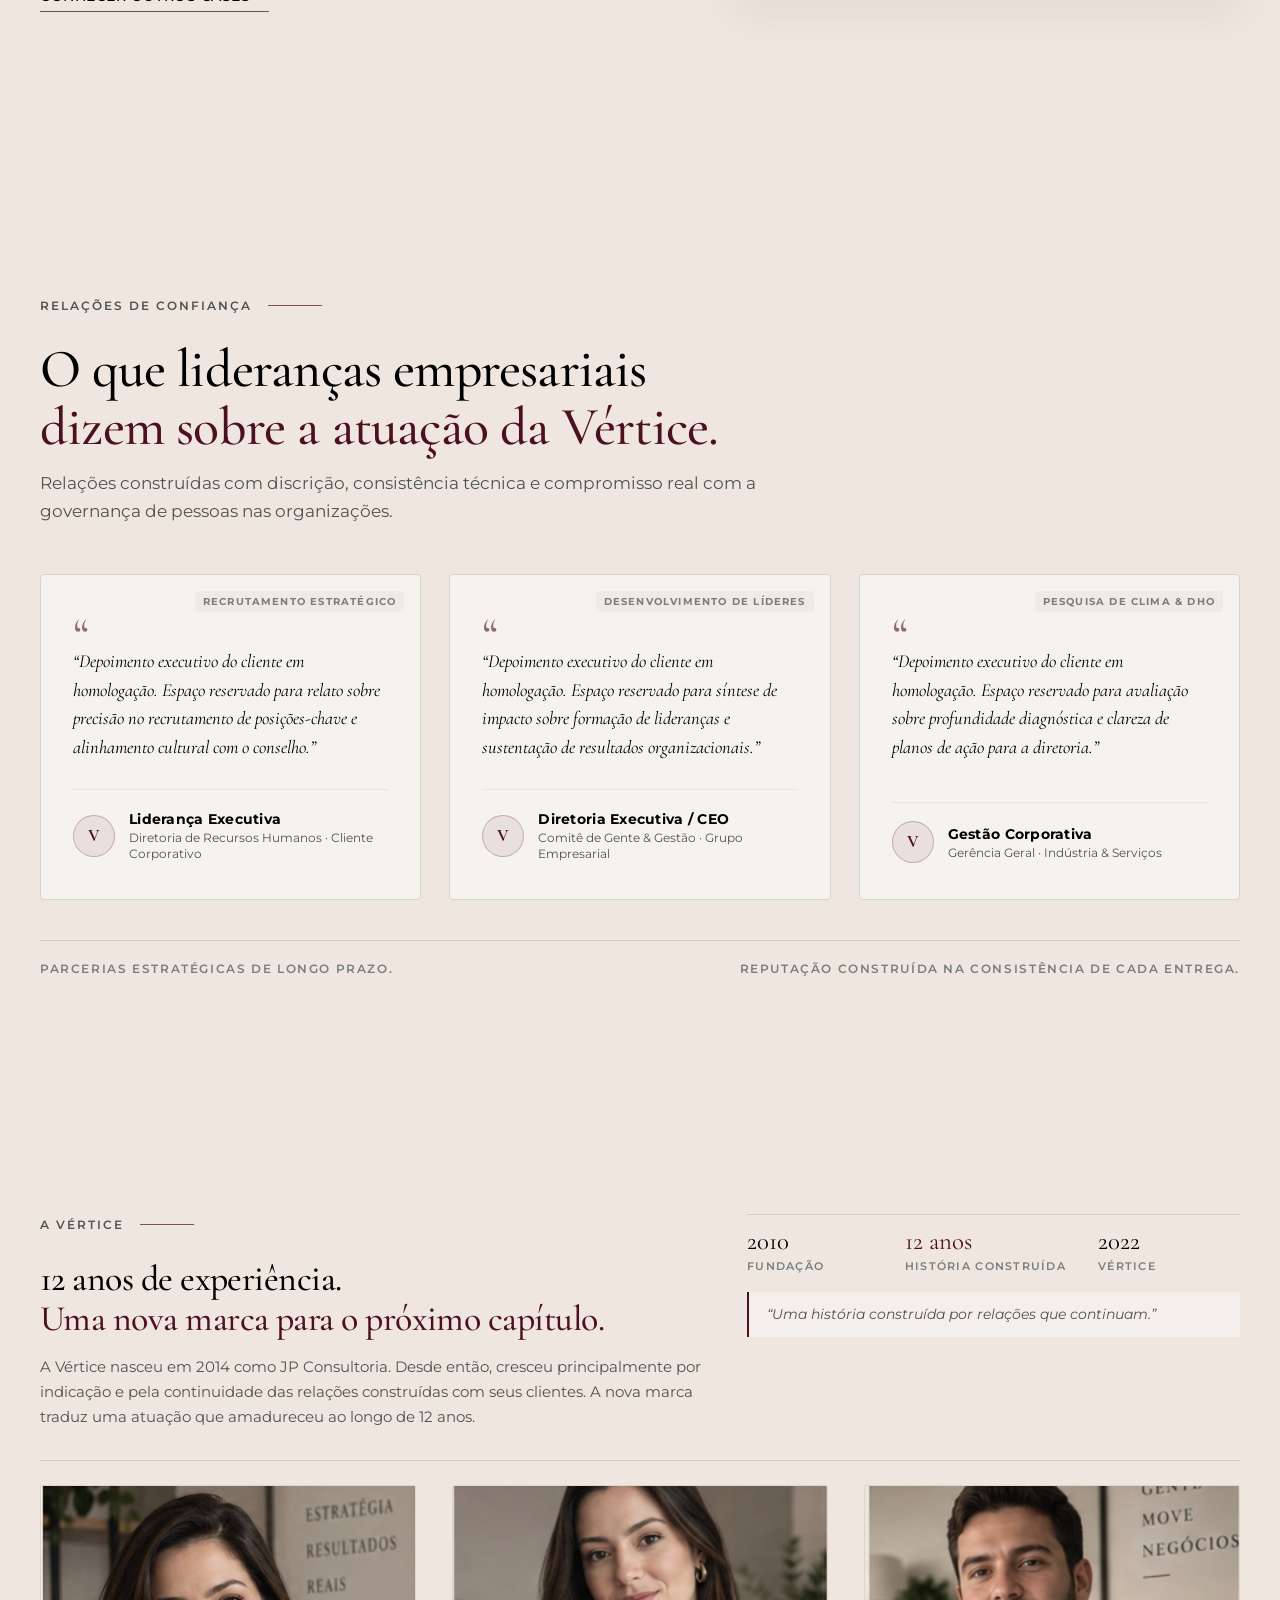
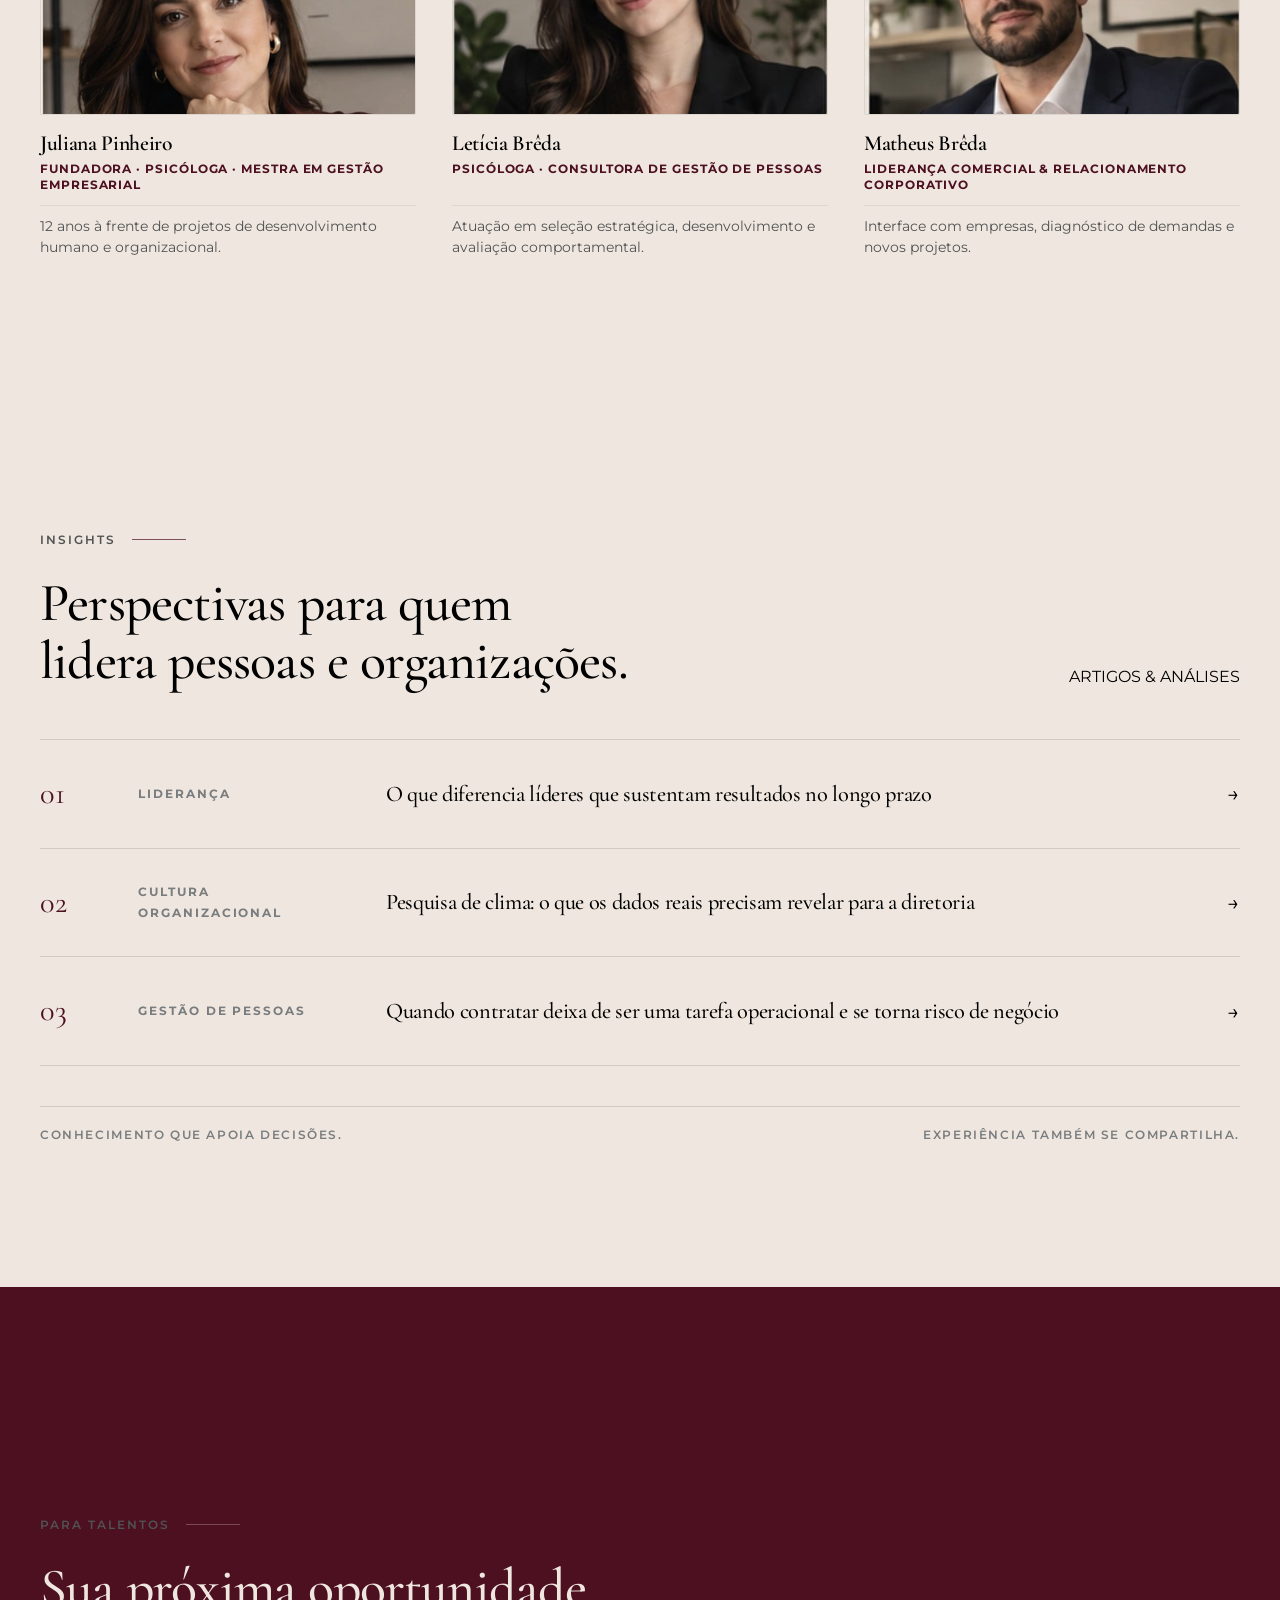
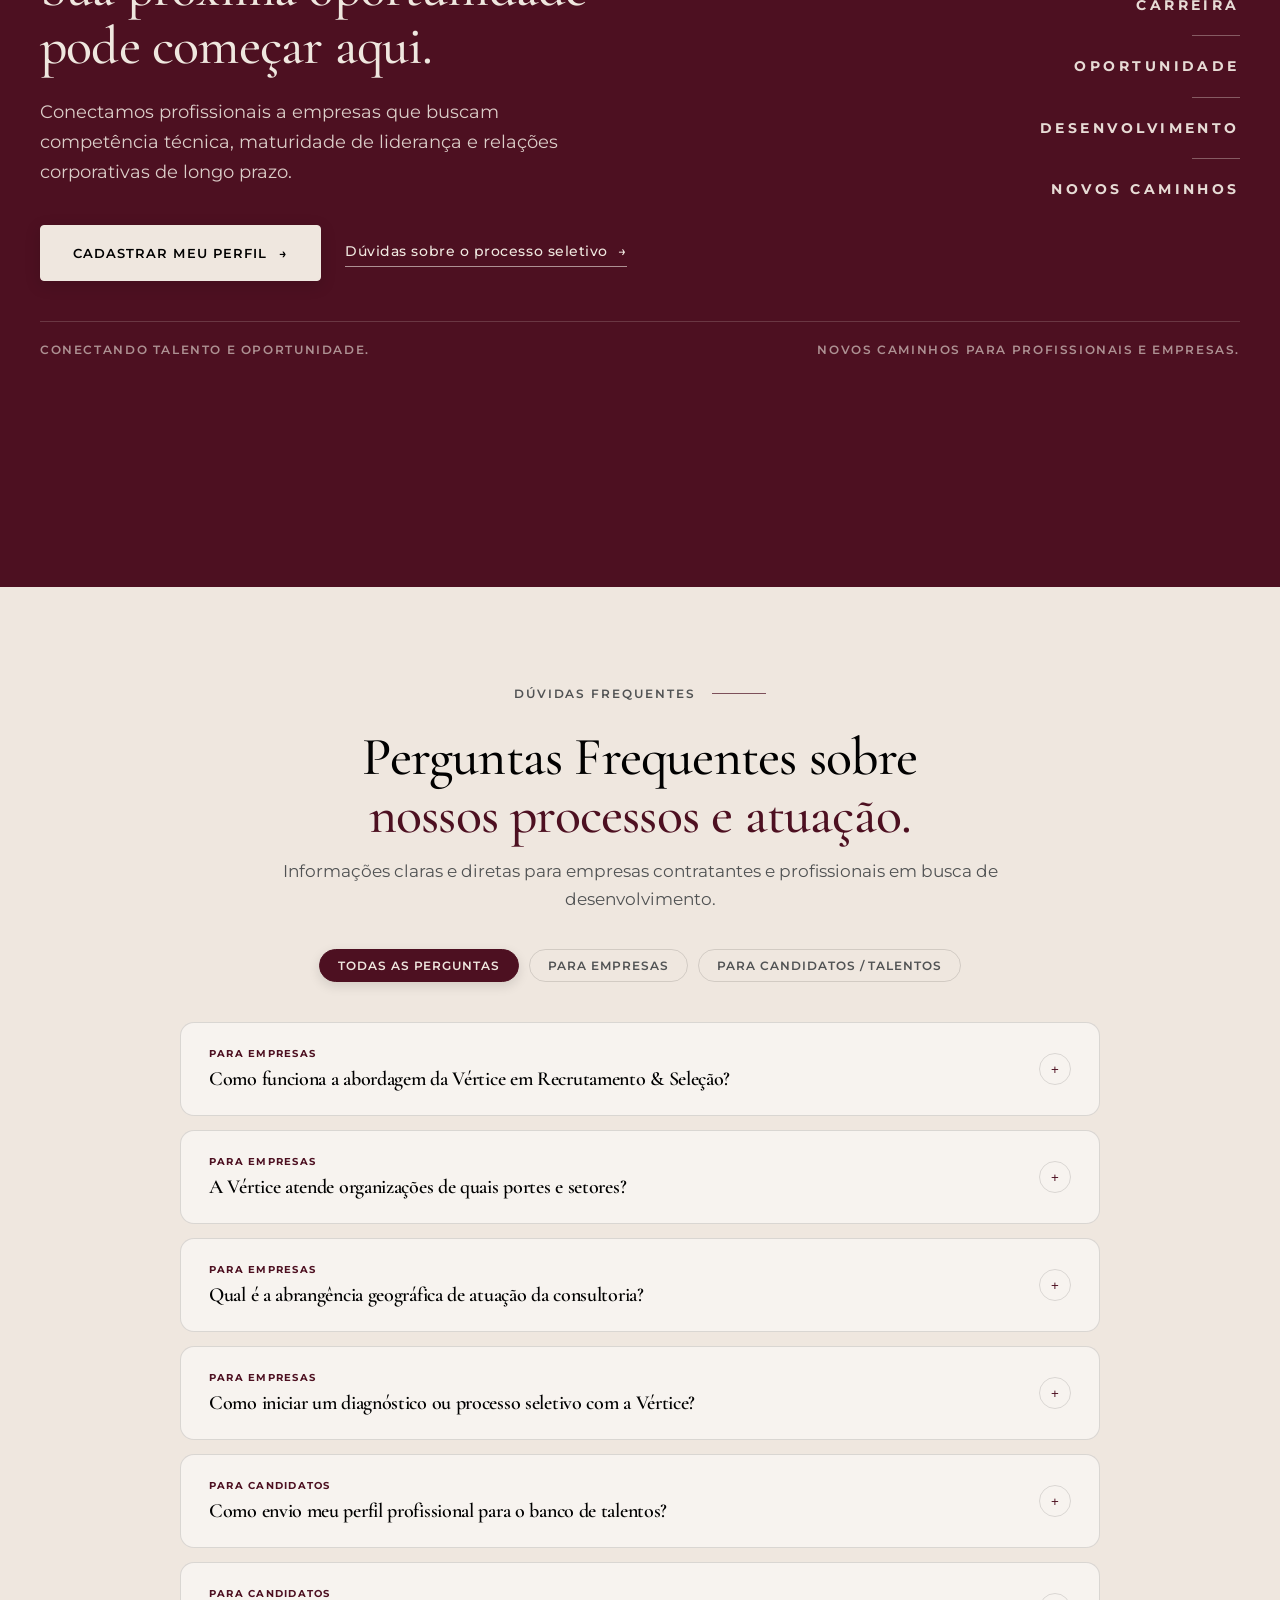
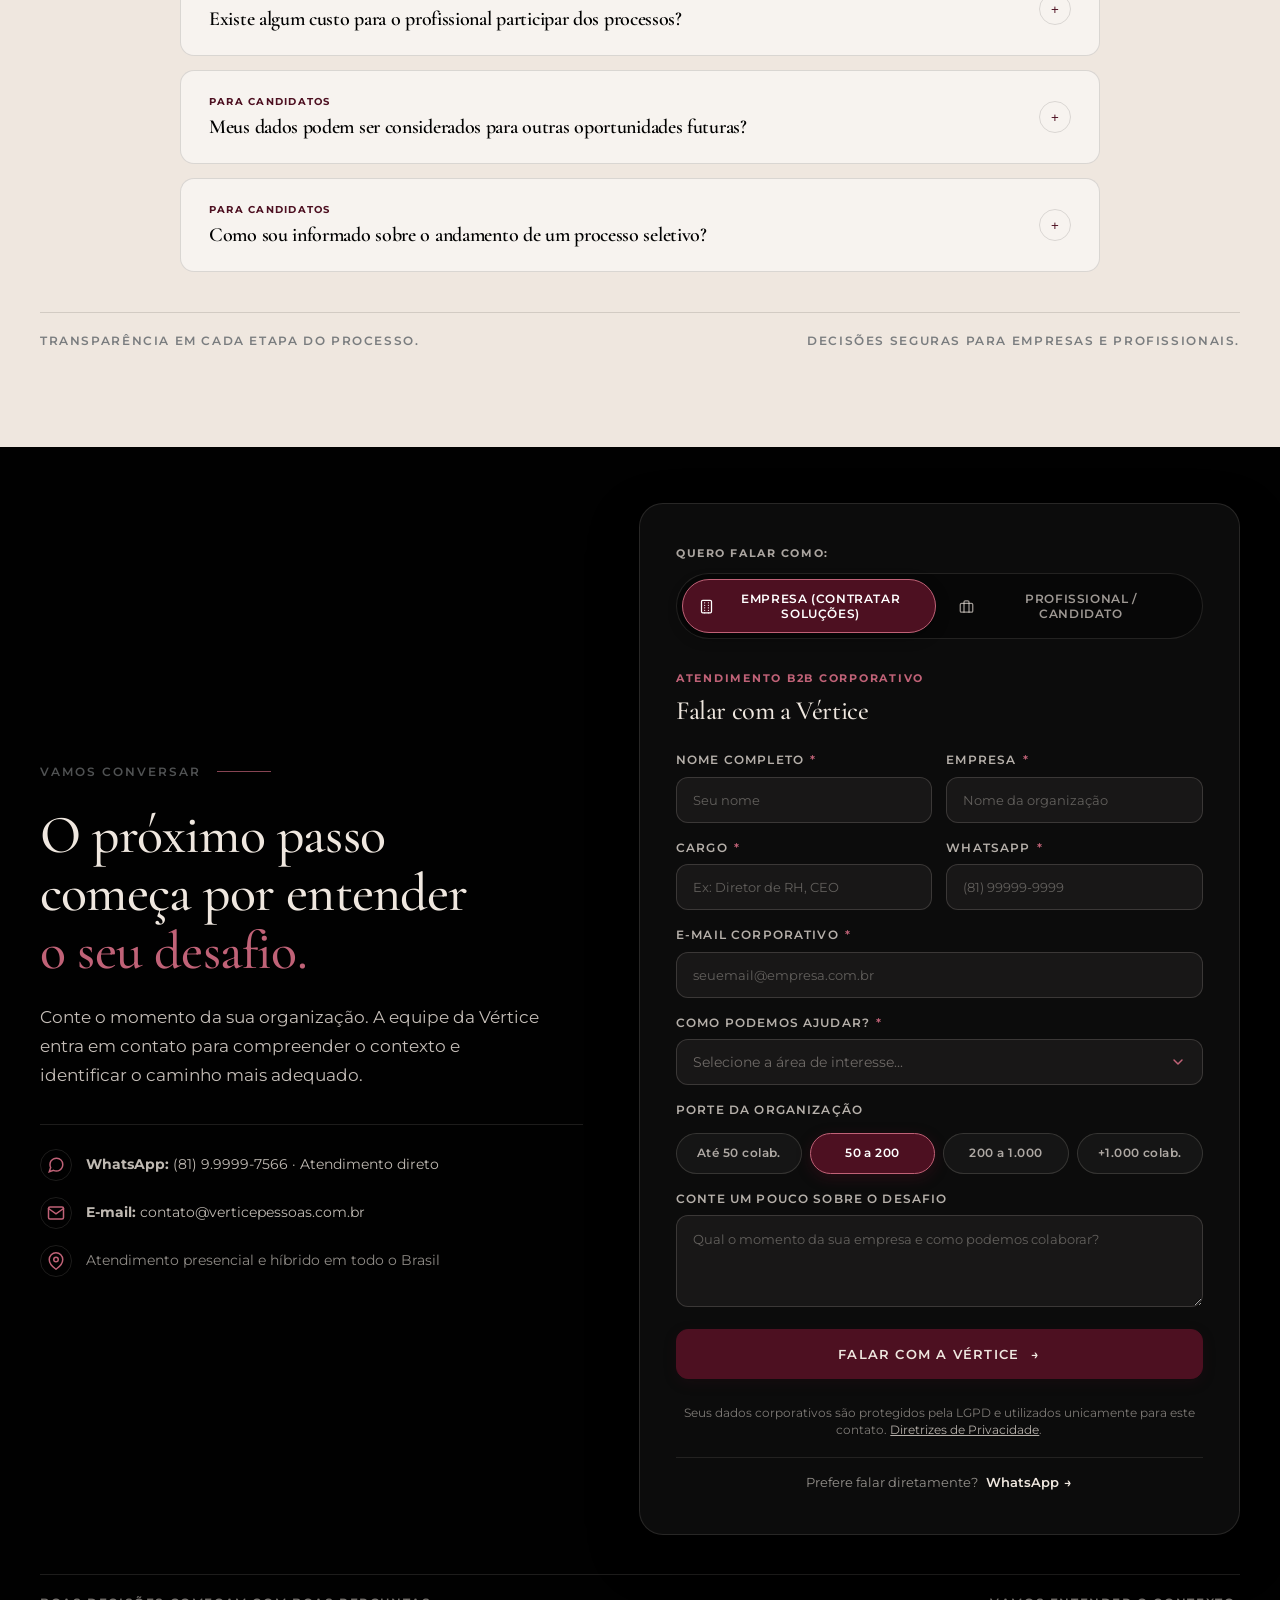
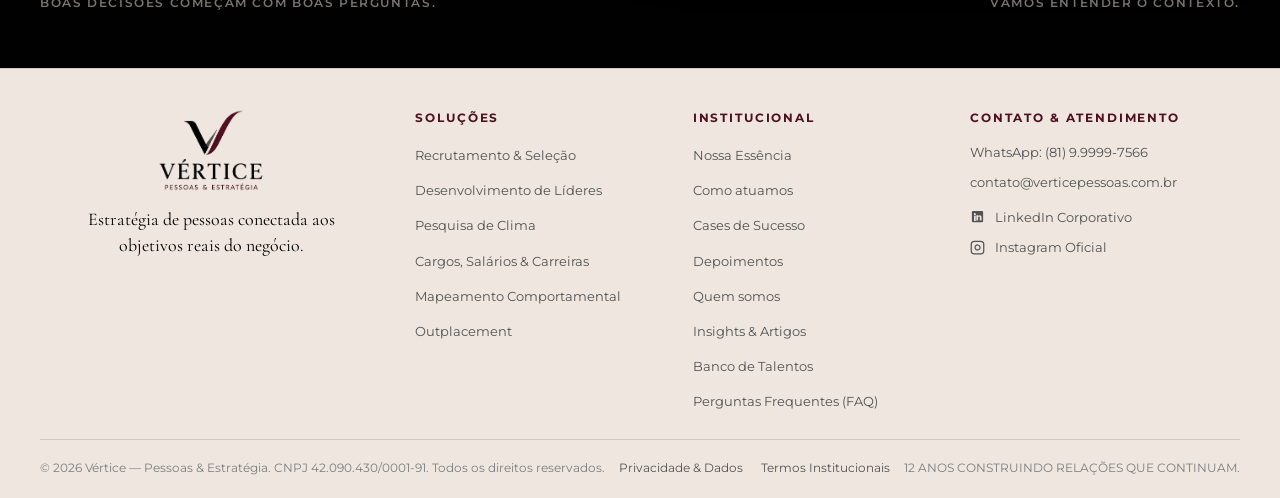
==== commit 4d1606b8: "feat(site): add WhatsApp CTAs to success states" ====
--- a/index.html
+++ b/index.html
@@ -147,6 +147,25 @@
       </a>
 
       <nav class="header-nav" id="header-nav" aria-label="Navegação principal">
+        <!-- Seletor de Identidade Visual no Topo do Menu Mobile -->
+        <div class="mobile-theme-selector-wrap">
+          <div class="mobile-theme-header">
+            <span class="mobile-theme-label">Identidade Visual</span>
+            <span class="mobile-theme-hint">Trocar cores & logo</span>
+          </div>
+          <div class="theme-switcher-pill mobile-theme-switcher-pill" role="radiogroup" aria-label="Seletor de Identidade Visual Mobile">
+            <button type="button" class="theme-dot-btn is-active" data-theme-val="current" data-theme-value="current" data-tooltip="Atual (Vinho)" title="Identidade Atual (Vinho)" aria-label="Tema Atual (Vinho)" aria-checked="true" aria-pressed="true" role="radio">
+              <span class="theme-dot-caption">Vinho</span>
+            </button>
+            <button type="button" class="theme-dot-btn" data-theme-val="navy" data-theme-value="navy" data-tooltip="Azul-Marinho" title="Tema Azul-Marinho" aria-label="Tema Azul-Marinho" aria-checked="false" aria-pressed="false" role="radio">
+              <span class="theme-dot-caption">Azul</span>
+            </button>
+            <button type="button" class="theme-dot-btn" data-theme-val="petrol" data-theme-value="petrol" data-tooltip="Verde-Petróleo" title="Tema Verde-Petróleo" aria-label="Tema Verde-Petróleo" aria-checked="false" aria-pressed="false" role="radio">
+              <span class="theme-dot-caption">Petróleo</span>
+            </button>
+          </div>
+        </div>
+
         <a href="#essencia" class="nav-link">Essência</a>
         <a href="#solucoes" class="nav-link">Soluções</a>
         <a href="#metodologia" class="nav-link">Como atuamos</a>
@@ -157,16 +176,6 @@
         <a href="#talentos" class="nav-link">Talentos</a>
         <a href="#faq" class="nav-link">FAQ</a>
         <a href="#contato" class="nav-link">Contato</a>
-
-        <!-- Seletor de Identidade no Drawer Mobile -->
-        <div class="mobile-theme-selector-wrap">
-          <span class="mobile-theme-label">Identidade Visual:</span>
-          <div class="theme-switcher-pill" role="radiogroup" aria-label="Seletor de Identidade Visual Mobile">
-            <button type="button" class="theme-dot-btn is-active" data-theme-val="current" data-theme-value="current" data-tooltip="Atual (Vinho)" title="Identidade Atual (Vinho)" aria-label="Tema Atual (Vinho)" aria-checked="true" aria-pressed="true" role="radio"></button>
-            <button type="button" class="theme-dot-btn" data-theme-val="navy" data-theme-value="navy" data-tooltip="Azul-Marinho" title="Tema Azul-Marinho" aria-label="Tema Azul-Marinho" aria-checked="false" aria-pressed="false" role="radio"></button>
-            <button type="button" class="theme-dot-btn" data-theme-val="petrol" data-theme-value="petrol" data-tooltip="Verde-Petróleo" title="Tema Verde-Petróleo" aria-label="Tema Verde-Petróleo" aria-checked="false" aria-pressed="false" role="radio"></button>
-          </div>
-        </div>
 
         <!-- Botão CTA Mobile (Estilo Dropdown Sheet) -->
         <div class="mobile-nav-cta">
@@ -1298,13 +1307,13 @@
                 <h3 class="b2b-form-title">Falar com a Vértice</h3>
               </div>
 
-              <form class="b2b-form" id="b2b-lead-form" method="POST" action="#">
+              <form class="b2b-form" id="b2b-lead-form" method="POST" action="#" novalidate>
                 <!-- 🛡️ Proteção Anti-Spam Honeypot -->
                 <div style="position: absolute; left: -9999px; top: -9999px; opacity: 0; pointer-events: none;" aria-hidden="true">
                   <input type="text" name="website_url_hp" tabindex="-1" autocomplete="off" value="">
                 </div>
 
-                <!-- 🛡️ Metadados Ocultos para Ingestão em CRM / Frappe / Webhook -->
+                <!-- 🛡️ Metadados Ocultos para Ingestão no Hub -->
                 <input type="hidden" name="source" value="site_home_v2">
                 <input type="hidden" name="tipo" value="empresa">
                 <input type="hidden" name="page_url" id="form-field-url" value="">
@@ -1427,6 +1436,13 @@
                 <p class="b2b-success-desc">
                   Obrigado pelo contato. Um dos consultores executivos da Vértice entrará em contato em breve para compreender seu desafio e agendar uma reunião estratégica.
                 </p>
+                <div class="b2b-success-contact">
+                  <p class="b2b-success-contact-copy">Precisa de um atendimento urgente? Fale diretamente com nossa diretoria pelo WhatsApp.</p>
+                  <a href="https://wa.me/5581999997566?text=Ol%C3%A1!%20Sou%20uma%20empresa%20e%20gostaria%20de%20falar%20com%20a%20diretoria%20da%20V%C3%A9rtice." target="_blank" rel="noopener noreferrer" class="btn btn-whatsapp-success">
+                    <svg width="18" height="18" viewBox="0 0 24 24" fill="currentColor" aria-hidden="true"><path d="M12.04 2c-5.46 0-9.91 4.45-9.91 9.91 0 1.75.46 3.45 1.32 4.95L2.05 22l5.25-1.38c1.45.79 3.08 1.21 4.74 1.21 5.46 0 9.91-4.45 9.91-9.91 0-2.65-1.03-5.14-2.9-7.01A9.816 9.816 0 0 0 12.04 2m.01 1.67c2.2 0 4.26.86 5.82 2.42a8.225 8.225 0 0 1 2.41 5.83c0 4.54-3.7 8.24-8.24 8.24-1.48 0-2.93-.4-4.2-1.15l-.3-.18-3.12.82.83-3.04-.2-.31a8.196 8.196 0 0 1-1.26-4.38c0-4.54 3.7-8.24 8.24-8.24m4.52 11.66c-.25-.13-1.47-.72-1.7-.81-.23-.08-.39-.13-.56.13-.17.25-.64.81-.79.97-.14.17-.29.19-.54.06-.25-.13-1.06-.39-2.02-1.25-.75-.67-1.26-1.5-1.41-1.75-.15-.25-.02-.39.11-.51.11-.11.25-.29.37-.44.13-.15.17-.25.25-.42.08-.17.04-.31-.02-.44-.06-.13-.56-1.34-.76-1.84-.2-.49-.4-.42-.56-.43h-.47c-.17 0-.44.06-.67.31-.23.25-.88.86-.88 2.1 0 1.24.9 2.44 1.03 2.61.13.17 1.77 2.71 4.3 3.8 2.52 1.09 2.52.73 2.98.69.45-.04 1.47-.6 1.68-1.18.21-.58.21-1.08.15-1.18-.06-.1-.23-.17-.48-.29Z"/></svg>
+                    <span>FALAR COM A VÉRTICE NO WHATSAPP</span><span class="arrow" aria-hidden="true">→</span>
+                  </a>
+                </div>
               </div>
             </div>
 
@@ -1437,7 +1453,7 @@
                 <h3 class="b2b-form-title">Cadastrar Perfil Profissional</h3>
               </div>
 
-              <form class="b2b-form" id="candidate-lead-form" method="POST" action="#">
+              <form class="b2b-form" id="candidate-lead-form" method="POST" action="#" novalidate>
                 <!-- 🛡️ Proteção Anti-Spam Honeypot -->
                 <div style="position: absolute; left: -9999px; top: -9999px; opacity: 0; pointer-events: none;" aria-hidden="true">
                   <input type="text" name="website_url_hp" tabindex="-1" autocomplete="off" value="">
@@ -1506,9 +1522,10 @@
                     <textarea id="candidate-apresentacao" name="mensagem" class="b2b-textarea" rows="3" placeholder="Conte brevemente sobre sua formação, diferenciais e o momento da sua trajetória profissional."></textarea>
                   </div>
 
-                  <!-- ℹ️ Aviso Transparente sobre Upload de Currículo -->
-                  <div class="form-notice-box">
-                    <strong>Informação sobre Anexos:</strong> A submissão direta de arquivos em anexo (.pdf/.doc) será integrada à nova plataforma digital de R&S em breve. Por enquanto, utilize o campo de LinkedIn e o resumo acima para triagem imediata pela nossa equipe.
+                  <div class="b2b-field">
+                    <label class="b2b-label" for="candidate-curriculo">Currículo (opcional)</label>
+                    <input type="file" id="candidate-curriculo" name="curriculo_file" class="b2b-input" accept=".pdf,.doc,.docx,application/pdf,application/msword,application/vnd.openxmlformats-officedocument.wordprocessingml.document">
+                    <small class="b2b-file-help">PDF, DOC ou DOCX de até 10MB. Você também pode enviar apenas o LinkedIn.</small>
                   </div>
 
                   <button type="submit" class="btn btn-primary b2b-submit-btn" id="candidate-submit-btn">
@@ -1552,6 +1569,13 @@
                 <p class="b2b-success-desc">
                   Recebemos suas informações profissionais em nosso banco de talentos. Havendo oportunidades compatíveis com a sua trajetória e competências, nossos consultores entrarão em contato.
                 </p>
+                <div class="b2b-success-contact">
+                  <p class="b2b-success-contact-copy">Dúvidas sobre o processo seletivo ou quer falar diretamente com nossos consultores?</p>
+                  <a href="https://wa.me/5581999997566?text=Ol%C3%A1!%20Acabei%20de%20cadastrar%20meu%20perfil%20no%20Banco%20de%20Talentos%20da%20V%C3%A9rtice%20e%20gostaria%20de%20tirar%20uma%20d%C3%BAvida." target="_blank" rel="noopener noreferrer" class="btn btn-whatsapp-success">
+                    <svg width="18" height="18" viewBox="0 0 24 24" fill="currentColor" aria-hidden="true"><path d="M12.04 2c-5.46 0-9.91 4.45-9.91 9.91 0 1.75.46 3.45 1.32 4.95L2.05 22l5.25-1.38c1.45.79 3.08 1.21 4.74 1.21 5.46 0 9.91-4.45 9.91-9.91 0-2.65-1.03-5.14-2.9-7.01A9.816 9.816 0 0 0 12.04 2m.01 1.67c2.2 0 4.26.86 5.82 2.42a8.225 8.225 0 0 1 2.41 5.83c0 4.54-3.7 8.24-8.24 8.24-1.48 0-2.93-.4-4.2-1.15l-.3-.18-3.12.82.83-3.04-.2-.31a8.196 8.196 0 0 1-1.26-4.38c0-4.54 3.7-8.24 8.24-8.24m4.52 11.66c-.25-.13-1.47-.72-1.7-.81-.23-.08-.39-.13-.56.13-.17.25-.64.81-.79.97-.14.17-.29.19-.54.06-.25-.13-1.06-.39-2.02-1.25-.75-.67-1.26-1.5-1.41-1.75-.15-.25-.02-.39.11-.51.11-.11.25-.29.37-.44.13-.15.17-.25.25-.42.08-.17.04-.31-.02-.44-.06-.13-.56-1.34-.76-1.84-.2-.49-.4-.42-.56-.43h-.47c-.17 0-.44.06-.67.31-.23.25-.88.86-.88 2.1 0 1.24.9 2.44 1.03 2.61.13.17 1.77 2.71 4.3 3.8 2.52 1.09 2.52.73 2.98.69.45-.04 1.47-.6 1.68-1.18.21-.58.21-1.08.15-1.18-.06-.1-.23-.17-.48-.29Z"/></svg>
+                    <span>FALAR COM A VÉRTICE NO WHATSAPP</span><span class="arrow" aria-hidden="true">→</span>
+                  </a>
+                </div>
               </div>
             </div>
 
--- a/css/components.css
+++ b/css/components.css
@@ -432,6 +432,46 @@
   font-size: 0.88rem;
   color: rgba(239, 231, 223, 0.75);
   line-height: 1.6;
+}
+
+.b2b-success-contact {
+  display: flex;
+  max-width: 430px;
+  margin: 22px auto 0;
+  flex-direction: column;
+  align-items: center;
+  gap: 10px;
+}
+
+.b2b-success-contact-copy {
+  margin: 0;
+  color: rgba(239, 231, 223, 0.68);
+  font-size: 0.8rem;
+  line-height: 1.5;
+}
+
+.btn-whatsapp-success {
+  width: min(100%, 360px);
+  padding: 12px 18px;
+  gap: 9px;
+  border-color: rgba(37, 211, 102, 0.58);
+  background: rgba(37, 211, 102, 0.08);
+  color: #8ee8aa;
+  font-size: 0.72rem;
+  letter-spacing: 0.06em;
+  white-space: normal;
+}
+
+.btn-whatsapp-success:hover {
+  border-color: #25d366;
+  background: rgba(37, 211, 102, 0.16);
+  color: #d9ffe4;
+  transform: translateY(-1px);
+}
+
+.btn-whatsapp-success:focus-visible {
+  outline: 2px solid #8ee8aa;
+  outline-offset: 3px;
 }
 
 /* --------------------------------------------------------------------------
@@ -622,13 +662,44 @@
 .b2b-input.is-valid,
 .b2b-select.is-valid,
 .b2b-textarea.is-valid {
-  border-color: rgba(77, 16, 33, 0.9);
-  background: rgba(77, 16, 33, 0.06);
-}
-
-.b2b-input.is-invalid {
-  border-color: #d32f2f;
-  background: rgba(211, 47, 47, 0.06);
+  border-color: rgba(239, 231, 223, 0.16);
+  background: rgba(239, 231, 223, 0.05);
+  box-shadow: none;
+}
+
+.b2b-input.is-invalid,
+.b2b-select.is-invalid,
+.b2b-textarea.is-invalid {
+  border-color: #e06b74;
+  background: rgba(224, 107, 116, 0.08);
+  box-shadow: 0 0 0 3px rgba(224, 107, 116, 0.14);
+}
+
+.b2b-field-error {
+  display: flex;
+  align-items: flex-start;
+  gap: 7px;
+  margin: 1px 2px 0;
+  color: #f08a94;
+  font-family: var(--font-body);
+  font-size: 0.74rem;
+  font-weight: 600;
+  line-height: 1.45;
+}
+
+.b2b-field-error::before {
+  content: '!';
+  display: inline-flex;
+  align-items: center;
+  justify-content: center;
+  flex: 0 0 15px;
+  width: 15px;
+  height: 15px;
+  margin-top: 1px;
+  border: 1px solid currentColor;
+  border-radius: 50%;
+  font-size: 0.62rem;
+  line-height: 1;
 }
 
 /* --------------------------------------------------------------------------
@@ -842,23 +913,110 @@
   display: none;
 }
 
+.theme-dot-caption {
+  display: none;
+}
+
 @media screen and (max-width: 1080px) {
   .mobile-theme-selector-wrap {
     display: flex;
+    flex-direction: column;
+    gap: 12px;
+    padding: 16px;
+    background: rgba(1, 1, 1, 0.03);
+    border: 1px solid var(--border-soft);
+    border-radius: 14px;
+    margin: 0 0 16px 0;
+  }
+
+  [data-theme="navy"] .mobile-theme-selector-wrap {
+    background: rgba(23, 50, 77, 0.05);
+  }
+
+  [data-theme="petrol"] .mobile-theme-selector-wrap {
+    background: rgba(23, 74, 74, 0.05);
+  }
+
+  .mobile-theme-header {
+    display: flex;
     align-items: center;
     justify-content: space-between;
-    padding: 14px 4px;
-    border-top: 1px solid var(--border-soft);
-    border-bottom: 1px solid var(--border-soft);
-    margin: 12px 0;
-  }
+    width: 100%;
+  }
+
   .mobile-theme-label {
     font-family: var(--font-body);
     font-size: 0.76rem;
-    font-weight: 600;
+    font-weight: 700;
     letter-spacing: 0.08em;
     text-transform: uppercase;
+    color: var(--text-primary);
+  }
+
+  .mobile-theme-hint {
+    font-family: var(--font-body);
+    font-size: 0.68rem;
+    font-weight: 500;
     color: var(--text-secondary);
+    letter-spacing: 0.02em;
+  }
+
+  .mobile-theme-switcher-pill {
+    display: grid !important;
+    grid-template-columns: repeat(3, 1fr);
+    width: 100%;
+    padding: 4px;
+    gap: 6px;
+    background: rgba(255, 255, 255, 0.7);
+    border: 1px solid var(--border-soft);
+    border-radius: 12px;
+    box-sizing: border-box;
+  }
+
+  .mobile-theme-switcher-pill .theme-dot-btn {
+    width: 100% !important;
+    height: 38px !important;
+    border-radius: 9px !important;
+    border: 1.5px solid transparent !important;
+    display: flex !important;
+    align-items: center !important;
+    justify-content: center !important;
+    gap: 8px !important;
+    padding: 0 8px !important;
+    transform: none !important;
+    background: transparent;
+    transition: background 0.18s ease, border-color 0.18s ease, box-shadow 0.18s ease;
+  }
+
+  .mobile-theme-switcher-pill .theme-dot-btn::before {
+    width: 14px !important;
+    height: 14px !important;
+    flex-shrink: 0;
+  }
+
+  .mobile-theme-switcher-pill .theme-dot-btn .theme-dot-caption {
+    display: inline-block !important;
+    font-family: var(--font-body);
+    font-size: 0.74rem;
+    font-weight: 600;
+    color: var(--text-secondary);
+    letter-spacing: 0.02em;
+    transition: color 0.18s ease;
+  }
+
+  .mobile-theme-switcher-pill .theme-dot-btn.is-active {
+    background: #ffffff !important;
+    border-color: var(--text-primary) !important;
+    box-shadow: 0 2px 8px rgba(0, 0, 0, 0.08) !important;
+  }
+
+  .mobile-theme-switcher-pill .theme-dot-btn.is-active .theme-dot-caption {
+    color: var(--text-primary);
+    font-weight: 700;
+  }
+
+  .mobile-theme-switcher-pill .theme-dot-btn::after {
+    display: none !important; /* Desativar tooltip flutuante em mobile em favor da legenda interna */
   }
 }
 
@@ -1049,6 +1207,14 @@
   line-height: 1.5;
   color: rgba(239, 231, 223, 0.75);
   margin-top: 4px;
+}
+
+.b2b-file-help {
+  display: block;
+  margin-top: 6px;
+  color: rgba(239, 231, 223, 0.72);
+  font-size: 0.74rem;
+  line-height: 1.45;
 }
 
 /* --------------------------------------------------------------------------
@@ -1467,4 +1633,3 @@
   pointer-events: none;
 }
 
-
--- a/css/responsive.css
+++ b/css/responsive.css
@@ -733,27 +733,27 @@
   }
 
   .faq-item.is-open .faq-answer-pane {
-    padding: 0 20px 20px 20px;
+    padding: 4px 20px 28px 20px;
   }
 
   .form-profile-tabs {
     grid-template-columns: 1fr;
     gap: 6px;
+    border-radius: 16px;
+    padding: 6px;
   }
 
   .form-profile-tab {
-    padding: 12px 10px;
-    font-size: 0.74rem;
-  }
-
-  .theme-switcher-pill {
-    padding: 3px 6px;
-    gap: 6px;
-  }
-
-  .theme-dot-btn {
-    width: 16px;
-    height: 16px;
+    padding: 12px 14px;
+    border-radius: 10px;
+    font-size: 0.76rem;
+    justify-content: center;
+    width: 100%;
+    box-sizing: border-box;
+  }
+
+  .header-actions .theme-switcher-pill {
+    display: none;
   }
 }
 
